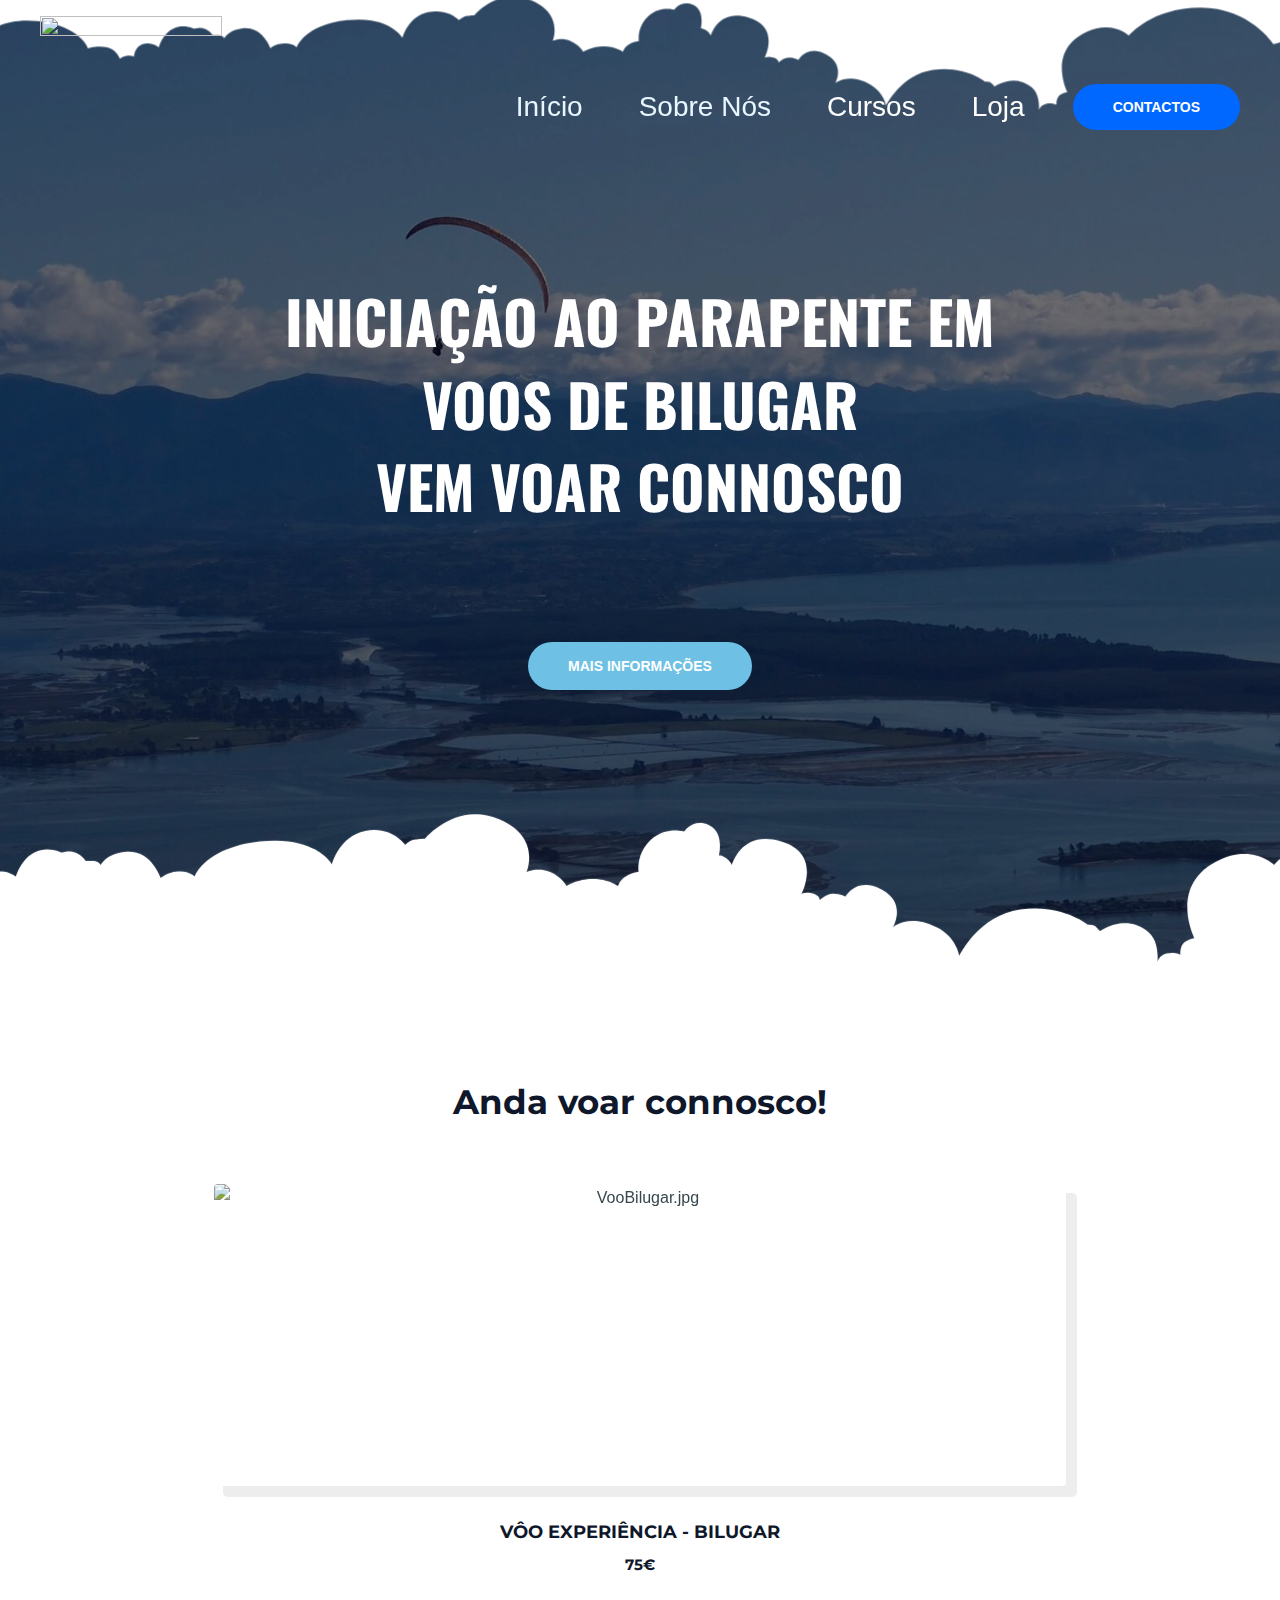
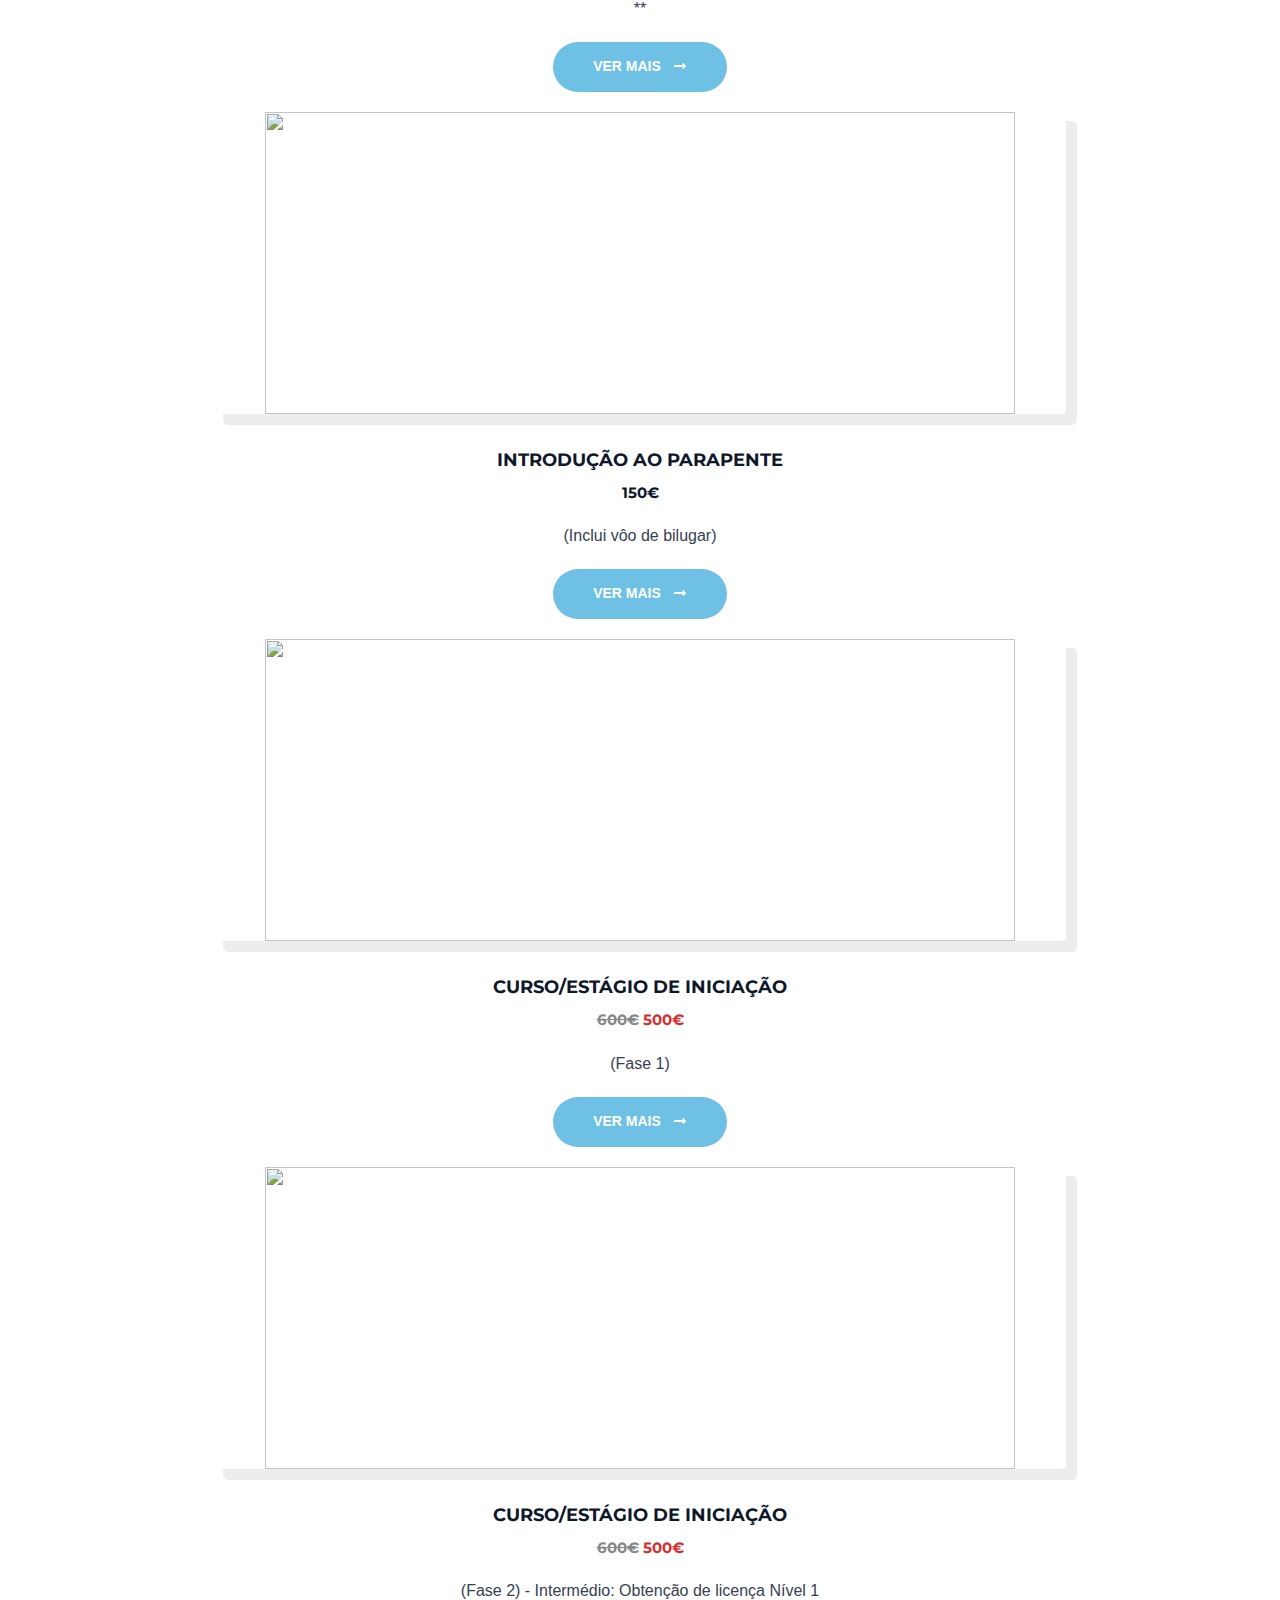
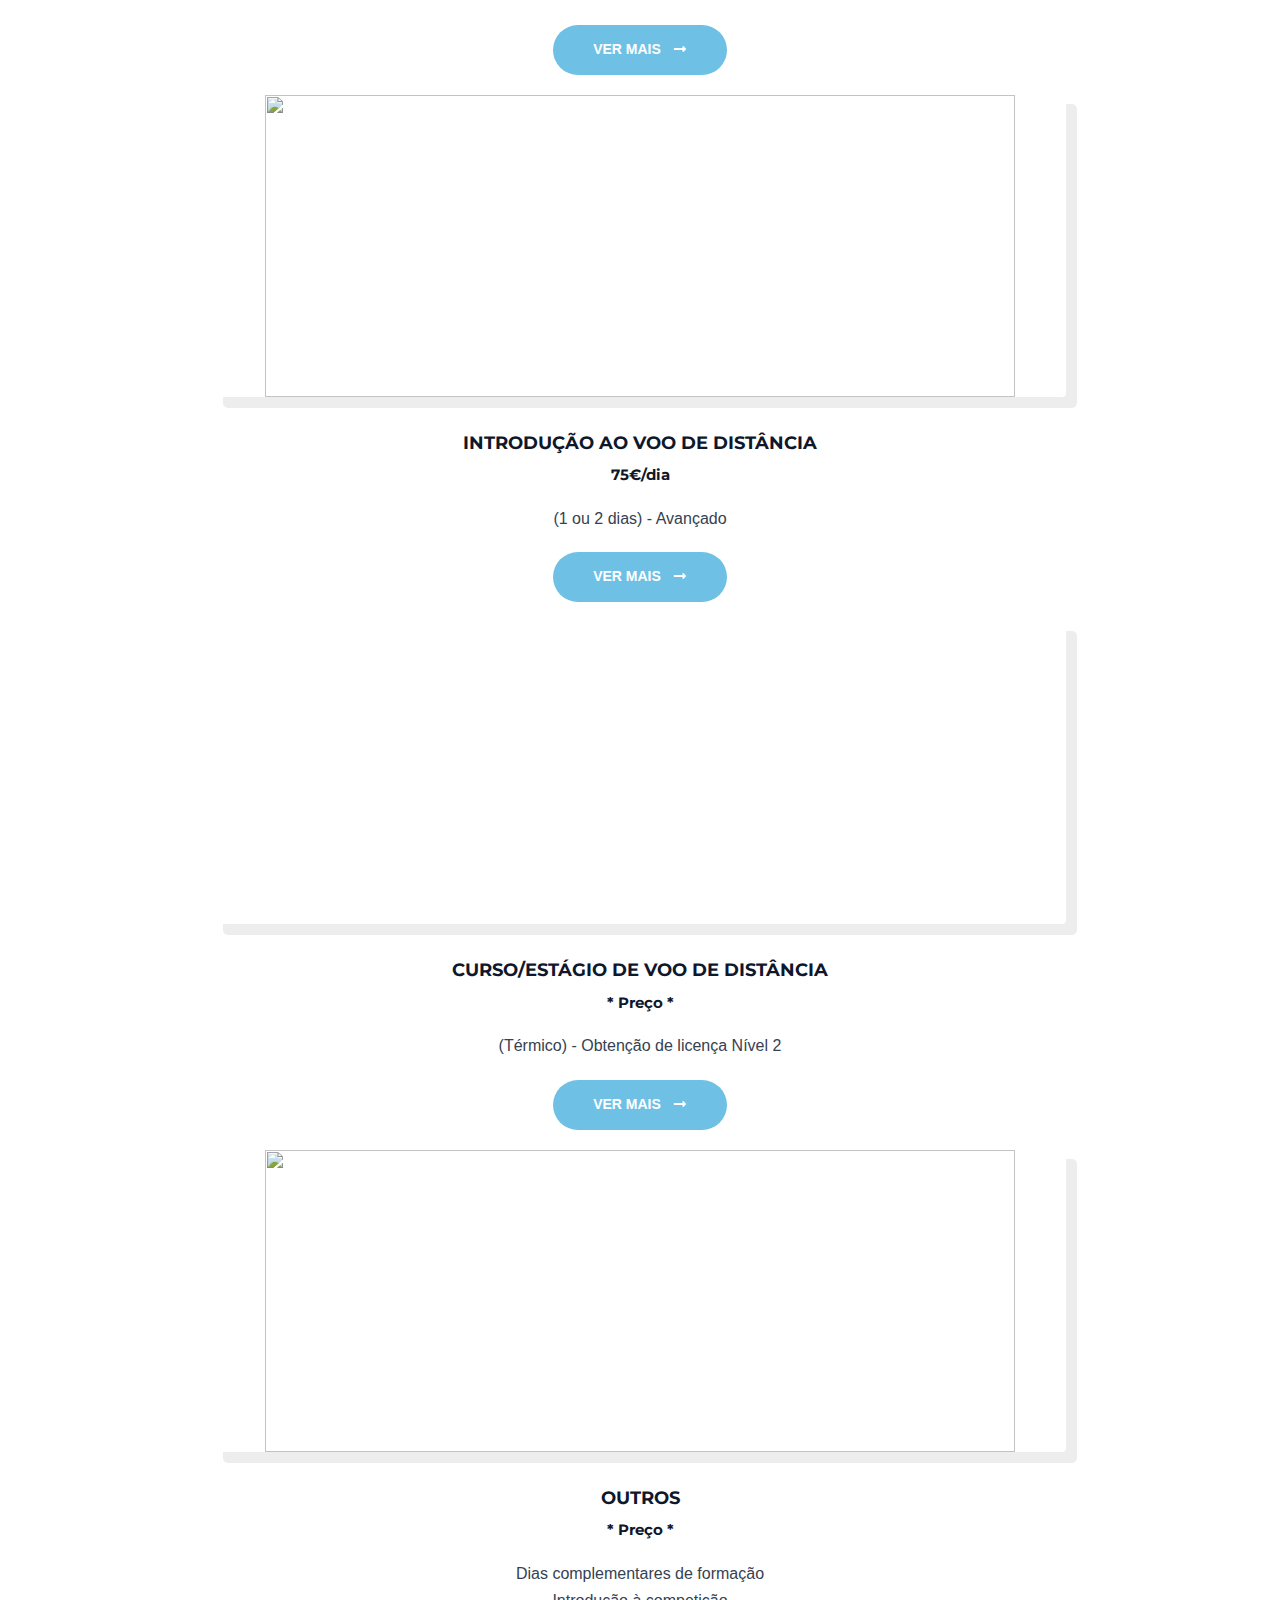
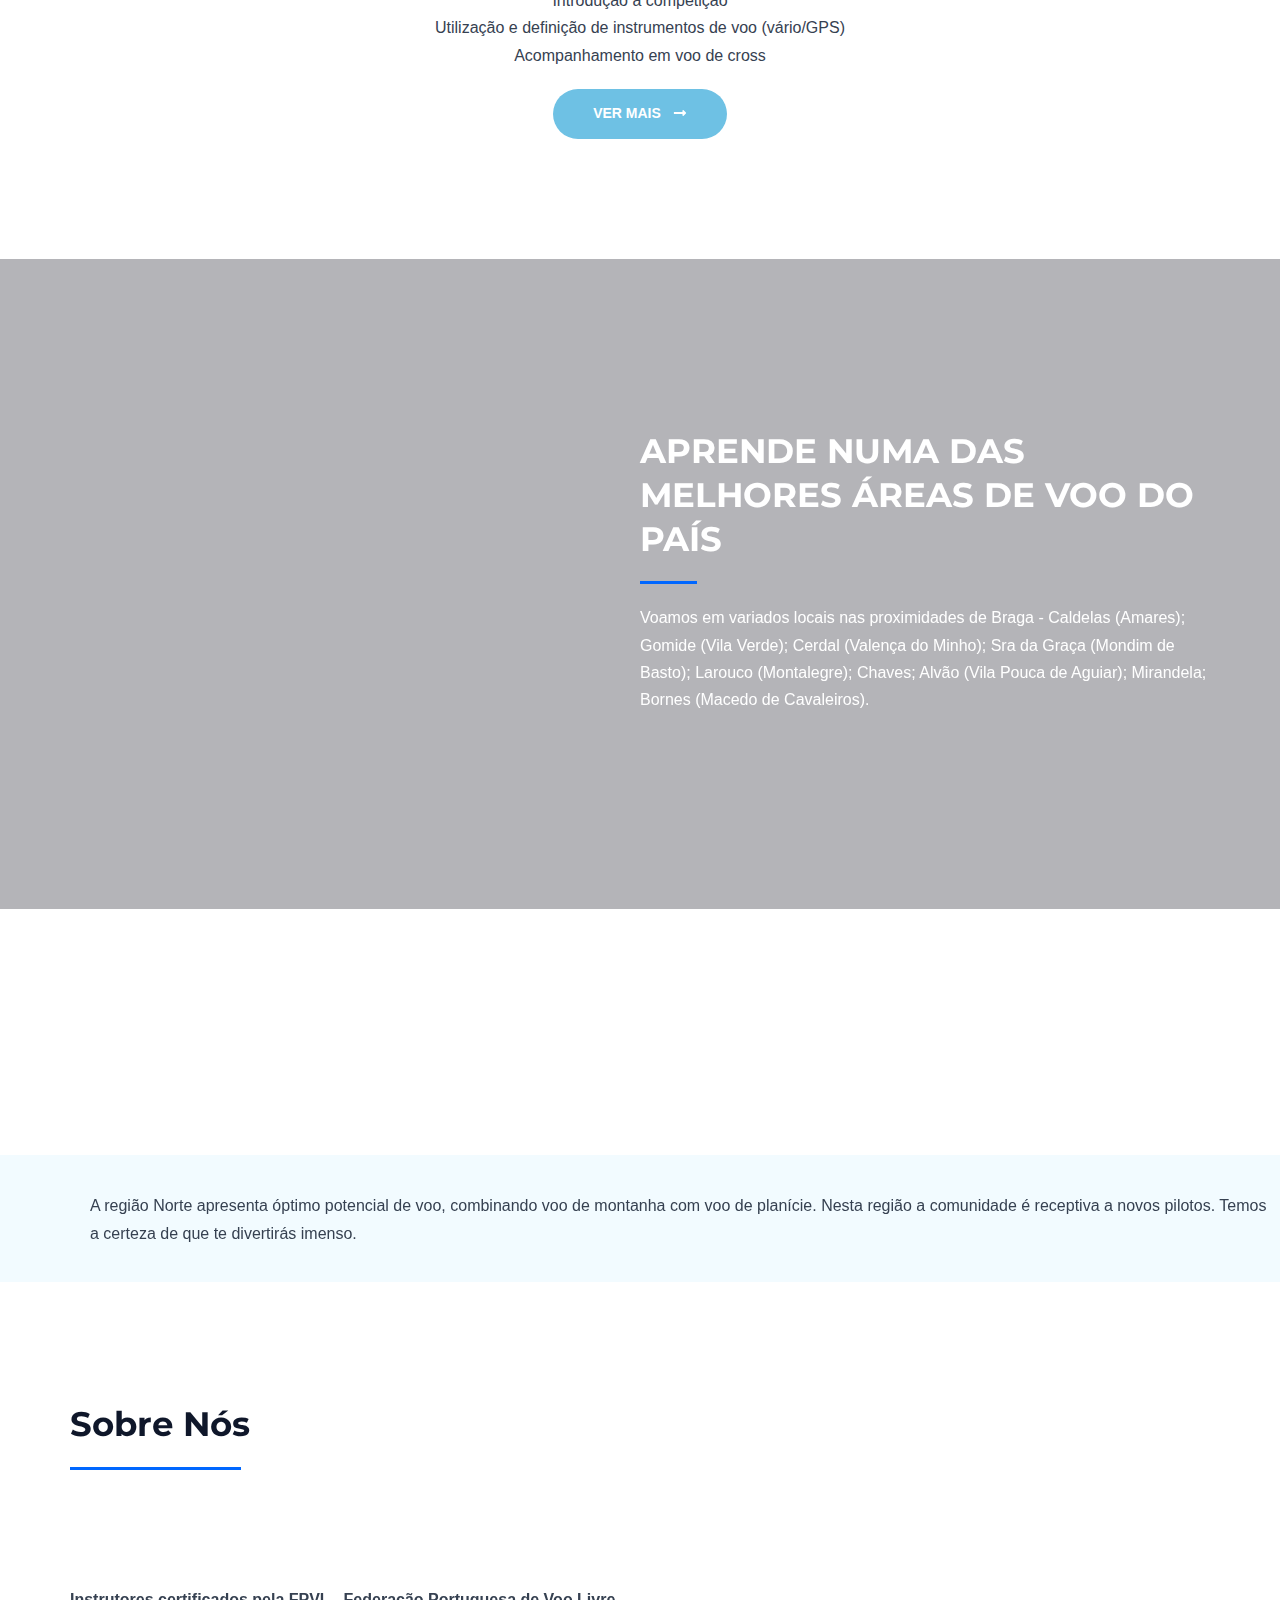
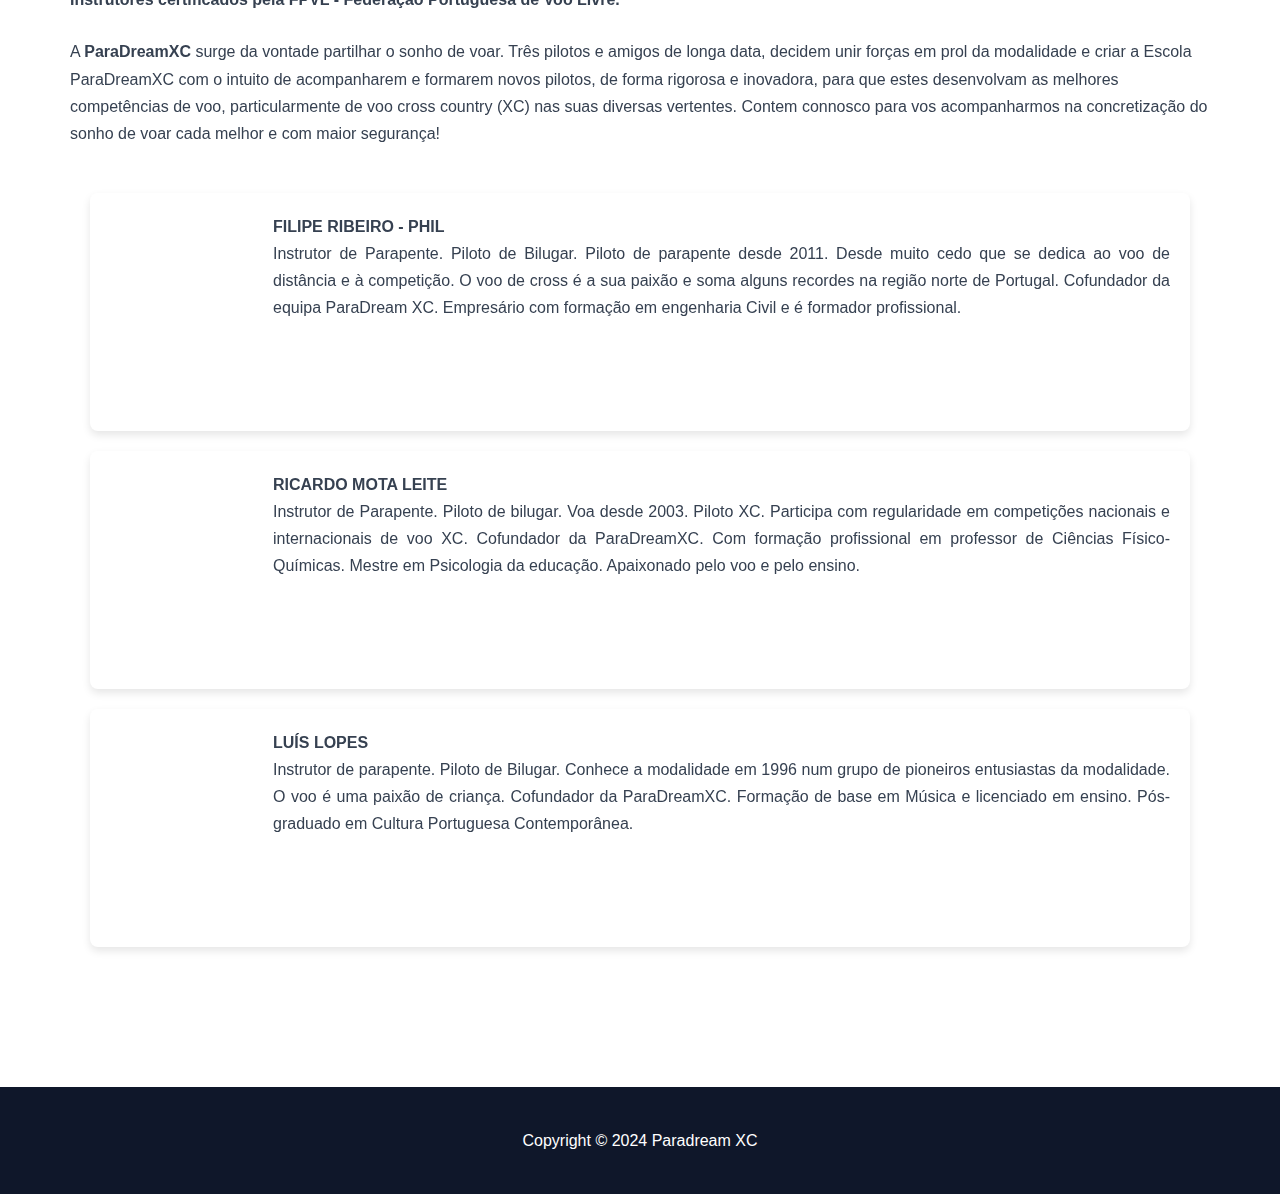
==== index.html @ 242d4515 "Add files via upload" ====
<!DOCTYPE html>
<html lang="en-PT">
<head>
<meta charset="UTF-8">
<meta name="viewport" content="width=device-width, initial-scale=1">
	 <link rel="profile" href="https://gmpg.org/xfn/11"> 
	 <meta name='robots' content='index, follow, max-image-preview:large, max-snippet:-1, max-video-preview:-1' />

	<!-- This site is optimized with the Yoast SEO plugin v22.9 - https://yoast.com/wordpress/plugins/seo/ -->
	<title>Início - PARADREAM XC</title>
	<link rel="canonical" href="index.html" />
	<meta property="og:locale" content="en_US" />
	<meta property="og:type" content="website" />
	<meta property="og:title" content="Início - PARADREAM XC" />
	<meta property="og:description" content="INICIAÇÃO AO PARAPENTE<br>EM VOOS DE BILUGAR - VEM VOAR CONNOSCO" />
	<meta property="og:url" content="https://paradreamxc.pt/" />
	<meta property="og:site_name" content="PARADREAM XC" />
	<meta property="article:publisher" content="https://www.facebook.com/profile.php?id=61556581361348" />
	<meta property="article:modified_time" content="2024-10-13T09:33:03+00:00" />
	<meta property="og:image" content="/wp-content/uploads/2024/12/parapente_ceu.jpg" />
	<meta name="twitter:card" content="summary_large_image" />
	<script type="application/ld+json" class="yoast-schema-graph">{"@context":"https://schema.org","@graph":[{"@type":"WebPage","@id":"https://nbparagliding.nz/","url":"https://nbparagliding.nz/","name":"Início - PARADREAM XC","isPartOf":{"@id":"https://nbparagliding.nz/#website"},"about":{"@id":"https://nbparagliding.nz/#organization"},"primaryImageOfPage":{"@id":"https://nbparagliding.nz/#primaryimage"},"image":{"@id":"https://nbparagliding.nz/#primaryimage"},"thumbnailUrl":"wp-content/uploads/2024/12/parapente_ceu.jpg","datePublished":"2024-06-30T22:02:09+00:00","dateModified":"2024-10-13T09:33:03+00:00","breadcrumb":{"@id":"https://nbparagliding.nz/#breadcrumb"},"inLanguage":"en-NZ","potentialAction":[{"@type":"ReadAction","target":["https://nbparagliding.nz/"]}]},{"@type":"ImageObject","inLanguage":"en-NZ","@id":"https://nbparagliding.nz/#primaryimage","url":"wp-content/uploads/2024/12/parapente_ceu.jpg","contentUrl":"wp-content/uploads/2024/12/parapente_ceu.jpg","width":853,"height":1280,"caption":"parapente_ceu.jpg"},{"@type":"BreadcrumbList","@id":"https://nbparagliding.nz/#breadcrumb","itemListElement":[{"@type":"ListItem","position":1,"name":"INÍCIO"}]},{"@type":"WebSite","@id":"https://nbparagliding.nz/#website","url":"https://nbparagliding.nz/","name":"ParaDream XC","description":"Paragliding Instruction in the Nelson area","publisher":{"@id":"https://nbparagliding.nz/#organization"},"potentialAction":[{"@type":"SearchAction","target":{"@type":"EntryPoint","urlTemplate":"https://nbparagliding.nz/?s={search_term_string}"},"query-input":"required name=search_term_string"}],"inLanguage":"en-NZ"},{"@type":"Organization","@id":"https://nbparagliding.nz/#organization","name":"ParaDream XC","url":"https://nbparagliding.nz/","logo":{"@type":"ImageObject","inLanguage":"en-NZ","@id":"https://nbparagliding.nz/#/schema/logo/image/","url":"https://nbparagliding.nz/wp-content/uploads/2024/12/PARADREAM_full_1024x1024.png","contentUrl":"https://nbparagliding.nz/wp-content/uploads/2024/12/PARADREAM_full_1024x1024.png","width":1024,"height":1024,"caption":"ParaDream XC"},"image":{"@id":"https://nbparagliding.nz/#/schema/logo/image/"},"sameAs":["https://www.facebook.com/profile.php?id=61561655276367"]}]}</script>
	<!-- / Yoast SEO plugin. -->


<link rel='dns-prefetch' href='https://www.googletagmanager.com' />
<link rel='dns-prefetch' href='https://fonts.googleapis.com' />
<link rel="alternate" type="application/rss+xml" title="ParaDream XC &raquo; Feed" href="feed/index.rss" />
<link rel="alternate" type="application/rss+xml" title="ParaDream XC &raquo; Comments Feed" href="comments/feed/index.rss" />
<script>
window._wpemojiSettings = {"baseUrl":"https:\/\/s.w.org\/images\/core\/emoji\/15.0.3\/72x72\/","ext":".png","svgUrl":"https:\/\/s.w.org\/images\/core\/emoji\/15.0.3\/svg\/","svgExt":".svg","source":{"concatemoji":"https:\/\/nbparagliding.nz\/wp-includes\/js\/wp-emoji-release.min.js?ver=6.6.2"}};
/*! This file is auto-generated */
!function(i,n){var o,s,e;function c(e){try{var t={supportTests:e,timestamp:(new Date).valueOf()};sessionStorage.setItem(o,JSON.stringify(t))}catch(e){}}function p(e,t,n){e.clearRect(0,0,e.canvas.width,e.canvas.height),e.fillText(t,0,0);var t=new Uint32Array(e.getImageData(0,0,e.canvas.width,e.canvas.height).data),r=(e.clearRect(0,0,e.canvas.width,e.canvas.height),e.fillText(n,0,0),new Uint32Array(e.getImageData(0,0,e.canvas.width,e.canvas.height).data));return t.every(function(e,t){return e===r[t]})}function u(e,t,n){switch(t){case"flag":return n(e,"\ud83c\udff3\ufe0f\u200d\u26a7\ufe0f","\ud83c\udff3\ufe0f\u200b\u26a7\ufe0f")?!1:!n(e,"\ud83c\uddfa\ud83c\uddf3","\ud83c\uddfa\u200b\ud83c\uddf3")&&!n(e,"\ud83c\udff4\udb40\udc67\udb40\udc62\udb40\udc65\udb40\udc6e\udb40\udc67\udb40\udc7f","\ud83c\udff4\u200b\udb40\udc67\u200b\udb40\udc62\u200b\udb40\udc65\u200b\udb40\udc6e\u200b\udb40\udc67\u200b\udb40\udc7f");case"emoji":return!n(e,"\ud83d\udc26\u200d\u2b1b","\ud83d\udc26\u200b\u2b1b")}return!1}function f(e,t,n){var r="undefined"!=typeof WorkerGlobalScope&&self instanceof WorkerGlobalScope?new OffscreenCanvas(300,150):i.createElement("canvas"),a=r.getContext("2d",{willReadFrequently:!0}),o=(a.textBaseline="top",a.font="600 32px Arial",{});return e.forEach(function(e){o[e]=t(a,e,n)}),o}function t(e){var t=i.createElement("script");t.src=e,t.defer=!0,i.head.appendChild(t)}"undefined"!=typeof Promise&&(o="wpEmojiSettingsSupports",s=["flag","emoji"],n.supports={everything:!0,everythingExceptFlag:!0},e=new Promise(function(e){i.addEventListener("DOMContentLoaded",e,{once:!0})}),new Promise(function(t){var n=function(){try{var e=JSON.parse(sessionStorage.getItem(o));if("object"==typeof e&&"number"==typeof e.timestamp&&(new Date).valueOf()<e.timestamp+604800&&"object"==typeof e.supportTests)return e.supportTests}catch(e){}return null}();if(!n){if("undefined"!=typeof Worker&&"undefined"!=typeof OffscreenCanvas&&"undefined"!=typeof URL&&URL.createObjectURL&&"undefined"!=typeof Blob)try{var e="postMessage("+f.toString()+"("+[JSON.stringify(s),u.toString(),p.toString()].join(",")+"));",r=new Blob([e],{type:"text/javascript"}),a=new Worker(URL.createObjectURL(r),{name:"wpTestEmojiSupports"});return void(a.onmessage=function(e){c(n=e.data),a.terminate(),t(n)})}catch(e){}c(n=f(s,u,p))}t(n)}).then(function(e){for(var t in e)n.supports[t]=e[t],n.supports.everything=n.supports.everything&&n.supports[t],"flag"!==t&&(n.supports.everythingExceptFlag=n.supports.everythingExceptFlag&&n.supports[t]);n.supports.everythingExceptFlag=n.supports.everythingExceptFlag&&!n.supports.flag,n.DOMReady=!1,n.readyCallback=function(){n.DOMReady=!0}}).then(function(){return e}).then(function(){var e;n.supports.everything||(n.readyCallback(),(e=n.source||{}).concatemoji?t(e.concatemoji):e.wpemoji&&e.twemoji&&(t(e.twemoji),t(e.wpemoji)))}))}((window,document),window._wpemojiSettings);
</script>
<link rel='stylesheet' id='astra-theme-css-css' href='wp-content/themes/astra/assets/css/minified/main.min%EF%B9%96ver=4.7.2.css' media='all' />
<style id='astra-theme-css-inline-css'>:root{--ast-post-nav-space:0;--ast-container-default-xlg-padding:6.67em;--ast-container-default-lg-padding:5.67em;--ast-container-default-slg-padding:4.34em;--ast-container-default-md-padding:3.34em;--ast-container-default-sm-padding:6.67em;--ast-container-default-xs-padding:2.4em;--ast-container-default-xxs-padding:1.4em;--ast-code-block-background:#EEEEEE;--ast-comment-inputs-background:#FAFAFA;--ast-normal-container-width:1200px;--ast-narrow-container-width:750px;--ast-blog-title-font-weight:normal;--ast-blog-meta-weight:inherit;}html{font-size:100%;}a,.page-title{color:var(--ast-global-color-0);}a:hover,a:focus{color:var(--ast-global-color-1);}body,button,input,select,textarea,.ast-button,.ast-custom-button{font-family:'Noto Sans',sans-serif;font-weight:400;font-size:16px;font-size:1rem;line-height:var(--ast-body-line-height,1.7em);}blockquote{color:var(--ast-global-color-3);}h1,.entry-content h1,h2,.entry-content h2,h3,.entry-content h3,h4,.entry-content h4,h5,.entry-content h5,h6,.entry-content h6,.site-title,.site-title a{font-family:'Montserrat',sans-serif;font-weight:700;}.site-title{font-size:22px;font-size:1.375rem;display:none;}header .custom-logo-link img{max-width:182px;}.astra-logo-svg{width:182px;}.site-header .site-description{font-size:15px;font-size:0.9375rem;display:none;}.entry-title{font-size:30px;font-size:1.875rem;}.archive .ast-article-post .ast-article-inner,.blog .ast-article-post .ast-article-inner,.archive .ast-article-post .ast-article-inner:hover,.blog .ast-article-post .ast-article-inner:hover{overflow:hidden;}h1,.entry-content h1{font-size:64px;font-size:4rem;font-family:'Montserrat',sans-serif;line-height:1.4em;}h2,.entry-content h2{font-size:34px;font-size:2.125rem;font-family:'Montserrat',sans-serif;line-height:1.3em;}h3,.entry-content h3{font-size:24px;font-size:1.5rem;font-family:'Montserrat',sans-serif;line-height:1.3em;}h4,.entry-content h4{font-size:20px;font-size:1.25rem;line-height:1.2em;font-family:'Montserrat',sans-serif;}h5,.entry-content h5{font-size:18px;font-size:1.125rem;line-height:1.2em;font-family:'Montserrat',sans-serif;}h6,.entry-content h6{font-size:15px;font-size:0.9375rem;line-height:1.25em;font-family:'Montserrat',sans-serif;}::selection{background-color:var(--ast-global-color-0);color:#ffffff;}body,h1,.entry-title a,.entry-content h1,h2,.entry-content h2,h3,.entry-content h3,h4,.entry-content h4,h5,.entry-content h5,h6,.entry-content h6{color:var(--ast-global-color-3);}.tagcloud a:hover,.tagcloud a:focus,.tagcloud a.current-item{color:#ffffff;border-color:var(--ast-global-color-0);background-color:var(--ast-global-color-0);}input:focus,input[type="text"]:focus,input[type="email"]:focus,input[type="url"]:focus,input[type="password"]:focus,input[type="reset"]:focus,input[type="search"]:focus,textarea:focus{border-color:var(--ast-global-color-0);}input[type="radio"]:checked,input[type=reset],input[type="checkbox"]:checked,input[type="checkbox"]:hover:checked,input[type="checkbox"]:focus:checked,input[type=range]::-webkit-slider-thumb{border-color:var(--ast-global-color-0);background-color:var(--ast-global-color-0);box-shadow:none;}.site-footer a:hover + .post-count,.site-footer a:focus + .post-count{background:var(--ast-global-color-0);border-color:var(--ast-global-color-0);}.single .nav-links .nav-previous,.single .nav-links .nav-next{color:var(--ast-global-color-0);}.entry-meta,.entry-meta *{line-height:1.45;color:var(--ast-global-color-0);}.entry-meta a:not(.ast-button):hover,.entry-meta a:not(.ast-button):hover *,.entry-meta a:not(.ast-button):focus,.entry-meta a:not(.ast-button):focus *,.page-links > .page-link,.page-links .page-link:hover,.post-navigation a:hover{color:var(--ast-global-color-1);}#cat option,.secondary .calendar_wrap thead a,.secondary .calendar_wrap thead a:visited{color:var(--ast-global-color-0);}.secondary .calendar_wrap #today,.ast-progress-val span{background:var(--ast-global-color-0);}.secondary a:hover + .post-count,.secondary a:focus + .post-count{background:var(--ast-global-color-0);border-color:var(--ast-global-color-0);}.calendar_wrap #today > a{color:#ffffff;}.page-links .page-link,.single .post-navigation a{color:var(--ast-global-color-0);}.ast-search-menu-icon .search-form button.search-submit{padding:0 4px;}.ast-search-menu-icon form.search-form{padding-right:0;}.ast-search-menu-icon.slide-search input.search-field{width:0;}.ast-header-search .ast-search-menu-icon.ast-dropdown-active .search-form,.ast-header-search .ast-search-menu-icon.ast-dropdown-active .search-field:focus{transition:all 0.2s;}.search-form input.search-field:focus{outline:none;}.wp-block-latest-posts > li > a{color:var(--ast-global-color-2);}.widget-title,.widget .wp-block-heading{font-size:22px;font-size:1.375rem;color:var(--ast-global-color-3);}.ast-search-menu-icon.slide-search a:focus-visible:focus-visible,.astra-search-icon:focus-visible,#close:focus-visible,a:focus-visible,.ast-menu-toggle:focus-visible,.site .skip-link:focus-visible,.wp-block-loginout input:focus-visible,.wp-block-search.wp-block-search__button-inside .wp-block-search__inside-wrapper,.ast-header-navigation-arrow:focus-visible,.woocommerce .wc-proceed-to-checkout > .checkout-button:focus-visible,.woocommerce .woocommerce-MyAccount-navigation ul li a:focus-visible,.ast-orders-table__row .ast-orders-table__cell:focus-visible,.woocommerce .woocommerce-order-details .order-again > .button:focus-visible,.woocommerce .woocommerce-message a.button.wc-forward:focus-visible,.woocommerce #minus_qty:focus-visible,.woocommerce #plus_qty:focus-visible,a#ast-apply-coupon:focus-visible,.woocommerce .woocommerce-info a:focus-visible,.woocommerce .astra-shop-summary-wrap a:focus-visible,.woocommerce a.wc-forward:focus-visible,#ast-apply-coupon:focus-visible,.woocommerce-js .woocommerce-mini-cart-item a.remove:focus-visible,#close:focus-visible,.button.search-submit:focus-visible,#search_submit:focus,.normal-search:focus-visible,.ast-header-account-wrap:focus-visible{outline-style:dotted;outline-color:inherit;outline-width:thin;}input:focus,input[type="text"]:focus,input[type="email"]:focus,input[type="url"]:focus,input[type="password"]:focus,input[type="reset"]:focus,input[type="search"]:focus,input[type="number"]:focus,textarea:focus,.wp-block-search__input:focus,[data-section="section-header-mobile-trigger"] .ast-button-wrap .ast-mobile-menu-trigger-minimal:focus,.ast-mobile-popup-drawer.active .menu-toggle-close:focus,.woocommerce-ordering select.orderby:focus,#ast-scroll-top:focus,#coupon_code:focus,.woocommerce-page #comment:focus,.woocommerce #reviews #respond input#submit:focus,.woocommerce a.add_to_cart_button:focus,.woocommerce .button.single_add_to_cart_button:focus,.woocommerce .woocommerce-cart-form button:focus,.woocommerce .woocommerce-cart-form__cart-item .quantity .qty:focus,.woocommerce .woocommerce-billing-fields .woocommerce-billing-fields__field-wrapper .woocommerce-input-wrapper > .input-text:focus,.woocommerce #order_comments:focus,.woocommerce #place_order:focus,.woocommerce .woocommerce-address-fields .woocommerce-address-fields__field-wrapper .woocommerce-input-wrapper > .input-text:focus,.woocommerce .woocommerce-MyAccount-content form button:focus,.woocommerce .woocommerce-MyAccount-content .woocommerce-EditAccountForm .woocommerce-form-row .woocommerce-Input.input-text:focus,.woocommerce .ast-woocommerce-container .woocommerce-pagination ul.page-numbers li a:focus,body #content .woocommerce form .form-row .select2-container--default .select2-selection--single:focus,#ast-coupon-code:focus,.woocommerce.woocommerce-js .quantity input[type=number]:focus,.woocommerce-js .woocommerce-mini-cart-item .quantity input[type=number]:focus,.woocommerce p#ast-coupon-trigger:focus{border-style:dotted;border-color:inherit;border-width:thin;}input{outline:none;}.site-logo-img img{ transition:all 0.2s linear;}body .ast-oembed-container *{position:absolute;top:0;width:100%;height:100%;left:0;}body .wp-block-embed-pocket-casts .ast-oembed-container *{position:unset;}.ast-single-post-featured-section + article {margin-top: 2em;}.site-content .ast-single-post-featured-section img {width: 100%;overflow: hidden;object-fit: cover;}.site > .ast-single-related-posts-container {margin-top: 0;}@media (min-width: 922px) {.ast-desktop .ast-container--narrow {max-width: var(--ast-narrow-container-width);margin: 0 auto;}}.ast-page-builder-template .hentry {margin: 0;}.ast-page-builder-template .site-content > .ast-container {max-width: 100%;padding: 0;}.ast-page-builder-template .site .site-content #primary {padding: 0;margin: 0;}.ast-page-builder-template .no-results {text-align: center;margin: 4em auto;}.ast-page-builder-template .ast-pagination {padding: 2em;}.ast-page-builder-template .entry-header.ast-no-title.ast-no-thumbnail {margin-top: 0;}.ast-page-builder-template .entry-header.ast-header-without-markup {margin-top: 0;margin-bottom: 0;}.ast-page-builder-template .entry-header.ast-no-title.ast-no-meta {margin-bottom: 0;}.ast-page-builder-template.single .post-navigation {padding-bottom: 2em;}.ast-page-builder-template.single-post .site-content > .ast-container {max-width: 100%;}.ast-page-builder-template .entry-header {margin-top: 4em;margin-left: auto;margin-right: auto;padding-left: 20px;padding-right: 20px;}.single.ast-page-builder-template .entry-header {padding-left: 20px;padding-right: 20px;}.ast-page-builder-template .ast-archive-description {margin: 4em auto 0;padding-left: 20px;padding-right: 20px;}.ast-page-builder-template.ast-no-sidebar .entry-content .alignwide {margin-left: 0;margin-right: 0;}@media (max-width:921.9px){#ast-desktop-header{display:none;}}@media (min-width:922px){#ast-mobile-header{display:none;}}.wp-block-buttons.aligncenter{justify-content:center;}.wp-block-buttons .wp-block-button.is-style-outline .wp-block-button__link.wp-element-button,.ast-outline-button,.wp-block-uagb-buttons-child .uagb-buttons-repeater.ast-outline-button{border-top-width:2px;border-right-width:2px;border-bottom-width:2px;border-left-width:2px;font-family:inherit;font-weight:700;font-size:14px;font-size:0.875rem;line-height:1em;border-top-left-radius:30px;border-top-right-radius:30px;border-bottom-right-radius:30px;border-bottom-left-radius:30px;}.entry-content[ast-blocks-layout] > figure{margin-bottom:1em;}@media (max-width:921px){.ast-separate-container #primary,.ast-separate-container #secondary{padding:1.5em 0;}#primary,#secondary{padding:1.5em 0;margin:0;}.ast-left-sidebar #content > .ast-container{display:flex;flex-direction:column-reverse;width:100%;}.ast-separate-container .ast-article-post,.ast-separate-container .ast-article-single{padding:1.5em 2.14em;}.ast-author-box img.avatar{margin:20px 0 0 0;}}@media (min-width:922px){.ast-separate-container.ast-right-sidebar #primary,.ast-separate-container.ast-left-sidebar #primary{border:0;}.search-no-results.ast-separate-container #primary{margin-bottom:4em;}}.elementor-button-wrapper .elementor-button{border-style:solid;text-decoration:none;border-top-width:0;border-right-width:0;border-left-width:0;border-bottom-width:0;}body .elementor-button.elementor-size-sm,body .elementor-button.elementor-size-xs,body .elementor-button.elementor-size-md,body .elementor-button.elementor-size-lg,body .elementor-button.elementor-size-xl,body .elementor-button{border-top-left-radius:30px;border-top-right-radius:30px;border-bottom-right-radius:30px;border-bottom-left-radius:30px;padding-top:17px;padding-right:40px;padding-bottom:17px;padding-left:40px;}.elementor-button-wrapper .elementor-button{border-color:var(--ast-global-color-0);background-color:var(--ast-global-color-0);}.elementor-button-wrapper .elementor-button:hover,.elementor-button-wrapper .elementor-button:focus{color:#ffffff;background-color:var(--ast-global-color-1);border-color:var(--ast-global-color-1);}.wp-block-button .wp-block-button__link ,.elementor-button-wrapper .elementor-button,.elementor-button-wrapper .elementor-button:visited{color:#ffffff;}.elementor-button-wrapper .elementor-button{font-weight:700;font-size:14px;font-size:0.875rem;line-height:1em;text-transform:uppercase;}body .elementor-button.elementor-size-sm,body .elementor-button.elementor-size-xs,body .elementor-button.elementor-size-md,body .elementor-button.elementor-size-lg,body .elementor-button.elementor-size-xl,body .elementor-button{font-size:14px;font-size:0.875rem;}.wp-block-button .wp-block-button__link:hover,.wp-block-button .wp-block-button__link:focus{color:#ffffff;background-color:var(--ast-global-color-1);border-color:var(--ast-global-color-1);}.elementor-widget-heading h1.elementor-heading-title{line-height:1.4em;}.elementor-widget-heading h2.elementor-heading-title{line-height:1.3em;}.elementor-widget-heading h3.elementor-heading-title{line-height:1.3em;}.elementor-widget-heading h4.elementor-heading-title{line-height:1.2em;}.elementor-widget-heading h5.elementor-heading-title{line-height:1.2em;}.elementor-widget-heading h6.elementor-heading-title{line-height:1.25em;}.wp-block-button .wp-block-button__link,.wp-block-search .wp-block-search__button,body .wp-block-file .wp-block-file__button{border-color:var(--ast-global-color-0);background-color:var(--ast-global-color-0);color:#ffffff;font-family:inherit;font-weight:700;line-height:1em;text-transform:uppercase;font-size:14px;font-size:0.875rem;border-top-left-radius:30px;border-top-right-radius:30px;border-bottom-right-radius:30px;border-bottom-left-radius:30px;padding-top:17px;padding-right:40px;padding-bottom:17px;padding-left:40px;}.menu-toggle,button,.ast-button,.ast-custom-button,.button,input#submit,input[type="button"],input[type="submit"],input[type="reset"],form[CLASS*="wp-block-search__"].wp-block-search .wp-block-search__inside-wrapper .wp-block-search__button,body .wp-block-file .wp-block-file__button,.woocommerce-js a.button,.woocommerce button.button,.woocommerce .woocommerce-message a.button,.woocommerce #respond input#submit.alt,.woocommerce input.button.alt,.woocommerce input.button,.woocommerce input.button:disabled,.woocommerce input.button:disabled[disabled],.woocommerce input.button:disabled:hover,.woocommerce input.button:disabled[disabled]:hover,.woocommerce #respond input#submit,.woocommerce button.button.alt.disabled,.wc-block-grid__products .wc-block-grid__product .wp-block-button__link,.wc-block-grid__product-onsale,[CLASS*="wc-block"] button,.woocommerce-js .astra-cart-drawer .astra-cart-drawer-content .woocommerce-mini-cart__buttons .button:not(.checkout):not(.ast-continue-shopping),.woocommerce-js .astra-cart-drawer .astra-cart-drawer-content .woocommerce-mini-cart__buttons a.checkout,.woocommerce button.button.alt.disabled.wc-variation-selection-needed,[CLASS*="wc-block"] .wc-block-components-button{border-style:solid;border-top-width:0;border-right-width:0;border-left-width:0;border-bottom-width:0;color:#ffffff;border-color:var(--ast-global-color-0);background-color:var(--ast-global-color-0);padding-top:17px;padding-right:40px;padding-bottom:17px;padding-left:40px;font-family:inherit;font-weight:700;font-size:14px;font-size:0.875rem;line-height:1em;text-transform:uppercase;border-top-left-radius:30px;border-top-right-radius:30px;border-bottom-right-radius:30px;border-bottom-left-radius:30px;}button:focus,.menu-toggle:hover,button:hover,.ast-button:hover,.ast-custom-button:hover .button:hover,.ast-custom-button:hover ,input[type=reset]:hover,input[type=reset]:focus,input#submit:hover,input#submit:focus,input[type="button"]:hover,input[type="button"]:focus,input[type="submit"]:hover,input[type="submit"]:focus,form[CLASS*="wp-block-search__"].wp-block-search .wp-block-search__inside-wrapper .wp-block-search__button:hover,form[CLASS*="wp-block-search__"].wp-block-search .wp-block-search__inside-wrapper .wp-block-search__button:focus,body .wp-block-file .wp-block-file__button:hover,body .wp-block-file .wp-block-file__button:focus,.woocommerce-js a.button:hover,.woocommerce button.button:hover,.woocommerce .woocommerce-message a.button:hover,.woocommerce #respond input#submit:hover,.woocommerce #respond input#submit.alt:hover,.woocommerce input.button.alt:hover,.woocommerce input.button:hover,.woocommerce button.button.alt.disabled:hover,.wc-block-grid__products .wc-block-grid__product .wp-block-button__link:hover,[CLASS*="wc-block"] button:hover,.woocommerce-js .astra-cart-drawer .astra-cart-drawer-content .woocommerce-mini-cart__buttons .button:not(.checkout):not(.ast-continue-shopping):hover,.woocommerce-js .astra-cart-drawer .astra-cart-drawer-content .woocommerce-mini-cart__buttons a.checkout:hover,.woocommerce button.button.alt.disabled.wc-variation-selection-needed:hover,[CLASS*="wc-block"] .wc-block-components-button:hover,[CLASS*="wc-block"] .wc-block-components-button:focus{color:#ffffff;background-color:var(--ast-global-color-1);border-color:var(--ast-global-color-1);}@media (max-width:921px){.ast-mobile-header-stack .main-header-bar .ast-search-menu-icon{display:inline-block;}.ast-header-break-point.ast-header-custom-item-outside .ast-mobile-header-stack .main-header-bar .ast-search-icon{margin:0;}.ast-comment-avatar-wrap img{max-width:2.5em;}.ast-comment-meta{padding:0 1.8888em 1.3333em;}.ast-separate-container .ast-comment-list li.depth-1{padding:1.5em 2.14em;}.ast-separate-container .comment-respond{padding:2em 2.14em;}}@media (min-width:544px){.ast-container{max-width:100%;}}@media (max-width:544px){.ast-separate-container .ast-article-post,.ast-separate-container .ast-article-single,.ast-separate-container .comments-title,.ast-separate-container .ast-archive-description{padding:1.5em 1em;}.ast-separate-container #content .ast-container{padding-left:0.54em;padding-right:0.54em;}.ast-separate-container .ast-comment-list .bypostauthor{padding:.5em;}.ast-search-menu-icon.ast-dropdown-active .search-field{width:170px;}} #ast-mobile-header .ast-site-header-cart-li a{pointer-events:none;} #ast-desktop-header .ast-site-header-cart-li a{pointer-events:none;}body,.ast-separate-container{background-color:var(--ast-global-color-4);;background-image:none;;}@media (max-width:921px){.site-title{display:none;}.site-header .site-description{display:none;}h1,.entry-content h1{font-size:44px;}h2,.entry-content h2{font-size:32px;}h3,.entry-content h3{font-size:20px;}}@media (max-width:544px){.widget-title{font-size:21px;font-size:1.4rem;}body,button,input,select,textarea,.ast-button,.ast-custom-button{font-size:15px;font-size:0.9375rem;}#secondary,#secondary button,#secondary input,#secondary select,#secondary textarea{font-size:15px;font-size:0.9375rem;}.site-title{font-size:20px;font-size:1.25rem;display:none;}.site-header .site-description{font-size:14px;font-size:0.875rem;display:none;}h1,.entry-content h1{font-size:30px;}h2,.entry-content h2{font-size:24px;}h3,.entry-content h3{font-size:20px;}h4,.entry-content h4{font-size:19px;font-size:1.1875rem;}h5,.entry-content h5{font-size:16px;font-size:1rem;}h6,.entry-content h6{font-size:15px;font-size:0.9375rem;}header .custom-logo-link img,.ast-header-break-point .site-branding img,.ast-header-break-point .custom-logo-link img{max-width:100px;}.astra-logo-svg{width:100px;}.ast-header-break-point .site-logo-img .custom-mobile-logo-link img{max-width:100px;}}@media (max-width:921px){html{font-size:91.2%;}}@media (max-width:544px){html{font-size:100%;}}@media (min-width:922px){.ast-container{max-width:1240px;}}@media (min-width:922px){.site-content .ast-container{display:flex;}}@media (max-width:921px){.site-content .ast-container{flex-direction:column;}}@media (min-width:922px){.main-header-menu .sub-menu .menu-item.ast-left-align-sub-menu:hover > .sub-menu,.main-header-menu .sub-menu .menu-item.ast-left-align-sub-menu.focus > .sub-menu{margin-left:-0px;}}.ast-theme-transparent-header [data-section="section-header-mobile-trigger"] .ast-button-wrap .ast-mobile-menu-trigger-fill,.ast-theme-transparent-header [data-section="section-header-mobile-trigger"] .ast-button-wrap .ast-mobile-menu-trigger-minimal{border:none;}.site .comments-area{padding-bottom:3em;}.wp-block-file {display: flex;align-items: center;flex-wrap: wrap;justify-content: space-between;}.wp-block-pullquote {border: none;}.wp-block-pullquote blockquote::before {content: "\201D";font-family: "Helvetica",sans-serif;display: flex;transform: rotate( 180deg );font-size: 6rem;font-style: normal;line-height: 1;font-weight: bold;align-items: center;justify-content: center;}.has-text-align-right > blockquote::before {justify-content: flex-start;}.has-text-align-left > blockquote::before {justify-content: flex-end;}figure.wp-block-pullquote.is-style-solid-color blockquote {max-width: 100%;text-align: inherit;}html body {--wp--custom--ast-default-block-top-padding: 3em;--wp--custom--ast-default-block-right-padding: 3em;--wp--custom--ast-default-block-bottom-padding: 3em;--wp--custom--ast-default-block-left-padding: 3em;--wp--custom--ast-container-width: 1200px;--wp--custom--ast-content-width-size: 1200px;--wp--custom--ast-wide-width-size: calc(1200px + var(--wp--custom--ast-default-block-left-padding) + var(--wp--custom--ast-default-block-right-padding));}.ast-narrow-container {--wp--custom--ast-content-width-size: 750px;--wp--custom--ast-wide-width-size: 750px;}@media(max-width: 921px) {html body {--wp--custom--ast-default-block-top-padding: 3em;--wp--custom--ast-default-block-right-padding: 2em;--wp--custom--ast-default-block-bottom-padding: 3em;--wp--custom--ast-default-block-left-padding: 2em;}}@media(max-width: 544px) {html body {--wp--custom--ast-default-block-top-padding: 3em;--wp--custom--ast-default-block-right-padding: 1.5em;--wp--custom--ast-default-block-bottom-padding: 3em;--wp--custom--ast-default-block-left-padding: 1.5em;}}.entry-content > .wp-block-group,.entry-content > .wp-block-cover,.entry-content > .wp-block-columns {padding-top: var(--wp--custom--ast-default-block-top-padding);padding-right: var(--wp--custom--ast-default-block-right-padding);padding-bottom: var(--wp--custom--ast-default-block-bottom-padding);padding-left: var(--wp--custom--ast-default-block-left-padding);}.ast-plain-container.ast-no-sidebar .entry-content > .alignfull,.ast-page-builder-template .ast-no-sidebar .entry-content > .alignfull {margin-left: calc( -50vw + 50%);margin-right: calc( -50vw + 50%);max-width: 100vw;width: 100vw;}.ast-plain-container.ast-no-sidebar .entry-content .alignfull .alignfull,.ast-page-builder-template.ast-no-sidebar .entry-content .alignfull .alignfull,.ast-plain-container.ast-no-sidebar .entry-content .alignfull .alignwide,.ast-page-builder-template.ast-no-sidebar .entry-content .alignfull .alignwide,.ast-plain-container.ast-no-sidebar .entry-content .alignwide .alignfull,.ast-page-builder-template.ast-no-sidebar .entry-content .alignwide .alignfull,.ast-plain-container.ast-no-sidebar .entry-content .alignwide .alignwide,.ast-page-builder-template.ast-no-sidebar .entry-content .alignwide .alignwide,.ast-plain-container.ast-no-sidebar .entry-content .wp-block-column .alignfull,.ast-page-builder-template.ast-no-sidebar .entry-content .wp-block-column .alignfull,.ast-plain-container.ast-no-sidebar .entry-content .wp-block-column .alignwide,.ast-page-builder-template.ast-no-sidebar .entry-content .wp-block-column .alignwide {margin-left: auto;margin-right: auto;width: 100%;}[ast-blocks-layout] .wp-block-separator:not(.is-style-dots) {height: 0;}[ast-blocks-layout] .wp-block-separator {margin: 20px auto;}[ast-blocks-layout] .wp-block-separator:not(.is-style-wide):not(.is-style-dots) {max-width: 100px;}[ast-blocks-layout] .wp-block-separator.has-background {padding: 0;}.entry-content[ast-blocks-layout] > * {max-width: var(--wp--custom--ast-content-width-size);margin-left: auto;margin-right: auto;}.entry-content[ast-blocks-layout] > .alignwide {max-width: var(--wp--custom--ast-wide-width-size);}.entry-content[ast-blocks-layout] .alignfull {max-width: none;}.entry-content .wp-block-columns {margin-bottom: 0;}blockquote {margin: 1.5em;border-color: rgba(0,0,0,0.05);}.wp-block-quote:not(.has-text-align-right):not(.has-text-align-center) {border-left: 5px solid rgba(0,0,0,0.05);}.has-text-align-right > blockquote,blockquote.has-text-align-right {border-right: 5px solid rgba(0,0,0,0.05);}.has-text-align-left > blockquote,blockquote.has-text-align-left {border-left: 5px solid rgba(0,0,0,0.05);}.wp-block-site-tagline,.wp-block-latest-posts .read-more {margin-top: 15px;}.wp-block-loginout p label {display: block;}.wp-block-loginout p:not(.login-remember):not(.login-submit) input {width: 100%;}.wp-block-loginout input:focus {border-color: transparent;}.wp-block-loginout input:focus {outline: thin dotted;}.entry-content .wp-block-media-text .wp-block-media-text__content {padding: 0 0 0 8%;}.entry-content .wp-block-media-text.has-media-on-the-right .wp-block-media-text__content {padding: 0 8% 0 0;}.entry-content .wp-block-media-text.has-background .wp-block-media-text__content {padding: 8%;}.entry-content .wp-block-cover:not([class*="background-color"]) .wp-block-cover__inner-container,.entry-content .wp-block-cover:not([class*="background-color"]) .wp-block-cover-image-text,.entry-content .wp-block-cover:not([class*="background-color"]) .wp-block-cover-text,.entry-content .wp-block-cover-image:not([class*="background-color"]) .wp-block-cover__inner-container,.entry-content .wp-block-cover-image:not([class*="background-color"]) .wp-block-cover-image-text,.entry-content .wp-block-cover-image:not([class*="background-color"]) .wp-block-cover-text {color: var(--ast-global-color-5);}.wp-block-loginout .login-remember input {width: 1.1rem;height: 1.1rem;margin: 0 5px 4px 0;vertical-align: middle;}.wp-block-latest-posts > li > *:first-child,.wp-block-latest-posts:not(.is-grid) > li:first-child {margin-top: 0;}.wp-block-search__inside-wrapper .wp-block-search__input {padding: 0 10px;color: var(--ast-global-color-3);background: var(--ast-global-color-5);border-color: var(--ast-border-color);}.wp-block-latest-posts .read-more {margin-bottom: 1.5em;}.wp-block-search__no-button .wp-block-search__inside-wrapper .wp-block-search__input {padding-top: 5px;padding-bottom: 5px;}.wp-block-latest-posts .wp-block-latest-posts__post-date,.wp-block-latest-posts .wp-block-latest-posts__post-author {font-size: 1rem;}.wp-block-latest-posts > li > *,.wp-block-latest-posts:not(.is-grid) > li {margin-top: 12px;margin-bottom: 12px;}.ast-page-builder-template .entry-content[ast-blocks-layout] > *,.ast-page-builder-template .entry-content[ast-blocks-layout] > .alignfull > * {max-width: none;}.ast-page-builder-template .entry-content[ast-blocks-layout] > .alignwide > * {max-width: var(--wp--custom--ast-wide-width-size);}.ast-page-builder-template .entry-content[ast-blocks-layout] > .inherit-container-width > *,.ast-page-builder-template .entry-content[ast-blocks-layout] > * > *,.entry-content[ast-blocks-layout] > .wp-block-cover .wp-block-cover__inner-container {max-width: var(--wp--custom--ast-content-width-size);margin-left: auto;margin-right: auto;}.entry-content[ast-blocks-layout] .wp-block-cover:not(.alignleft):not(.alignright) {width: auto;}@media(max-width: 1200px) {.ast-separate-container .entry-content > .alignfull,.ast-separate-container .entry-content[ast-blocks-layout] > .alignwide,.ast-plain-container .entry-content[ast-blocks-layout] > .alignwide,.ast-plain-container .entry-content .alignfull {margin-left: calc(-1 * min(var(--ast-container-default-xlg-padding),20px)) ;margin-right: calc(-1 * min(var(--ast-container-default-xlg-padding),20px));}}@media(min-width: 1201px) {.ast-separate-container .entry-content > .alignfull {margin-left: calc(-1 * var(--ast-container-default-xlg-padding) );margin-right: calc(-1 * var(--ast-container-default-xlg-padding) );}.ast-separate-container .entry-content[ast-blocks-layout] > .alignwide,.ast-plain-container .entry-content[ast-blocks-layout] > .alignwide {margin-left: calc(-1 * var(--wp--custom--ast-default-block-left-padding) );margin-right: calc(-1 * var(--wp--custom--ast-default-block-right-padding) );}}@media(min-width: 921px) {.ast-separate-container .entry-content .wp-block-group.alignwide:not(.inherit-container-width) > :where(:not(.alignleft):not(.alignright)),.ast-plain-container .entry-content .wp-block-group.alignwide:not(.inherit-container-width) > :where(:not(.alignleft):not(.alignright)) {max-width: calc( var(--wp--custom--ast-content-width-size) + 80px );}.ast-plain-container.ast-right-sidebar .entry-content[ast-blocks-layout] .alignfull,.ast-plain-container.ast-left-sidebar .entry-content[ast-blocks-layout] .alignfull {margin-left: -60px;margin-right: -60px;}}@media(min-width: 544px) {.entry-content > .alignleft {margin-right: 20px;}.entry-content > .alignright {margin-left: 20px;}}@media (max-width:544px){.wp-block-columns .wp-block-column:not(:last-child){margin-bottom:20px;}.wp-block-latest-posts{margin:0;}}@media( max-width: 600px ) {.entry-content .wp-block-media-text .wp-block-media-text__content,.entry-content .wp-block-media-text.has-media-on-the-right .wp-block-media-text__content {padding: 8% 0 0;}.entry-content .wp-block-media-text.has-background .wp-block-media-text__content {padding: 8%;}}.ast-page-builder-template .entry-header {padding-left: 0;}.ast-narrow-container .site-content .wp-block-uagb-image--align-full .wp-block-uagb-image__figure {max-width: 100%;margin-left: auto;margin-right: auto;}:root .has-ast-global-color-0-color{color:var(--ast-global-color-0);}:root .has-ast-global-color-0-background-color{background-color:var(--ast-global-color-0);}:root .wp-block-button .has-ast-global-color-0-color{color:var(--ast-global-color-0);}:root .wp-block-button .has-ast-global-color-0-background-color{background-color:var(--ast-global-color-0);}:root .has-ast-global-color-1-color{color:var(--ast-global-color-1);}:root .has-ast-global-color-1-background-color{background-color:var(--ast-global-color-1);}:root .wp-block-button .has-ast-global-color-1-color{color:var(--ast-global-color-1);}:root .wp-block-button .has-ast-global-color-1-background-color{background-color:var(--ast-global-color-1);}:root .has-ast-global-color-2-color{color:var(--ast-global-color-2);}:root .has-ast-global-color-2-background-color{background-color:var(--ast-global-color-2);}:root .wp-block-button .has-ast-global-color-2-color{color:var(--ast-global-color-2);}:root .wp-block-button .has-ast-global-color-2-background-color{background-color:var(--ast-global-color-2);}:root .has-ast-global-color-3-color{color:var(--ast-global-color-3);}:root .has-ast-global-color-3-background-color{background-color:var(--ast-global-color-3);}:root .wp-block-button .has-ast-global-color-3-color{color:var(--ast-global-color-3);}:root .wp-block-button .has-ast-global-color-3-background-color{background-color:var(--ast-global-color-3);}:root .has-ast-global-color-4-color{color:var(--ast-global-color-4);}:root .has-ast-global-color-4-background-color{background-color:var(--ast-global-color-4);}:root .wp-block-button .has-ast-global-color-4-color{color:var(--ast-global-color-4);}:root .wp-block-button .has-ast-global-color-4-background-color{background-color:var(--ast-global-color-4);}:root .has-ast-global-color-5-color{color:var(--ast-global-color-5);}:root .has-ast-global-color-5-background-color{background-color:var(--ast-global-color-5);}:root .wp-block-button .has-ast-global-color-5-color{color:var(--ast-global-color-5);}:root .wp-block-button .has-ast-global-color-5-background-color{background-color:var(--ast-global-color-5);}:root .has-ast-global-color-6-color{color:var(--ast-global-color-6);}:root .has-ast-global-color-6-background-color{background-color:var(--ast-global-color-6);}:root .wp-block-button .has-ast-global-color-6-color{color:var(--ast-global-color-6);}:root .wp-block-button .has-ast-global-color-6-background-color{background-color:var(--ast-global-color-6);}:root .has-ast-global-color-7-color{color:var(--ast-global-color-7);}:root .has-ast-global-color-7-background-color{background-color:var(--ast-global-color-7);}:root .wp-block-button .has-ast-global-color-7-color{color:var(--ast-global-color-7);}:root .wp-block-button .has-ast-global-color-7-background-color{background-color:var(--ast-global-color-7);}:root .has-ast-global-color-8-color{color:var(--ast-global-color-8);}:root .has-ast-global-color-8-background-color{background-color:var(--ast-global-color-8);}:root .wp-block-button .has-ast-global-color-8-color{color:var(--ast-global-color-8);}:root .wp-block-button .has-ast-global-color-8-background-color{background-color:var(--ast-global-color-8);}:root{--ast-global-color-0:#0067FF;--ast-global-color-1:#005EE9;--ast-global-color-2:#0F172A;--ast-global-color-3:#364151;--ast-global-color-4:#E7F6FF;--ast-global-color-5:#FFFFFF;--ast-global-color-6:#D1DAE5;--ast-global-color-7:#070614;--ast-global-color-8:#222222;}:root {--ast-border-color : #dddddd;}.ast-single-entry-banner {-js-display: flex;display: flex;flex-direction: column;justify-content: center;text-align: center;position: relative;background: #eeeeee;}.ast-single-entry-banner[data-banner-layout="layout-1"] {max-width: 1200px;background: inherit;padding: 20px 0;}.ast-single-entry-banner[data-banner-width-type="custom"] {margin: 0 auto;width: 100%;}.ast-single-entry-banner + .site-content .entry-header {margin-bottom: 0;}.site .ast-author-avatar {--ast-author-avatar-size: ;}a.ast-underline-text {text-decoration: underline;}.ast-container > .ast-terms-link {position: relative;display: block;}a.ast-button.ast-badge-tax {padding: 4px 8px;border-radius: 3px;font-size: inherit;}header.entry-header > *:not(:last-child){margin-bottom:10px;}.ast-archive-entry-banner {-js-display: flex;display: flex;flex-direction: column;justify-content: center;text-align: center;position: relative;background: #eeeeee;}.ast-archive-entry-banner[data-banner-width-type="custom"] {margin: 0 auto;width: 100%;}.ast-archive-entry-banner[data-banner-layout="layout-1"] {background: inherit;padding: 20px 0;text-align: left;}body.archive .ast-archive-description{max-width:1200px;width:100%;text-align:left;padding-top:3em;padding-right:3em;padding-bottom:3em;padding-left:3em;}body.archive .ast-archive-description .ast-archive-title,body.archive .ast-archive-description .ast-archive-title *{font-size:40px;font-size:2.5rem;}body.archive .ast-archive-description > *:not(:last-child){margin-bottom:10px;}@media (max-width:921px){body.archive .ast-archive-description{text-align:left;}}@media (max-width:544px){body.archive .ast-archive-description{text-align:left;}}.ast-theme-transparent-header #masthead .site-logo-img .transparent-custom-logo .astra-logo-svg{width:182px;}.ast-theme-transparent-header #masthead .site-logo-img .transparent-custom-logo img{ max-width:182px;}@media (max-width:921px){.ast-theme-transparent-header #masthead .site-logo-img .transparent-custom-logo .astra-logo-svg{width:120px;}.ast-theme-transparent-header #masthead .site-logo-img .transparent-custom-logo img{ max-width:120px;}}@media (max-width:543px){.ast-theme-transparent-header #masthead .site-logo-img .transparent-custom-logo .astra-logo-svg{width:100px;}.ast-theme-transparent-header #masthead .site-logo-img .transparent-custom-logo img{ max-width:100px;}}@media (min-width:921px){.ast-theme-transparent-header #masthead{position:absolute;left:0;right:0;}.ast-theme-transparent-header .main-header-bar,.ast-theme-transparent-header.ast-header-break-point .main-header-bar{background:none;}body.elementor-editor-active.ast-theme-transparent-header #masthead,.fl-builder-edit .ast-theme-transparent-header #masthead,body.vc_editor.ast-theme-transparent-header #masthead,body.brz-ed.ast-theme-transparent-header #masthead{z-index:0;}.ast-header-break-point.ast-replace-site-logo-transparent.ast-theme-transparent-header .custom-mobile-logo-link{display:none;}.ast-header-break-point.ast-replace-site-logo-transparent.ast-theme-transparent-header .transparent-custom-logo{display:inline-block;}.ast-theme-transparent-header .ast-above-header,.ast-theme-transparent-header .ast-above-header.ast-above-header-bar{background-image:none;background-color:transparent;}.ast-theme-transparent-header .ast-below-header,.ast-theme-transparent-header .ast-below-header.ast-below-header-bar{background-image:none;background-color:transparent;}}@media (min-width:922px){.ast-theme-transparent-header .site-title a,.ast-theme-transparent-header .site-title a:focus,.ast-theme-transparent-header .site-title a:hover,.ast-theme-transparent-header .site-title a:visited{color:var(--ast-global-color-4);}.ast-theme-transparent-header .site-header .site-description{color:var(--ast-global-color-4);}.ast-theme-transparent-header .ast-builder-menu .main-header-menu,.ast-theme-transparent-header .ast-builder-menu .main-header-menu .sub-menu,.ast-theme-transparent-header .ast-builder-menu .main-header-menu,.ast-theme-transparent-header.ast-header-break-point .ast-builder-menu .main-header-bar-wrap .main-header-menu,.ast-flyout-menu-enable.ast-header-break-point.ast-theme-transparent-header .main-header-bar-navigation .site-navigation,.ast-fullscreen-menu-enable.ast-header-break-point.ast-theme-transparent-header .main-header-bar-navigation .site-navigation,.ast-flyout-above-menu-enable.ast-header-break-point.ast-theme-transparent-header .ast-above-header-navigation-wrap .ast-above-header-navigation,.ast-flyout-below-menu-enable.ast-header-break-point.ast-theme-transparent-header .ast-below-header-navigation-wrap .ast-below-header-actual-nav,.ast-fullscreen-above-menu-enable.ast-header-break-point.ast-theme-transparent-header .ast-above-header-navigation-wrap,.ast-fullscreen-below-menu-enable.ast-header-break-point.ast-theme-transparent-header .ast-below-header-navigation-wrap,.ast-theme-transparent-header .main-header-menu .menu-link{background-color:rgba(255,255,255,0);}.ast-theme-transparent-header .ast-builder-menu .main-header-menu,.ast-theme-transparent-header .ast-builder-menu .main-header-menu .menu-link,.ast-theme-transparent-header [CLASS*="ast-builder-menu-"] .main-header-menu .menu-item > .menu-link,.ast-theme-transparent-header .ast-masthead-custom-menu-items,.ast-theme-transparent-header .ast-masthead-custom-menu-items a,.ast-theme-transparent-header .ast-builder-menu .main-header-menu .menu-item > .ast-menu-toggle,.ast-theme-transparent-header .ast-builder-menu .main-header-menu .menu-item > .ast-menu-toggle,.ast-theme-transparent-header .ast-above-header-navigation a,.ast-header-break-point.ast-theme-transparent-header .ast-above-header-navigation a,.ast-header-break-point.ast-theme-transparent-header .ast-above-header-navigation > ul.ast-above-header-menu > .menu-item-has-children:not(.current-menu-item) > .ast-menu-toggle,.ast-theme-transparent-header .ast-below-header-menu,.ast-theme-transparent-header .ast-below-header-menu a,.ast-header-break-point.ast-theme-transparent-header .ast-below-header-menu a,.ast-header-break-point.ast-theme-transparent-header .ast-below-header-menu,.ast-theme-transparent-header .main-header-menu .menu-link{color:var(--ast-global-color-5);}.ast-theme-transparent-header .ast-builder-menu .main-header-menu .menu-item:hover > .menu-link,.ast-theme-transparent-header .ast-builder-menu .main-header-menu .menu-item:hover > .ast-menu-toggle,.ast-theme-transparent-header .ast-builder-menu .main-header-menu .ast-masthead-custom-menu-items a:hover,.ast-theme-transparent-header .ast-builder-menu .main-header-menu .focus > .menu-link,.ast-theme-transparent-header .ast-builder-menu .main-header-menu .focus > .ast-menu-toggle,.ast-theme-transparent-header .ast-builder-menu .main-header-menu .current-menu-item > .menu-link,.ast-theme-transparent-header .ast-builder-menu .main-header-menu .current-menu-ancestor > .menu-link,.ast-theme-transparent-header .ast-builder-menu .main-header-menu .current-menu-item > .ast-menu-toggle,.ast-theme-transparent-header .ast-builder-menu .main-header-menu .current-menu-ancestor > .ast-menu-toggle,.ast-theme-transparent-header [CLASS*="ast-builder-menu-"] .main-header-menu .current-menu-item > .menu-link,.ast-theme-transparent-header [CLASS*="ast-builder-menu-"] .main-header-menu .current-menu-ancestor > .menu-link,.ast-theme-transparent-header [CLASS*="ast-builder-menu-"] .main-header-menu .current-menu-item > .ast-menu-toggle,.ast-theme-transparent-header [CLASS*="ast-builder-menu-"] .main-header-menu .current-menu-ancestor > .ast-menu-toggle,.ast-theme-transparent-header .main-header-menu .menu-item:hover > .menu-link,.ast-theme-transparent-header .main-header-menu .current-menu-item > .menu-link,.ast-theme-transparent-header .main-header-menu .current-menu-ancestor > .menu-link{color:var(--ast-global-color-4);}.ast-theme-transparent-header .ast-builder-menu .main-header-menu .menu-item .sub-menu .menu-link,.ast-theme-transparent-header .main-header-menu .menu-item .sub-menu .menu-link{background-color:transparent;}}@media (max-width:921px){.transparent-custom-logo{display:none;}}@media (min-width:921px){.ast-transparent-mobile-logo{display:none;}}@media (max-width:920px){.ast-transparent-mobile-logo{display:block;}}@media (min-width:921px){.ast-theme-transparent-header #ast-desktop-header > .ast-main-header-wrap > .main-header-bar{border-bottom-width:0px;border-bottom-style:solid;border-bottom-color:#ffffff;}}.ast-breadcrumbs .trail-browse,.ast-breadcrumbs .trail-items,.ast-breadcrumbs .trail-items li{display:inline-block;margin:0;padding:0;border:none;background:inherit;text-indent:0;text-decoration:none;}.ast-breadcrumbs .trail-browse{font-size:inherit;font-style:inherit;font-weight:inherit;color:inherit;}.ast-breadcrumbs .trail-items{list-style:none;}.trail-items li::after{padding:0 0.3em;content:"\00bb";}.trail-items li:last-of-type::after{display:none;}h1,.entry-content h1,h2,.entry-content h2,h3,.entry-content h3,h4,.entry-content h4,h5,.entry-content h5,h6,.entry-content h6{color:var(--ast-global-color-2);}@media (max-width:921px){.ast-builder-grid-row-container.ast-builder-grid-row-tablet-3-firstrow .ast-builder-grid-row > *:first-child,.ast-builder-grid-row-container.ast-builder-grid-row-tablet-3-lastrow .ast-builder-grid-row > *:last-child{grid-column:1 / -1;}}@media (max-width:544px){.ast-builder-grid-row-container.ast-builder-grid-row-mobile-3-firstrow .ast-builder-grid-row > *:first-child,.ast-builder-grid-row-container.ast-builder-grid-row-mobile-3-lastrow .ast-builder-grid-row > *:last-child{grid-column:1 / -1;}}.ast-builder-layout-element[data-section="title_tagline"]{display:flex;}@media (max-width:921px){.ast-header-break-point .ast-builder-layout-element[data-section="title_tagline"]{display:flex;}}@media (max-width:544px){.ast-header-break-point .ast-builder-layout-element[data-section="title_tagline"]{display:flex;}}[data-section*="section-hb-button-"] .menu-link{display:none;}.ast-header-button-1[data-section*="section-hb-button-"] .ast-builder-button-wrap .ast-custom-button{font-size:14px;font-size:0.875rem;}.ast-header-button-1[data-section*="section-hb-button-"] .ast-builder-button-wrap .ast-custom-button{padding-top:16px;padding-bottom:16px;padding-left:40px;padding-right:40px;}.ast-header-button-1[data-section="section-hb-button-1"]{display:flex;}@media (max-width:921px){.ast-header-break-point .ast-header-button-1[data-section="section-hb-button-1"]{display:flex;}}@media (max-width:544px){.ast-header-break-point .ast-header-button-1[data-section="section-hb-button-1"]{display:flex;}}.ast-builder-menu-1{font-family:inherit;font-weight:inherit;}.ast-builder-menu-1 .menu-item > .menu-link{font-size:28px;font-size:1.75rem;color:var(--ast-global-color-8);}.ast-builder-menu-1 .menu-item > .ast-menu-toggle{color:var(--ast-global-color-8);}.ast-builder-menu-1 .menu-item:hover > .menu-link,.ast-builder-menu-1 .inline-on-mobile .menu-item:hover > .ast-menu-toggle{color:var(--ast-global-color-0);}.ast-builder-menu-1 .menu-item:hover > .ast-menu-toggle{color:var(--ast-global-color-0);}.ast-builder-menu-1 .menu-item.current-menu-item > .menu-link,.ast-builder-menu-1 .inline-on-mobile .menu-item.current-menu-item > .ast-menu-toggle,.ast-builder-menu-1 .current-menu-ancestor > .menu-link{color:var(--ast-global-color-0);}.ast-builder-menu-1 .menu-item.current-menu-item > .ast-menu-toggle{color:var(--ast-global-color-0);}.ast-builder-menu-1 .sub-menu,.ast-builder-menu-1 .inline-on-mobile .sub-menu{border-top-width:2px;border-bottom-width:0px;border-right-width:0px;border-left-width:0px;border-color:var(--ast-global-color-0);border-style:solid;}.ast-builder-menu-1 .main-header-menu > .menu-item > .sub-menu,.ast-builder-menu-1 .main-header-menu > .menu-item > .astra-full-megamenu-wrapper{margin-top:0px;}.ast-desktop .ast-builder-menu-1 .main-header-menu > .menu-item > .sub-menu:before,.ast-desktop .ast-builder-menu-1 .main-header-menu > .menu-item > .astra-full-megamenu-wrapper:before{height:calc( 0px + 5px );}.ast-desktop .ast-builder-menu-1 .menu-item .sub-menu .menu-link{border-style:none;}@media (max-width:921px){.ast-builder-menu-1 .main-header-menu .menu-item > .menu-link{color:var(--ast-global-color-3);}.ast-builder-menu-1 .menu-item > .ast-menu-toggle{color:var(--ast-global-color-3);}.ast-builder-menu-1 .menu-item:hover > .menu-link,.ast-builder-menu-1 .inline-on-mobile .menu-item:hover > .ast-menu-toggle{color:var(--ast-global-color-1);}.ast-builder-menu-1 .menu-item:hover > .ast-menu-toggle{color:var(--ast-global-color-1);}.ast-builder-menu-1 .menu-item.current-menu-item > .menu-link,.ast-builder-menu-1 .inline-on-mobile .menu-item.current-menu-item > .ast-menu-toggle,.ast-builder-menu-1 .current-menu-ancestor > .menu-link,.ast-builder-menu-1 .current-menu-ancestor > .ast-menu-toggle{color:var(--ast-global-color-1);}.ast-builder-menu-1 .menu-item.current-menu-item > .ast-menu-toggle{color:var(--ast-global-color-1);}.ast-header-break-point .ast-builder-menu-1 .menu-item.menu-item-has-children > .ast-menu-toggle{top:0;}.ast-builder-menu-1 .inline-on-mobile .menu-item.menu-item-has-children > .ast-menu-toggle{right:-15px;}.ast-builder-menu-1 .menu-item-has-children > .menu-link:after{content:unset;}.ast-builder-menu-1 .main-header-menu > .menu-item > .sub-menu,.ast-builder-menu-1 .main-header-menu > .menu-item > .astra-full-megamenu-wrapper{margin-top:0;}.ast-builder-menu-1 .main-header-menu,.ast-builder-menu-1 .main-header-menu .sub-menu{background-color:var(--ast-global-color-5);;background-image:none;;}}@media (max-width:544px){.ast-builder-menu-1 .main-header-menu .menu-item > .menu-link{color:var(--ast-global-color-3);}.ast-builder-menu-1 .menu-item> .ast-menu-toggle{color:var(--ast-global-color-3);}.ast-builder-menu-1 .menu-item:hover > .menu-link,.ast-builder-menu-1 .inline-on-mobile .menu-item:hover > .ast-menu-toggle{color:var(--ast-global-color-1);}.ast-builder-menu-1 .menu-item:hover> .ast-menu-toggle{color:var(--ast-global-color-1);}.ast-builder-menu-1 .menu-item.current-menu-item > .menu-link,.ast-builder-menu-1 .inline-on-mobile .menu-item.current-menu-item > .ast-menu-toggle,.ast-builder-menu-1 .current-menu-ancestor > .menu-link,.ast-builder-menu-1 .current-menu-ancestor > .ast-menu-toggle{color:var(--ast-global-color-1);}.ast-builder-menu-1 .menu-item.current-menu-item> .ast-menu-toggle{color:var(--ast-global-color-1);}.ast-header-break-point .ast-builder-menu-1 .menu-item.menu-item-has-children > .ast-menu-toggle{top:0;}.ast-builder-menu-1 .main-header-menu > .menu-item > .sub-menu,.ast-builder-menu-1 .main-header-menu > .menu-item > .astra-full-megamenu-wrapper{margin-top:0;}}.ast-builder-menu-1{display:flex;}@media (max-width:921px){.ast-header-break-point .ast-builder-menu-1{display:flex;}}@media (max-width:544px){.ast-header-break-point .ast-builder-menu-1{display:flex;}}.ast-footer-copyright{text-align:center;}.ast-footer-copyright {color:var(--ast-global-color-5);}@media (max-width:921px){.ast-footer-copyright{text-align:center;}}@media (max-width:544px){.ast-footer-copyright{text-align:center;}.ast-footer-copyright {margin-top:0px;margin-bottom:0px;}}@media (max-width:544px){.ast-footer-copyright {font-size:14px;font-size:0.875rem;}}.ast-footer-copyright.ast-builder-layout-element{display:flex;}@media (max-width:921px){.ast-header-break-point .ast-footer-copyright.ast-builder-layout-element{display:flex;}}@media (max-width:544px){.ast-header-break-point .ast-footer-copyright.ast-builder-layout-element{display:flex;}}.site-footer{background-color:var(--ast-global-color-2);;background-image:none;;}.site-primary-footer-wrap{padding-top:45px;padding-bottom:45px;}.site-primary-footer-wrap[data-section="section-primary-footer-builder"]{background-color:var(--ast-global-color-2);;background-image:none;;}.site-primary-footer-wrap[data-section="section-primary-footer-builder"] .ast-builder-grid-row{max-width:1200px;margin-left:auto;margin-right:auto;}.site-primary-footer-wrap[data-section="section-primary-footer-builder"] .ast-builder-grid-row,.site-primary-footer-wrap[data-section="section-primary-footer-builder"] .site-footer-section{align-items:center;}.site-primary-footer-wrap[data-section="section-primary-footer-builder"].ast-footer-row-inline .site-footer-section{display:flex;margin-bottom:0;}.ast-builder-grid-row-full .ast-builder-grid-row{grid-template-columns:1fr;}@media (max-width:921px){.site-primary-footer-wrap[data-section="section-primary-footer-builder"].ast-footer-row-tablet-inline .site-footer-section{display:flex;margin-bottom:0;}.site-primary-footer-wrap[data-section="section-primary-footer-builder"].ast-footer-row-tablet-stack .site-footer-section{display:block;margin-bottom:10px;}.ast-builder-grid-row-container.ast-builder-grid-row-tablet-full .ast-builder-grid-row{grid-template-columns:1fr;}}@media (max-width:544px){.site-primary-footer-wrap[data-section="section-primary-footer-builder"] .ast-builder-grid-row{grid-column-gap:20px;grid-row-gap:20px;}.site-primary-footer-wrap[data-section="section-primary-footer-builder"].ast-footer-row-mobile-inline .site-footer-section{display:flex;margin-bottom:0;}.site-primary-footer-wrap[data-section="section-primary-footer-builder"].ast-footer-row-mobile-stack .site-footer-section{display:block;margin-bottom:10px;}.ast-builder-grid-row-container.ast-builder-grid-row-mobile-full .ast-builder-grid-row{grid-template-columns:1fr;}}.site-primary-footer-wrap[data-section="section-primary-footer-builder"]{padding-top:40px;padding-bottom:40px;}@media (max-width:921px){.site-primary-footer-wrap[data-section="section-primary-footer-builder"]{padding-top:50px;padding-bottom:50px;padding-left:50px;padding-right:50px;}}@media (max-width:544px){.site-primary-footer-wrap[data-section="section-primary-footer-builder"]{padding-top:40px;padding-bottom:40px;padding-left:20px;padding-right:20px;}}.site-primary-footer-wrap[data-section="section-primary-footer-builder"]{display:grid;}@media (max-width:921px){.ast-header-break-point .site-primary-footer-wrap[data-section="section-primary-footer-builder"]{display:grid;}}@media (max-width:544px){.ast-header-break-point .site-primary-footer-wrap[data-section="section-primary-footer-builder"]{display:grid;}}.elementor-widget-heading .elementor-heading-title{margin:0;}.elementor-page .ast-menu-toggle{color:unset !important;background:unset !important;}.elementor-post.elementor-grid-item.hentry{margin-bottom:0;}.woocommerce div.product .elementor-element.elementor-products-grid .related.products ul.products li.product,.elementor-element .elementor-wc-products .woocommerce[class*='columns-'] ul.products li.product{width:auto;margin:0;float:none;}body .elementor hr{background-color:#ccc;margin:0;}.ast-left-sidebar .elementor-section.elementor-section-stretched,.ast-right-sidebar .elementor-section.elementor-section-stretched{max-width:100%;left:0 !important;}.elementor-posts-container [CLASS*="ast-width-"]{width:100%;}.elementor-template-full-width .ast-container{display:block;}.elementor-screen-only,.screen-reader-text,.screen-reader-text span,.ui-helper-hidden-accessible{top:0 !important;}@media (max-width:544px){.elementor-element .elementor-wc-products .woocommerce[class*="columns-"] ul.products li.product{width:auto;margin:0;}.elementor-element .woocommerce .woocommerce-result-count{float:none;}}.ast-header-break-point .main-header-bar{border-bottom-width:0px;}@media (min-width:922px){.main-header-bar{border-bottom-width:0px;}}.main-header-menu .menu-item, #astra-footer-menu .menu-item, .main-header-bar .ast-masthead-custom-menu-items{-js-display:flex;display:flex;-webkit-box-pack:center;-webkit-justify-content:center;-moz-box-pack:center;-ms-flex-pack:center;justify-content:center;-webkit-box-orient:vertical;-webkit-box-direction:normal;-webkit-flex-direction:column;-moz-box-orient:vertical;-moz-box-direction:normal;-ms-flex-direction:column;flex-direction:column;}.main-header-menu > .menu-item > .menu-link, #astra-footer-menu > .menu-item > .menu-link{height:100%;-webkit-box-align:center;-webkit-align-items:center;-moz-box-align:center;-ms-flex-align:center;align-items:center;-js-display:flex;display:flex;}.header-main-layout-1 .ast-flex.main-header-container, .header-main-layout-3 .ast-flex.main-header-container{-webkit-align-content:center;-ms-flex-line-pack:center;align-content:center;-webkit-box-align:center;-webkit-align-items:center;-moz-box-align:center;-ms-flex-align:center;align-items:center;}.ast-header-break-point .main-navigation ul .menu-item .menu-link .icon-arrow:first-of-type svg{top:.2em;margin-top:0px;margin-left:0px;width:.65em;transform:translate(0, -2px) rotateZ(270deg);}.ast-mobile-popup-content .ast-submenu-expanded > .ast-menu-toggle{transform:rotateX(180deg);overflow-y:auto;}@media (min-width:922px){.ast-builder-menu .main-navigation > ul > li:last-child a{margin-right:0;}}.ast-separate-container .ast-article-inner{background-color:transparent;background-image:none;}.ast-separate-container .ast-article-post{background-color:var(--ast-global-color-5);;background-image:none;;}@media (max-width:921px){.ast-separate-container .ast-article-post{background-color:#ffffff;;background-image:none;;}}@media (max-width:544px){.ast-separate-container .ast-article-post{background-color:#ffffff;;background-image:none;;}}.ast-separate-container .ast-article-single:not(.ast-related-post), .woocommerce.ast-separate-container .ast-woocommerce-container, .ast-separate-container .error-404, .ast-separate-container .no-results, .single.ast-separate-container  .ast-author-meta, .ast-separate-container .related-posts-title-wrapper,.ast-separate-container .comments-count-wrapper, .ast-box-layout.ast-plain-container .site-content,.ast-padded-layout.ast-plain-container .site-content, .ast-separate-container .ast-archive-description, .ast-separate-container .comments-area .comment-respond, .ast-separate-container .comments-area .ast-comment-list li, .ast-separate-container .comments-area .comments-title{background-color:var(--ast-global-color-5);;background-image:none;;}@media (max-width:921px){.ast-separate-container .ast-article-single:not(.ast-related-post), .woocommerce.ast-separate-container .ast-woocommerce-container, .ast-separate-container .error-404, .ast-separate-container .no-results, .single.ast-separate-container  .ast-author-meta, .ast-separate-container .related-posts-title-wrapper,.ast-separate-container .comments-count-wrapper, .ast-box-layout.ast-plain-container .site-content,.ast-padded-layout.ast-plain-container .site-content, .ast-separate-container .ast-archive-description{background-color:#ffffff;;background-image:none;;}}@media (max-width:544px){.ast-separate-container .ast-article-single:not(.ast-related-post), .woocommerce.ast-separate-container .ast-woocommerce-container, .ast-separate-container .error-404, .ast-separate-container .no-results, .single.ast-separate-container  .ast-author-meta, .ast-separate-container .related-posts-title-wrapper,.ast-separate-container .comments-count-wrapper, .ast-box-layout.ast-plain-container .site-content,.ast-padded-layout.ast-plain-container .site-content, .ast-separate-container .ast-archive-description{background-color:#ffffff;;background-image:none;;}}.ast-separate-container.ast-two-container #secondary .widget{background-color:var(--ast-global-color-5);;background-image:none;;}@media (max-width:921px){.ast-separate-container.ast-two-container #secondary .widget{background-color:#ffffff;;background-image:none;;}}@media (max-width:544px){.ast-separate-container.ast-two-container #secondary .widget{background-color:#ffffff;;background-image:none;;}}.ast-mobile-header-content > *,.ast-desktop-header-content > * {padding: 10px 0;height: auto;}.ast-mobile-header-content > *:first-child,.ast-desktop-header-content > *:first-child {padding-top: 10px;}.ast-mobile-header-content > .ast-builder-menu,.ast-desktop-header-content > .ast-builder-menu {padding-top: 0;}.ast-mobile-header-content > *:last-child,.ast-desktop-header-content > *:last-child {padding-bottom: 0;}.ast-mobile-header-content .ast-search-menu-icon.ast-inline-search label,.ast-desktop-header-content .ast-search-menu-icon.ast-inline-search label {width: 100%;}.ast-desktop-header-content .main-header-bar-navigation .ast-submenu-expanded > .ast-menu-toggle::before {transform: rotateX(180deg);}#ast-desktop-header .ast-desktop-header-content,.ast-mobile-header-content .ast-search-icon,.ast-desktop-header-content .ast-search-icon,.ast-mobile-header-wrap .ast-mobile-header-content,.ast-main-header-nav-open.ast-popup-nav-open .ast-mobile-header-wrap .ast-mobile-header-content,.ast-main-header-nav-open.ast-popup-nav-open .ast-desktop-header-content {display: none;}.ast-main-header-nav-open.ast-header-break-point #ast-desktop-header .ast-desktop-header-content,.ast-main-header-nav-open.ast-header-break-point .ast-mobile-header-wrap .ast-mobile-header-content {display: block;}.ast-desktop .ast-desktop-header-content .astra-menu-animation-slide-up > .menu-item > .sub-menu,.ast-desktop .ast-desktop-header-content .astra-menu-animation-slide-up > .menu-item .menu-item > .sub-menu,.ast-desktop .ast-desktop-header-content .astra-menu-animation-slide-down > .menu-item > .sub-menu,.ast-desktop .ast-desktop-header-content .astra-menu-animation-slide-down > .menu-item .menu-item > .sub-menu,.ast-desktop .ast-desktop-header-content .astra-menu-animation-fade > .menu-item > .sub-menu,.ast-desktop .ast-desktop-header-content .astra-menu-animation-fade > .menu-item .menu-item > .sub-menu {opacity: 1;visibility: visible;}.ast-hfb-header.ast-default-menu-enable.ast-header-break-point .ast-mobile-header-wrap .ast-mobile-header-content .main-header-bar-navigation {width: unset;margin: unset;}.ast-mobile-header-content.content-align-flex-end .main-header-bar-navigation .menu-item-has-children > .ast-menu-toggle,.ast-desktop-header-content.content-align-flex-end .main-header-bar-navigation .menu-item-has-children > .ast-menu-toggle {left: calc( 20px - 0.907em);right: auto;}.ast-mobile-header-content .ast-search-menu-icon,.ast-mobile-header-content .ast-search-menu-icon.slide-search,.ast-desktop-header-content .ast-search-menu-icon,.ast-desktop-header-content .ast-search-menu-icon.slide-search {width: 100%;position: relative;display: block;right: auto;transform: none;}.ast-mobile-header-content .ast-search-menu-icon.slide-search .search-form,.ast-mobile-header-content .ast-search-menu-icon .search-form,.ast-desktop-header-content .ast-search-menu-icon.slide-search .search-form,.ast-desktop-header-content .ast-search-menu-icon .search-form {right: 0;visibility: visible;opacity: 1;position: relative;top: auto;transform: none;padding: 0;display: block;overflow: hidden;}.ast-mobile-header-content .ast-search-menu-icon.ast-inline-search .search-field,.ast-mobile-header-content .ast-search-menu-icon .search-field,.ast-desktop-header-content .ast-search-menu-icon.ast-inline-search .search-field,.ast-desktop-header-content .ast-search-menu-icon .search-field {width: 100%;padding-right: 5.5em;}.ast-mobile-header-content .ast-search-menu-icon .search-submit,.ast-desktop-header-content .ast-search-menu-icon .search-submit {display: block;position: absolute;height: 100%;top: 0;right: 0;padding: 0 1em;border-radius: 0;}.ast-hfb-header.ast-default-menu-enable.ast-header-break-point .ast-mobile-header-wrap .ast-mobile-header-content .main-header-bar-navigation ul .sub-menu .menu-link {padding-left: 30px;}.ast-hfb-header.ast-default-menu-enable.ast-header-break-point .ast-mobile-header-wrap .ast-mobile-header-content .main-header-bar-navigation .sub-menu .menu-item .menu-item .menu-link {padding-left: 40px;}.ast-mobile-popup-drawer.active .ast-mobile-popup-inner{background-color:var(--ast-global-color-5);;}.ast-mobile-header-wrap .ast-mobile-header-content, .ast-desktop-header-content{background-color:var(--ast-global-color-5);;}.ast-mobile-popup-content > *, .ast-mobile-header-content > *, .ast-desktop-popup-content > *, .ast-desktop-header-content > *{padding-top:0px;padding-bottom:0px;}.content-align-flex-start .ast-builder-layout-element{justify-content:flex-start;}.content-align-flex-start .main-header-menu{text-align:left;}.ast-mobile-popup-drawer.active .menu-toggle-close{color:#3a3a3a;}.ast-mobile-header-wrap .ast-primary-header-bar,.ast-primary-header-bar .site-primary-header-wrap{min-height:70px;}.ast-desktop .ast-primary-header-bar .main-header-menu > .menu-item{line-height:70px;}.ast-header-break-point #masthead .ast-mobile-header-wrap .ast-primary-header-bar,.ast-header-break-point #masthead .ast-mobile-header-wrap .ast-below-header-bar,.ast-header-break-point #masthead .ast-mobile-header-wrap .ast-above-header-bar{padding-left:20px;padding-right:20px;}.ast-header-break-point .ast-primary-header-bar{border-bottom-width:0px;border-bottom-color:#eaeaea;border-bottom-style:solid;}@media (min-width:922px){.ast-primary-header-bar{border-bottom-width:0px;border-bottom-color:#eaeaea;border-bottom-style:solid;}}.ast-primary-header-bar{background-color:var(--ast-global-color-5);;background-image:none;;}@media (max-width:921px){.ast-primary-header-bar.ast-primary-header{background-color:var(--ast-global-color-5);;background-image:none;;}}@media (max-width:544px){.ast-primary-header-bar.ast-primary-header{background-color:var(--ast-global-color-5);;background-image:none;;}}.ast-primary-header-bar{display:block;}@media (max-width:921px){.ast-header-break-point .ast-primary-header-bar{display:grid;}}@media (max-width:544px){.ast-header-break-point .ast-primary-header-bar{display:grid;}}[data-section="section-header-mobile-trigger"] .ast-button-wrap .ast-mobile-menu-trigger-fill{color:var(--ast-global-color-5);border:none;background:var(--ast-global-color-0);}[data-section="section-header-mobile-trigger"] .ast-button-wrap .mobile-menu-toggle-icon .ast-mobile-svg{width:20px;height:20px;fill:var(--ast-global-color-5);}[data-section="section-header-mobile-trigger"] .ast-button-wrap .mobile-menu-wrap .mobile-menu{color:var(--ast-global-color-5);}:root{--e-global-color-astglobalcolor0:#0067FF;--e-global-color-astglobalcolor1:#005EE9;--e-global-color-astglobalcolor2:#0F172A;--e-global-color-astglobalcolor3:#364151;--e-global-color-astglobalcolor4:#E7F6FF;--e-global-color-astglobalcolor5:#FFFFFF;--e-global-color-astglobalcolor6:#D1DAE5;--e-global-color-astglobalcolor7:#070614;--e-global-color-astglobalcolor8:#222222;}
</style>
<link rel='stylesheet' id='astra-google-fonts-css' href='https://fonts.googleapis.com/css?family=Noto+Sans%3A400%2C700%7CMontserrat%3A700&amp;display=fallback&amp;ver=4.7.2' media='all' />
<style id='wp-emoji-styles-inline-css'>img.wp-smiley, img.emoji {
		display: inline !important;
		border: none !important;
		box-shadow: none !important;
		height: 1em !important;
		width: 1em !important;
		margin: 0 0.07em !important;
		vertical-align: -0.1em !important;
		background: none !important;
		padding: 0 !important;
	}
</style>
<style id='global-styles-inline-css'>:root{--wp--preset--aspect-ratio--square: 1;--wp--preset--aspect-ratio--4-3: 4/3;--wp--preset--aspect-ratio--3-4: 3/4;--wp--preset--aspect-ratio--3-2: 3/2;--wp--preset--aspect-ratio--2-3: 2/3;--wp--preset--aspect-ratio--16-9: 16/9;--wp--preset--aspect-ratio--9-16: 9/16;--wp--preset--color--black: #000000;--wp--preset--color--cyan-bluish-gray: #abb8c3;--wp--preset--color--white: #ffffff;--wp--preset--color--pale-pink: #f78da7;--wp--preset--color--vivid-red: #cf2e2e;--wp--preset--color--luminous-vivid-orange: #ff6900;--wp--preset--color--luminous-vivid-amber: #fcb900;--wp--preset--color--light-green-cyan: #7bdcb5;--wp--preset--color--vivid-green-cyan: #00d084;--wp--preset--color--pale-cyan-blue: #8ed1fc;--wp--preset--color--vivid-cyan-blue: #0693e3;--wp--preset--color--vivid-purple: #9b51e0;--wp--preset--color--ast-global-color-0: var(--ast-global-color-0);--wp--preset--color--ast-global-color-1: var(--ast-global-color-1);--wp--preset--color--ast-global-color-2: var(--ast-global-color-2);--wp--preset--color--ast-global-color-3: var(--ast-global-color-3);--wp--preset--color--ast-global-color-4: var(--ast-global-color-4);--wp--preset--color--ast-global-color-5: var(--ast-global-color-5);--wp--preset--color--ast-global-color-6: var(--ast-global-color-6);--wp--preset--color--ast-global-color-7: var(--ast-global-color-7);--wp--preset--color--ast-global-color-8: var(--ast-global-color-8);--wp--preset--gradient--vivid-cyan-blue-to-vivid-purple: linear-gradient(135deg,rgba(6,147,227,1) 0%,rgb(155,81,224) 100%);--wp--preset--gradient--light-green-cyan-to-vivid-green-cyan: linear-gradient(135deg,rgb(122,220,180) 0%,rgb(0,208,130) 100%);--wp--preset--gradient--luminous-vivid-amber-to-luminous-vivid-orange: linear-gradient(135deg,rgba(252,185,0,1) 0%,rgba(255,105,0,1) 100%);--wp--preset--gradient--luminous-vivid-orange-to-vivid-red: linear-gradient(135deg,rgba(255,105,0,1) 0%,rgb(207,46,46) 100%);--wp--preset--gradient--very-light-gray-to-cyan-bluish-gray: linear-gradient(135deg,rgb(238,238,238) 0%,rgb(169,184,195) 100%);--wp--preset--gradient--cool-to-warm-spectrum: linear-gradient(135deg,rgb(74,234,220) 0%,rgb(151,120,209) 20%,rgb(207,42,186) 40%,rgb(238,44,130) 60%,rgb(251,105,98) 80%,rgb(254,248,76) 100%);--wp--preset--gradient--blush-light-purple: linear-gradient(135deg,rgb(255,206,236) 0%,rgb(152,150,240) 100%);--wp--preset--gradient--blush-bordeaux: linear-gradient(135deg,rgb(254,205,165) 0%,rgb(254,45,45) 50%,rgb(107,0,62) 100%);--wp--preset--gradient--luminous-dusk: linear-gradient(135deg,rgb(255,203,112) 0%,rgb(199,81,192) 50%,rgb(65,88,208) 100%);--wp--preset--gradient--pale-ocean: linear-gradient(135deg,rgb(255,245,203) 0%,rgb(182,227,212) 50%,rgb(51,167,181) 100%);--wp--preset--gradient--electric-grass: linear-gradient(135deg,rgb(202,248,128) 0%,rgb(113,206,126) 100%);--wp--preset--gradient--midnight: linear-gradient(135deg,rgb(2,3,129) 0%,rgb(40,116,252) 100%);--wp--preset--font-size--small: 13px;--wp--preset--font-size--medium: 20px;--wp--preset--font-size--large: 36px;--wp--preset--font-size--x-large: 42px;--wp--preset--spacing--20: 0.44rem;--wp--preset--spacing--30: 0.67rem;--wp--preset--spacing--40: 1rem;--wp--preset--spacing--50: 1.5rem;--wp--preset--spacing--60: 2.25rem;--wp--preset--spacing--70: 3.38rem;--wp--preset--spacing--80: 5.06rem;--wp--preset--shadow--natural: 6px 6px 9px rgba(0, 0, 0, 0.2);--wp--preset--shadow--deep: 12px 12px 50px rgba(0, 0, 0, 0.4);--wp--preset--shadow--sharp: 6px 6px 0px rgba(0, 0, 0, 0.2);--wp--preset--shadow--outlined: 6px 6px 0px -3px rgba(255, 255, 255, 1), 6px 6px rgba(0, 0, 0, 1);--wp--preset--shadow--crisp: 6px 6px 0px rgba(0, 0, 0, 1);}:root { --wp--style--global--content-size: var(--wp--custom--ast-content-width-size);--wp--style--global--wide-size: var(--wp--custom--ast-wide-width-size); }:where(body) { margin: 0; }.wp-site-blocks > .alignleft { float: left; margin-right: 2em; }.wp-site-blocks > .alignright { float: right; margin-left: 2em; }.wp-site-blocks > .aligncenter { justify-content: center; margin-left: auto; margin-right: auto; }:where(.wp-site-blocks) > * { margin-block-start: 24px; margin-block-end: 0; }:where(.wp-site-blocks) > :first-child { margin-block-start: 0; }:where(.wp-site-blocks) > :last-child { margin-block-end: 0; }:root { --wp--style--block-gap: 24px; }:root :where(.is-layout-flow) > :first-child{margin-block-start: 0;}:root :where(.is-layout-flow) > :last-child{margin-block-end: 0;}:root :where(.is-layout-flow) > *{margin-block-start: 24px;margin-block-end: 0;}:root :where(.is-layout-constrained) > :first-child{margin-block-start: 0;}:root :where(.is-layout-constrained) > :last-child{margin-block-end: 0;}:root :where(.is-layout-constrained) > *{margin-block-start: 24px;margin-block-end: 0;}:root :where(.is-layout-flex){gap: 24px;}:root :where(.is-layout-grid){gap: 24px;}.is-layout-flow > .alignleft{float: left;margin-inline-start: 0;margin-inline-end: 2em;}.is-layout-flow > .alignright{float: right;margin-inline-start: 2em;margin-inline-end: 0;}.is-layout-flow > .aligncenter{margin-left: auto !important;margin-right: auto !important;}.is-layout-constrained > .alignleft{float: left;margin-inline-start: 0;margin-inline-end: 2em;}.is-layout-constrained > .alignright{float: right;margin-inline-start: 2em;margin-inline-end: 0;}.is-layout-constrained > .aligncenter{margin-left: auto !important;margin-right: auto !important;}.is-layout-constrained > :where(:not(.alignleft):not(.alignright):not(.alignfull)){max-width: var(--wp--style--global--content-size);margin-left: auto !important;margin-right: auto !important;}.is-layout-constrained > .alignwide{max-width: var(--wp--style--global--wide-size);}body .is-layout-flex{display: flex;}.is-layout-flex{flex-wrap: wrap;align-items: center;}.is-layout-flex > :is(*, div){margin: 0;}body .is-layout-grid{display: grid;}.is-layout-grid > :is(*, div){margin: 0;}body{padding-top: 0px;padding-right: 0px;padding-bottom: 0px;padding-left: 0px;}a:where(:not(.wp-element-button)){text-decoration: none;}:root :where(.wp-element-button, .wp-block-button__link){background-color: #32373c;border-width: 0;color: #fff;font-family: inherit;font-size: inherit;line-height: inherit;padding: calc(0.667em + 2px) calc(1.333em + 2px);text-decoration: none;}.has-black-color{color: var(--wp--preset--color--black) !important;}.has-cyan-bluish-gray-color{color: var(--wp--preset--color--cyan-bluish-gray) !important;}.has-white-color{color: var(--wp--preset--color--white) !important;}.has-pale-pink-color{color: var(--wp--preset--color--pale-pink) !important;}.has-vivid-red-color{color: var(--wp--preset--color--vivid-red) !important;}.has-luminous-vivid-orange-color{color: var(--wp--preset--color--luminous-vivid-orange) !important;}.has-luminous-vivid-amber-color{color: var(--wp--preset--color--luminous-vivid-amber) !important;}.has-light-green-cyan-color{color: var(--wp--preset--color--light-green-cyan) !important;}.has-vivid-green-cyan-color{color: var(--wp--preset--color--vivid-green-cyan) !important;}.has-pale-cyan-blue-color{color: var(--wp--preset--color--pale-cyan-blue) !important;}.has-vivid-cyan-blue-color{color: var(--wp--preset--color--vivid-cyan-blue) !important;}.has-vivid-purple-color{color: var(--wp--preset--color--vivid-purple) !important;}.has-ast-global-color-0-color{color: var(--wp--preset--color--ast-global-color-0) !important;}.has-ast-global-color-1-color{color: var(--wp--preset--color--ast-global-color-1) !important;}.has-ast-global-color-2-color{color: var(--wp--preset--color--ast-global-color-2) !important;}.has-ast-global-color-3-color{color: var(--wp--preset--color--ast-global-color-3) !important;}.has-ast-global-color-4-color{color: var(--wp--preset--color--ast-global-color-4) !important;}.has-ast-global-color-5-color{color: var(--wp--preset--color--ast-global-color-5) !important;}.has-ast-global-color-6-color{color: var(--wp--preset--color--ast-global-color-6) !important;}.has-ast-global-color-7-color{color: var(--wp--preset--color--ast-global-color-7) !important;}.has-ast-global-color-8-color{color: var(--wp--preset--color--ast-global-color-8) !important;}.has-black-background-color{background-color: var(--wp--preset--color--black) !important;}.has-cyan-bluish-gray-background-color{background-color: var(--wp--preset--color--cyan-bluish-gray) !important;}.has-white-background-color{background-color: var(--wp--preset--color--white) !important;}.has-pale-pink-background-color{background-color: var(--wp--preset--color--pale-pink) !important;}.has-vivid-red-background-color{background-color: var(--wp--preset--color--vivid-red) !important;}.has-luminous-vivid-orange-background-color{background-color: var(--wp--preset--color--luminous-vivid-orange) !important;}.has-luminous-vivid-amber-background-color{background-color: var(--wp--preset--color--luminous-vivid-amber) !important;}.has-light-green-cyan-background-color{background-color: var(--wp--preset--color--light-green-cyan) !important;}.has-vivid-green-cyan-background-color{background-color: var(--wp--preset--color--vivid-green-cyan) !important;}.has-pale-cyan-blue-background-color{background-color: var(--wp--preset--color--pale-cyan-blue) !important;}.has-vivid-cyan-blue-background-color{background-color: var(--wp--preset--color--vivid-cyan-blue) !important;}.has-vivid-purple-background-color{background-color: var(--wp--preset--color--vivid-purple) !important;}.has-ast-global-color-0-background-color{background-color: var(--wp--preset--color--ast-global-color-0) !important;}.has-ast-global-color-1-background-color{background-color: var(--wp--preset--color--ast-global-color-1) !important;}.has-ast-global-color-2-background-color{background-color: var(--wp--preset--color--ast-global-color-2) !important;}.has-ast-global-color-3-background-color{background-color: var(--wp--preset--color--ast-global-color-3) !important;}.has-ast-global-color-4-background-color{background-color: var(--wp--preset--color--ast-global-color-4) !important;}.has-ast-global-color-5-background-color{background-color: var(--wp--preset--color--ast-global-color-5) !important;}.has-ast-global-color-6-background-color{background-color: var(--wp--preset--color--ast-global-color-6) !important;}.has-ast-global-color-7-background-color{background-color: var(--wp--preset--color--ast-global-color-7) !important;}.has-ast-global-color-8-background-color{background-color: var(--wp--preset--color--ast-global-color-8) !important;}.has-black-border-color{border-color: var(--wp--preset--color--black) !important;}.has-cyan-bluish-gray-border-color{border-color: var(--wp--preset--color--cyan-bluish-gray) !important;}.has-white-border-color{border-color: var(--wp--preset--color--white) !important;}.has-pale-pink-border-color{border-color: var(--wp--preset--color--pale-pink) !important;}.has-vivid-red-border-color{border-color: var(--wp--preset--color--vivid-red) !important;}.has-luminous-vivid-orange-border-color{border-color: var(--wp--preset--color--luminous-vivid-orange) !important;}.has-luminous-vivid-amber-border-color{border-color: var(--wp--preset--color--luminous-vivid-amber) !important;}.has-light-green-cyan-border-color{border-color: var(--wp--preset--color--light-green-cyan) !important;}.has-vivid-green-cyan-border-color{border-color: var(--wp--preset--color--vivid-green-cyan) !important;}.has-pale-cyan-blue-border-color{border-color: var(--wp--preset--color--pale-cyan-blue) !important;}.has-vivid-cyan-blue-border-color{border-color: var(--wp--preset--color--vivid-cyan-blue) !important;}.has-vivid-purple-border-color{border-color: var(--wp--preset--color--vivid-purple) !important;}.has-ast-global-color-0-border-color{border-color: var(--wp--preset--color--ast-global-color-0) !important;}.has-ast-global-color-1-border-color{border-color: var(--wp--preset--color--ast-global-color-1) !important;}.has-ast-global-color-2-border-color{border-color: var(--wp--preset--color--ast-global-color-2) !important;}.has-ast-global-color-3-border-color{border-color: var(--wp--preset--color--ast-global-color-3) !important;}.has-ast-global-color-4-border-color{border-color: var(--wp--preset--color--ast-global-color-4) !important;}.has-ast-global-color-5-border-color{border-color: var(--wp--preset--color--ast-global-color-5) !important;}.has-ast-global-color-6-border-color{border-color: var(--wp--preset--color--ast-global-color-6) !important;}.has-ast-global-color-7-border-color{border-color: var(--wp--preset--color--ast-global-color-7) !important;}.has-ast-global-color-8-border-color{border-color: var(--wp--preset--color--ast-global-color-8) !important;}.has-vivid-cyan-blue-to-vivid-purple-gradient-background{background: var(--wp--preset--gradient--vivid-cyan-blue-to-vivid-purple) !important;}.has-light-green-cyan-to-vivid-green-cyan-gradient-background{background: var(--wp--preset--gradient--light-green-cyan-to-vivid-green-cyan) !important;}.has-luminous-vivid-amber-to-luminous-vivid-orange-gradient-background{background: var(--wp--preset--gradient--luminous-vivid-amber-to-luminous-vivid-orange) !important;}.has-luminous-vivid-orange-to-vivid-red-gradient-background{background: var(--wp--preset--gradient--luminous-vivid-orange-to-vivid-red) !important;}.has-very-light-gray-to-cyan-bluish-gray-gradient-background{background: var(--wp--preset--gradient--very-light-gray-to-cyan-bluish-gray) !important;}.has-cool-to-warm-spectrum-gradient-background{background: var(--wp--preset--gradient--cool-to-warm-spectrum) !important;}.has-blush-light-purple-gradient-background{background: var(--wp--preset--gradient--blush-light-purple) !important;}.has-blush-bordeaux-gradient-background{background: var(--wp--preset--gradient--blush-bordeaux) !important;}.has-luminous-dusk-gradient-background{background: var(--wp--preset--gradient--luminous-dusk) !important;}.has-pale-ocean-gradient-background{background: var(--wp--preset--gradient--pale-ocean) !important;}.has-electric-grass-gradient-background{background: var(--wp--preset--gradient--electric-grass) !important;}.has-midnight-gradient-background{background: var(--wp--preset--gradient--midnight) !important;}.has-small-font-size{font-size: var(--wp--preset--font-size--small) !important;}.has-medium-font-size{font-size: var(--wp--preset--font-size--medium) !important;}.has-large-font-size{font-size: var(--wp--preset--font-size--large) !important;}.has-x-large-font-size{font-size: var(--wp--preset--font-size--x-large) !important;}
:root :where(.wp-block-pullquote){font-size: 1.5em;line-height: 1.6;}
</style>
<link rel='stylesheet' id='contact-form-7-css' href='wp-content/plugins/contact-form-7/includes/css/styles%EF%B9%96ver=5.9.6.css' media='all' />
<link rel='stylesheet' id='astra-contact-form-7-css' href='wp-content/themes/astra/assets/css/minified/compatibility/contact-form-7-main.min%EF%B9%96ver=4.7.2.css' media='all' />
<link rel='stylesheet' id='elementor-icons-ekiticons-css' href='wp-content/plugins/elementskit-lite/modules/elementskit-icon-pack/assets/css/ekiticons%EF%B9%96ver=3.2.0.css' media='all' />
<link rel='stylesheet' id='elementor-frontend-css' href='wp-content/plugins/elementor/assets/css/frontend-lite.min%EF%B9%96ver=3.22.3.css' media='all' />
<link rel='stylesheet' id='swiper-css' href='wp-content/plugins/elementor/assets/lib/swiper/v8/css/swiper.min%EF%B9%96ver=8.4.5.css' media='all' />
<link rel='stylesheet' id='elementor-post-442-css' href='wp-content/uploads/elementor/css/post-442%EF%B9%96ver=1719948874.css' media='all' />
<link rel='stylesheet' id='font-awesome-5-all-css' href='wp-content/plugins/elementor/assets/lib/font-awesome/css/all.min%EF%B9%96ver=3.22.3.css' media='all' />
<link rel='stylesheet' id='font-awesome-4-shim-css' href='wp-content/plugins/elementor/assets/lib/font-awesome/css/v4-shims.min%EF%B9%96ver=3.22.3.css' media='all' />
<link rel='stylesheet' id='she-header-style-css' href='wp-content/plugins/sticky-header-effects-for-elementor/assets/css/she-header-style%EF%B9%96ver=1.6.11.css' media='all' />
<link rel='stylesheet' id='elementor-post-540-css' href='wp-content/uploads/elementor/css/post-540%EF%B9%96ver=1728813238.css' media='all' />
<link rel='stylesheet' id='ekit-widget-styles-css' href='wp-content/plugins/elementskit-lite/widgets/init/assets/css/widget-styles%EF%B9%96ver=3.2.0.css' media='all' />
<link rel='stylesheet' id='ekit-responsive-css' href='wp-content/plugins/elementskit-lite/widgets/init/assets/css/responsive%EF%B9%96ver=3.2.0.css' media='all' />
<link rel='stylesheet' id='google-fonts-1-css' href='https://fonts.googleapis.com/css?family=Roboto%3A100%2C100italic%2C200%2C200italic%2C300%2C300italic%2C400%2C400italic%2C500%2C500italic%2C600%2C600italic%2C700%2C700italic%2C800%2C800italic%2C900%2C900italic%7CRoboto+Slab%3A100%2C100italic%2C200%2C200italic%2C300%2C300italic%2C400%2C400italic%2C500%2C500italic%2C600%2C600italic%2C700%2C700italic%2C800%2C800italic%2C900%2C900italic%7COswald%3A100%2C100italic%2C200%2C200italic%2C300%2C300italic%2C400%2C400italic%2C500%2C500italic%2C600%2C600italic%2C700%2C700italic%2C800%2C800italic%2C900%2C900italic&amp;display=swap&amp;ver=6.6.2' media='all' />
<link rel="preconnect" href="https://fonts.gstatic.com/"><!--[if IE]>
<script src="https://nbparagliding.nz/wp-content/themes/astra/assets/js/minified/flexibility.min.js?ver=4.7.2" id="astra-flexibility-js"></script>
<script id="astra-flexibility-js-after">
flexibility(document.documentElement);
</script>
<![endif]-->
<script src="wp-includes/js/jquery/jquery.min%EF%B9%96ver=3.7.1.js" id="jquery-core-js"></script>
<script src="wp-includes/js/jquery/jquery-migrate.min%EF%B9%96ver=3.4.1.js" id="jquery-migrate-js"></script>
<script src="wp-content/plugins/sticky-header-effects-for-elementor/assets/js/she-header%EF%B9%96ver=1.6.11.js" id="she-header-js"></script>
<script src="wp-content/plugins/elementor/assets/lib/font-awesome/js/v4-shims.min%EF%B9%96ver=3.22.3.js" id="font-awesome-4-shim-js"></script>

<!-- Google tag (gtag.js) snippet added by Site Kit -->

<!-- Google Analytics snippet added by Site Kit -->
<script src="https://www.googletagmanager.com/gtag/js?id=GT-WF37H5B6" id="google_gtagjs-js" async></script>
<script id="google_gtagjs-js-after">
window.dataLayer = window.dataLayer || [];function gtag(){dataLayer.push(arguments);}
gtag("set","linker",{"domains":["nbparagliding.nz"]});
gtag("js", new Date());
gtag("set", "developer_id.dZTNiMT", true);
gtag("config", "GT-WF37H5B6");
</script>

<!-- End Google tag (gtag.js) snippet added by Site Kit -->
<link rel="https://api.w.org/" href="wp-json/index.json" /><link rel="alternate" title="JSON" type="application/json" href="wp-json/wp/v2/pages/540.json" /><link rel="EditURI" type="application/rsd+xml" title="RSD" href="xmlrpc.php%EF%B9%96rsd.xml" />
<meta name="generator" content="WordPress 6.6.2" />
<link rel='shortlink' href='index.html' />
<link rel="alternate" title="oEmbed (JSON)" type="application/json+oembed" href="wp-json/oembed/1.0/embed%EF%B9%96url=https%EF%B9%95%EA%A4%B7%EA%A4%B7nbparagliding.nz%EA%A4%B7.json" />
<link rel="alternate" title="oEmbed (XML)" type="text/xml+oembed" href="wp-json/oembed/1.0/embed%EF%B9%96url=https%EF%B9%95%EA%A4%B7%EA%A4%B7nbparagliding.nz%EA%A4%B7&amp;format=xml.xml" />
<meta name="generator" content="Site Kit by Google 1.139.0" /><meta name="generator" content="Elementor 3.22.3; features: e_optimized_assets_loading, e_optimized_css_loading, e_font_icon_svg, additional_custom_breakpoints, e_optimized_control_loading, e_lazyload; settings: css_print_method-external, google_font-enabled, font_display-swap">
<style>.recentcomments a{display:inline !important;padding:0 !important;margin:0 !important;}</style>			<style>.e-con.e-parent:nth-of-type(n+4):not(.e-lazyloaded):not(.e-no-lazyload),
				.e-con.e-parent:nth-of-type(n+4):not(.e-lazyloaded):not(.e-no-lazyload) * {
					background-image: none !important;
				}
				@media screen and (max-height: 1024px) {
					.e-con.e-parent:nth-of-type(n+3):not(.e-lazyloaded):not(.e-no-lazyload),
					.e-con.e-parent:nth-of-type(n+3):not(.e-lazyloaded):not(.e-no-lazyload) * {
						background-image: none !important;
					}
				}
				@media screen and (max-height: 640px) {
					.e-con.e-parent:nth-of-type(n+2):not(.e-lazyloaded):not(.e-no-lazyload),
					.e-con.e-parent:nth-of-type(n+2):not(.e-lazyloaded):not(.e-no-lazyload) * {
						background-image: none !important;
					}
				}
			</style>
			<link rel="icon" href="wp-content/uploads/2024/12/PARADREAM_full_150x150.png" sizes="32x32" />
<link rel="icon" href="wp-content/uploads/2024/12/PARADREAM_full_300x300.png" sizes="192x192" />
<link rel="apple-touch-icon" href="wp-content/uploads/2024/12/PARADREAM_full_182x182.png" />
<meta name="msapplication-TileImage" content="wp-content/uploads/2024/12/PARADREAM_full_300x300.png" />
</head>

<body itemtype='https://schema.org/WebPage' itemscope='itemscope' class="home page-template-default page page-id-540 wp-custom-logo ast-desktop ast-page-builder-template ast-no-sidebar astra-4.7.2 ast-single-post ast-replace-site-logo-transparent ast-inherit-site-logo-transparent ast-theme-transparent-header ast-hfb-header elementor-default elementor-kit-442 elementor-page elementor-page-540">

<a
	class="skip-link screen-reader-text"
	href="#content"
	role="link"
	title="Skip to content">
		Skip to content</a>

<div
class="hfeed site" id="page">
			<header
		class="site-header header-main-layout-1 ast-primary-menu-enabled ast-builder-menu-toggle-icon ast-mobile-header-inline" id="masthead" itemtype="https://schema.org/WPHeader" itemscope="itemscope" itemid="#masthead"		>
			<div id="ast-desktop-header" data-toggle-type="dropdown">
		<div class="ast-main-header-wrap main-header-bar-wrap ">
		<div class="ast-primary-header-bar ast-primary-header main-header-bar site-header-focus-item" data-section="section-primary-header-builder">
						<div class="site-primary-header-wrap ast-builder-grid-row-container site-header-focus-item ast-container" data-section="section-primary-header-builder">
				<div class="ast-builder-grid-row ast-builder-grid-row-has-sides ast-builder-grid-row-no-center">
											<div class="site-header-primary-section-left site-header-section ast-flex site-header-section-left">
									<div class="ast-builder-layout-element ast-flex site-header-focus-item" data-section="title_tagline">
											<div
				class="site-branding ast-site-identity" itemtype="https://schema.org/Organization" itemscope="itemscope"				>
					<span class="site-logo-img"><a href="index.html" class="custom-logo-link transparent-custom-logo" rel="home" itemprop="url" aria-label="ParaDream XC"><img width="182" height="182" src="wp-content/uploads/2024/12/PARADREAM_full_182x182.png" class="custom-logo" alt="" decoding="async" srcset="wp-content/uploads/2024/12/PARADREAM_full_1024x1024.png 1x, wp-content/uploads/2024/12/PARADREAM_full_1024x1024.png 2x" sizes="(max-width: 182px) 100vw, 182px" /></a><a href="index.html" class="custom-logo-link ast-transparent-mobile-logo" rel="home" itemprop="url"><img width="1024" height="1024" src="wp-content/uploads/2024/12/PARADREAM_full_182x182.png" class="custom-logo" alt="" decoding="async" srcset="wp-content/uploads/2024/12/PARADREAM_full_182x182.png 1x, wp-content/uploads/2024/12/PARADREAM_full_1024x1024.png 2x" sizes="(max-width: 1024px) 100vw, 1024px" /></a></span>				</div>
			<!-- .site-branding -->
					</div>
								</div>
																									<div class="site-header-primary-section-right site-header-section ast-flex ast-grid-right-section">
										<div class="ast-builder-menu-1 ast-builder-menu ast-flex ast-builder-menu-1-focus-item ast-builder-layout-element site-header-focus-item" data-section="section-hb-menu-1">
			<div class="ast-main-header-bar-alignment"><div class="main-header-bar-navigation"><nav class="site-navigation ast-flex-grow-1 navigation-accessibility site-header-focus-item" id="primary-site-navigation-desktop" aria-label="Site Navigation: Menu" itemtype="https://schema.org/SiteNavigationElement" itemscope="itemscope"><div class="main-navigation ast-inline-flex"><ul id="ast-hf-menu-1" class="main-header-menu ast-menu-shadow ast-nav-menu ast-flex  submenu-with-border stack-on-mobile"><li id="menu-item-13" class="menu-item menu-item-type-post_type menu-item-object-page menu-item-home current-menu-item page_item page-item-540 current_page_item menu-item-13"><a href="index.html" aria-current="page" class="menu-link">Início</a></li>
<li id="menu-item-1289" class="menu-item menu-item-type-custom menu-item-object-custom current-menu-item current_page_item menu-item-home menu-item-1289"><a href="#AboutUs" aria-current="page" class="menu-link">Sobre Nós</a></li>
<li id="menu-item-1405" class="menu-item menu-item-type-post_type menu-item-object-page menu-item-1405"><a href="cursos/index.html" class="menu-link">Cursos</a></li>
<li id="menu-item-1840" class="menu-item menu-item-type-post_type menu-item-object-page menu-item-1840"><a href="shop-2/index.html" class="menu-link">Loja</a></li>
</ul></div></nav></div></div>		</div>
				<div class="ast-builder-layout-element ast-flex site-header-focus-item ast-header-button-1" data-section="section-hb-button-1">
			<div class="ast-builder-button-wrap ast-builder-button-size-"><a class="ast-custom-button-link" href="contact/index.html" target="_self" ><div class=ast-custom-button>Contactos</div></a><a class="menu-link" href="contact/index.html" target="_self" >Contactos</a></div>		</div>
									</div>
												</div>
					</div>
								</div>
			</div>
	</div> <!-- Main Header Bar Wrap -->
<div id="ast-mobile-header" class="ast-mobile-header-wrap " data-type="dropdown">
		<div class="ast-main-header-wrap main-header-bar-wrap" >
		<div class="ast-primary-header-bar ast-primary-header main-header-bar site-primary-header-wrap site-header-focus-item ast-builder-grid-row-layout-default ast-builder-grid-row-tablet-layout-default ast-builder-grid-row-mobile-layout-default" data-section="section-primary-header-builder">
									<div class="ast-builder-grid-row ast-builder-grid-row-has-sides ast-builder-grid-row-no-center">
													<div class="site-header-primary-section-left site-header-section ast-flex site-header-section-left">
										<div class="ast-builder-layout-element ast-flex site-header-focus-item" data-section="title_tagline">
											<div
				class="site-branding ast-site-identity" itemtype="https://schema.org/Organization" itemscope="itemscope"				>
					<span class="site-logo-img"><a href="index.html" class="custom-logo-link transparent-custom-logo" rel="home" itemprop="url" aria-label="ParaDream XC"><img width="182" height="182" src="wp-content/uploads/2024/12/PARADREAM_full_182x182.png" class="custom-logo" alt="" decoding="async" srcset="wp-content/uploads/2024/12/PARADREAM_full_1024x1024.png 1x, wp-content/uploads/2024/12/PARADREAM_full_1024x1024.png 2x" sizes="(max-width: 182px) 100vw, 182px" /></a><a href="index.html" class="custom-logo-link ast-transparent-mobile-logo" rel="home" itemprop="url"><img width="1024" height="1024" src="wp-content/uploads/2024/12/PARADREAM_full_182x182.png" class="custom-logo" alt="" decoding="async" srcset="wp-content/uploads/2024/12/PARADREAM_full_182x182.png 1x, wp-content/uploads/2024/12/PARADREAM_full_1024x1024.png 2x" sizes="(max-width: 1024px) 100vw, 1024px" /></a></span>				</div>
			<!-- .site-branding -->
					</div>
									</div>
																									<div class="site-header-primary-section-right site-header-section ast-flex ast-grid-right-section">
										<div class="ast-builder-layout-element ast-flex site-header-focus-item" data-section="section-header-mobile-trigger">
						<div class="ast-button-wrap">
				<button type="button" class="menu-toggle main-header-menu-toggle ast-mobile-menu-trigger-fill"   aria-expanded="false">
					<span class="screen-reader-text">Main Menu</span>
					<span class="mobile-menu-toggle-icon">
						<span class="ahfb-svg-iconset ast-inline-flex svg-baseline"><svg class='ast-mobile-svg ast-menu-svg' fill='currentColor' version='1.1' xmlns='http://www.w3.org/2000/svg' width='24' height='24' viewBox='0 0 24 24'><path d='M3 13h18c0.552 0 1-0.448 1-1s-0.448-1-1-1h-18c-0.552 0-1 0.448-1 1s0.448 1 1 1zM3 7h18c0.552 0 1-0.448 1-1s-0.448-1-1-1h-18c-0.552 0-1 0.448-1 1s0.448 1 1 1zM3 19h18c0.552 0 1-0.448 1-1s-0.448-1-1-1h-18c-0.552 0-1 0.448-1 1s0.448 1 1 1z'></path></svg></span><span class="ahfb-svg-iconset ast-inline-flex svg-baseline"><svg class='ast-mobile-svg ast-close-svg' fill='currentColor' version='1.1' xmlns='http://www.w3.org/2000/svg' width='24' height='24' viewBox='0 0 24 24'><path d='M5.293 6.707l5.293 5.293-5.293 5.293c-0.391 0.391-0.391 1.024 0 1.414s1.024 0.391 1.414 0l5.293-5.293 5.293 5.293c0.391 0.391 1.024 0.391 1.414 0s0.391-1.024 0-1.414l-5.293-5.293 5.293-5.293c0.391-0.391 0.391-1.024 0-1.414s-1.024-0.391-1.414 0l-5.293 5.293-5.293-5.293c-0.391-0.391-1.024-0.391-1.414 0s-0.391 1.024 0 1.414z'></path></svg></span>					</span>
									</button>
			</div>
					</div>
									</div>
											</div>
						</div>
	</div>
				<div class="ast-mobile-header-content content-align-flex-start ">
						<div class="ast-builder-menu-1 ast-builder-menu ast-flex ast-builder-menu-1-focus-item ast-builder-layout-element site-header-focus-item" data-section="section-hb-menu-1">
			<div class="ast-main-header-bar-alignment"><div class="main-header-bar-navigation"><nav class="site-navigation ast-flex-grow-1 navigation-accessibility site-header-focus-item" id="primary-site-navigation-mobile" aria-label="Site Navigation: Menu" itemtype="https://schema.org/SiteNavigationElement" itemscope="itemscope"><div class="main-navigation ast-inline-flex"><ul id="ast-hf-menu-1" class="main-header-menu ast-menu-shadow ast-nav-menu ast-flex  submenu-with-border stack-on-mobile"><li class="menu-item menu-item-type-post_type menu-item-object-page menu-item-home current-menu-item page_item page-item-540 current_page_item menu-item-13"><a href="index.html" aria-current="page" class="menu-link">Início</a></li>
<li class="menu-item menu-item-type-custom menu-item-object-custom current-menu-item current_page_item menu-item-home menu-item-1289"><a href="#AboutUs" aria-current="page" class="menu-link">Sobre Nós</a></li>
<li class="menu-item menu-item-type-post_type menu-item-object-page menu-item-1405"><a href="courses/index.html" class="menu-link">Cursos</a></li>
<li class="menu-item menu-item-type-post_type menu-item-object-page menu-item-1840"><a href="shop-2/index.html" class="menu-link">Shop</a></li>
</ul></div></nav></div></div>		</div>
					</div>
			</div>
		</header><!-- #masthead -->
			<div id="content" class="site-content">
		<div class="ast-container">
		

	<div id="primary" class="content-area primary">

		
					<main id="main" class="site-main">
				<article
class="post-540 page type-page status-publish ast-article-single" id="post-540" itemtype="https://schema.org/CreativeWork" itemscope="itemscope">
	
				<header class="entry-header ast-no-title ast-header-without-markup">
							</header> <!-- .entry-header -->
		
<div class="entry-content clear"
	itemprop="text">

	
			<div data-elementor-type="wp-page" data-elementor-id="540" class="elementor elementor-540">
				<div class="elementor-element elementor-element-2cb5f4f e-flex e-con-boxed e-con e-parent" data-id="2cb5f4f" data-element_type="container" data-settings="{&quot;background_background&quot;:&quot;video&quot;,&quot;shape_divider_top&quot;:&quot;clouds&quot;,&quot;shape_divider_bottom&quot;:&quot;clouds&quot;,&quot;shape_divider_bottom_negative&quot;:&quot;yes&quot;,&quot;background_video_link&quot;:&quot;wp-content/uploads/2024/12/Video_background_SraGraca_720p.mp4&quot;,&quot;background_play_on_mobile&quot;:&quot;yes&quot;}">
					<div class="e-con-inner">
		<div class="elementor-background-video-container">
							<video class="elementor-background-video-hosted elementor-html5-video" autoplay muted playsinline loop></video>
					</div>		<div class="elementor-shape elementor-shape-top" data-negative="false">
			<svg xmlns="http://www.w3.org/2000/svg" viewBox="0 0 283.5 27.8" preserveAspectRatio="xMidYMax slice">
  <path class="elementor-shape-fill" d="M0 0v6.7c1.9-.8 4.7-1.4 8.5-1 9.5 1.1 11.1 6 11.1 6s2.1-.7 4.3-.2c2.1.5 2.8 2.6 2.8 2.6s.2-.5 1.4-.7c1.2-.2 1.7.2 1.7.2s0-2.1 1.9-2.8c1.9-.7 3.6.7 3.6.7s.7-2.9 3.1-4.1 4.7 0 4.7 0 1.2-.5 2.4 0 1.7 1.4 1.7 1.4h1.4c.7 0 1.2.7 1.2.7s.8-1.8 4-2.2c3.5-.4 5.3 2.4 6.2 4.4.4-.4 1-.7 1.8-.9 2.8-.7 4 .7 4 .7s1.7-5 11.1-6c9.5-1.1 12.3 3.9 12.3 3.9s1.2-4.8 5.7-5.7c4.5-.9 6.8 1.8 6.8 1.8s.6-.6 1.5-.9c.9-.2 1.9-.2 1.9-.2s5.2-6.4 12.6-3.3c7.3 3.1 4.7 9 4.7 9s1.9-.9 4 0 2.8 2.4 2.8 2.4 1.9-1.2 4.5-1.2 4.3 1.2 4.3 1.2.2-1 1.4-1.7 2.1-.7 2.1-.7-.5-3.1 2.1-5.5 5.7-1.4 5.7-1.4 1.5-2.3 4.2-1.1c2.7 1.2 1.7 5.2 1.7 5.2s.3-.1 1.3.5c.5.4.8.8.9 1.1.5-1.4 2.4-5.8 8.4-4 7.1 2.1 3.5 8.9 3.5 8.9s.8-.4 2 0 1.1 1.1 1.1 1.1 1.1-1.1 2.3-1.1 2.1.5 2.1.5 1.9-3.6 6.2-1.2 1.9 6.4 1.9 6.4 2.6-2.4 7.4 0c3.4 1.7 3.9 4.9 3.9 4.9s3.3-6.9 10.4-7.9 11.5 2.6 11.5 2.6.8 0 1.2.2c.4.2.9.9.9.9s4.4-3.1 8.3.2c1.9 1.7 1.5 5 1.5 5s.3-1.1 1.6-1.4c1.3-.3 2.3.2 2.3.2s-.1-1.2.5-1.9 1.9-.9 1.9-.9-4.7-9.3 4.4-13.4c5.6-2.5 9.2.9 9.2.9s5-6.2 15.9-6.2 16.1 8.1 16.1 8.1.7-.2 1.6-.4V0H0z"/>
</svg>
		</div>
				<div class="elementor-shape elementor-shape-bottom" data-negative="true">
			<svg xmlns="http://www.w3.org/2000/svg" viewBox="0 0 283.5 27.8" preserveAspectRatio="xMidYMax slice">
	<path class="elementor-shape-fill" d="M265.8 3.5c-10.9 0-15.9 6.2-15.9 6.2s-3.6-3.5-9.2-.9c-9.1 4.1-4.4 13.4-4.4 13.4s-1.2.2-1.9.9c-.6.7-.5 1.9-.5 1.9s-1-.5-2.3-.2c-1.3.3-1.6 1.4-1.6 1.4s.4-3.4-1.5-5c-3.9-3.4-8.3-.2-8.3-.2s-.6-.7-.9-.9c-.4-.2-1.2-.2-1.2-.2s-4.4-3.6-11.5-2.6-10.4 7.9-10.4 7.9-.5-3.3-3.9-4.9c-4.8-2.4-7.4 0-7.4 0s2.4-4.1-1.9-6.4-6.2 1.2-6.2 1.2-.9-.5-2.1-.5-2.3 1.1-2.3 1.1.1-.7-1.1-1.1c-1.2-.4-2 0-2 0s3.6-6.8-3.5-8.9c-6-1.8-7.9 2.6-8.4 4-.1-.3-.4-.7-.9-1.1-1-.7-1.3-.5-1.3-.5s1-4-1.7-5.2c-2.7-1.2-4.2 1.1-4.2 1.1s-3.1-1-5.7 1.4-2.1 5.5-2.1 5.5-.9 0-2.1.7-1.4 1.7-1.4 1.7-1.7-1.2-4.3-1.2c-2.6 0-4.5 1.2-4.5 1.2s-.7-1.5-2.8-2.4c-2.1-.9-4 0-4 0s2.6-5.9-4.7-9c-7.3-3.1-12.6 3.3-12.6 3.3s-.9 0-1.9.2c-.9.2-1.5.9-1.5.9S99.4 3 94.9 3.9c-4.5.9-5.7 5.7-5.7 5.7s-2.8-5-12.3-3.9-11.1 6-11.1 6-1.2-1.4-4-.7c-.8.2-1.3.5-1.8.9-.9-2.1-2.7-4.9-6.2-4.4-3.2.4-4 2.2-4 2.2s-.5-.7-1.2-.7h-1.4s-.5-.9-1.7-1.4-2.4 0-2.4 0-2.4-1.2-4.7 0-3.1 4.1-3.1 4.1-1.7-1.4-3.6-.7c-1.9.7-1.9 2.8-1.9 2.8s-.5-.5-1.7-.2c-1.2.2-1.4.7-1.4.7s-.7-2.3-2.8-2.8c-2.1-.5-4.3.2-4.3.2s-1.7-5-11.1-6c-3.8-.4-6.6.2-8.5 1v21.2h283.5V11.1c-.9.2-1.6.4-1.6.4s-5.2-8-16.1-8z"/>
</svg>
		</div>
		<div class="elementor-element elementor-element-fe6a729 e-con-full e-flex e-con e-child" data-id="fe6a729" data-element_type="container">
				<div class="elementor-element elementor-element-c7345d2 elementor-widget__width-initial elementor-widget elementor-widget-heading" data-id="c7345d2" data-element_type="widget" data-widget_type="heading.default">
				<div class="elementor-widget-container">
			<style>/*! elementor - v3.22.0 - 26-06-2024 */
.elementor-heading-title{padding:0;margin:0;line-height:1}.elementor-widget-heading .elementor-heading-title[class*=elementor-size-]>a{color:inherit;font-size:inherit;line-height:inherit}.elementor-widget-heading .elementor-heading-title.elementor-size-small{font-size:15px}.elementor-widget-heading .elementor-heading-title.elementor-size-medium{font-size:19px}.elementor-widget-heading .elementor-heading-title.elementor-size-large{font-size:29px}.elementor-widget-heading .elementor-heading-title.elementor-size-xl{font-size:39px}.elementor-widget-heading .elementor-heading-title.elementor-size-xxl{font-size:59px}</style><h1 class="elementor-heading-title elementor-size-default"><p>
  <span class="line">INICIAÇÃO AO PARAPENTE EM VOOS DE BILUGAR</span><br>
  <span class="line">VEM VOAR CONNOSCO</span>
</p></h1>		</div>
				</div>
				<div class="elementor-element elementor-element-7ba1da6 elementor-align-center elementor-widget elementor-widget-button" data-id="7ba1da6" data-element_type="widget" data-widget_type="button.default">
				<div class="elementor-widget-container">
					<div class="elementor-button-wrapper">
			<a class="elementor-button elementor-button-link elementor-size-sm" href="#Heading2">
						<span class="elementor-button-content-wrapper">
									<span class="elementor-button-text">Mais informações</span>
					</span>
					</a>
		</div>
				</div>
				</div>
				</div>
					</div>
				</div>
		<div class="elementor-element elementor-element-556ef17 e-flex e-con-boxed e-con e-parent" data-id="556ef17" data-element_type="container" data-settings="{&quot;background_background&quot;:&quot;classic&quot;}">
					<div class="e-con-inner">
		<div class="elementor-element elementor-element-40552d9 e-con-full e-flex e-con e-child" data-id="40552d9" data-element_type="container">
				<div class="elementor-element elementor-element-2fa8427 elementor-widget elementor-widget-heading" data-id="2fa8427" data-element_type="widget" id="Heading2" data-widget_type="heading.default">
				<div class="elementor-widget-container">
			<h2 class="elementor-heading-title elementor-size-default">Anda voar connosco!</h2>		</div>
				</div>
		<div class="elementor-element elementor-element-0e50bf9 e-con-full e-flex e-con e-child" data-id="0e50bf9" data-element_type="container">
		<div class="elementor-element elementor-element-b2acd4a e-con-full e-flex e-con e-child" data-id="b2acd4a" data-element_type="container">
				<div class="elementor-element elementor-element-5818b3c elementor-widget__width-initial elementor-widget elementor-widget-image" data-id="5818b3c" data-element_type="widget" data-widget_type="image.default">
				<div class="elementor-widget-container">
			<style>/*! elementor - v3.22.0 - 26-06-2024 */
.elementor-widget-image{text-align:center}.elementor-widget-image a{display:inline-block}.elementor-widget-image a img[src$=".svg"]{width:48px}.elementor-widget-image img{vertical-align:middle;display:inline-block}</style>										<img fetchpriority="high" decoding="async" width="853" height="1280" src="wp-content/uploads/2024/12/VooBilugar.jpg" class="attachment-full size-full wp-image-1299" alt="VooBilugar.jpg" srcset="wp-content/uploads/2024/12/VooBilugar.jpg 853w, wp-content/uploads/2024/12/VooBilugar.jpg 200w, wp-content/uploads/2024/12/VooBilugar.jpg 682w, wp-content/uploads/2024/12/VooBilugar.jpg 768w" sizes="(max-width: 853px) 100vw, 853px" />													</div>
				</div>
				<div class="elementor-element elementor-element-984f40e elementor-widget elementor-widget-image-box" data-id="984f40e" data-element_type="widget" data-widget_type="image-box.default">
				<div class="elementor-widget-container">
			<style>/*! elementor - v3.22.0 - 26-06-2024 */
.elementor-widget-image-box .elementor-image-box-content{width:100%}@media (min-width:768px){.elementor-widget-image-box.elementor-position-left .elementor-image-box-wrapper,.elementor-widget-image-box.elementor-position-right .elementor-image-box-wrapper{display:flex}.elementor-widget-image-box.elementor-position-right .elementor-image-box-wrapper{text-align:end;flex-direction:row-reverse}.elementor-widget-image-box.elementor-position-left .elementor-image-box-wrapper{text-align:start;flex-direction:row}.elementor-widget-image-box.elementor-position-top .elementor-image-box-img{margin:auto}.elementor-widget-image-box.elementor-vertical-align-top .elementor-image-box-wrapper{align-items:flex-start}.elementor-widget-image-box.elementor-vertical-align-middle .elementor-image-box-wrapper{align-items:center}.elementor-widget-image-box.elementor-vertical-align-bottom .elementor-image-box-wrapper{align-items:flex-end}}@media (max-width:767px){.elementor-widget-image-box .elementor-image-box-img{margin-left:auto!important;margin-right:auto!important;margin-bottom:15px}}.elementor-widget-image-box .elementor-image-box-img{display:inline-block}.elementor-widget-image-box .elementor-image-box-title a{color:inherit}.elementor-widget-image-box .elementor-image-box-wrapper{text-align:center}.elementor-widget-image-box .elementor-image-box-description{margin:0}</style>
                    <div class="elementor-image-box-wrapper"><div class="elementor-image-box-content"><h5 class="elementor-image-box-title">VÔO EXPERIÊNCIA - BILUGAR<h6 data-elementor-setting-key="title_text" data-elementor-inline-editing-toolbar="none" data-pen-placeholder="Type Here..." style="font-style: normal; outline-style: initial; outline-width: 0px;">75€</h6></h5><p class="elementor-image-box-description">**</p></div></div>		</div>
				</div>
				<div class="elementor-element elementor-element-ca47d33 elementor-align-center elementor-widget elementor-widget-button" data-id="ca47d33" data-element_type="widget" data-widget_type="button.default">
				<div class="elementor-widget-container">
					<div class="elementor-button-wrapper">
			<a class="elementor-button elementor-button-link elementor-size-sm" href="courses/index.html#CoursesHeading2">
						<span class="elementor-button-content-wrapper">
						<span class="elementor-button-icon">
				<svg aria-hidden="true" class="e-font-icon-svg e-fas-long-arrow-alt-right" viewBox="0 0 448 512" xmlns="http://www.w3.org/2000/svg"><path d="M313.941 216H12c-6.627 0-12 5.373-12 12v56c0 6.627 5.373 12 12 12h301.941v46.059c0 21.382 25.851 32.09 40.971 16.971l86.059-86.059c9.373-9.373 9.373-24.569 0-33.941l-86.059-86.059c-15.119-15.119-40.971-4.411-40.971 16.971V216z"></path></svg>			</span>
									<span class="elementor-button-text">Ver Mais</span>
					</span>
					</a>
		</div>
				</div>
				</div>
				<div class="elementor-element elementor-element-e79cde0 elementor-widget__width-initial elementor-widget elementor-widget-image" data-id="e79cde0" data-element_type="widget" data-widget_type="image.default">
				<div class="elementor-widget-container">
													<img decoding="async" width="2560" height="1853" src="wp-content/uploads/2024/12/PrimeiroAluno.jpg" class="attachment-full size-full wp-image-1240" alt="" srcset="wp-content/uploads/2024/12/PrimeiroAluno.jpg 2560w, wp-content/uploads/2024/12/PrimeiroAluno 300w, wp-content/uploads/2024/12/PrimeiroAluno.jpg 1024w, wp-content/uploads/2024/12/PrimeiroAluno 768w, wp-content/uploads/2024/12/PrimeiroAluno.jpg 1536w, wp-content/uploads/2024/12/PrimeiroAluno 2048w" sizes="(max-width: 2560px) 100vw, 2560px" />													</div>
				</div>
				<div class="elementor-element elementor-element-bf6aee3 elementor-widget elementor-widget-image-box" data-id="bf6aee3" data-element_type="widget" data-widget_type="image-box.default">
				<div class="elementor-widget-container">
			<div class="elementor-image-box-wrapper"><div class="elementor-image-box-content"><h5 class="elementor-image-box-title">INTRODUÇÃO AO PARAPENTE<h6 data-elementor-setting-key="title_text" data-elementor-inline-editing-toolbar="none" data-pen-placeholder="Type Here..." style="font-style: normal; outline-style: initial; outline-width: 0px;">150€</h6></h5><p class="elementor-image-box-description">(Inclui vôo de bilugar)
</p></div></div>		</div>
				</div>
				<div class="elementor-element elementor-element-ca47d33 elementor-align-center elementor-widget elementor-widget-button" data-id="ca47d33" data-element_type="widget" data-widget_type="button.default">
				<div class="elementor-widget-container">
					<div class="elementor-button-wrapper">
			<a class="elementor-button elementor-button-link elementor-size-sm" href="courses/index.html#CoursesHeading2">
						<span class="elementor-button-content-wrapper">
						<span class="elementor-button-icon">
				<svg aria-hidden="true" class="e-font-icon-svg e-fas-long-arrow-alt-right" viewBox="0 0 448 512" xmlns="http://www.w3.org/2000/svg"><path d="M313.941 216H12c-6.627 0-12 5.373-12 12v56c0 6.627 5.373 12 12 12h301.941v46.059c0 21.382 25.851 32.09 40.971 16.971l86.059-86.059c9.373-9.373 9.373-24.569 0-33.941l-86.059-86.059c-15.119-15.119-40.971-4.411-40.971 16.971V216z"></path></svg>			</span>
									<span class="elementor-button-text">Ver Mais</span>
					</span>
					</a>
		</div>
				</div>
				</div>
				<div class="elementor-element elementor-element-29eb81d elementor-widget__width-initial elementor-widget elementor-widget-image" data-id="29eb81d" data-element_type="widget" data-widget_type="image.default">
				<div class="elementor-widget-container">
													<img decoding="async" width="803" height="688" src="wp-content/uploads/2024/12/2naMontanha.jpg" class="attachment-full size-full wp-image-1788" alt="" srcset="wp-content/uploads/2024/12/2naMontanha.jpg 803w, wp-content/uploads/2024/12/2naMontanha.jpg 300w, wp-content/uploads/2024/12/2naMontanha.jpg 768w" sizes="(max-width: 803px) 100vw, 803px" />													</div>
				</div>
<div class="elementor-element elementor-element-60dc56c elementor-widget elementor-widget-image-box" data-id="60dc56c" data-element_type="widget" data-widget_type="image-box.default">
    <div class="elementor-widget-container">
        <div class="elementor-image-box-wrapper">
            <div class="elementor-image-box-content">
                <h5 class="elementor-image-box-title">CURSO/ESTÁGIO DE INICIAÇÃO</h5>
                <h6 data-elementor-setting-key="title_text" data-elementor-inline-editing-toolbar="none" data-pen-placeholder="Type Here..." style="font-style: normal; outline-style: initial; outline-width: 0px;">
                    <span style="text-decoration: line-through; color: #888;">600€</span> 
                    <span style="color: #d32f2f; font-weight: bold;">500€</span>
                </h6>
                <p class="elementor-image-box-description">(Fase 1)</p>
            </div>
        </div>
    </div>
</div>

				<div class="elementor-element elementor-element-ca47d33 elementor-align-center elementor-widget elementor-widget-button" data-id="ca47d33" data-element_type="widget" data-widget_type="button.default">
				<div class="elementor-widget-container">
					<div class="elementor-button-wrapper">
			<a class="elementor-button elementor-button-link elementor-size-sm" href="courses/index.html#CoursesHeading2">
						<span class="elementor-button-content-wrapper">
						<span class="elementor-button-icon">
				<svg aria-hidden="true" class="e-font-icon-svg e-fas-long-arrow-alt-right" viewBox="0 0 448 512" xmlns="http://www.w3.org/2000/svg"><path d="M313.941 216H12c-6.627 0-12 5.373-12 12v56c0 6.627 5.373 12 12 12h301.941v46.059c0 21.382 25.851 32.09 40.971 16.971l86.059-86.059c9.373-9.373 9.373-24.569 0-33.941l-86.059-86.059c-15.119-15.119-40.971-4.411-40.971 16.971V216z"></path></svg>			</span>
									<span class="elementor-button-text">Ver Mais</span>
					</span>
					</a>
		</div>
				</div>
				</div>
				<div class="elementor-element elementor-element-29eb81d elementor-widget__width-initial elementor-widget elementor-widget-image" data-id="29eb81d" data-element_type="widget" data-widget_type="image.default">
				<div class="elementor-widget-container">
													<img decoding="async" width="803" height="688" src="wp-content/uploads/2024/12/Aterragem.jpg" class="attachment-full size-full wp-image-1788" alt="" srcset="wp-content/uploads/2024/12/Aterragem.jpg 803w, wp-content/uploads/2024/12/parapente_ceu.jpg 300w, wp-content/uploads/2024/12/Aterragem.jpg 768w" sizes="(max-width: 803px) 100vw, 803px" />													</div>
				</div>
				<div class="elementor-element elementor-element-60dc56c elementor-widget elementor-widget-image-box" data-id="60dc56c" data-element_type="widget" data-widget_type="image-box.default">
				<div class="elementor-widget-container">
			<div class="elementor-image-box-wrapper"><div class="elementor-image-box-content"><h5 class="elementor-image-box-title">CURSO/ESTÁGIO DE INICIAÇÃO</h5>
                <h6 data-elementor-setting-key="title_text" data-elementor-inline-editing-toolbar="none" data-pen-placeholder="Type Here..." style="font-style: normal; outline-style: initial; outline-width: 0px;">
                    <span style="text-decoration: line-through; color: #888;">600€</span> 
                    <span style="color: #d32f2f; font-weight: bold;">500€</span>
                </h6>
                <p class="elementor-image-box-description">(Fase 2) - Intermédio: Obtenção de licença Nível 1</p>
            </div>
        </div>
    </div>
</div>

				<div class="elementor-element elementor-element-ca47d33 elementor-align-center elementor-widget elementor-widget-button" data-id="ca47d33" data-element_type="widget" data-widget_type="button.default">
				<div class="elementor-widget-container">
					<div class="elementor-button-wrapper">
			<a class="elementor-button elementor-button-link elementor-size-sm" href="courses/index.html#CoursesHeading2">
						<span class="elementor-button-content-wrapper">
						<span class="elementor-button-icon">
				<svg aria-hidden="true" class="e-font-icon-svg e-fas-long-arrow-alt-right" viewBox="0 0 448 512" xmlns="http://www.w3.org/2000/svg"><path d="M313.941 216H12c-6.627 0-12 5.373-12 12v56c0 6.627 5.373 12 12 12h301.941v46.059c0 21.382 25.851 32.09 40.971 16.971l86.059-86.059c9.373-9.373 9.373-24.569 0-33.941l-86.059-86.059c-15.119-15.119-40.971-4.411-40.971 16.971V216z"></path></svg>			</span>
									<span class="elementor-button-text">Ver Mais</span>
					</span>
					</a>
		</div>
				</div>
				</div>
				<div class="elementor-element elementor-element-29eb81d elementor-widget__width-initial elementor-widget elementor-widget-image" data-id="29eb81d" data-element_type="widget" data-widget_type="image.default">
				<div class="elementor-widget-container">
													<img decoding="async" width="803" height="688" src="wp-content/uploads/2024/12/VooHorizonte.jpg" class="attachment-full size-full wp-image-1788" alt="" srcset="wp-content/uploads/2024/12/VooHorizonte.jpg 803w, wp-content/uploads/2024/12/VooHorizonte.jpg 300w, wp-content/uploads/2024/12/VooHorizonte.jpg 768w" sizes="(max-width: 803px) 100vw, 803px" />													</div>
				</div>
				<div class="elementor-element elementor-element-60dc56c elementor-widget elementor-widget-image-box" data-id="60dc56c" data-element_type="widget" data-widget_type="image-box.default">
				<div class="elementor-widget-container">
			<div class="elementor-image-box-wrapper"><div class="elementor-image-box-content"><h5 class="elementor-image-box-title">INTRODUÇÃO AO VOO DE DISTÂNCIA</h5>
                <h6 data-elementor-setting-key="title_text" data-elementor-inline-editing-toolbar="none" data-pen-placeholder="Type Here..." style="font-style: normal; outline-style: initial; outline-width: 0px;">
                    <span style="font-weight: bold;">75€/dia</span>
                </h6>
                <p class="elementor-image-box-description">(1 ou 2 dias) - Avançado</p>
            </div>
        </div>
    </div>
</div>

				<div class="elementor-element elementor-element-ca47d33 elementor-align-center elementor-widget elementor-widget-button" data-id="ca47d33" data-element_type="widget" data-widget_type="button.default">
				<div class="elementor-widget-container">
					<div class="elementor-button-wrapper">
			<a class="elementor-button elementor-button-link elementor-size-sm" href="courses/index.html#CoursesHeading2">
						<span class="elementor-button-content-wrapper">
						<span class="elementor-button-icon">
				<svg aria-hidden="true" class="e-font-icon-svg e-fas-long-arrow-alt-right" viewBox="0 0 448 512" xmlns="http://www.w3.org/2000/svg"><path d="M313.941 216H12c-6.627 0-12 5.373-12 12v56c0 6.627 5.373 12 12 12h301.941v46.059c0 21.382 25.851 32.09 40.971 16.971l86.059-86.059c9.373-9.373 9.373-24.569 0-33.941l-86.059-86.059c-15.119-15.119-40.971-4.411-40.971 16.971V216z"></path></svg>			</span>
									<span class="elementor-button-text">Ver Mais</span>
					</span>
					</a>
		</div>
				</div>
				</div>
				<div class="elementor-element elementor-element-29eb81d elementor-widget__width-initial elementor-widget elementor-widget-image" data-id="29eb81d" data-element_type="widget" data-widget_type="image.default">
				<div class="elementor-widget-container">
													<img decoding="async" width="803" height="688" src="wp-content/uploads/2024/12/parapente_ceu.jpg" class="attachment-full size-full wp-image-1788" alt="" srcset="wp-content/uploads/2024/12/parapente_ceu.jpg 803w, wp-content/uploads/2024/12/parapente_ceu.jpg 300w, wp-content/uploads/2024/12/parapente_ceu.jpg 768w" sizes="(max-width: 803px) 100vw, 803px" />													</div>
				</div>
				<div class="elementor-element elementor-element-60dc56c elementor-widget elementor-widget-image-box" data-id="60dc56c" data-element_type="widget" data-widget_type="image-box.default">
				<div class="elementor-widget-container">
			<div class="elementor-image-box-wrapper"><div class="elementor-image-box-content"><h5 class="elementor-image-box-title">CURSO/ESTÁGIO DE VOO DE DISTÂNCIA</h5>
                <h6 data-elementor-setting-key="title_text" data-elementor-inline-editing-toolbar="none" data-pen-placeholder="Type Here..." style="font-style: normal; outline-style: initial; outline-width: 0px;">
                    <span style="font-weight: bold;">* Preço *</span>
                </h6>
                <p class="elementor-image-box-description">(Térmico) - Obtenção de licença Nível 2</p>
            </div>
        </div>
    </div>
</div>

				<div class="elementor-element elementor-element-ca47d33 elementor-align-center elementor-widget elementor-widget-button" data-id="ca47d33" data-element_type="widget" data-widget_type="button.default">
				<div class="elementor-widget-container">
					<div class="elementor-button-wrapper">
			<a class="elementor-button elementor-button-link elementor-size-sm" href="courses/index.html#CoursesHeading2">
						<span class="elementor-button-content-wrapper">
						<span class="elementor-button-icon">
				<svg aria-hidden="true" class="e-font-icon-svg e-fas-long-arrow-alt-right" viewBox="0 0 448 512" xmlns="http://www.w3.org/2000/svg"><path d="M313.941 216H12c-6.627 0-12 5.373-12 12v56c0 6.627 5.373 12 12 12h301.941v46.059c0 21.382 25.851 32.09 40.971 16.971l86.059-86.059c9.373-9.373 9.373-24.569 0-33.941l-86.059-86.059c-15.119-15.119-40.971-4.411-40.971 16.971V216z"></path></svg>			</span>
									<span class="elementor-button-text">Ver Mais</span>
					</span>
					</a>
		</div>
				</div>
				</div>
				<div class="elementor-element elementor-element-29eb81d elementor-widget__width-initial elementor-widget elementor-widget-image" data-id="29eb81d" data-element_type="widget" data-widget_type="image.default">
				<div class="elementor-widget-container">
													<img decoding="async" width="803" height="688" src="wp-content/uploads/2024/12/DepoisDoVoo.jpg" class="attachment-full size-full wp-image-1788" alt="" srcset="wp-content/uploads/2024/12/DepoisDoVoo.jpg 803w, wp-content/uploads/2024/12/DepoisDoVoo.jpg 300w, wp-content/uploads/2024/12/DepoisDoVoo.jpg 768w" sizes="(max-width: 803px) 100vw, 803px" />													</div>
				</div>
				<div class="elementor-element elementor-element-60dc56c elementor-widget elementor-widget-image-box" data-id="60dc56c" data-element_type="widget" data-widget_type="image-box.default">
				<div class="elementor-widget-container">
			<div class="elementor-image-box-wrapper"><div class="elementor-image-box-content"><h5 class="elementor-image-box-title">OUTROS</h5>
                <h6 data-elementor-setting-key="title_text" data-elementor-inline-editing-toolbar="none" data-pen-placeholder="Type Here..." style="font-style: normal; outline-style: initial; outline-width: 0px;">
                    <span style="font-weight: bold;">* Preço *</span>
                </h6>
                <p class="elementor-image-box-description">
                                        <span style>Dias complementares de formação<br>
                                            Introdução à competição<br>
                                            Utilização e definição de instrumentos de voo (vário/GPS)<br>
                                            Acompanhamento em voo de cross</span></p>
            </div>
        </div>
    </div>
</div>

				<div class="elementor-element elementor-element-ca47d33 elementor-align-center elementor-widget elementor-widget-button" data-id="ca47d33" data-element_type="widget" data-widget_type="button.default">
				<div class="elementor-widget-container">
					<div class="elementor-button-wrapper">
			<a class="elementor-button elementor-button-link elementor-size-sm" href="courses/index.html#CoursesHeading2">
						<span class="elementor-button-content-wrapper">
						<span class="elementor-button-icon">
				<svg aria-hidden="true" class="e-font-icon-svg e-fas-long-arrow-alt-right" viewBox="0 0 448 512" xmlns="http://www.w3.org/2000/svg"><path d="M313.941 216H12c-6.627 0-12 5.373-12 12v56c0 6.627 5.373 12 12 12h301.941v46.059c0 21.382 25.851 32.09 40.971 16.971l86.059-86.059c9.373-9.373 9.373-24.569 0-33.941l-86.059-86.059c-15.119-15.119-40.971-4.411-40.971 16.971V216z"></path></svg>			</span>
									<span class="elementor-button-text">Ver Mais</span>
					</span>
					</a>
		</div>
				</div>
				</div>
				</div>
				</div>
				</div>
					</div>
				</div>
		<div class="elementor-element elementor-element-24c68a1 e-flex e-con-boxed e-con e-parent" data-id="24c68a1" data-element_type="container" data-settings="{&quot;background_background&quot;:&quot;classic&quot;}">
					<div class="e-con-inner">
		<div class="elementor-element elementor-element-c761d1d e-con-full e-flex e-con e-child" data-id="c761d1d" data-element_type="container">
				<div class="elementor-element elementor-element-c004b04 elementor-widget elementor-widget-heading" data-id="c004b04" data-element_type="widget" data-widget_type="heading.default">
				<div class="elementor-widget-container">
			<h2 class="elementor-heading-title elementor-size-default">APRENDE NUMA DAS MELHORES ÁREAS DE VOO DO PAÍS</h2>		</div>
				</div>
				<div class="elementor-element elementor-element-93ea5d2 elementor-widget-divider--view-line elementor-widget elementor-widget-divider" data-id="93ea5d2" data-element_type="widget" data-widget_type="divider.default">
				<div class="elementor-widget-container">
			<style>/*! elementor - v3.22.0 - 26-06-2024 */
.elementor-widget-divider{--divider-border-style:none;--divider-border-width:1px;--divider-color:#0c0d0e;--divider-icon-size:20px;--divider-element-spacing:10px;--divider-pattern-height:24px;--divider-pattern-size:20px;--divider-pattern-url:none;--divider-pattern-repeat:repeat-x}.elementor-widget-divider .elementor-divider{display:flex}.elementor-widget-divider .elementor-divider__text{font-size:15px;line-height:1;max-width:95%}.elementor-widget-divider .elementor-divider__element{margin:0 var(--divider-element-spacing);flex-shrink:0}.elementor-widget-divider .elementor-icon{font-size:var(--divider-icon-size)}.elementor-widget-divider .elementor-divider-separator{display:flex;margin:0;direction:ltr}.elementor-widget-divider--view-line_icon .elementor-divider-separator,.elementor-widget-divider--view-line_text .elementor-divider-separator{align-items:center}.elementor-widget-divider--view-line_icon .elementor-divider-separator:after,.elementor-widget-divider--view-line_icon .elementor-divider-separator:before,.elementor-widget-divider--view-line_text .elementor-divider-separator:after,.elementor-widget-divider--view-line_text .elementor-divider-separator:before{display:block;content:"";border-block-end:0;flex-grow:1;border-block-start:var(--divider-border-width) var(--divider-border-style) var(--divider-color)}.elementor-widget-divider--element-align-left .elementor-divider .elementor-divider-separator>.elementor-divider__svg:first-of-type{flex-grow:0;flex-shrink:100}.elementor-widget-divider--element-align-left .elementor-divider-separator:before{content:none}.elementor-widget-divider--element-align-left .elementor-divider__element{margin-left:0}.elementor-widget-divider--element-align-right .elementor-divider .elementor-divider-separator>.elementor-divider__svg:last-of-type{flex-grow:0;flex-shrink:100}.elementor-widget-divider--element-align-right .elementor-divider-separator:after{content:none}.elementor-widget-divider--element-align-right .elementor-divider__element{margin-right:0}.elementor-widget-divider--element-align-start .elementor-divider .elementor-divider-separator>.elementor-divider__svg:first-of-type{flex-grow:0;flex-shrink:100}.elementor-widget-divider--element-align-start .elementor-divider-separator:before{content:none}.elementor-widget-divider--element-align-start .elementor-divider__element{margin-inline-start:0}.elementor-widget-divider--element-align-end .elementor-divider .elementor-divider-separator>.elementor-divider__svg:last-of-type{flex-grow:0;flex-shrink:100}.elementor-widget-divider--element-align-end .elementor-divider-separator:after{content:none}.elementor-widget-divider--element-align-end .elementor-divider__element{margin-inline-end:0}.elementor-widget-divider:not(.elementor-widget-divider--view-line_text):not(.elementor-widget-divider--view-line_icon) .elementor-divider-separator{border-block-start:var(--divider-border-width) var(--divider-border-style) var(--divider-color)}.elementor-widget-divider--separator-type-pattern{--divider-border-style:none}.elementor-widget-divider--separator-type-pattern.elementor-widget-divider--view-line .elementor-divider-separator,.elementor-widget-divider--separator-type-pattern:not(.elementor-widget-divider--view-line) .elementor-divider-separator:after,.elementor-widget-divider--separator-type-pattern:not(.elementor-widget-divider--view-line) .elementor-divider-separator:before,.elementor-widget-divider--separator-type-pattern:not([class*=elementor-widget-divider--view]) .elementor-divider-separator{width:100%;min-height:var(--divider-pattern-height);-webkit-mask-size:var(--divider-pattern-size) 100%;mask-size:var(--divider-pattern-size) 100%;-webkit-mask-repeat:var(--divider-pattern-repeat);mask-repeat:var(--divider-pattern-repeat);background-color:var(--divider-color);-webkit-mask-image:var(--divider-pattern-url);mask-image:var(--divider-pattern-url)}.elementor-widget-divider--no-spacing{--divider-pattern-size:auto}.elementor-widget-divider--bg-round{--divider-pattern-repeat:round}.rtl .elementor-widget-divider .elementor-divider__text{direction:rtl}.e-con-inner>.elementor-widget-divider,.e-con>.elementor-widget-divider{width:var(--container-widget-width,100%);--flex-grow:var(--container-widget-flex-grow)}</style>		<div class="elementor-divider">
			<span class="elementor-divider-separator">
						</span>
		</div>
				</div>
				</div>
				<div class="elementor-element elementor-element-ccfcc53 elementor-widget elementor-widget-text-editor" data-id="ccfcc53" data-element_type="widget" data-widget_type="text-editor.default">
				<div class="elementor-widget-container">
			<style>/*! elementor - v3.22.0 - 26-06-2024 */
.elementor-widget-text-editor.elementor-drop-cap-view-stacked .elementor-drop-cap{background-color:#69727d;color:#fff}.elementor-widget-text-editor.elementor-drop-cap-view-framed .elementor-drop-cap{color:#69727d;border:3px solid;background-color:transparent}.elementor-widget-text-editor:not(.elementor-drop-cap-view-default) .elementor-drop-cap{margin-top:8px}.elementor-widget-text-editor:not(.elementor-drop-cap-view-default) .elementor-drop-cap-letter{width:1em;height:1em}.elementor-widget-text-editor .elementor-drop-cap{float:left;text-align:center;line-height:1;font-size:50px}.elementor-widget-text-editor .elementor-drop-cap-letter{display:inline-block}</style>				<p>Voamos em variados locais nas proximidades de Braga - Caldelas (Amares); Gomide (Vila Verde);  Cerdal (Valença do Minho); Sra da Graça (Mondim de Basto); Larouco (Montalegre); Chaves; Alvão (Vila Pouca de Aguiar); Mirandela; Bornes (Macedo de Cavaleiros).</p>						</div>
				</div>
				</div>
					</div>
				</div>
		<div style="margin:0px" class="elementor-element elementor-element-48ee924 e-con-full e-flex e-con e-parent" data-id="48ee924" data-element_type="container">
		<div class="elementor-element elementor-element-6b86598 e-con-full e-flex e-con e-child" data-id="6b86598" data-element_type="container">
				<div class="elementor-element elementor-element-b2a956a elementor-widget elementor-widget-video" data-id="b2a956a" data-element_type="widget" data-settings="{&quot;youtube_url&quot;:&quot;https:\/\/youtu.be\/LLgbWMPI5l0?si=b3QKNFSiO8cwS5gS&quot;,&quot;video_type&quot;:&quot;youtube&quot;,&quot;controls&quot;:&quot;yes&quot;}" data-widget_type="video.default">
				<div class="elementor-widget-container">
			<style>/*! elementor - v3.22.0 - 26-06-2024 */
.elementor-widget-video .elementor-widget-container{overflow:hidden;transform:translateZ(0)}.elementor-widget-video .elementor-wrapper{aspect-ratio:var(--video-aspect-ratio)}.elementor-widget-video .elementor-wrapper iframe,.elementor-widget-video .elementor-wrapper video{height:100%;width:100%;display:flex;border:none;background-color:#000}@supports not (aspect-ratio:1/1){.elementor-widget-video .elementor-wrapper{position:relative;overflow:hidden;height:0;padding-bottom:calc(100% / var(--video-aspect-ratio))}.elementor-widget-video .elementor-wrapper iframe,.elementor-widget-video .elementor-wrapper video{position:absolute;top:0;right:0;bottom:0;left:0}}.elementor-widget-video .elementor-open-inline .elementor-custom-embed-image-overlay{position:absolute;top:0;right:0;bottom:0;left:0;background-size:cover;background-position:50%}.elementor-widget-video .elementor-custom-embed-image-overlay{cursor:pointer;text-align:center}.elementor-widget-video .elementor-custom-embed-image-overlay:hover .elementor-custom-embed-play i{opacity:1}.elementor-widget-video .elementor-custom-embed-image-overlay img{display:block;width:100%;aspect-ratio:var(--video-aspect-ratio);-o-object-fit:cover;object-fit:cover;-o-object-position:center center;object-position:center center}@supports not (aspect-ratio:1/1){.elementor-widget-video .elementor-custom-embed-image-overlay{position:relative;overflow:hidden;height:0;padding-bottom:calc(100% / var(--video-aspect-ratio))}.elementor-widget-video .elementor-custom-embed-image-overlay img{position:absolute;top:0;right:0;bottom:0;left:0}}.elementor-widget-video .e-hosted-video .elementor-video{-o-object-fit:cover;object-fit:cover}.e-con-inner>.elementor-widget-video,.e-con>.elementor-widget-video{width:var(--container-widget-width);--flex-grow:var(--container-widget-flex-grow)}</style>		<div class="elementor-wrapper elementor-open-inline">
			<div class="elementor-video"></div>		</div>
				</div>
				</div>
				</div>
		<div class="elementor-element elementor-element-33167cc e-con-full e-flex e-con e-child" data-id="33167cc" data-element_type="container">
				<div class="elementor-element elementor-element-f23585f elementor-widget__width-initial elementor-widget elementor-widget-video" data-id="f23585f" data-element_type="widget" data-settings="{&quot;youtube_url&quot;:&quot;https:\/\/youtu.be\/tvsP2EvIcaY?si=V0JQqEc5gTtTbh4D&quot;,&quot;video_type&quot;:&quot;youtube&quot;,&quot;controls&quot;:&quot;yes&quot;}" data-widget_type="video.default">
				<div class="elementor-widget-container">
					<div class="elementor-wrapper elementor-open-inline">
			<div class="elementor-video"></div>		</div>
				</div>
				</div>
				</div>
		<div class="elementor-element elementor-element-14e6358 e-con-full e-flex e-con e-child" data-id="14e6358" data-element_type="container">
				<div class="elementor-element elementor-element-97c418a elementor-widget__width-initial elementor-widget elementor-widget-video" data-id="97c418a" data-element_type="widget" data-settings="{&quot;youtube_url&quot;:&quot;https:\/\/youtu.be\/EAqayZX-5Ic?si=iYinCi2qnUSG-A3H&quot;,&quot;video_type&quot;:&quot;youtube&quot;,&quot;controls&quot;:&quot;yes&quot;}" data-widget_type="video.default">
				<div class="elementor-widget-container">
					<div class="elementor-wrapper elementor-open-inline">
			<div class="elementor-video"></div>		</div>
				</div>
				</div>
				</div>
		<div class="elementor-element elementor-element-e05cf42 e-con-full e-flex e-con e-child" data-id="e05cf42" data-element_type="container" data-settings="{&quot;background_background&quot;:&quot;classic&quot;}">
				<div class="elementor-element elementor-element-0920abf elementor-widget__width-initial elementor-widget elementor-widget-text-editor" data-id="0920abf" data-element_type="widget" data-widget_type="text-editor.default">
				<div class="elementor-widget-container">
							<p><strong><br></strong>A região Norte apresenta óptimo potencial de voo, combinando voo de montanha com voo de planície. Nesta região a comunidade é receptiva a novos pilotos. Temos a certeza de que te divertirás imenso.</p>						</div>
				</div>
				</div>
				</div>
		<div class="elementor-element elementor-element-3565d7f e-flex e-con-boxed e-con e-parent" data-id="3565d7f" data-element_type="container" data-settings="{&quot;background_background&quot;:&quot;classic&quot;}">
					<div class="e-con-inner">
		<div style="width:100%;padding:0px" class="elementor-element elementor-element-bc902d9 e-con-full e-flex e-con e-child" data-id="bc902d9" data-element_type="container">
				<div class="elementor-element elementor-element-569d77b elementor-widget elementor-widget-heading" data-id="569d77b" data-element_type="widget" id="AboutUs" data-widget_type="heading.default">
				<div class="elementor-widget-container">
			<h2 class="elementor-heading-title elementor-size-default">Sobre Nós</h2>		</div>
				</div>
				<div class="elementor-element elementor-element-db189e6 elementor-widget-divider--view-line elementor-widget elementor-widget-divider" data-id="db189e6" data-element_type="widget" data-widget_type="divider.default">
				<div class="elementor-widget-container">
					<div class="elementor-divider">
			<span class="elementor-divider-separator">
						</span>
		</div>
				</div>
				</div>
				<div class="elementor-element elementor-element-ce554e8 elementor-widget__width-initial elementor-widget elementor-widget-text-editor" data-id="ce554e8" data-element_type="widget" data-widget_type="text-editor.default">
				<div class="elementor-widget-container">
							<p><a href="http://nzhgpa.org.nz" target="_blank" rel="noopener"><img loading="lazy" decoding="async" title="http://nzhgpa.org.nz" src="wp-content/uploads/2024/12/FPVL_500x394.jpg" alt="" width="152" height="79" /></a><br /><b>Instrutores certificados pela FPVL - Federação Portuguesa de Voo Livre.</b></p>
                    <p>A <b>ParaDreamXC</b> surge da vontade partilhar o sonho de voar. Três pilotos e amigos de longa data, decidem unir forças em prol da modalidade e criar a Escola ParaDreamXC com o intuito de acompanharem e formarem novos pilotos, de forma rigorosa e inovadora, para que estes desenvolvam as melhores competências de voo, particularmente de voo cross country (XC) nas suas diversas vertentes. 
Contem connosco para vos acompanharmos na concretização do sonho de voar cada melhor e com maior segurança! </p>
                   <head>
  <style>
    body {
      background-color: #f4f4f4; /* Cor de fundo mais escura para a página */
      font-family: Arial, sans-serif; /* Definição de uma fonte padrão */
    }

    .janelas-horizontais {
      display: flex;
      flex-wrap: wrap;
      gap: 20px; /* Espaço entre os itens */
      justify-content: space-between;
      padding: 20px; /* Espaçamento interno da área das janelas */
      flex-direction: column;
    }

    .janela {
      flex: 1 1 30%; /* Largura inicial de 30%, mas vai ajustar dependendo da tela */
      box-sizing: border-box;
      padding: 20px;
      background-color: #ffffff; /* Cor de fundo mais clara para as janelas */
      border-radius: 8px; /* Bordas arredondadas */
      box-shadow: 0 4px 8px rgba(0, 0, 0, 0.1); /* Sombramento leve nas janelas */
      transition: transform 0.3s ease; /* Animação suave para interações */
      min-width: 300px; /* Garantir uma largura mínima para as janelas */
    }

    .janela:hover {
      transform: translateY(-5px); /* Efeito de hover para elevar a janela */
    }

    .janela img {
      max-width: 100%; /* Garantir que a imagem não ultrapasse o limite do container */
      height: auto;
    }

    @media (max-width: 768px) {
      .janela {
        flex: 1 1 100%; /* Para telas menores, cada item ocupa toda a largura */
      }
    }

    @media (min-width: 1200px) {
      .janela {
        flex: 1 1 30%; /* Para telas grandes, cada janela ocupa 30% da largura */
      }
    }
  </style>
</head>

<body>
  <div class="janelas-horizontais">
    <div class="janela">
      <p style="text-align: justify;">
        <img loading="lazy" decoding="async" class="alignleft" src="wp-content/uploads/2024/12/Phil_210x300.jpg" alt="" width="139" height="198" />
        <b>FILIPE RIBEIRO - PHIL</b><br/>
        Instrutor de Parapente. Piloto de Bilugar. Piloto de parapente desde 2011. Desde muito cedo que se dedica ao voo de distância e à competição. O voo de cross é a sua paixão e soma alguns recordes na região norte de Portugal. Cofundador da equipa ParaDream XC. Empresário com formação em engenharia Civil e é formador profissional.<br />
      </p>
    </div>

    <div class="janela">
      <p style="text-align: justify;">
        <img loading="lazy" decoding="async" class="alignleft" src="wp-content/uploads/2024/12/RicardoMotaLeite_210x300.jpg" alt="" width="139" height="198" />
        <b>RICARDO MOTA LEITE</b><br/>
        Instrutor de Parapente. Piloto de bilugar. Voa desde 2003. Piloto XC. Participa com regularidade em competições nacionais e internacionais de voo XC. Cofundador da ParaDreamXC.
        Com formação profissional em professor de Ciências Físico-Químicas. Mestre em Psicologia da educação. Apaixonado pelo voo e pelo ensino.<br />
      </p>
    </div>

    <div class="janela">
      <p style="text-align: justify;">
        <img loading="lazy" decoding="async" class="alignleft" src="wp-content/uploads/2024/12/LuisLopes_210x300.jpg" alt="" width="139" height="198" />
        <b>LUÍS LOPES</b><br/>
        Instrutor de parapente. Piloto de Bilugar. Conhece a modalidade em 1996 num grupo de pioneiros entusiastas da modalidade. O voo é uma paixão de criança.
        Cofundador da ParaDreamXC.
        Formação de base em Música e licenciado em ensino. Pós-graduado em Cultura Portuguesa Contemporânea.<br />
      </p>
    </div>
  </div>
</body>

		
	
	
</div><!-- .entry-content .clear -->

	
	
</article><!-- #post-## -->

			</main><!-- #main -->
			
		
	</div><!-- #primary -->


	</div> <!-- ast-container -->
	</div><!-- #content -->
<footer
class="site-footer" id="colophon" itemtype="https://schema.org/WPFooter" itemscope="itemscope" itemid="#colophon">
			<div class="site-primary-footer-wrap ast-builder-grid-row-container site-footer-focus-item ast-builder-grid-row-full ast-builder-grid-row-tablet-full ast-builder-grid-row-mobile-full ast-footer-row-stack ast-footer-row-tablet-stack ast-footer-row-mobile-stack" data-section="section-primary-footer-builder">
	<div class="ast-builder-grid-row-container-inner">
					<div class="ast-builder-footer-grid-columns site-primary-footer-inner-wrap ast-builder-grid-row">
											<div class="site-footer-primary-section-1 site-footer-section site-footer-section-1">
								<div class="ast-builder-layout-element ast-flex site-footer-focus-item ast-footer-copyright" data-section="section-footer-builder">
				<div class="ast-footer-copyright"><p>Copyright © 2024 Paradream XC</p>
</div>			</div>
						</div>
										</div>
			</div>

</div>
	</footer><!-- #colophon -->
	</div><!-- #page -->
			<script type='text/javascript'>
				const lazyloadRunObserver = () => {
					const lazyloadBackgrounds = document.querySelectorAll( `.e-con.e-parent:not(.e-lazyloaded)` );
					const lazyloadBackgroundObserver = new IntersectionObserver( ( entries ) => {
						entries.forEach( ( entry ) => {
							if ( entry.isIntersecting ) {
								let lazyloadBackground = entry.target;
								if( lazyloadBackground ) {
									lazyloadBackground.classList.add( 'e-lazyloaded' );
								}
								lazyloadBackgroundObserver.unobserve( entry.target );
							}
						});
					}, { rootMargin: '200px 0px 200px 0px' } );
					lazyloadBackgrounds.forEach( ( lazyloadBackground ) => {
						lazyloadBackgroundObserver.observe( lazyloadBackground );
					} );
				};
				const events = [
					'DOMContentLoaded',
					'elementor/lazyload/observe',
				];
				events.forEach( ( event ) => {
					document.addEventListener( event, lazyloadRunObserver );
				} );
			</script>
			<script id="astra-theme-js-js-extra">
var astra = {"break_point":"921","isRtl":"","is_scroll_to_id":"","is_scroll_to_top":"","is_header_footer_builder_active":"1","responsive_cart_click":"flyout"};
</script>
<script src="wp-content/themes/astra/assets/js/minified/frontend.min%EF%B9%96ver=4.7.2.js" id="astra-theme-js-js"></script>
<script src="wp-content/plugins/contact-form-7/includes/swv/js/index%EF%B9%96ver=5.9.6.js" id="swv-js"></script>
<script id="contact-form-7-js-extra">
var wpcf7 = {"api":{"root":"https:\/\/nbparagliding.nz\/wp-json\/","namespace":"contact-form-7\/v1"},"cached":"1"};
</script>
<script src="wp-content/plugins/contact-form-7/includes/js/index%EF%B9%96ver=5.9.6.js" id="contact-form-7-js"></script>
<script src="wp-includes/js/dist/dom-ready.min%EF%B9%96ver=f77871ff7694fffea381.js" id="wp-dom-ready-js"></script>
<script id="starter-templates-zip-preview-js-extra">
var starter_templates_zip_preview = {"AstColorPaletteVarPrefix":"--ast-global-color-","AstEleColorPaletteVarPrefix":["ast-global-color-0","ast-global-color-1","ast-global-color-2","ast-global-color-3","ast-global-color-4","ast-global-color-5","ast-global-color-6","ast-global-color-7","ast-global-color-8"]};
</script>
<script src="wp-content/plugins/astra-sites/inc/lib/onboarding/assets/dist/template-preview/main%EF%B9%96ver=06758d4d807d9d22c6ea.js" id="starter-templates-zip-preview-js"></script>
<script src="wp-content/plugins/elementskit-lite/libs/framework/assets/js/frontend-script%EF%B9%96ver=3.2.0.js" id="elementskit-framework-js-frontend-js"></script>
<script id="elementskit-framework-js-frontend-js-after">
		var elementskit = {
			resturl: 'https://nbparagliding.nz/wp-json/elementskit/v1/',
		}

		
</script>
<script src="wp-content/plugins/elementskit-lite/widgets/init/assets/js/widget-scripts%EF%B9%96ver=3.2.0.js" id="ekit-widget-scripts-js"></script>
<script src="wp-content/plugins/elementor/assets/js/webpack.runtime.min%EF%B9%96ver=3.22.3.js" id="elementor-webpack-runtime-js"></script>
<script src="wp-content/plugins/elementor/assets/js/frontend-modules.min%EF%B9%96ver=3.22.3.js" id="elementor-frontend-modules-js"></script>
<script src="wp-content/plugins/elementor/assets/lib/waypoints/waypoints.min%EF%B9%96ver=4.0.2.js" id="elementor-waypoints-js"></script>
<script src="wp-includes/js/jquery/ui/core.min%EF%B9%96ver=1.13.3.js" id="jquery-ui-core-js"></script>
<script id="elementor-frontend-js-before">
var elementorFrontendConfig = {"environmentMode":{"edit":false,"wpPreview":false,"isScriptDebug":false},"i18n":{"shareOnFacebook":"Share on Facebook","shareOnTwitter":"Share on Twitter","pinIt":"Pin it","download":"Download","downloadImage":"Download image","fullscreen":"Fullscreen","zoom":"Zoom","share":"Share","playVideo":"Play Video","previous":"Previous","next":"Next","close":"Close","a11yCarouselWrapperAriaLabel":"Carousel | Horizontal scrolling: Arrow Left & Right","a11yCarouselPrevSlideMessage":"Previous slide","a11yCarouselNextSlideMessage":"Next slide","a11yCarouselFirstSlideMessage":"This is the first slide","a11yCarouselLastSlideMessage":"This is the last slide","a11yCarouselPaginationBulletMessage":"Go to slide"},"is_rtl":false,"breakpoints":{"xs":0,"sm":480,"md":768,"lg":1025,"xl":1440,"xxl":1600},"responsive":{"breakpoints":{"mobile":{"label":"Mobile Portrait","value":767,"default_value":767,"direction":"max","is_enabled":true},"mobile_extra":{"label":"Mobile Landscape","value":880,"default_value":880,"direction":"max","is_enabled":false},"tablet":{"label":"Tablet Portrait","value":1024,"default_value":1024,"direction":"max","is_enabled":true},"tablet_extra":{"label":"Tablet Landscape","value":1200,"default_value":1200,"direction":"max","is_enabled":false},"laptop":{"label":"Laptop","value":1366,"default_value":1366,"direction":"max","is_enabled":false},"widescreen":{"label":"Widescreen","value":2400,"default_value":2400,"direction":"min","is_enabled":false}}},"version":"3.22.3","is_static":false,"experimentalFeatures":{"e_optimized_assets_loading":true,"e_optimized_css_loading":true,"e_font_icon_svg":true,"additional_custom_breakpoints":true,"container":true,"container_grid":true,"e_swiper_latest":true,"e_optimized_control_loading":true,"e_onboarding":true,"home_screen":true,"ai-layout":true,"e_lazyload":true},"urls":{"assets":"https:\/\/nbparagliding.nz\/wp-content\/plugins\/elementor\/assets\/"},"swiperClass":"swiper","settings":{"page":[],"editorPreferences":[]},"kit":{"body_background_background":"classic","active_breakpoints":["viewport_mobile","viewport_tablet"],"global_image_lightbox":"yes","lightbox_enable_counter":"yes","lightbox_enable_fullscreen":"yes","lightbox_enable_zoom":"yes","lightbox_enable_share":"yes","lightbox_title_src":"title","lightbox_description_src":"description"},"post":{"id":540,"title":"Início%20-%20PARADREAM%20XC","excerpt":"","featuredImage":false}};
</script>
<script src="wp-content/plugins/elementor/assets/js/frontend.min%EF%B9%96ver=3.22.3.js" id="elementor-frontend-js"></script>
<script src="wp-content/plugins/elementskit-lite/widgets/init/assets/js/animate-circle.min%EF%B9%96ver=3.2.0.js" id="animate-circle-js"></script>
<script id="elementskit-elementor-js-extra">
var ekit_config = {"ajaxurl":"https:\/\/nbparagliding.nz\/wp-admin\/admin-ajax.php","nonce":"3ed14d7895"};
</script>
<script src="wp-content/plugins/elementskit-lite/widgets/init/assets/js/elementor%EF%B9%96ver=3.2.0.js" id="elementskit-elementor-js"></script>
<script src="wp-includes/js/underscore.min%EF%B9%96ver=1.13.4.js" id="underscore-js"></script>
<script id="wp-util-js-extra">
var _wpUtilSettings = {"ajax":{"url":"\/wp-admin\/admin-ajax.php"}};
</script>
<script src="wp-includes/js/wp-util.min%EF%B9%96ver=6.6.2.js" id="wp-util-js"></script>
<script id="wpforms-elementor-js-extra">
var wpformsElementorVars = {"captcha_provider":"recaptcha","recaptcha_type":"v2"};
</script>
<script src="wp-content/plugins/wpforms-lite/assets/js/integrations/elementor/frontend.min%EF%B9%96ver=1.8.9.4.js" id="wpforms-elementor-js"></script>
			<script>
			/(trident|msie)/i.test(navigator.userAgent)&&document.getElementById&&window.addEventListener&&window.addEventListener("hashchange",function(){var t,e=location.hash.substring(1);/^[A-z0-9_-]+$/.test(e)&&(t=document.getElementById(e))&&(/^(?:a|select|input|button|textarea)$/i.test(t.tagName)||(t.tabIndex=-1),t.focus())},!1);
			</script>
				</body>
</html>
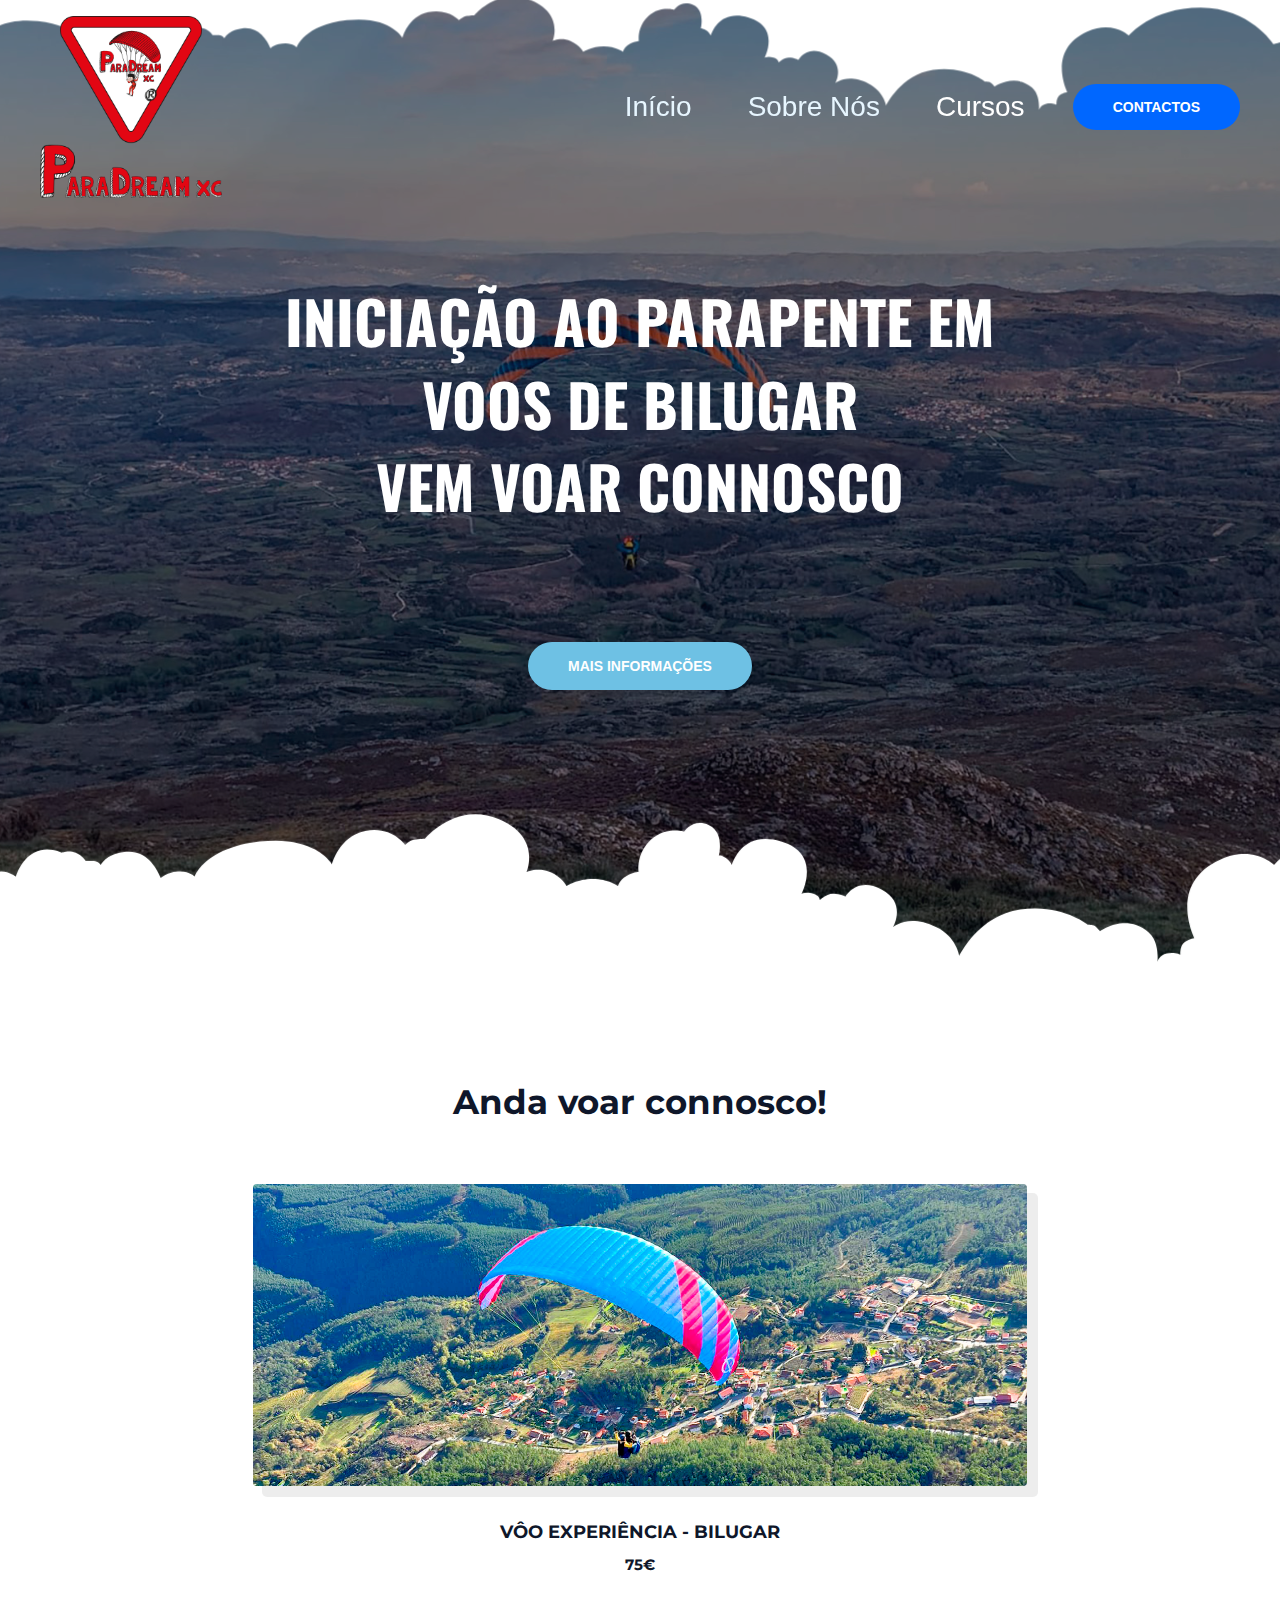
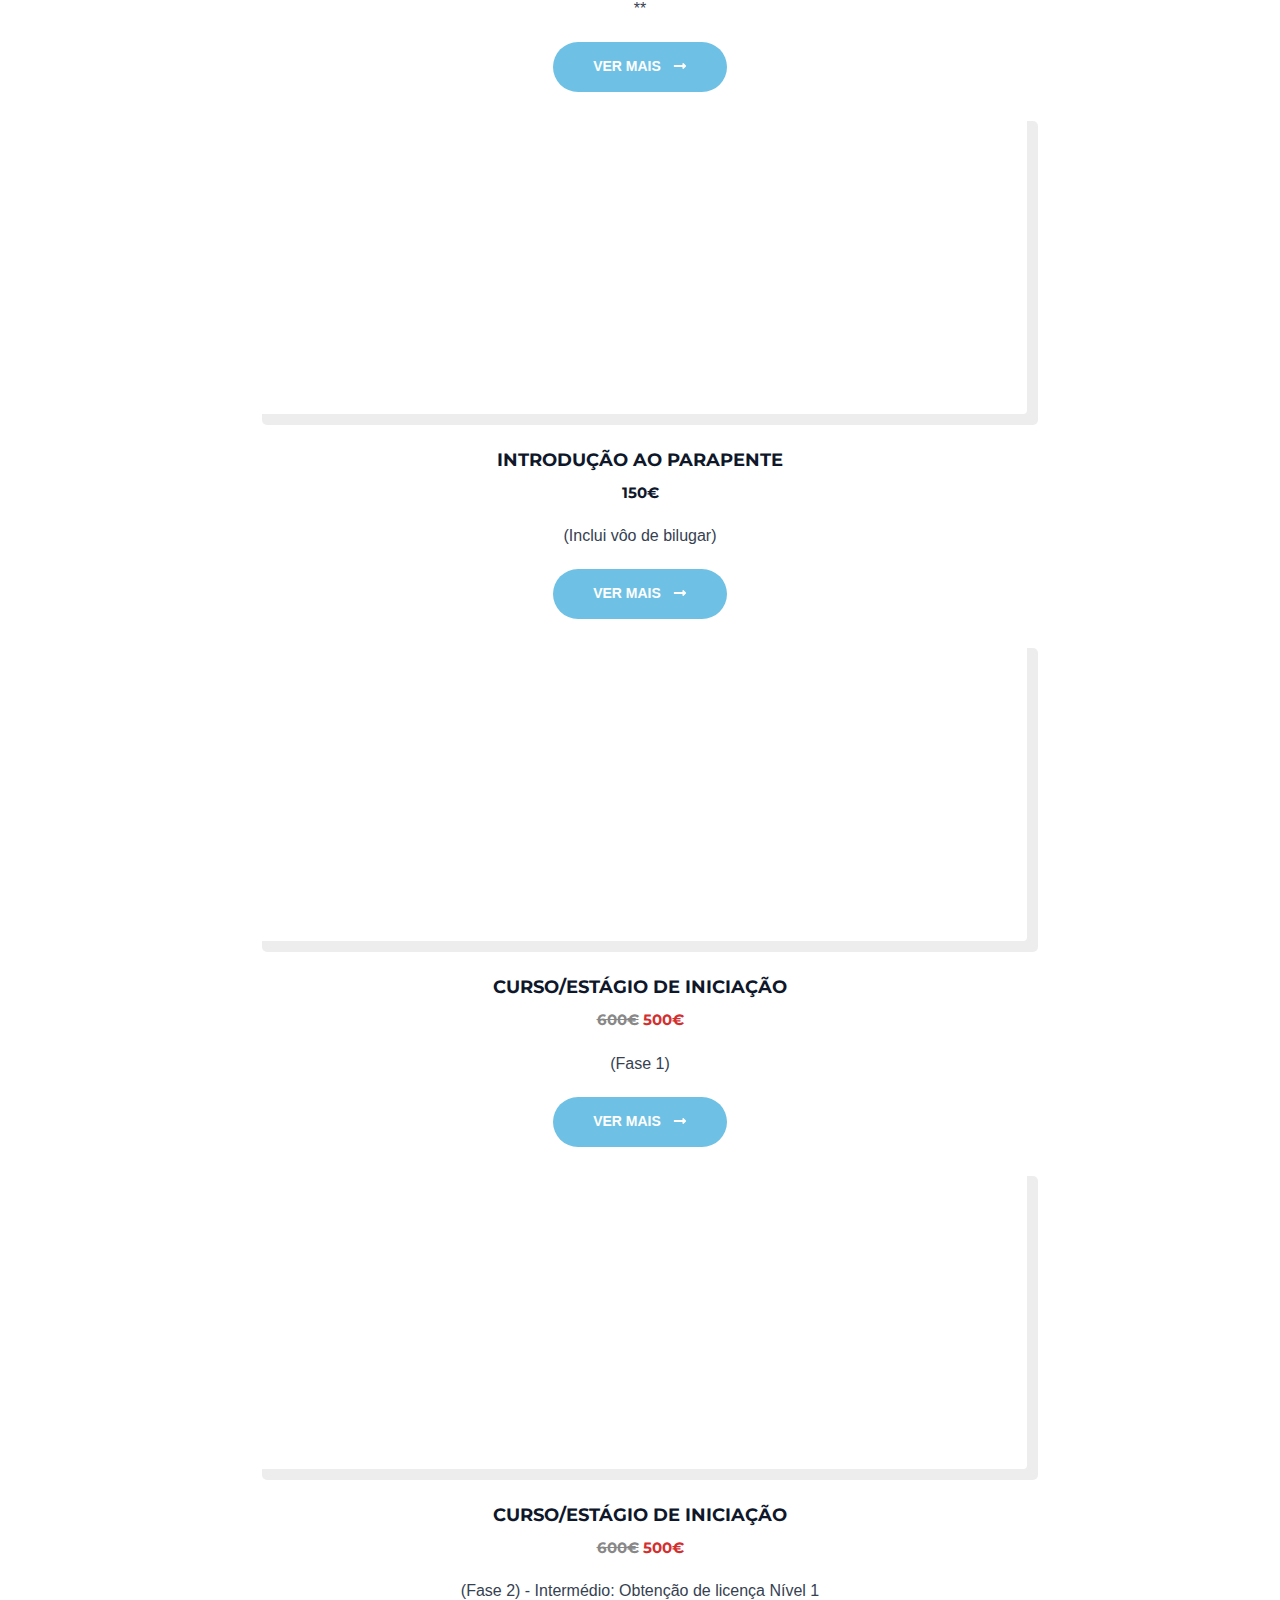
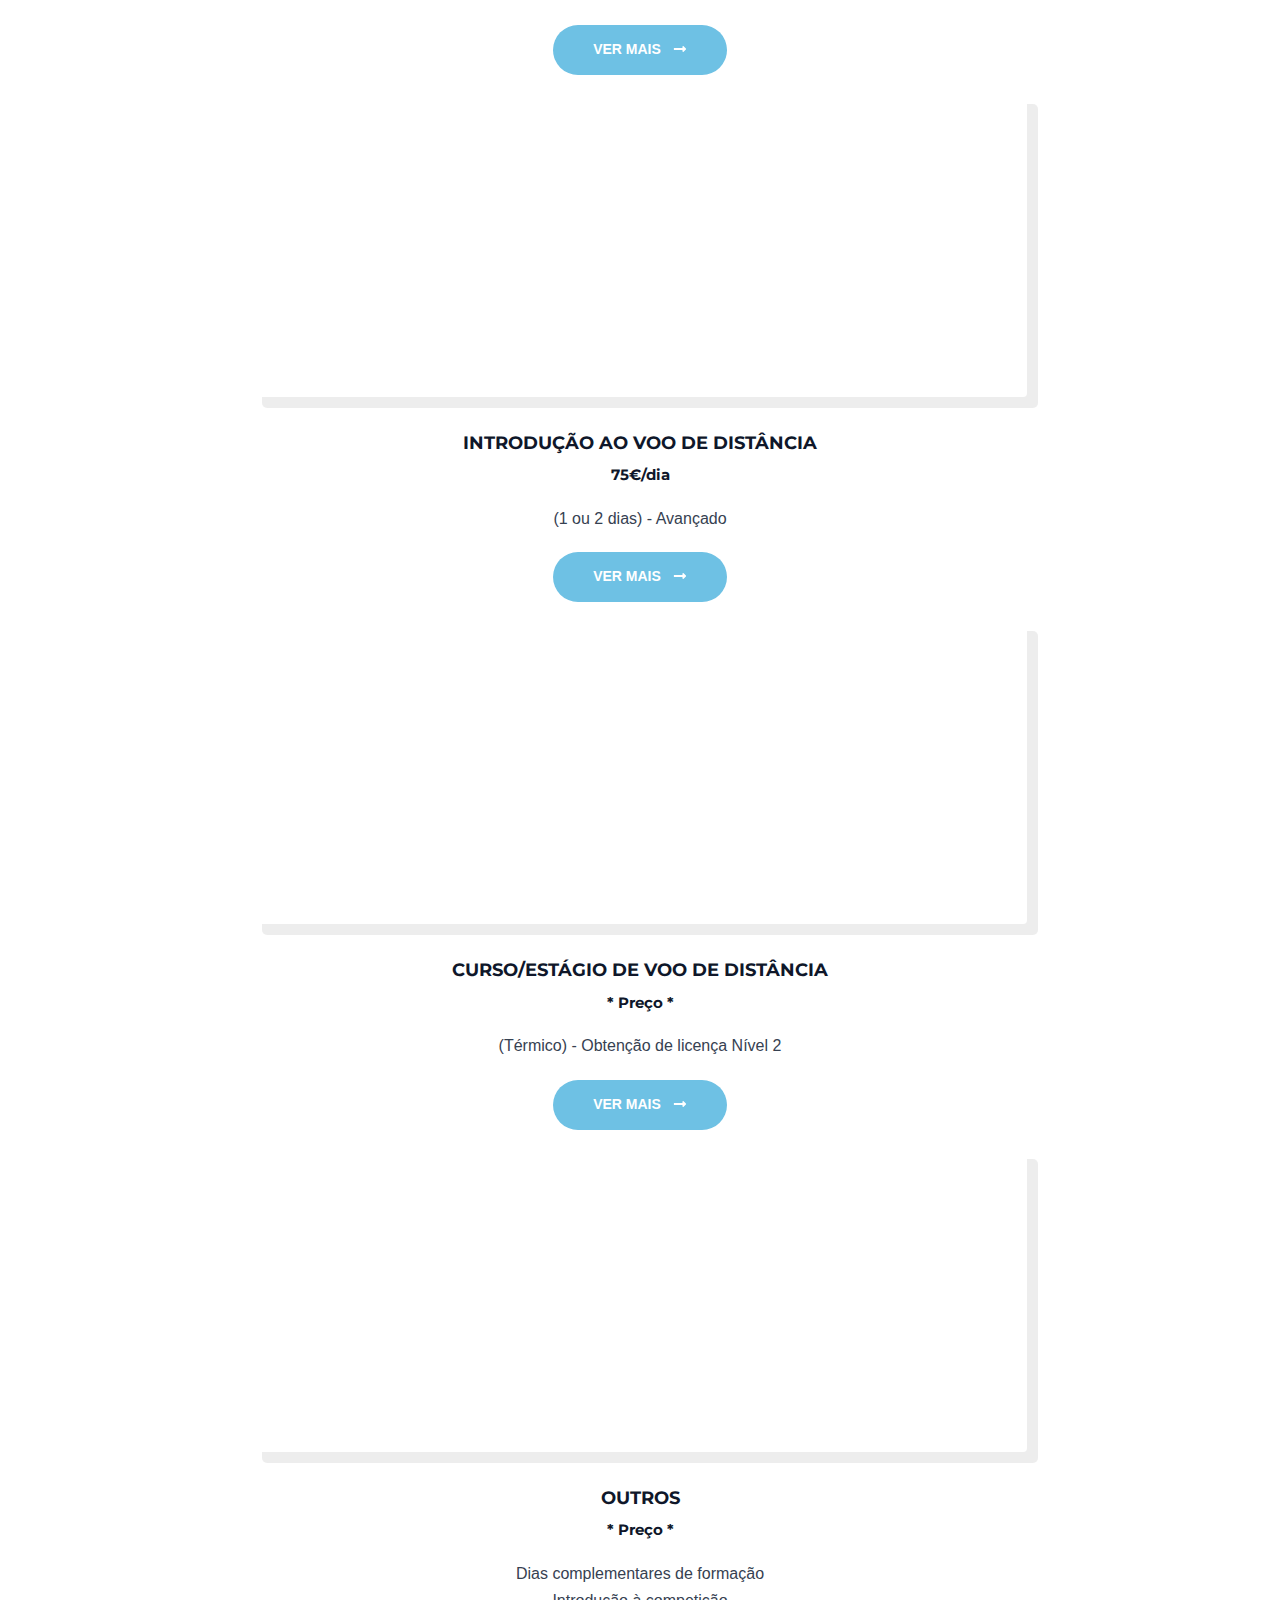
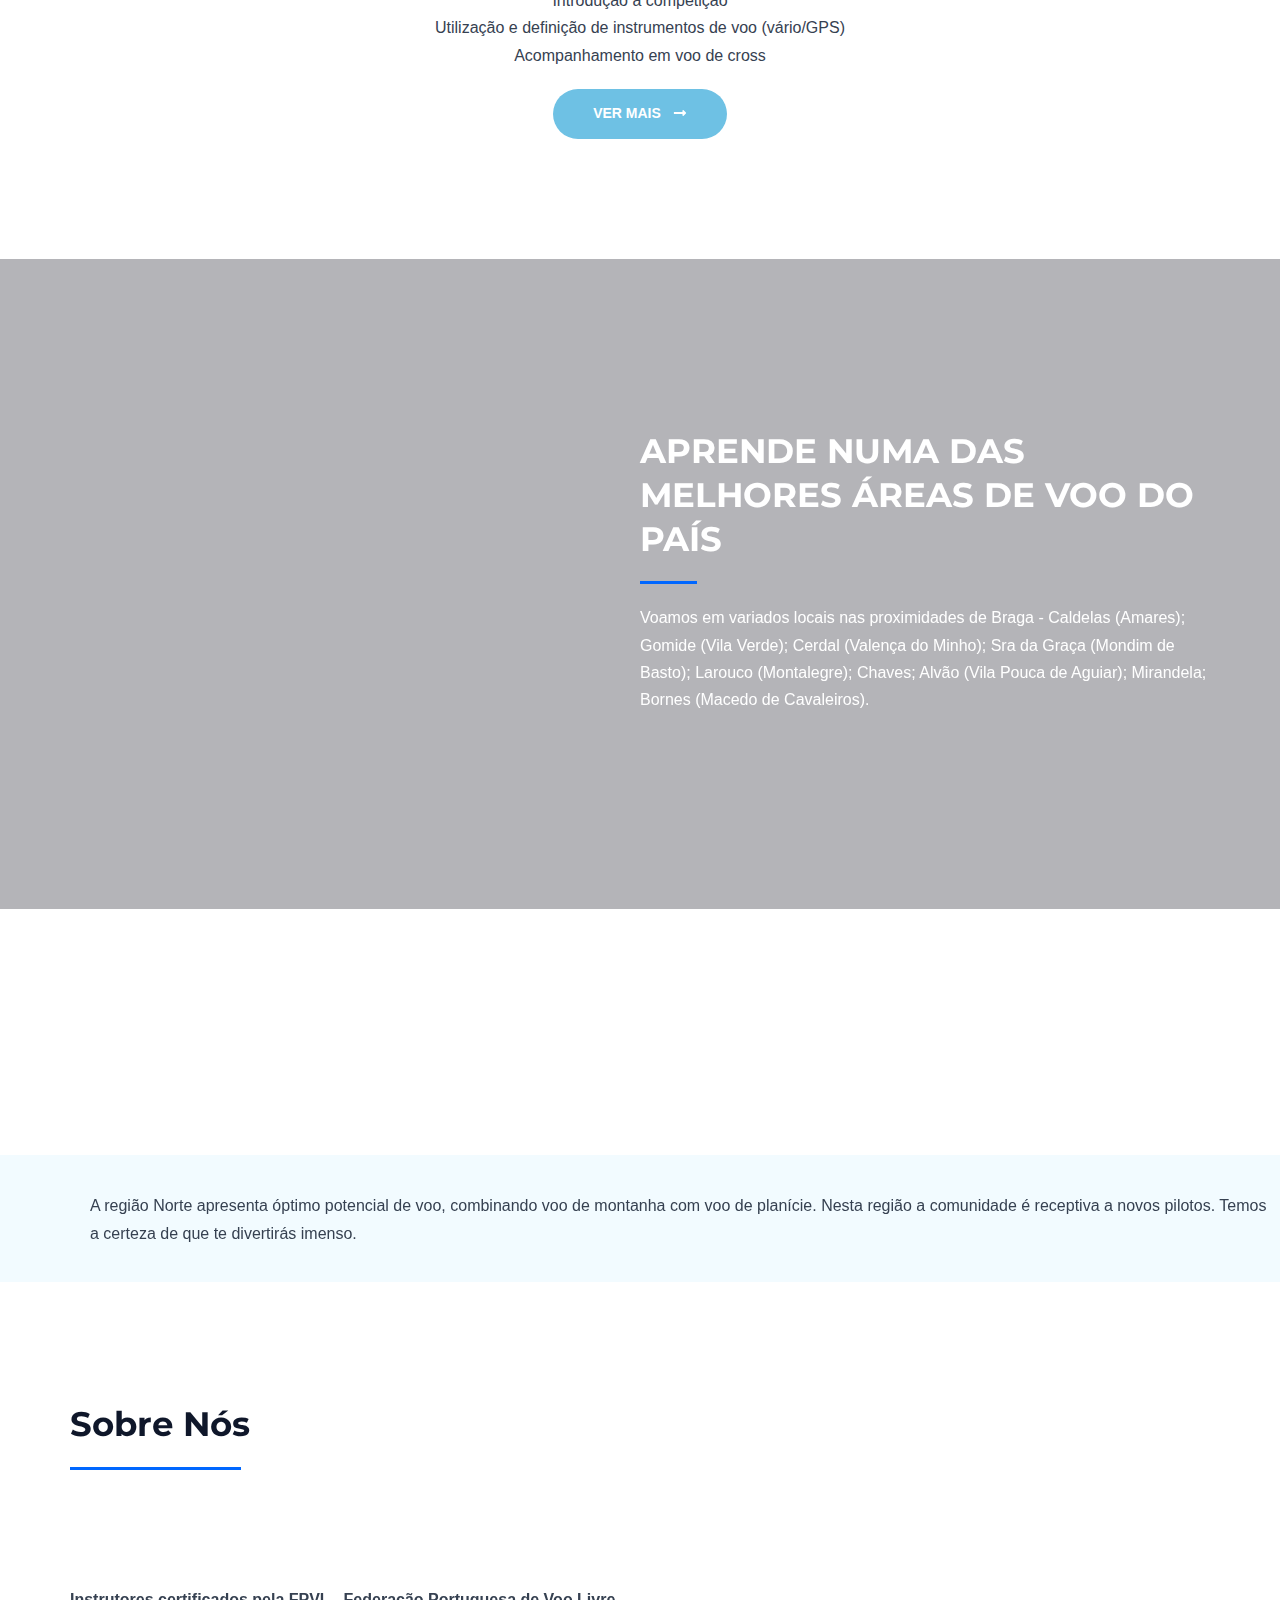
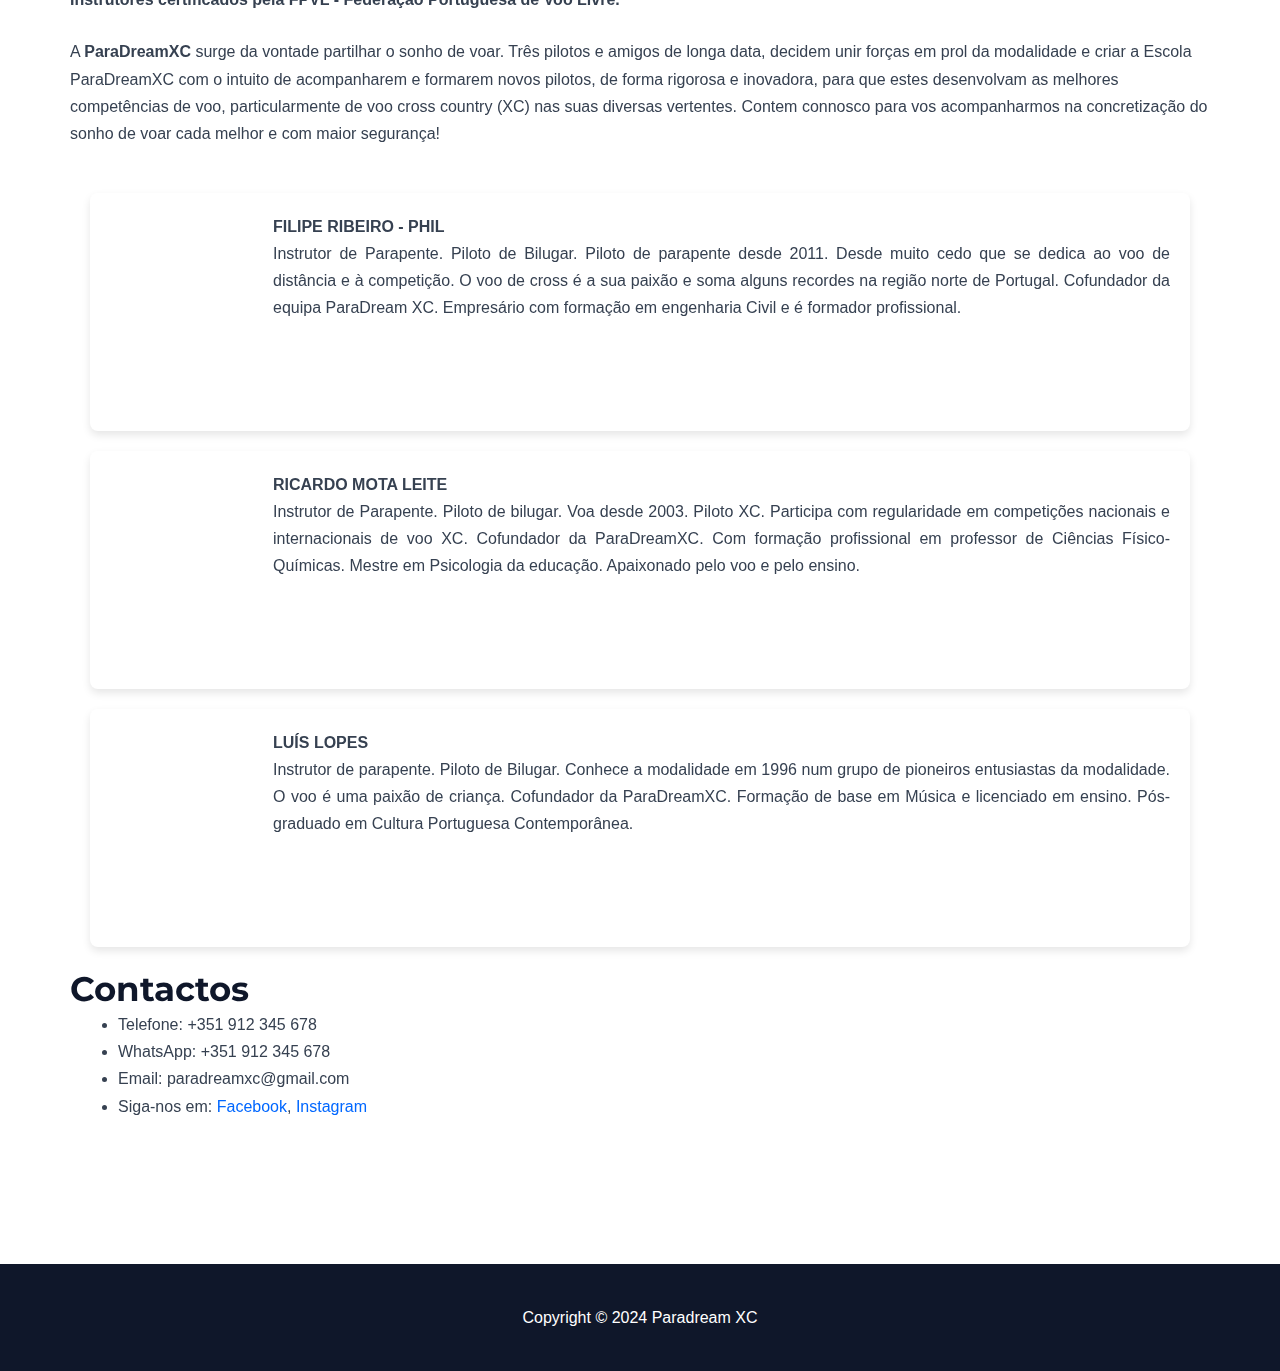
==== commit e62b045f: "Add files via upload" ====
--- a/index.html
+++ b/index.html
@@ -147,11 +147,10 @@
 										<div class="ast-builder-menu-1 ast-builder-menu ast-flex ast-builder-menu-1-focus-item ast-builder-layout-element site-header-focus-item" data-section="section-hb-menu-1">
 			<div class="ast-main-header-bar-alignment"><div class="main-header-bar-navigation"><nav class="site-navigation ast-flex-grow-1 navigation-accessibility site-header-focus-item" id="primary-site-navigation-desktop" aria-label="Site Navigation: Menu" itemtype="https://schema.org/SiteNavigationElement" itemscope="itemscope"><div class="main-navigation ast-inline-flex"><ul id="ast-hf-menu-1" class="main-header-menu ast-menu-shadow ast-nav-menu ast-flex  submenu-with-border stack-on-mobile"><li id="menu-item-13" class="menu-item menu-item-type-post_type menu-item-object-page menu-item-home current-menu-item page_item page-item-540 current_page_item menu-item-13"><a href="index.html" aria-current="page" class="menu-link">Início</a></li>
 <li id="menu-item-1289" class="menu-item menu-item-type-custom menu-item-object-custom current-menu-item current_page_item menu-item-home menu-item-1289"><a href="#AboutUs" aria-current="page" class="menu-link">Sobre Nós</a></li>
-<li id="menu-item-1405" class="menu-item menu-item-type-post_type menu-item-object-page menu-item-1405"><a href="cursos/index.html" class="menu-link">Cursos</a></li>
-<li id="menu-item-1840" class="menu-item menu-item-type-post_type menu-item-object-page menu-item-1840"><a href="shop-2/index.html" class="menu-link">Loja</a></li>
+<li id="menu-item-1405" class="menu-item menu-item-type-post_type menu-item-object-page menu-item-1405"><a href="#Cursos" class="menu-link">Cursos</a></li>
 </ul></div></nav></div></div>		</div>
 				<div class="ast-builder-layout-element ast-flex site-header-focus-item ast-header-button-1" data-section="section-hb-button-1">
-			<div class="ast-builder-button-wrap ast-builder-button-size-"><a class="ast-custom-button-link" href="contact/index.html" target="_self" ><div class=ast-custom-button>Contactos</div></a><a class="menu-link" href="contact/index.html" target="_self" >Contactos</a></div>		</div>
+			<div class="ast-builder-button-wrap ast-builder-button-size-"><a class="ast-custom-button-link" href="#Contactos" target="_self" ><div class=ast-custom-button>Contactos</div></a><a class="menu-link" href="#Contactos" target="_self" >Contactos</a></div>		</div>
 									</div>
 												</div>
 					</div>
@@ -188,8 +187,7 @@
 						<div class="ast-builder-menu-1 ast-builder-menu ast-flex ast-builder-menu-1-focus-item ast-builder-layout-element site-header-focus-item" data-section="section-hb-menu-1">
 			<div class="ast-main-header-bar-alignment"><div class="main-header-bar-navigation"><nav class="site-navigation ast-flex-grow-1 navigation-accessibility site-header-focus-item" id="primary-site-navigation-mobile" aria-label="Site Navigation: Menu" itemtype="https://schema.org/SiteNavigationElement" itemscope="itemscope"><div class="main-navigation ast-inline-flex"><ul id="ast-hf-menu-1" class="main-header-menu ast-menu-shadow ast-nav-menu ast-flex  submenu-with-border stack-on-mobile"><li class="menu-item menu-item-type-post_type menu-item-object-page menu-item-home current-menu-item page_item page-item-540 current_page_item menu-item-13"><a href="index.html" aria-current="page" class="menu-link">Início</a></li>
 <li class="menu-item menu-item-type-custom menu-item-object-custom current-menu-item current_page_item menu-item-home menu-item-1289"><a href="#AboutUs" aria-current="page" class="menu-link">Sobre Nós</a></li>
-<li class="menu-item menu-item-type-post_type menu-item-object-page menu-item-1405"><a href="courses/index.html" class="menu-link">Cursos</a></li>
-<li class="menu-item menu-item-type-post_type menu-item-object-page menu-item-1840"><a href="shop-2/index.html" class="menu-link">Shop</a></li>
+<li class="menu-item menu-item-type-post_type menu-item-object-page menu-item-1405"><a href="#Cursos" class="menu-link">Cursos</a></li>
 </ul></div></nav></div></div>		</div>
 					</div>
 			</div>
@@ -253,7 +251,7 @@
 		<div class="elementor-element elementor-element-556ef17 e-flex e-con-boxed e-con e-parent" data-id="556ef17" data-element_type="container" data-settings="{&quot;background_background&quot;:&quot;classic&quot;}">
 					<div class="e-con-inner">
 		<div class="elementor-element elementor-element-40552d9 e-con-full e-flex e-con e-child" data-id="40552d9" data-element_type="container">
-				<div class="elementor-element elementor-element-2fa8427 elementor-widget elementor-widget-heading" data-id="2fa8427" data-element_type="widget" id="Heading2" data-widget_type="heading.default">
+				<div class="elementor-element elementor-element-2fa8427 elementor-widget elementor-widget-heading" data-id="2fa8427" data-element_type="widget" id="Cursos" data-widget_type="heading.default">
 				<div class="elementor-widget-container">
 			<h2 class="elementor-heading-title elementor-size-default">Anda voar connosco!</h2>		</div>
 				</div>
@@ -273,7 +271,7 @@
 				<div class="elementor-element elementor-element-ca47d33 elementor-align-center elementor-widget elementor-widget-button" data-id="ca47d33" data-element_type="widget" data-widget_type="button.default">
 				<div class="elementor-widget-container">
 					<div class="elementor-button-wrapper">
-			<a class="elementor-button elementor-button-link elementor-size-sm" href="courses/index.html#CoursesHeading2">
+			<a class="elementor-button elementor-button-link elementor-size-sm" href="Cursos">
 						<span class="elementor-button-content-wrapper">
 						<span class="elementor-button-icon">
 				<svg aria-hidden="true" class="e-font-icon-svg e-fas-long-arrow-alt-right" viewBox="0 0 448 512" xmlns="http://www.w3.org/2000/svg"><path d="M313.941 216H12c-6.627 0-12 5.373-12 12v56c0 6.627 5.373 12 12 12h301.941v46.059c0 21.382 25.851 32.09 40.971 16.971l86.059-86.059c9.373-9.373 9.373-24.569 0-33.941l-86.059-86.059c-15.119-15.119-40.971-4.411-40.971 16.971V216z"></path></svg>			</span>
@@ -295,7 +293,7 @@
 				<div class="elementor-element elementor-element-ca47d33 elementor-align-center elementor-widget elementor-widget-button" data-id="ca47d33" data-element_type="widget" data-widget_type="button.default">
 				<div class="elementor-widget-container">
 					<div class="elementor-button-wrapper">
-			<a class="elementor-button elementor-button-link elementor-size-sm" href="courses/index.html#CoursesHeading2">
+			<a class="elementor-button elementor-button-link elementor-size-sm" href=“#Cursos”>
 						<span class="elementor-button-content-wrapper">
 						<span class="elementor-button-icon">
 				<svg aria-hidden="true" class="e-font-icon-svg e-fas-long-arrow-alt-right" viewBox="0 0 448 512" xmlns="http://www.w3.org/2000/svg"><path d="M313.941 216H12c-6.627 0-12 5.373-12 12v56c0 6.627 5.373 12 12 12h301.941v46.059c0 21.382 25.851 32.09 40.971 16.971l86.059-86.059c9.373-9.373 9.373-24.569 0-33.941l-86.059-86.059c-15.119-15.119-40.971-4.411-40.971 16.971V216z"></path></svg>			</span>
@@ -327,7 +325,7 @@
 				<div class="elementor-element elementor-element-ca47d33 elementor-align-center elementor-widget elementor-widget-button" data-id="ca47d33" data-element_type="widget" data-widget_type="button.default">
 				<div class="elementor-widget-container">
 					<div class="elementor-button-wrapper">
-			<a class="elementor-button elementor-button-link elementor-size-sm" href="courses/index.html#CoursesHeading2">
+			<a class="elementor-button elementor-button-link elementor-size-sm" href=“#Cursos”>
 						<span class="elementor-button-content-wrapper">
 						<span class="elementor-button-icon">
 				<svg aria-hidden="true" class="e-font-icon-svg e-fas-long-arrow-alt-right" viewBox="0 0 448 512" xmlns="http://www.w3.org/2000/svg"><path d="M313.941 216H12c-6.627 0-12 5.373-12 12v56c0 6.627 5.373 12 12 12h301.941v46.059c0 21.382 25.851 32.09 40.971 16.971l86.059-86.059c9.373-9.373 9.373-24.569 0-33.941l-86.059-86.059c-15.119-15.119-40.971-4.411-40.971 16.971V216z"></path></svg>			</span>
@@ -357,7 +355,7 @@
 				<div class="elementor-element elementor-element-ca47d33 elementor-align-center elementor-widget elementor-widget-button" data-id="ca47d33" data-element_type="widget" data-widget_type="button.default">
 				<div class="elementor-widget-container">
 					<div class="elementor-button-wrapper">
-			<a class="elementor-button elementor-button-link elementor-size-sm" href="courses/index.html#CoursesHeading2">
+			<a class="elementor-button elementor-button-link elementor-size-sm" href=“#Cursos”>
 						<span class="elementor-button-content-wrapper">
 						<span class="elementor-button-icon">
 				<svg aria-hidden="true" class="e-font-icon-svg e-fas-long-arrow-alt-right" viewBox="0 0 448 512" xmlns="http://www.w3.org/2000/svg"><path d="M313.941 216H12c-6.627 0-12 5.373-12 12v56c0 6.627 5.373 12 12 12h301.941v46.059c0 21.382 25.851 32.09 40.971 16.971l86.059-86.059c9.373-9.373 9.373-24.569 0-33.941l-86.059-86.059c-15.119-15.119-40.971-4.411-40.971 16.971V216z"></path></svg>			</span>
@@ -386,7 +384,7 @@
 				<div class="elementor-element elementor-element-ca47d33 elementor-align-center elementor-widget elementor-widget-button" data-id="ca47d33" data-element_type="widget" data-widget_type="button.default">
 				<div class="elementor-widget-container">
 					<div class="elementor-button-wrapper">
-			<a class="elementor-button elementor-button-link elementor-size-sm" href="courses/index.html#CoursesHeading2">
+			<a class="elementor-button elementor-button-link elementor-size-sm" href=“#Cursos”>
 						<span class="elementor-button-content-wrapper">
 						<span class="elementor-button-icon">
 				<svg aria-hidden="true" class="e-font-icon-svg e-fas-long-arrow-alt-right" viewBox="0 0 448 512" xmlns="http://www.w3.org/2000/svg"><path d="M313.941 216H12c-6.627 0-12 5.373-12 12v56c0 6.627 5.373 12 12 12h301.941v46.059c0 21.382 25.851 32.09 40.971 16.971l86.059-86.059c9.373-9.373 9.373-24.569 0-33.941l-86.059-86.059c-15.119-15.119-40.971-4.411-40.971 16.971V216z"></path></svg>			</span>
@@ -415,7 +413,7 @@
 				<div class="elementor-element elementor-element-ca47d33 elementor-align-center elementor-widget elementor-widget-button" data-id="ca47d33" data-element_type="widget" data-widget_type="button.default">
 				<div class="elementor-widget-container">
 					<div class="elementor-button-wrapper">
-			<a class="elementor-button elementor-button-link elementor-size-sm" href="courses/index.html#CoursesHeading2">
+			<a class="elementor-button elementor-button-link elementor-size-sm" href=“#Cursos”>
 						<span class="elementor-button-content-wrapper">
 						<span class="elementor-button-icon">
 				<svg aria-hidden="true" class="e-font-icon-svg e-fas-long-arrow-alt-right" viewBox="0 0 448 512" xmlns="http://www.w3.org/2000/svg"><path d="M313.941 216H12c-6.627 0-12 5.373-12 12v56c0 6.627 5.373 12 12 12h301.941v46.059c0 21.382 25.851 32.09 40.971 16.971l86.059-86.059c9.373-9.373 9.373-24.569 0-33.941l-86.059-86.059c-15.119-15.119-40.971-4.411-40.971 16.971V216z"></path></svg>			</span>
@@ -448,7 +446,7 @@
 				<div class="elementor-element elementor-element-ca47d33 elementor-align-center elementor-widget elementor-widget-button" data-id="ca47d33" data-element_type="widget" data-widget_type="button.default">
 				<div class="elementor-widget-container">
 					<div class="elementor-button-wrapper">
-			<a class="elementor-button elementor-button-link elementor-size-sm" href="courses/index.html#CoursesHeading2">
+			<a class="elementor-button elementor-button-link elementor-size-sm" href=“#Cursos”>
 						<span class="elementor-button-content-wrapper">
 						<span class="elementor-button-icon">
 				<svg aria-hidden="true" class="e-font-icon-svg e-fas-long-arrow-alt-right" viewBox="0 0 448 512" xmlns="http://www.w3.org/2000/svg"><path d="M313.941 216H12c-6.627 0-12 5.373-12 12v56c0 6.627 5.373 12 12 12h301.941v46.059c0 21.382 25.851 32.09 40.971 16.971l86.059-86.059c9.373-9.373 9.373-24.569 0-33.941l-86.059-86.059c-15.119-15.119-40.971-4.411-40.971 16.971V216z"></path></svg>			</span>
@@ -621,7 +619,21 @@
   </div>
 </body>
 
-		
+
+                    <div class="elementor-element elementor-element-569d77b elementor-widget elementor-widget-heading" data-id="569d77b" data-element_type="widget" id="Contactos" data-widget_type="heading.default">
+				<div class="elementor-widget-container">
+			<h2 class="elementor-heading-title elementor-size-default">Contactos</h2>		</div>
+                        <ul>
+            <li>Telefone: +351 912 345 678</li>
+            <li>WhatsApp: +351 912 345 678</li>
+            <li>Email: paradreamxc@gmail.com</li>
+            <li>
+                Siga-nos em:
+                <a href="https://www.facebook.com/profile.php?id=61556581361348" target="_blank">Facebook</a>,
+                <a href="https://instagram.com/paradreamxc" target="_blank">Instagram</a>
+            </li>
+        </ul>
+				</div>
 	
 	
 </div><!-- .entry-content .clear -->
@@ -645,7 +657,9 @@
 					<div class="ast-builder-footer-grid-columns site-primary-footer-inner-wrap ast-builder-grid-row">
 											<div class="site-footer-primary-section-1 site-footer-section site-footer-section-1">
 								<div class="ast-builder-layout-element ast-flex site-footer-focus-item ast-footer-copyright" data-section="section-footer-builder">
-				<div class="ast-footer-copyright"><p>Copyright © 2024 Paradream XC</p>
+				
+    
+<div class="ast-footer-copyright"><p>Copyright © 2024 Paradream XC</p>
 </div>			</div>
 						</div>
 										</div>
@@ -728,5 +742,3 @@
 			<script>
 			/(trident|msie)/i.test(navigator.userAgent)&&document.getElementById&&window.addEventListener&&window.addEventListener("hashchange",function(){var t,e=location.hash.substring(1);/^[A-z0-9_-]+$/.test(e)&&(t=document.getElementById(e))&&(/^(?:a|select|input|button|textarea)$/i.test(t.tagName)||(t.tabIndex=-1),t.focus())},!1);
 			</script>
-				</body>
-</html>
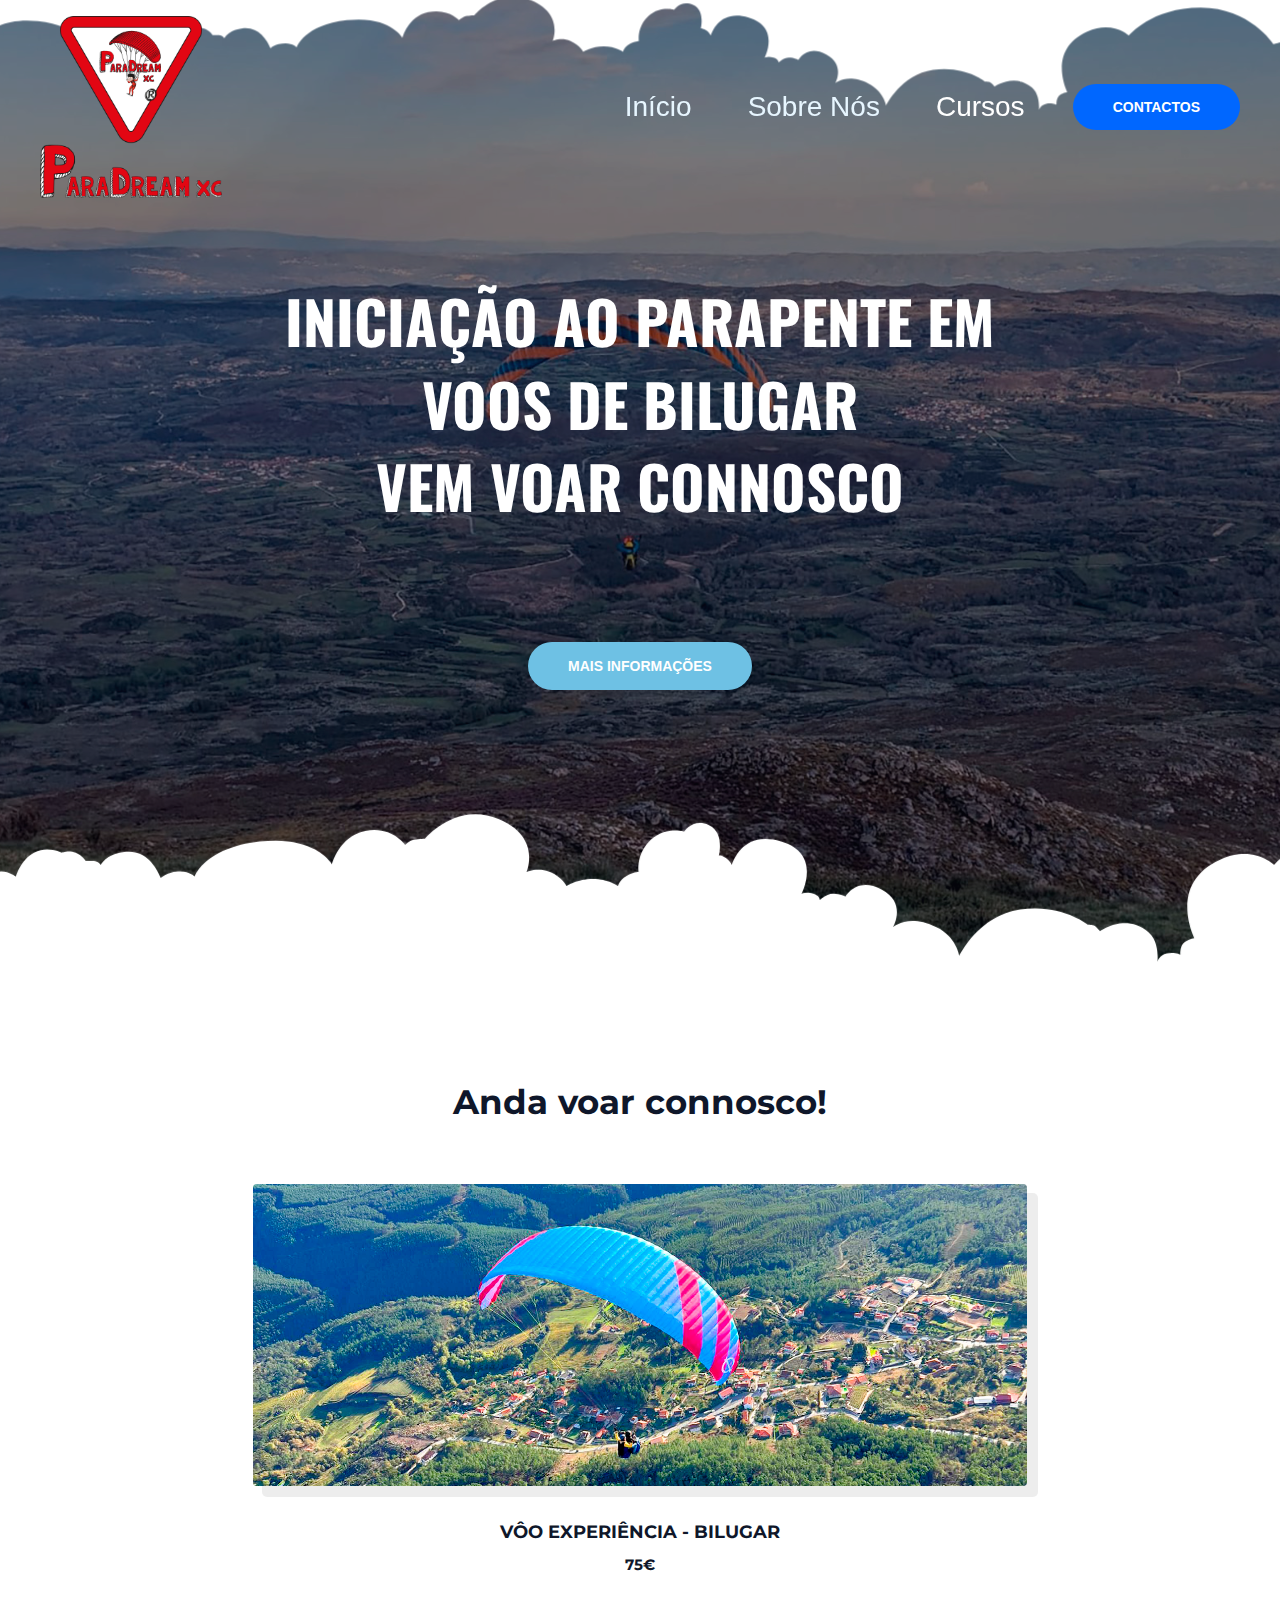
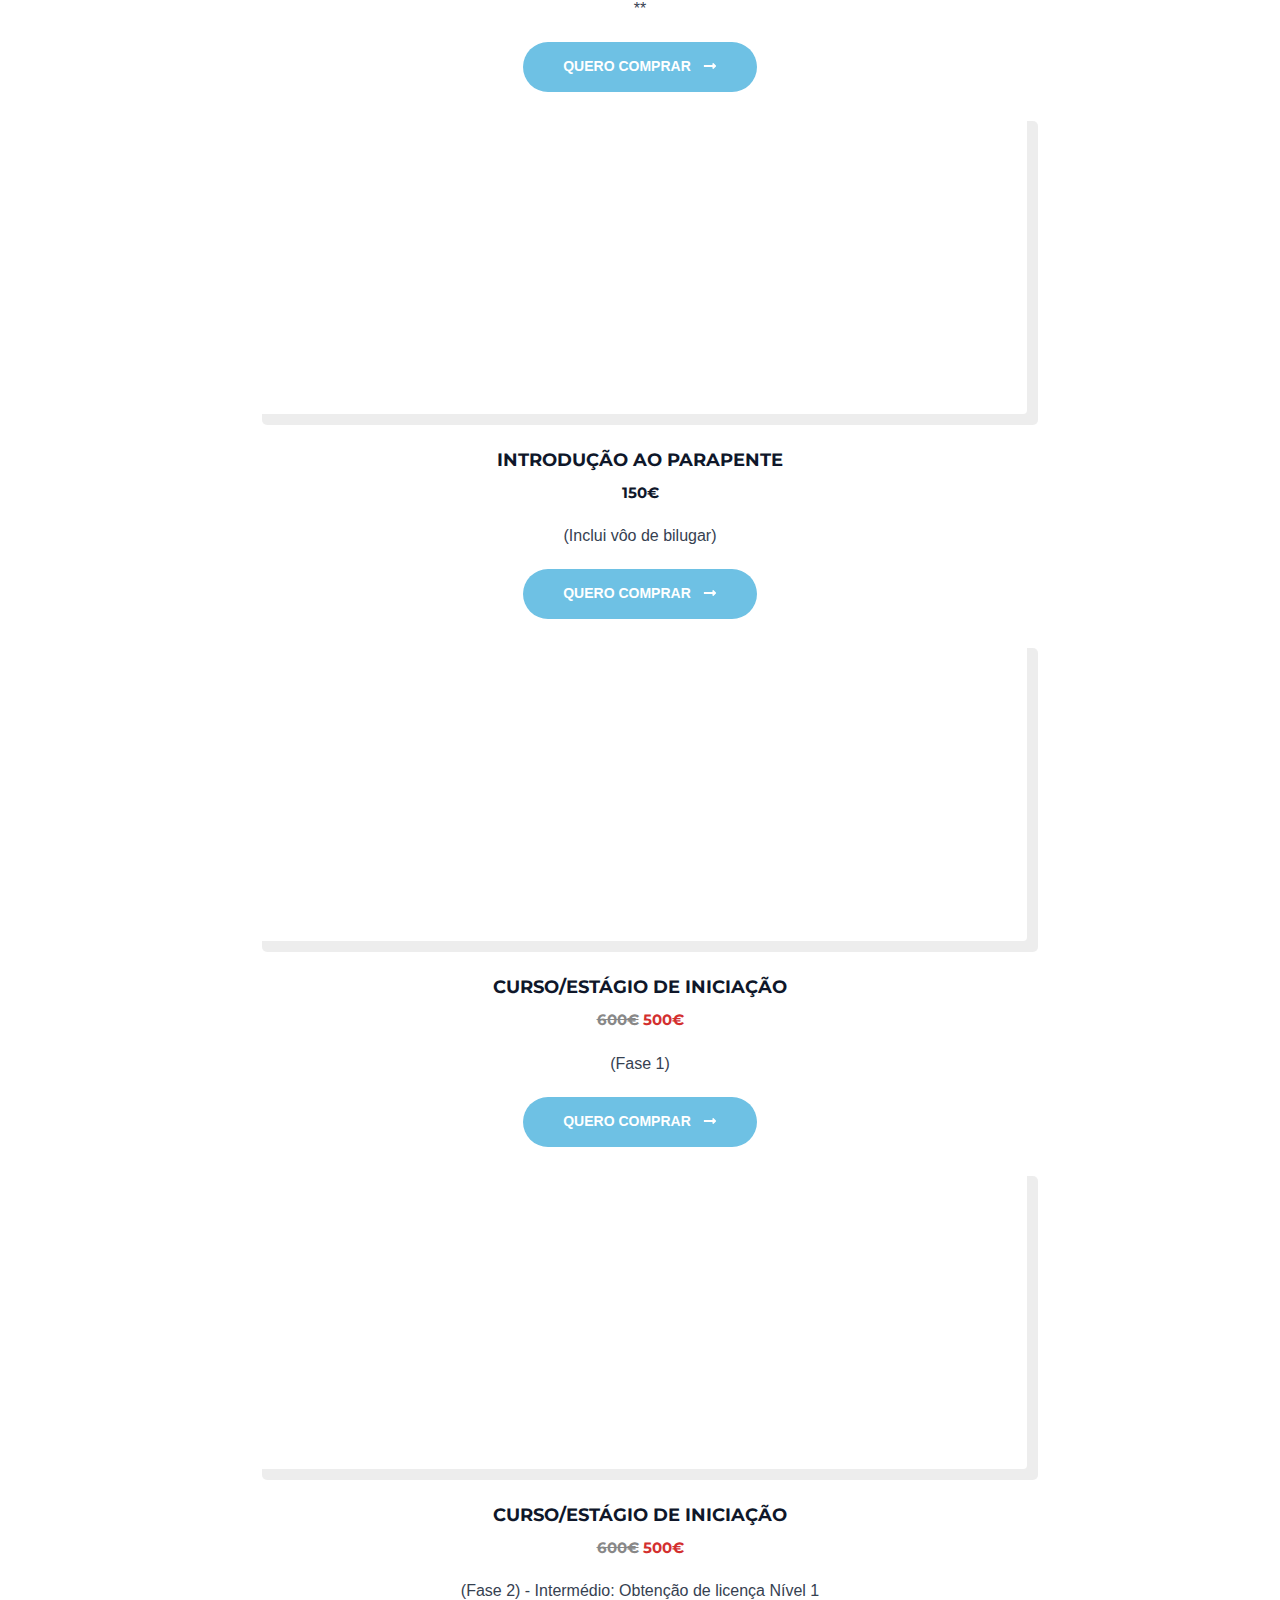
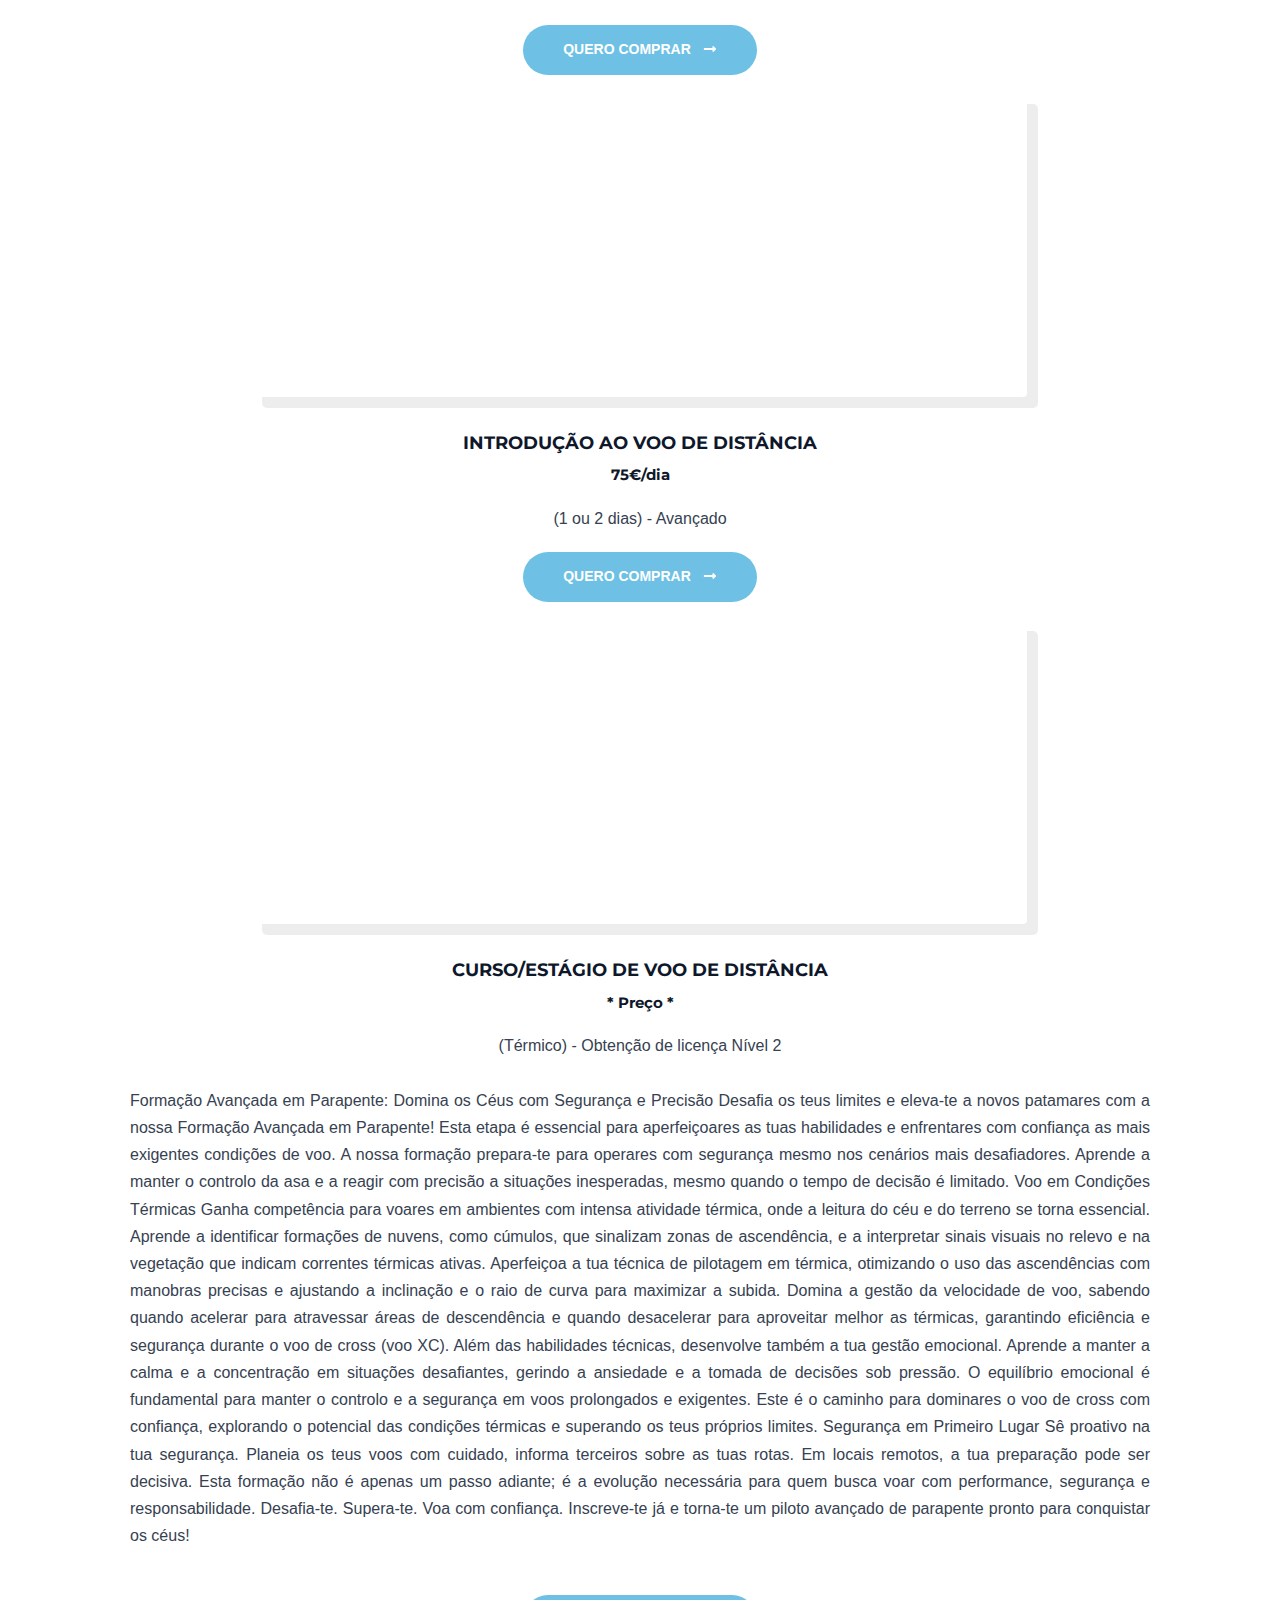
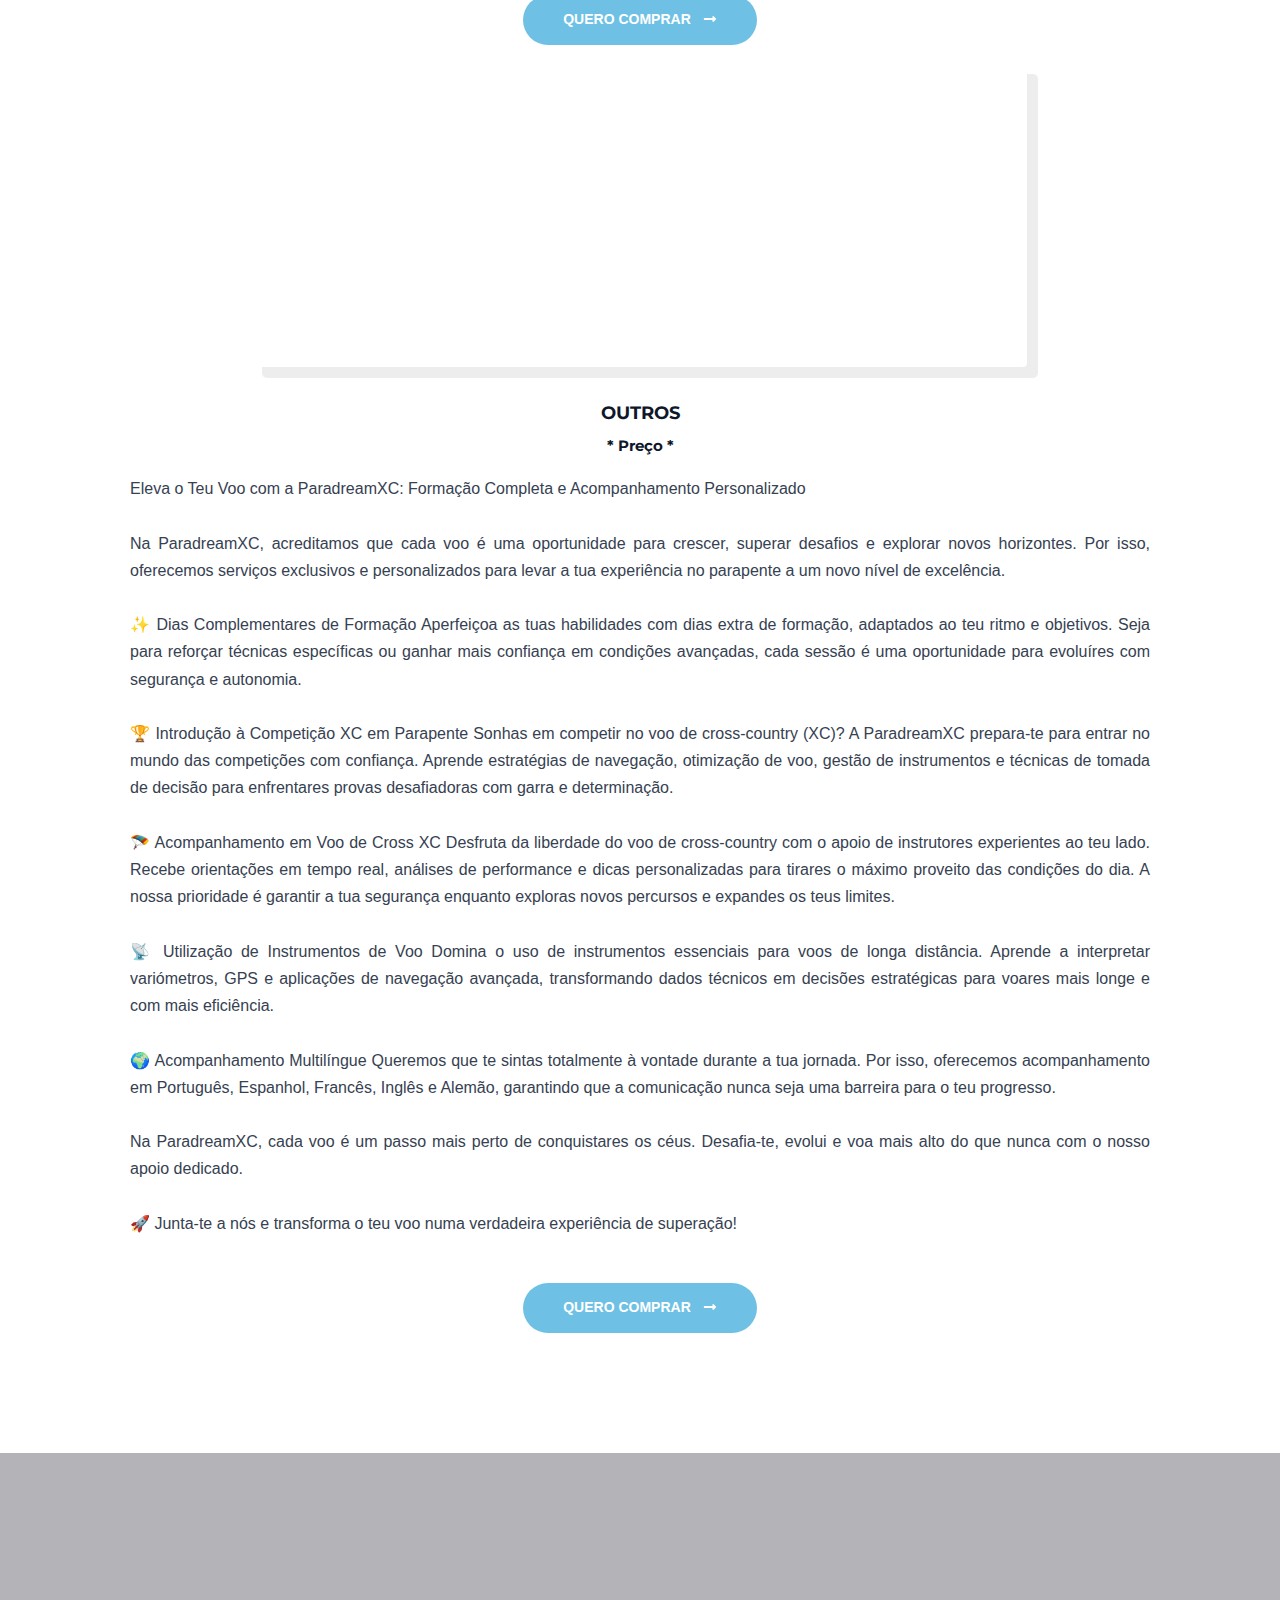
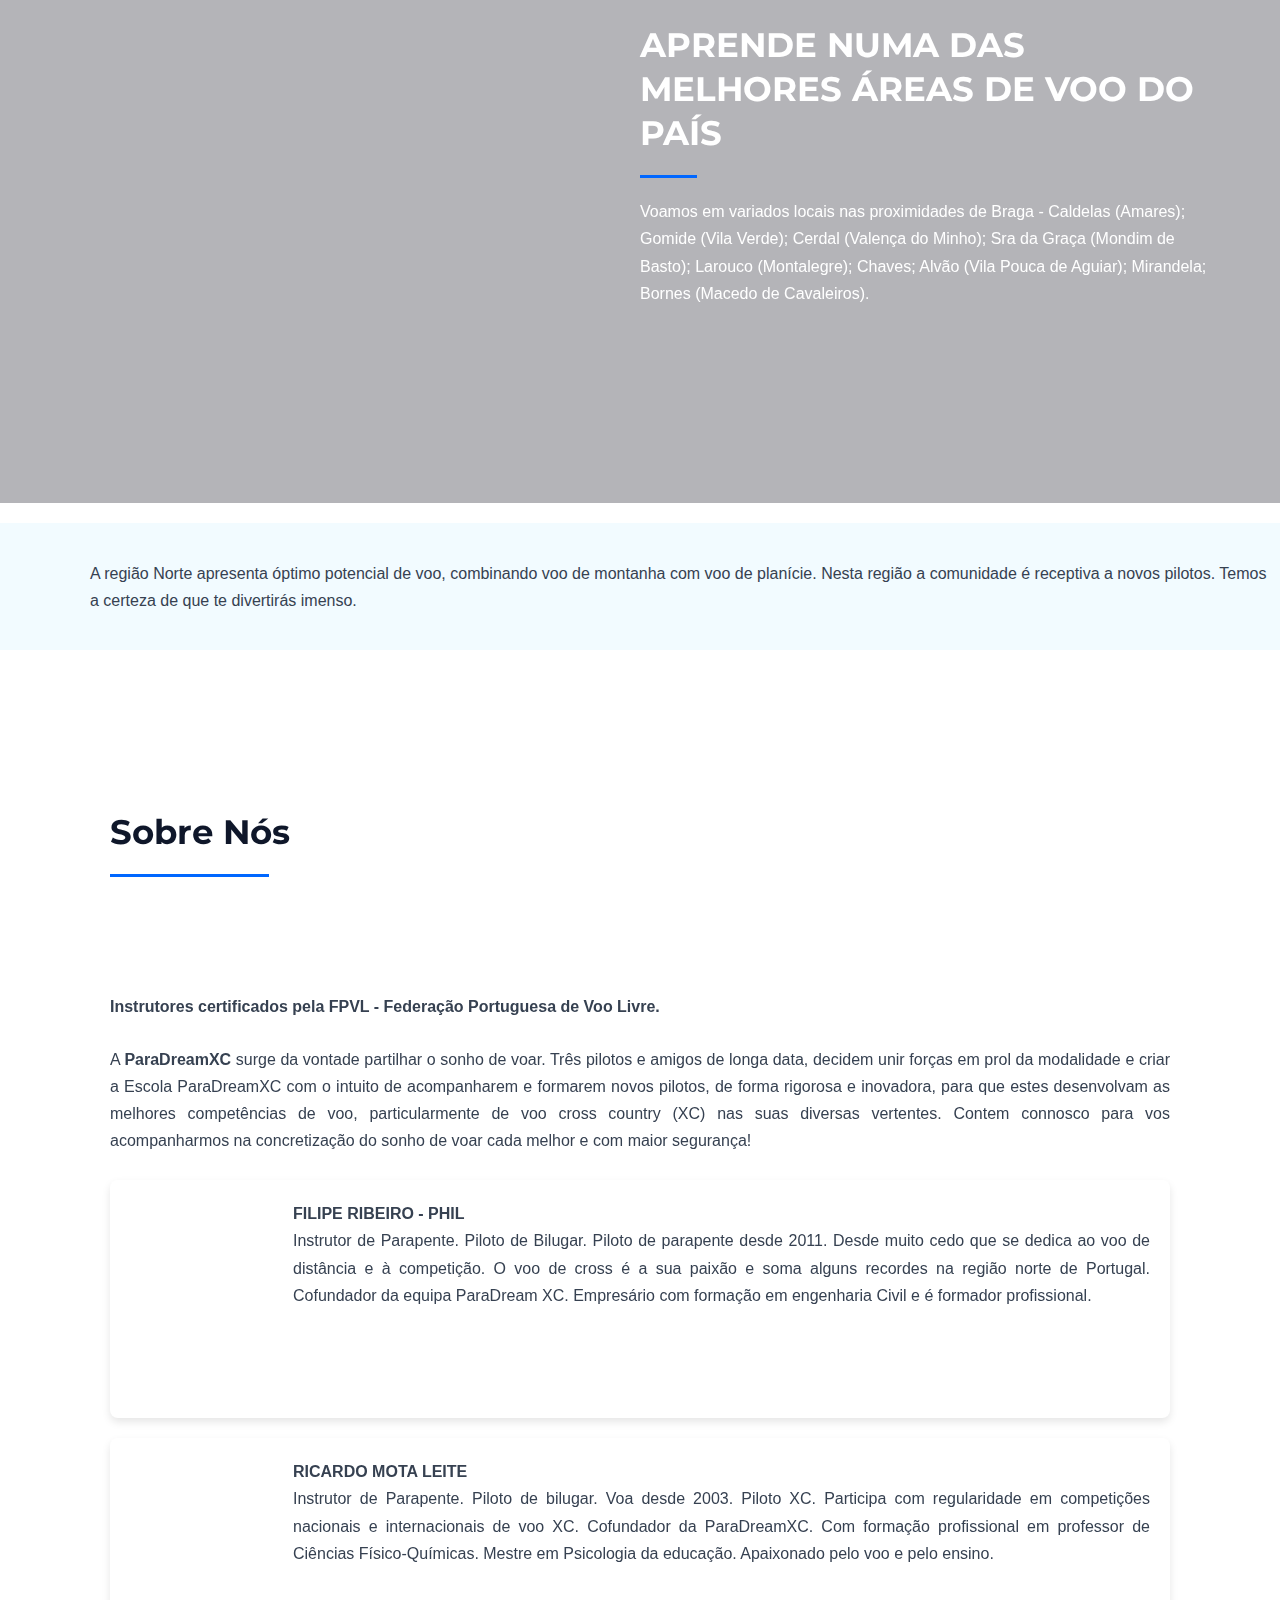
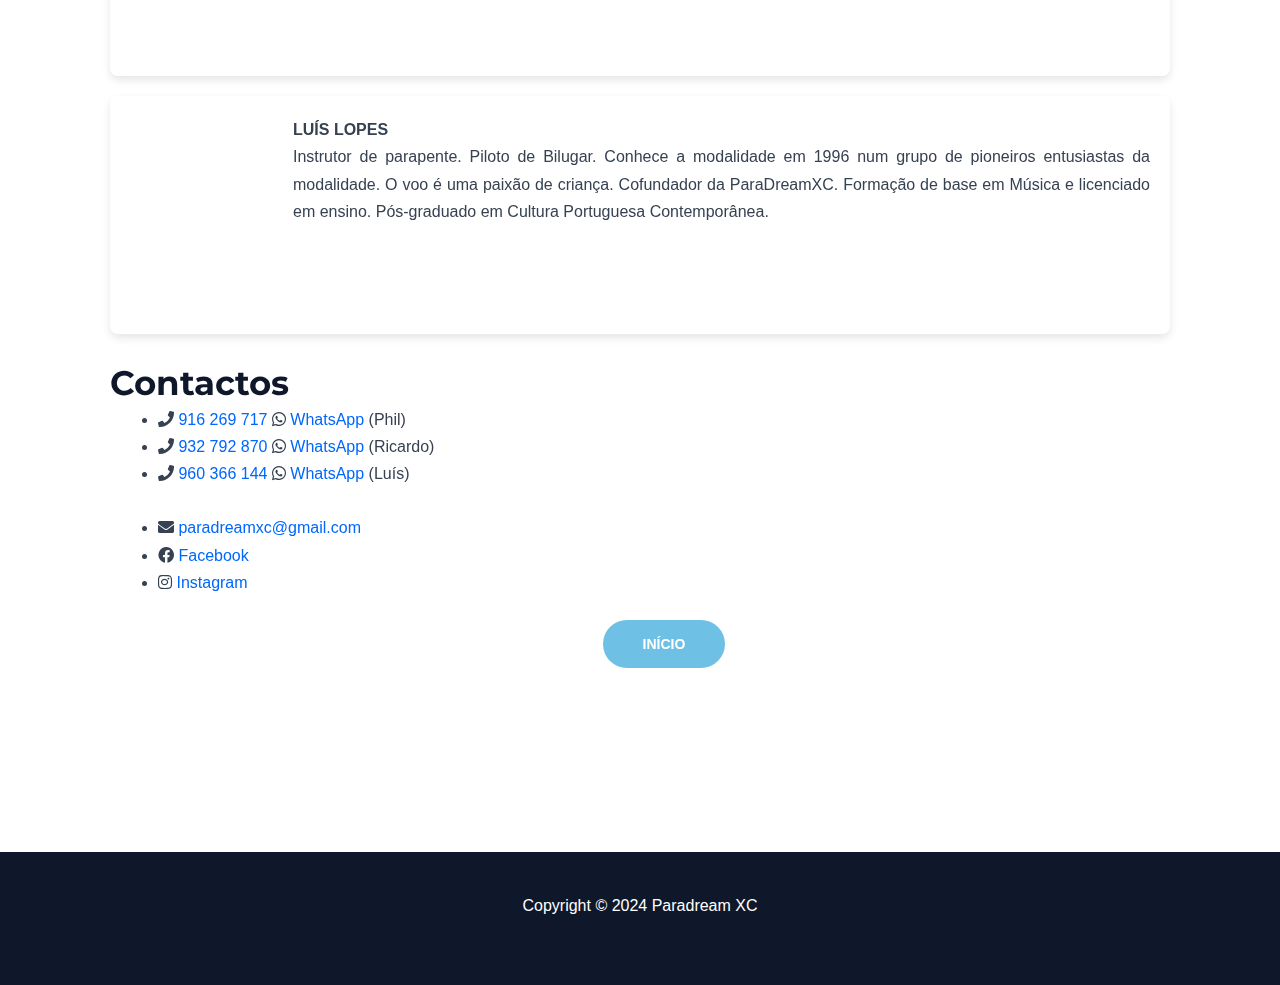
==== commit cb70ea1b: "Add files via upload" ====
--- a/index.html
+++ b/index.html
@@ -237,7 +237,7 @@
 				<div class="elementor-element elementor-element-7ba1da6 elementor-align-center elementor-widget elementor-widget-button" data-id="7ba1da6" data-element_type="widget" data-widget_type="button.default">
 				<div class="elementor-widget-container">
 					<div class="elementor-button-wrapper">
-			<a class="elementor-button elementor-button-link elementor-size-sm" href="#Heading2">
+			<a class="elementor-button elementor-button-link elementor-size-sm" href="#Cursos">
 						<span class="elementor-button-content-wrapper">
 									<span class="elementor-button-text">Mais informações</span>
 					</span>
@@ -266,16 +266,17 @@
 				<div class="elementor-widget-container">
 			<style>/*! elementor - v3.22.0 - 26-06-2024 */
 .elementor-widget-image-box .elementor-image-box-content{width:100%}@media (min-width:768px){.elementor-widget-image-box.elementor-position-left .elementor-image-box-wrapper,.elementor-widget-image-box.elementor-position-right .elementor-image-box-wrapper{display:flex}.elementor-widget-image-box.elementor-position-right .elementor-image-box-wrapper{text-align:end;flex-direction:row-reverse}.elementor-widget-image-box.elementor-position-left .elementor-image-box-wrapper{text-align:start;flex-direction:row}.elementor-widget-image-box.elementor-position-top .elementor-image-box-img{margin:auto}.elementor-widget-image-box.elementor-vertical-align-top .elementor-image-box-wrapper{align-items:flex-start}.elementor-widget-image-box.elementor-vertical-align-middle .elementor-image-box-wrapper{align-items:center}.elementor-widget-image-box.elementor-vertical-align-bottom .elementor-image-box-wrapper{align-items:flex-end}}@media (max-width:767px){.elementor-widget-image-box .elementor-image-box-img{margin-left:auto!important;margin-right:auto!important;margin-bottom:15px}}.elementor-widget-image-box .elementor-image-box-img{display:inline-block}.elementor-widget-image-box .elementor-image-box-title a{color:inherit}.elementor-widget-image-box .elementor-image-box-wrapper{text-align:center}.elementor-widget-image-box .elementor-image-box-description{margin:0}</style>
-                    <div class="elementor-image-box-wrapper"><div class="elementor-image-box-content"><h5 class="elementor-image-box-title">VÔO EXPERIÊNCIA - BILUGAR<h6 data-elementor-setting-key="title_text" data-elementor-inline-editing-toolbar="none" data-pen-placeholder="Type Here..." style="font-style: normal; outline-style: initial; outline-width: 0px;">75€</h6></h5><p class="elementor-image-box-description">**</p></div></div>		</div>
+                    <div class="elementor-image-box-wrapper"><div class="elementor-image-box-content">
+						<h5 class="elementor-image-box-title">VÔO EXPERIÊNCIA - BILUGAR<h6 data-elementor-setting-key="title_text" data-elementor-inline-editing-toolbar="none" data-pen-placeholder="Type Here..." style="font-style: normal; outline-style: initial; outline-width: 0px;">75€</h6></h5><p class="elementor-image-box-description">**</p></div></div>		</div>
 				</div>
 				<div class="elementor-element elementor-element-ca47d33 elementor-align-center elementor-widget elementor-widget-button" data-id="ca47d33" data-element_type="widget" data-widget_type="button.default">
 				<div class="elementor-widget-container">
 					<div class="elementor-button-wrapper">
-			<a class="elementor-button elementor-button-link elementor-size-sm" href="Cursos">
+			<a class="elementor-button elementor-button-link elementor-size-sm" href="mailto:paradreamxc@gmail.com?subject=VÔO EXPERIÊNCIA - BILUGAR&body=Olá,%0A%0AEstou interessado no VÔO EXPERIÊNCIA - BILUGAR.%0A%0AGostaria de mais informações sobre o curso.%0A%0AAtenciosamente," class="botao-compra">
 						<span class="elementor-button-content-wrapper">
 						<span class="elementor-button-icon">
 				<svg aria-hidden="true" class="e-font-icon-svg e-fas-long-arrow-alt-right" viewBox="0 0 448 512" xmlns="http://www.w3.org/2000/svg"><path d="M313.941 216H12c-6.627 0-12 5.373-12 12v56c0 6.627 5.373 12 12 12h301.941v46.059c0 21.382 25.851 32.09 40.971 16.971l86.059-86.059c9.373-9.373 9.373-24.569 0-33.941l-86.059-86.059c-15.119-15.119-40.971-4.411-40.971 16.971V216z"></path></svg>			</span>
-									<span class="elementor-button-text">Ver Mais</span>
+									<span class="elementor-button-text">Quero Comprar</span>
 					</span>
 					</a>
 		</div>
@@ -287,17 +288,18 @@
 				</div>
 				<div class="elementor-element elementor-element-bf6aee3 elementor-widget elementor-widget-image-box" data-id="bf6aee3" data-element_type="widget" data-widget_type="image-box.default">
 				<div class="elementor-widget-container">
-			<div class="elementor-image-box-wrapper"><div class="elementor-image-box-content"><h5 class="elementor-image-box-title">INTRODUÇÃO AO PARAPENTE<h6 data-elementor-setting-key="title_text" data-elementor-inline-editing-toolbar="none" data-pen-placeholder="Type Here..." style="font-style: normal; outline-style: initial; outline-width: 0px;">150€</h6></h5><p class="elementor-image-box-description">(Inclui vôo de bilugar)
+			<div class="elementor-image-box-wrapper"><div class="elementor-image-box-content">
+				<h5 class="elementor-image-box-title">INTRODUÇÃO AO PARAPENTE<h6 data-elementor-setting-key="title_text" data-elementor-inline-editing-toolbar="none" data-pen-placeholder="Type Here..." style="font-style: normal; outline-style: initial; outline-width: 0px;">150€</h6></h5><p class="elementor-image-box-description">(Inclui vôo de bilugar)
 </p></div></div>		</div>
 				</div>
 				<div class="elementor-element elementor-element-ca47d33 elementor-align-center elementor-widget elementor-widget-button" data-id="ca47d33" data-element_type="widget" data-widget_type="button.default">
 				<div class="elementor-widget-container">
 					<div class="elementor-button-wrapper">
-			<a class="elementor-button elementor-button-link elementor-size-sm" href=“#Cursos”>
+			<a class="elementor-button elementor-button-link elementor-size-sm" href="mailto:paradreamxc@gmail.com?subject=CURSO INTRODUÇÃO AO PARAPENTE&body=Olá,%0A%0AEstou interessado no curso INTRODUÇÃO AO PARAPENTE.%0A%0AGostaria de mais informações sobre o curso.%0A%0AAtenciosamente," class="botao-compra">
 						<span class="elementor-button-content-wrapper">
 						<span class="elementor-button-icon">
 				<svg aria-hidden="true" class="e-font-icon-svg e-fas-long-arrow-alt-right" viewBox="0 0 448 512" xmlns="http://www.w3.org/2000/svg"><path d="M313.941 216H12c-6.627 0-12 5.373-12 12v56c0 6.627 5.373 12 12 12h301.941v46.059c0 21.382 25.851 32.09 40.971 16.971l86.059-86.059c9.373-9.373 9.373-24.569 0-33.941l-86.059-86.059c-15.119-15.119-40.971-4.411-40.971 16.971V216z"></path></svg>			</span>
-									<span class="elementor-button-text">Ver Mais</span>
+									<span class="elementor-button-text">Quero Comprar</span>
 					</span>
 					</a>
 		</div>
@@ -325,11 +327,11 @@
 				<div class="elementor-element elementor-element-ca47d33 elementor-align-center elementor-widget elementor-widget-button" data-id="ca47d33" data-element_type="widget" data-widget_type="button.default">
 				<div class="elementor-widget-container">
 					<div class="elementor-button-wrapper">
-			<a class="elementor-button elementor-button-link elementor-size-sm" href=“#Cursos”>
+			<a class="elementor-button elementor-button-link elementor-size-sm" href="mailto:paradreamxc@gmail.com?subject=CURSO/ESTÁGIO DE INICIAÇÃO (Fase 1)&body=Olá,%0A%0AEstou interessado no CURSO/ESTÁGIO DE INICIAÇÃO (Fase 1).%0A%0AGostaria de mais informações sobre o curso.%0A%0AAtenciosamente," class="botao-compra">
 						<span class="elementor-button-content-wrapper">
 						<span class="elementor-button-icon">
 				<svg aria-hidden="true" class="e-font-icon-svg e-fas-long-arrow-alt-right" viewBox="0 0 448 512" xmlns="http://www.w3.org/2000/svg"><path d="M313.941 216H12c-6.627 0-12 5.373-12 12v56c0 6.627 5.373 12 12 12h301.941v46.059c0 21.382 25.851 32.09 40.971 16.971l86.059-86.059c9.373-9.373 9.373-24.569 0-33.941l-86.059-86.059c-15.119-15.119-40.971-4.411-40.971 16.971V216z"></path></svg>			</span>
-									<span class="elementor-button-text">Ver Mais</span>
+									<span class="elementor-button-text">Quero Comprar</span>
 					</span>
 					</a>
 		</div>
@@ -355,11 +357,11 @@
 				<div class="elementor-element elementor-element-ca47d33 elementor-align-center elementor-widget elementor-widget-button" data-id="ca47d33" data-element_type="widget" data-widget_type="button.default">
 				<div class="elementor-widget-container">
 					<div class="elementor-button-wrapper">
-			<a class="elementor-button elementor-button-link elementor-size-sm" href=“#Cursos”>
+			<a class="elementor-button elementor-button-link elementor-size-sm" href="mailto:paradreamxc@gmail.com?subject=CURSO/ESTÁGIO DE INICIAÇÃO (Fase 2)&body=Olá,%0A%0AEstou interessado no CURSO/ESTÁGIO DE INICIAÇÃO (Fase 2).%0A%0AGostaria de mais informações sobre o curso.%0A%0AAtenciosamente," class="botao-compra">
 						<span class="elementor-button-content-wrapper">
 						<span class="elementor-button-icon">
 				<svg aria-hidden="true" class="e-font-icon-svg e-fas-long-arrow-alt-right" viewBox="0 0 448 512" xmlns="http://www.w3.org/2000/svg"><path d="M313.941 216H12c-6.627 0-12 5.373-12 12v56c0 6.627 5.373 12 12 12h301.941v46.059c0 21.382 25.851 32.09 40.971 16.971l86.059-86.059c9.373-9.373 9.373-24.569 0-33.941l-86.059-86.059c-15.119-15.119-40.971-4.411-40.971 16.971V216z"></path></svg>			</span>
-									<span class="elementor-button-text">Ver Mais</span>
+									<span class="elementor-button-text">Quero Comprar</span>
 					</span>
 					</a>
 		</div>
@@ -384,11 +386,11 @@
 				<div class="elementor-element elementor-element-ca47d33 elementor-align-center elementor-widget elementor-widget-button" data-id="ca47d33" data-element_type="widget" data-widget_type="button.default">
 				<div class="elementor-widget-container">
 					<div class="elementor-button-wrapper">
-			<a class="elementor-button elementor-button-link elementor-size-sm" href=“#Cursos”>
+			<a class="elementor-button elementor-button-link elementor-size-sm" href="mailto:paradreamxc@gmail.com?subject=INTRODUÇÃO AO VOO DE DISTÂNCIA&body=Olá,%0A%0AEstou interessado no curso INTRODUÇÃO AO VOO DE DISTÂNCIA.%0A%0AGostaria de mais informações sobre o curso.%0A%0AAtenciosamente," class="botao-compra">
 						<span class="elementor-button-content-wrapper">
 						<span class="elementor-button-icon">
 				<svg aria-hidden="true" class="e-font-icon-svg e-fas-long-arrow-alt-right" viewBox="0 0 448 512" xmlns="http://www.w3.org/2000/svg"><path d="M313.941 216H12c-6.627 0-12 5.373-12 12v56c0 6.627 5.373 12 12 12h301.941v46.059c0 21.382 25.851 32.09 40.971 16.971l86.059-86.059c9.373-9.373 9.373-24.569 0-33.941l-86.059-86.059c-15.119-15.119-40.971-4.411-40.971 16.971V216z"></path></svg>			</span>
-									<span class="elementor-button-text">Ver Mais</span>
+									<span class="elementor-button-text">Quero Comprar</span>
 					</span>
 					</a>
 		</div>
@@ -404,7 +406,22 @@
                 <h6 data-elementor-setting-key="title_text" data-elementor-inline-editing-toolbar="none" data-pen-placeholder="Type Here..." style="font-style: normal; outline-style: initial; outline-width: 0px;">
                     <span style="font-weight: bold;">* Preço *</span>
                 </h6>
-                <p class="elementor-image-box-description">(Térmico) - Obtenção de licença Nível 2</p>
+                <p class="elementor-image-box-description">(Térmico) - Obtenção de licença Nível 2
+<br><br>
+					<p style="text-align: justify;">
+				Formação Avançada em Parapente: Domina os Céus com Segurança e Precisão
+Desafia os teus limites e eleva-te a novos patamares com a nossa Formação Avançada em Parapente! Esta etapa é essencial para aperfeiçoares as tuas habilidades e enfrentares com confiança as mais exigentes condições de voo.
+A nossa formação prepara-te para operares com segurança mesmo nos cenários mais desafiadores. Aprende a manter o controlo da asa e a reagir com precisão a situações inesperadas, mesmo quando o tempo de decisão é limitado.
+Voo em Condições Térmicas
+Ganha competência para voares em ambientes com intensa atividade térmica, onde a leitura do céu e do terreno se torna essencial. Aprende a identificar formações de nuvens, como cúmulos, que sinalizam zonas de ascendência, e a interpretar sinais visuais no relevo e na vegetação que indicam correntes térmicas ativas.
+Aperfeiçoa a tua técnica de pilotagem em térmica, otimizando o uso das ascendências com manobras precisas e ajustando a inclinação e o raio de curva para maximizar a subida. Domina a gestão da velocidade de voo, sabendo quando acelerar para atravessar áreas de descendência e quando desacelerar para aproveitar melhor as térmicas, garantindo eficiência e segurança durante o voo de cross (voo XC).
+Além das habilidades técnicas, desenvolve também a tua gestão emocional. Aprende a manter a calma e a concentração em situações desafiantes, gerindo a ansiedade e a tomada de decisões sob pressão. O equilíbrio emocional é fundamental para manter o controlo e a segurança em voos prolongados e exigentes.
+Este é o caminho para dominares o voo de cross com confiança, explorando o potencial das condições térmicas e superando os teus próprios limites.
+Segurança em Primeiro Lugar
+Sê proativo na tua segurança. Planeia os teus voos com cuidado, informa terceiros sobre as tuas rotas. Em locais remotos, a tua preparação pode ser decisiva.
+Esta formação não é apenas um passo adiante; é a evolução necessária para quem busca voar com performance, segurança e responsabilidade.
+Desafia-te. Supera-te. Voa com confiança.
+Inscreve-te já e torna-te um piloto avançado de parapente pronto para conquistar os céus!</p>
             </div>
         </div>
     </div>
@@ -413,11 +430,11 @@
 				<div class="elementor-element elementor-element-ca47d33 elementor-align-center elementor-widget elementor-widget-button" data-id="ca47d33" data-element_type="widget" data-widget_type="button.default">
 				<div class="elementor-widget-container">
 					<div class="elementor-button-wrapper">
-			<a class="elementor-button elementor-button-link elementor-size-sm" href=“#Cursos”>
+			<a class="elementor-button elementor-button-link elementor-size-sm" href="mailto:paradreamxc@gmail.com?subject=CURSO/ESTÁGIO DE VOO DE DISTÂNCIA&body=Olá,%0A%0AEstou interessado no CURSO/ESTÁGIO DE VOO DE DISTÂNCIA.%0A%0AGostaria de mais informações sobre o curso.%0A%0AAtenciosamente," class="botao-compra">
 						<span class="elementor-button-content-wrapper">
 						<span class="elementor-button-icon">
 				<svg aria-hidden="true" class="e-font-icon-svg e-fas-long-arrow-alt-right" viewBox="0 0 448 512" xmlns="http://www.w3.org/2000/svg"><path d="M313.941 216H12c-6.627 0-12 5.373-12 12v56c0 6.627 5.373 12 12 12h301.941v46.059c0 21.382 25.851 32.09 40.971 16.971l86.059-86.059c9.373-9.373 9.373-24.569 0-33.941l-86.059-86.059c-15.119-15.119-40.971-4.411-40.971 16.971V216z"></path></svg>			</span>
-									<span class="elementor-button-text">Ver Mais</span>
+									<span class="elementor-button-text">Quero Comprar</span>
 					</span>
 					</a>
 		</div>
@@ -434,10 +451,29 @@
                     <span style="font-weight: bold;">* Preço *</span>
                 </h6>
                 <p class="elementor-image-box-description">
-                                        <span style>Dias complementares de formação<br>
-                                            Introdução à competição<br>
-                                            Utilização e definição de instrumentos de voo (vário/GPS)<br>
-                                            Acompanhamento em voo de cross</span></p>
+					<p style="text-align: justify;">
+                                        <span style>Eleva o Teu Voo com a ParadreamXC: Formação Completa e Acompanhamento Personalizado
+<br><br>
+Na ParadreamXC, acreditamos que cada voo é uma oportunidade para crescer, superar desafios e explorar novos horizontes. Por isso, oferecemos serviços exclusivos e personalizados para levar a tua experiência no parapente a um novo nível de excelência.
+<br><br>
+✨ Dias Complementares de Formação
+Aperfeiçoa as tuas habilidades com dias extra de formação, adaptados ao teu ritmo e objetivos. Seja para reforçar técnicas específicas ou ganhar mais confiança em condições avançadas, cada sessão é uma oportunidade para evoluíres com segurança e autonomia.
+<br><br>
+🏆 Introdução à Competição XC em Parapente
+Sonhas em competir no voo de cross-country (XC)? A ParadreamXC prepara-te para entrar no mundo das competições com confiança. Aprende estratégias de navegação, otimização de voo, gestão de instrumentos e técnicas de tomada de decisão para enfrentares provas desafiadoras com garra e determinação.
+<br><br>
+🪂 Acompanhamento em Voo de Cross XC
+Desfruta da liberdade do voo de cross-country com o apoio de instrutores experientes ao teu lado. Recebe orientações em tempo real, análises de performance e dicas personalizadas para tirares o máximo proveito das condições do dia. A nossa prioridade é garantir a tua segurança enquanto exploras novos percursos e expandes os teus limites.
+<br><br>
+📡 Utilização de Instrumentos de Voo
+Domina o uso de instrumentos essenciais para voos de longa distância. Aprende a interpretar variómetros, GPS e aplicações de navegação avançada, transformando dados técnicos em decisões estratégicas para voares mais longe e com mais eficiência.
+<br><br>
+🌍 Acompanhamento Multilíngue
+Queremos que te sintas totalmente à vontade durante a tua jornada. Por isso, oferecemos acompanhamento em Português, Espanhol, Francês, Inglês e Alemão, garantindo que a comunicação nunca seja uma barreira para o teu progresso.
+<br><br>
+Na ParadreamXC, cada voo é um passo mais perto de conquistares os céus. Desafia-te, evolui e voa mais alto do que nunca com o nosso apoio dedicado.
+<br><br>
+🚀 Junta-te a nós e transforma o teu voo numa verdadeira experiência de superação!</span></p>
             </div>
         </div>
     </div>
@@ -446,11 +482,11 @@
 				<div class="elementor-element elementor-element-ca47d33 elementor-align-center elementor-widget elementor-widget-button" data-id="ca47d33" data-element_type="widget" data-widget_type="button.default">
 				<div class="elementor-widget-container">
 					<div class="elementor-button-wrapper">
-			<a class="elementor-button elementor-button-link elementor-size-sm" href=“#Cursos”>
+			<a class="elementor-button elementor-button-link elementor-size-sm" href="mailto:paradreamxc@gmail.com?subject=Interesse em Formação Completa e Acompanhamento Personalizado&body=Olá,%0A%0AEstou interessado na Formação Completa e Acompanhamento Personalizado.%0A%0AGostaria de mais informações sobre o curso.%0A%0AAtenciosamente," class="botao-compra">
 						<span class="elementor-button-content-wrapper">
 						<span class="elementor-button-icon">
 				<svg aria-hidden="true" class="e-font-icon-svg e-fas-long-arrow-alt-right" viewBox="0 0 448 512" xmlns="http://www.w3.org/2000/svg"><path d="M313.941 216H12c-6.627 0-12 5.373-12 12v56c0 6.627 5.373 12 12 12h301.941v46.059c0 21.382 25.851 32.09 40.971 16.971l86.059-86.059c9.373-9.373 9.373-24.569 0-33.941l-86.059-86.059c-15.119-15.119-40.971-4.411-40.971 16.971V216z"></path></svg>			</span>
-									<span class="elementor-button-text">Ver Mais</span>
+									<span class="elementor-button-text">Quero Comprar</span>
 					</span>
 					</a>
 		</div>
@@ -486,15 +522,6 @@
 					</div>
 				</div>
 		<div style="margin:0px" class="elementor-element elementor-element-48ee924 e-con-full e-flex e-con e-parent" data-id="48ee924" data-element_type="container">
-		<div class="elementor-element elementor-element-6b86598 e-con-full e-flex e-con e-child" data-id="6b86598" data-element_type="container">
-				<div class="elementor-element elementor-element-b2a956a elementor-widget elementor-widget-video" data-id="b2a956a" data-element_type="widget" data-settings="{&quot;youtube_url&quot;:&quot;https:\/\/youtu.be\/LLgbWMPI5l0?si=b3QKNFSiO8cwS5gS&quot;,&quot;video_type&quot;:&quot;youtube&quot;,&quot;controls&quot;:&quot;yes&quot;}" data-widget_type="video.default">
-				<div class="elementor-widget-container">
-			<style>/*! elementor - v3.22.0 - 26-06-2024 */
-.elementor-widget-video .elementor-widget-container{overflow:hidden;transform:translateZ(0)}.elementor-widget-video .elementor-wrapper{aspect-ratio:var(--video-aspect-ratio)}.elementor-widget-video .elementor-wrapper iframe,.elementor-widget-video .elementor-wrapper video{height:100%;width:100%;display:flex;border:none;background-color:#000}@supports not (aspect-ratio:1/1){.elementor-widget-video .elementor-wrapper{position:relative;overflow:hidden;height:0;padding-bottom:calc(100% / var(--video-aspect-ratio))}.elementor-widget-video .elementor-wrapper iframe,.elementor-widget-video .elementor-wrapper video{position:absolute;top:0;right:0;bottom:0;left:0}}.elementor-widget-video .elementor-open-inline .elementor-custom-embed-image-overlay{position:absolute;top:0;right:0;bottom:0;left:0;background-size:cover;background-position:50%}.elementor-widget-video .elementor-custom-embed-image-overlay{cursor:pointer;text-align:center}.elementor-widget-video .elementor-custom-embed-image-overlay:hover .elementor-custom-embed-play i{opacity:1}.elementor-widget-video .elementor-custom-embed-image-overlay img{display:block;width:100%;aspect-ratio:var(--video-aspect-ratio);-o-object-fit:cover;object-fit:cover;-o-object-position:center center;object-position:center center}@supports not (aspect-ratio:1/1){.elementor-widget-video .elementor-custom-embed-image-overlay{position:relative;overflow:hidden;height:0;padding-bottom:calc(100% / var(--video-aspect-ratio))}.elementor-widget-video .elementor-custom-embed-image-overlay img{position:absolute;top:0;right:0;bottom:0;left:0}}.elementor-widget-video .e-hosted-video .elementor-video{-o-object-fit:cover;object-fit:cover}.e-con-inner>.elementor-widget-video,.e-con>.elementor-widget-video{width:var(--container-widget-width);--flex-grow:var(--container-widget-flex-grow)}</style>		<div class="elementor-wrapper elementor-open-inline">
-			<div class="elementor-video"></div>		</div>
-				</div>
-				</div>
-				</div>
 		<div class="elementor-element elementor-element-33167cc e-con-full e-flex e-con e-child" data-id="33167cc" data-element_type="container">
 				<div class="elementor-element elementor-element-f23585f elementor-widget__width-initial elementor-widget elementor-widget-video" data-id="f23585f" data-element_type="widget" data-settings="{&quot;youtube_url&quot;:&quot;https:\/\/youtu.be\/tvsP2EvIcaY?si=V0JQqEc5gTtTbh4D&quot;,&quot;video_type&quot;:&quot;youtube&quot;,&quot;controls&quot;:&quot;yes&quot;}" data-widget_type="video.default">
 				<div class="elementor-widget-container">
@@ -520,8 +547,8 @@
 				</div>
 		<div class="elementor-element elementor-element-3565d7f e-flex e-con-boxed e-con e-parent" data-id="3565d7f" data-element_type="container" data-settings="{&quot;background_background&quot;:&quot;classic&quot;}">
 					<div class="e-con-inner">
-		<div style="width:100%;padding:0px" class="elementor-element elementor-element-bc902d9 e-con-full e-flex e-con e-child" data-id="bc902d9" data-element_type="container">
-				<div class="elementor-element elementor-element-569d77b elementor-widget elementor-widget-heading" data-id="569d77b" data-element_type="widget" id="AboutUs" data-widget_type="heading.default">
+		<div style="width:100%;padding:40px" class="elementor-element elementor-element-bc902d9 e-con-full e-flex e-con e-child" data-id="bc902d9" data-element_type="container">	
+			<div class="elementor-element elementor-element-569d77b elementor-widget elementor-widget-heading" data-id="569d77b" data-element_type="widget" id="AboutUs" data-widget_type="heading.default">
 				<div class="elementor-widget-container">
 			<h2 class="elementor-heading-title elementor-size-default">Sobre Nós</h2>		</div>
 				</div>
@@ -536,7 +563,7 @@
 				<div class="elementor-element elementor-element-ce554e8 elementor-widget__width-initial elementor-widget elementor-widget-text-editor" data-id="ce554e8" data-element_type="widget" data-widget_type="text-editor.default">
 				<div class="elementor-widget-container">
 							<p><a href="http://nzhgpa.org.nz" target="_blank" rel="noopener"><img loading="lazy" decoding="async" title="http://nzhgpa.org.nz" src="wp-content/uploads/2024/12/FPVL_500x394.jpg" alt="" width="152" height="79" /></a><br /><b>Instrutores certificados pela FPVL - Federação Portuguesa de Voo Livre.</b></p>
-                    <p>A <b>ParaDreamXC</b> surge da vontade partilhar o sonho de voar. Três pilotos e amigos de longa data, decidem unir forças em prol da modalidade e criar a Escola ParaDreamXC com o intuito de acompanharem e formarem novos pilotos, de forma rigorosa e inovadora, para que estes desenvolvam as melhores competências de voo, particularmente de voo cross country (XC) nas suas diversas vertentes. 
+                    <p style="text-align: justify;">A <b>ParaDreamXC</b> surge da vontade partilhar o sonho de voar. Três pilotos e amigos de longa data, decidem unir forças em prol da modalidade e criar a Escola ParaDreamXC com o intuito de acompanharem e formarem novos pilotos, de forma rigorosa e inovadora, para que estes desenvolvam as melhores competências de voo, particularmente de voo cross country (XC) nas suas diversas vertentes. 
 Contem connosco para vos acompanharmos na concretização do sonho de voar cada melhor e com maior segurança! </p>
                    <head>
   <style>
@@ -550,7 +577,7 @@
       flex-wrap: wrap;
       gap: 20px; /* Espaço entre os itens */
       justify-content: space-between;
-      padding: 20px; /* Espaçamento interno da área das janelas */
+      padding: 0px; /* Espaçamento interno da área das janelas */
       flex-direction: column;
     }
 
@@ -618,36 +645,59 @@
     </div>
   </div>
 </body>
-
+<br>
 
                     <div class="elementor-element elementor-element-569d77b elementor-widget elementor-widget-heading" data-id="569d77b" data-element_type="widget" id="Contactos" data-widget_type="heading.default">
 				<div class="elementor-widget-container">
 			<h2 class="elementor-heading-title elementor-size-default">Contactos</h2>		</div>
                         <ul>
-            <li>Telefone: +351 912 345 678</li>
-            <li>WhatsApp: +351 912 345 678</li>
-            <li>Email: paradreamxc@gmail.com</li>
+							        <!-- Telefone e WhatsApp -->
             <li>
-                Siga-nos em:
-                <a href="https://www.facebook.com/profile.php?id=61556581361348" target="_blank">Facebook</a>,
-                <a href="https://instagram.com/paradreamxc" target="_blank">Instagram</a>
+            <i class="fas fa-phone"></i>
+            <a href="tel:+351916269717">916 269 717</a>
+            <i class="fab fa-whatsapp"></i>
+            <a href="https://wa.me/351916269717" target="_blank">WhatsApp</a> (Phil)
+        </li>
+        <li>
+            <i class="fas fa-phone"></i>
+            <a href="tel:+351932792870">932 792 870</a>
+            <i class="fab fa-whatsapp"></i>
+            <a href="https://wa.me/351932792870" target="_blank">WhatsApp</a> (Ricardo)
+        </li>
+        <li>
+            <i class="fas fa-phone"></i>
+            <a href="tel:+351960366144">960 366 144</a>
+            <i class="fab fa-whatsapp"></i>
+            <a href="https://wa.me/351960366144" target="_blank">WhatsApp</a> (Luís)
+        </li>
+							<br>
+							 <!-- Email -->
+        <li>
+            <i class="fas fa-envelope"></i>
+            <a href="mailto:paradreamxc@gmail.com">paradreamxc@gmail.com</a>
+        </li>
+
+        <!-- Facebook -->
+        <li>
+            <i class="fab fa-facebook"></i>
+            <a href="https://www.facebook.com/profile.php?id=61556581361348" target="_blank">Facebook</a>
+        </li>
+
+        <!-- Instagram -->
+        <li>
+            <i class="fab fa-instagram"></i>
+            <a href="https://instagram.com/paradreamxc" target="_blank">Instagram</a>
             </li>
         </ul>
 				</div>
-	
-	
+					<div class="elementor-button-wrapper">
+						   <ul class="contact-list" style="text-align: center;">
+			<a class="elementor-button elementor-button-link elementor-size-sm" href="#">Início</a>
+						<span class="elementor-button-content-wrapper">
+						<span class="elementor-button-icon">
+		</div>
 </div><!-- .entry-content .clear -->
-
-	
-	
-</article><!-- #post-## -->
-
-			</main><!-- #main -->
-			
-		
 	</div><!-- #primary -->
-
-
 	</div> <!-- ast-container -->
 	</div><!-- #content -->
 <footer
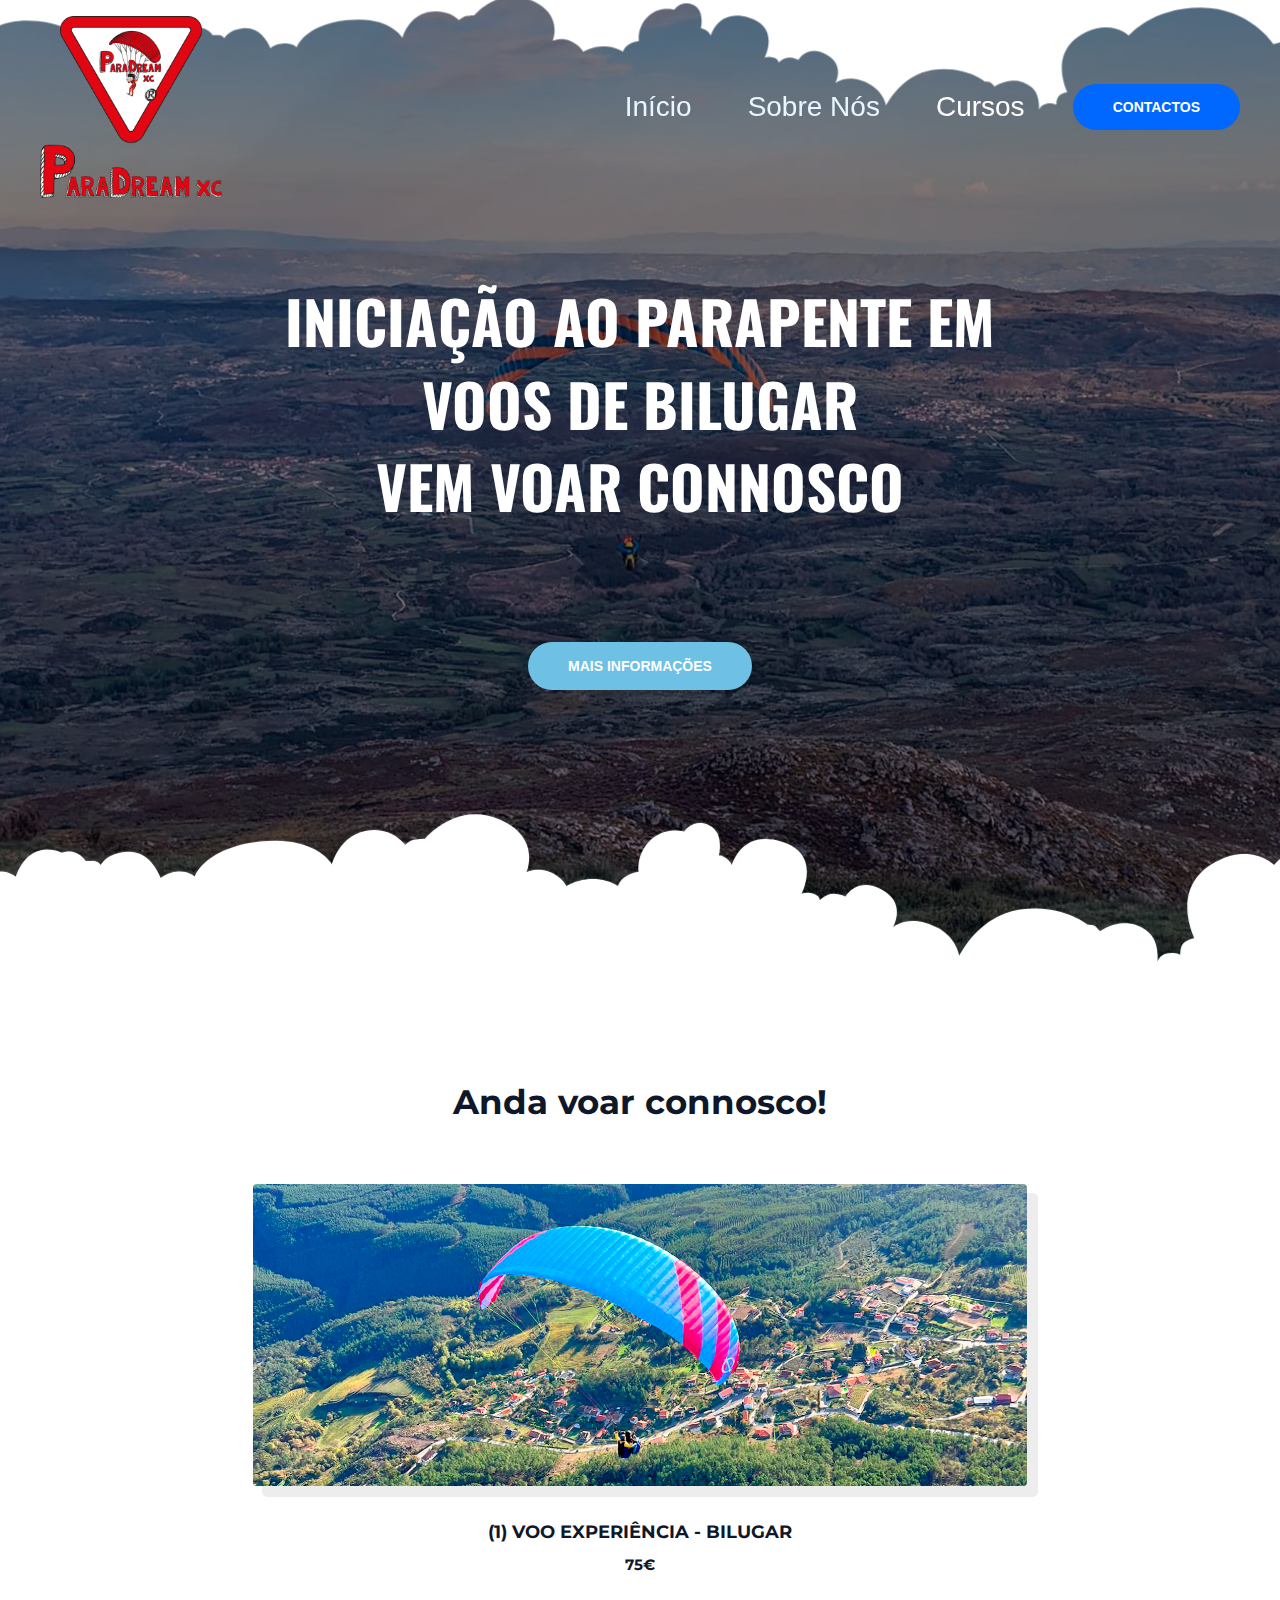
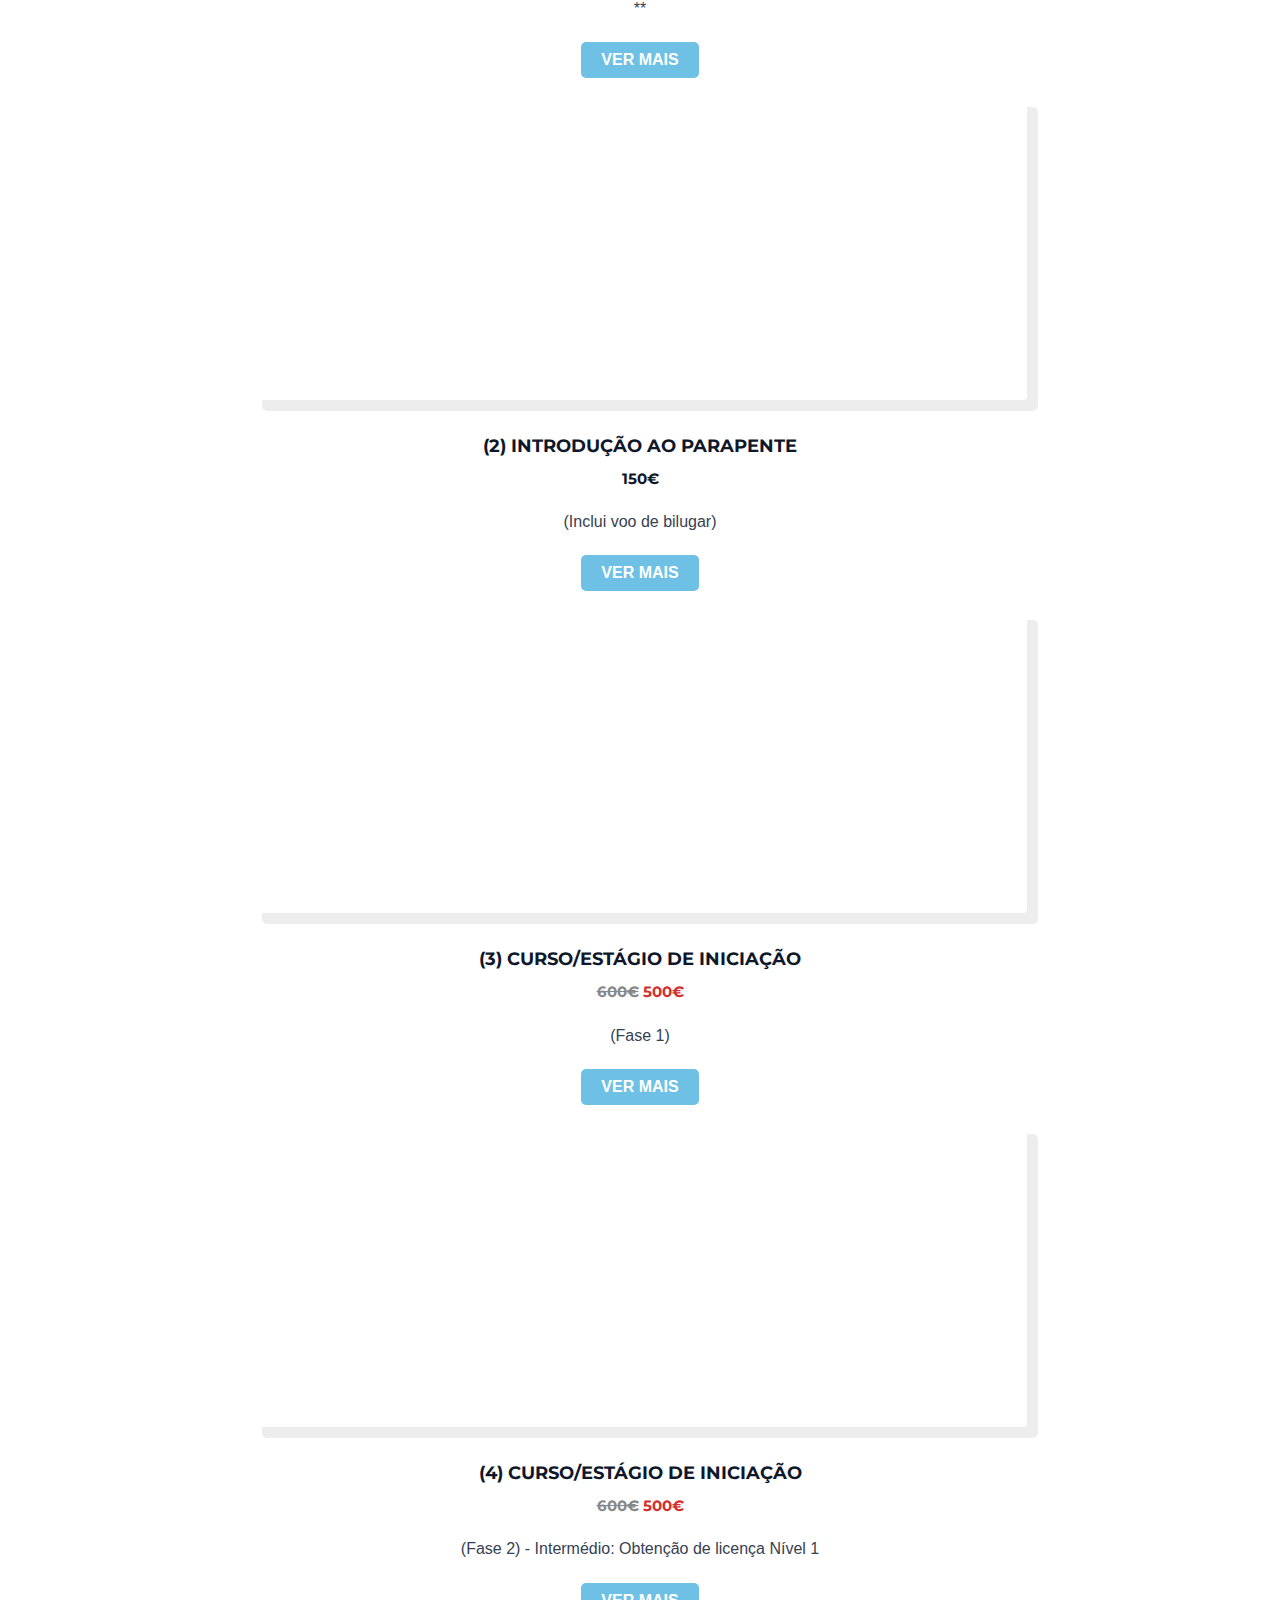
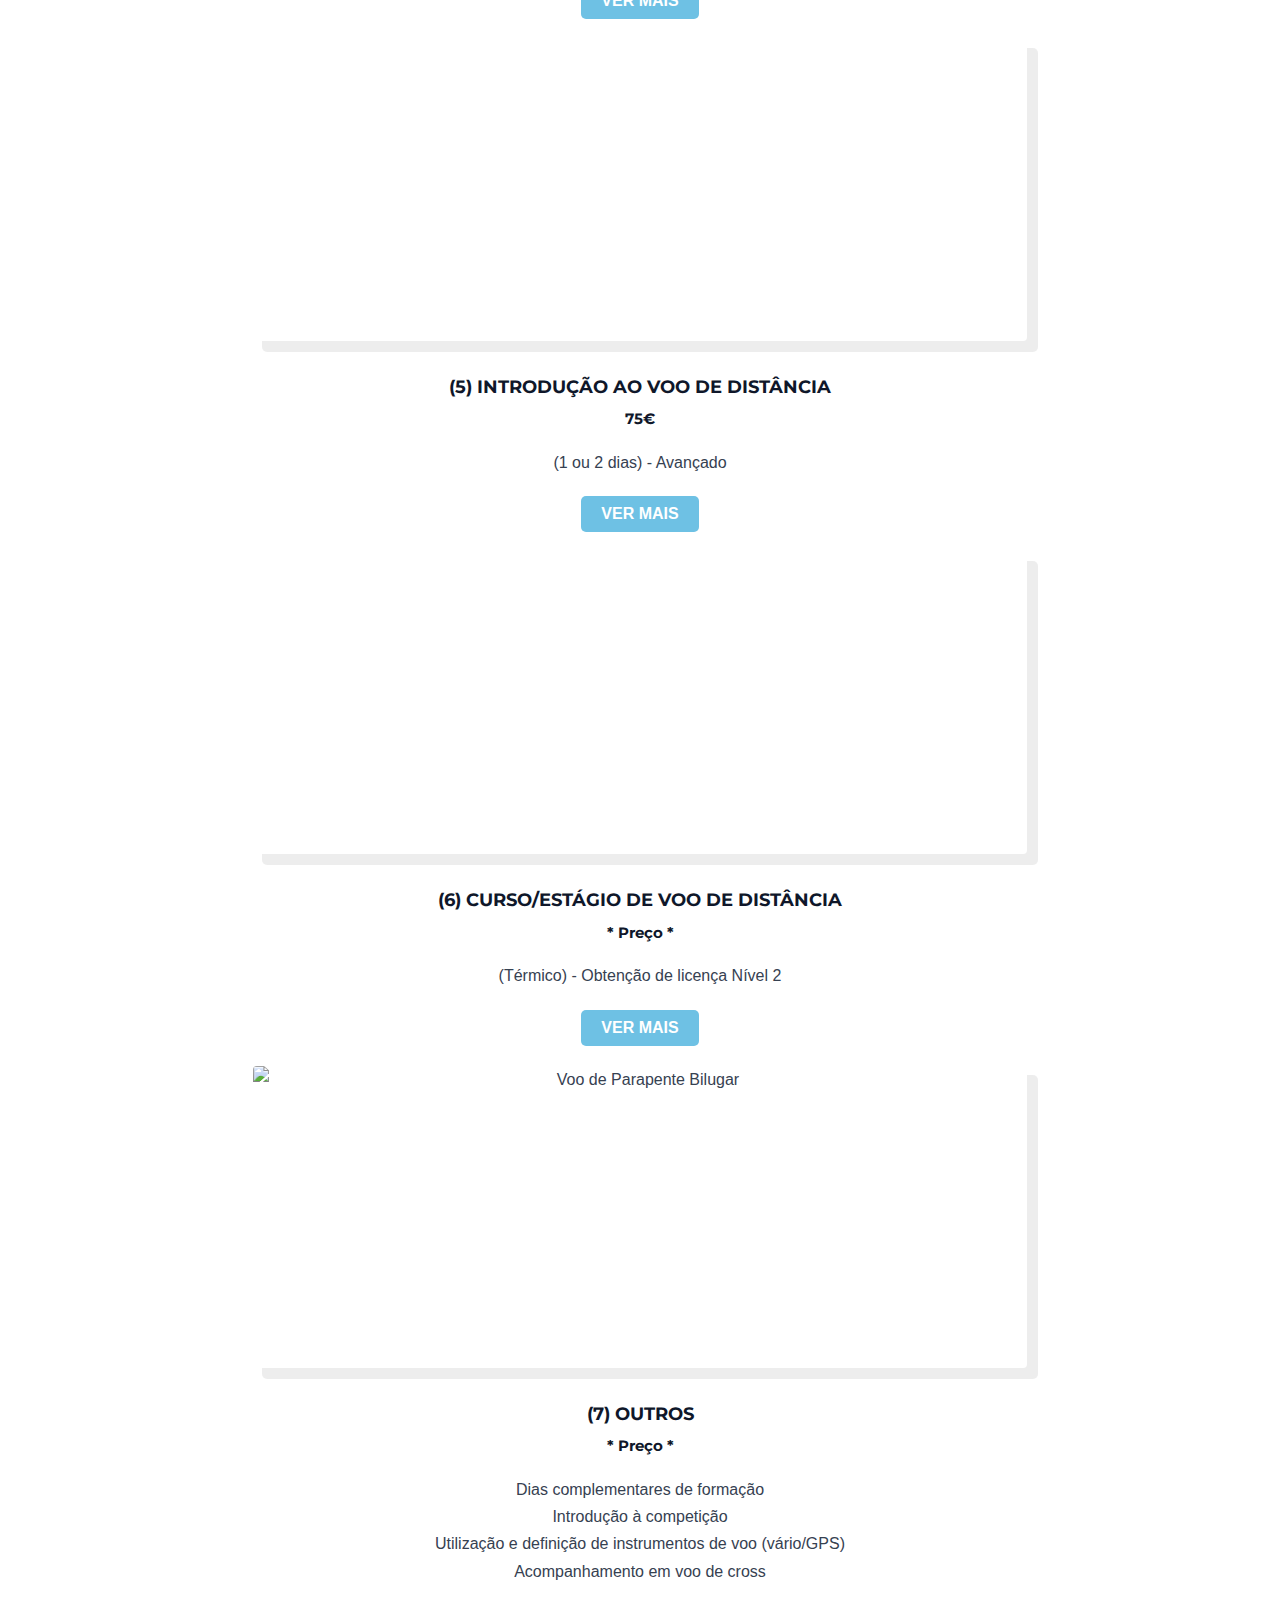
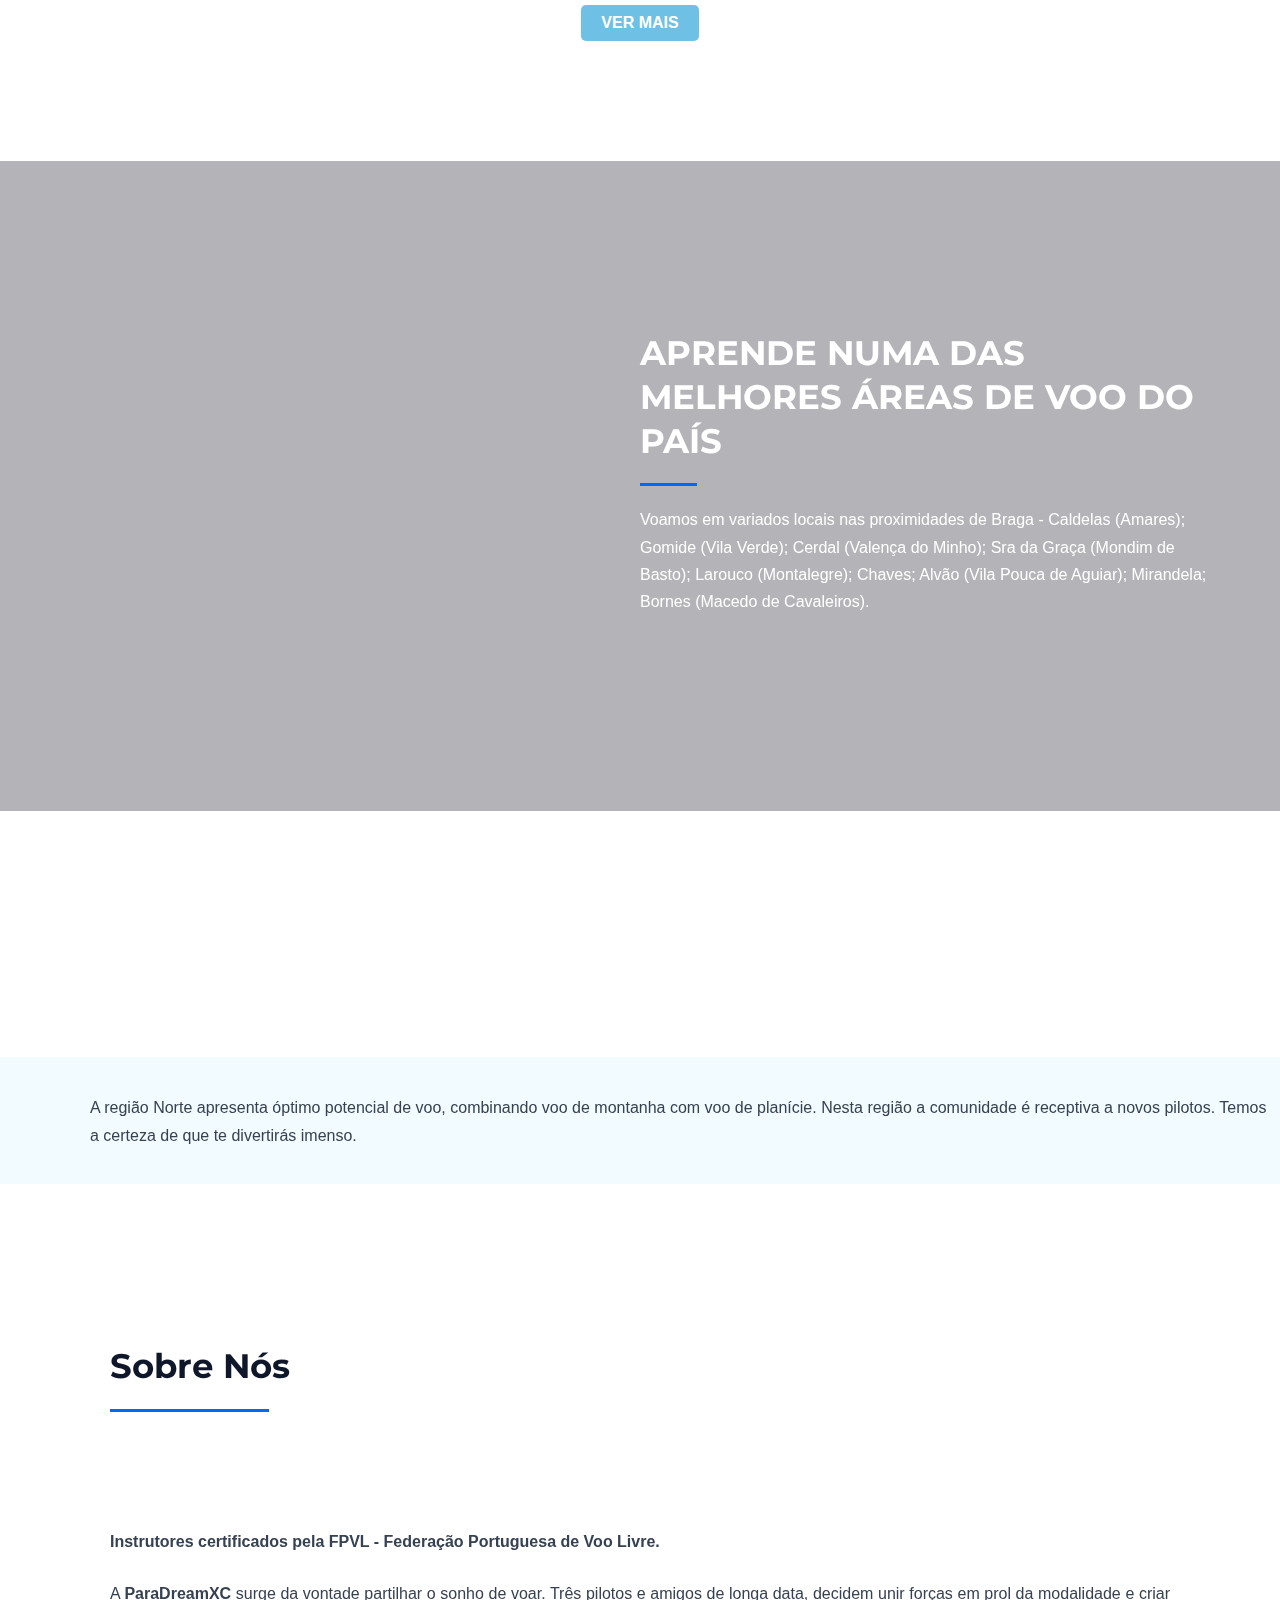
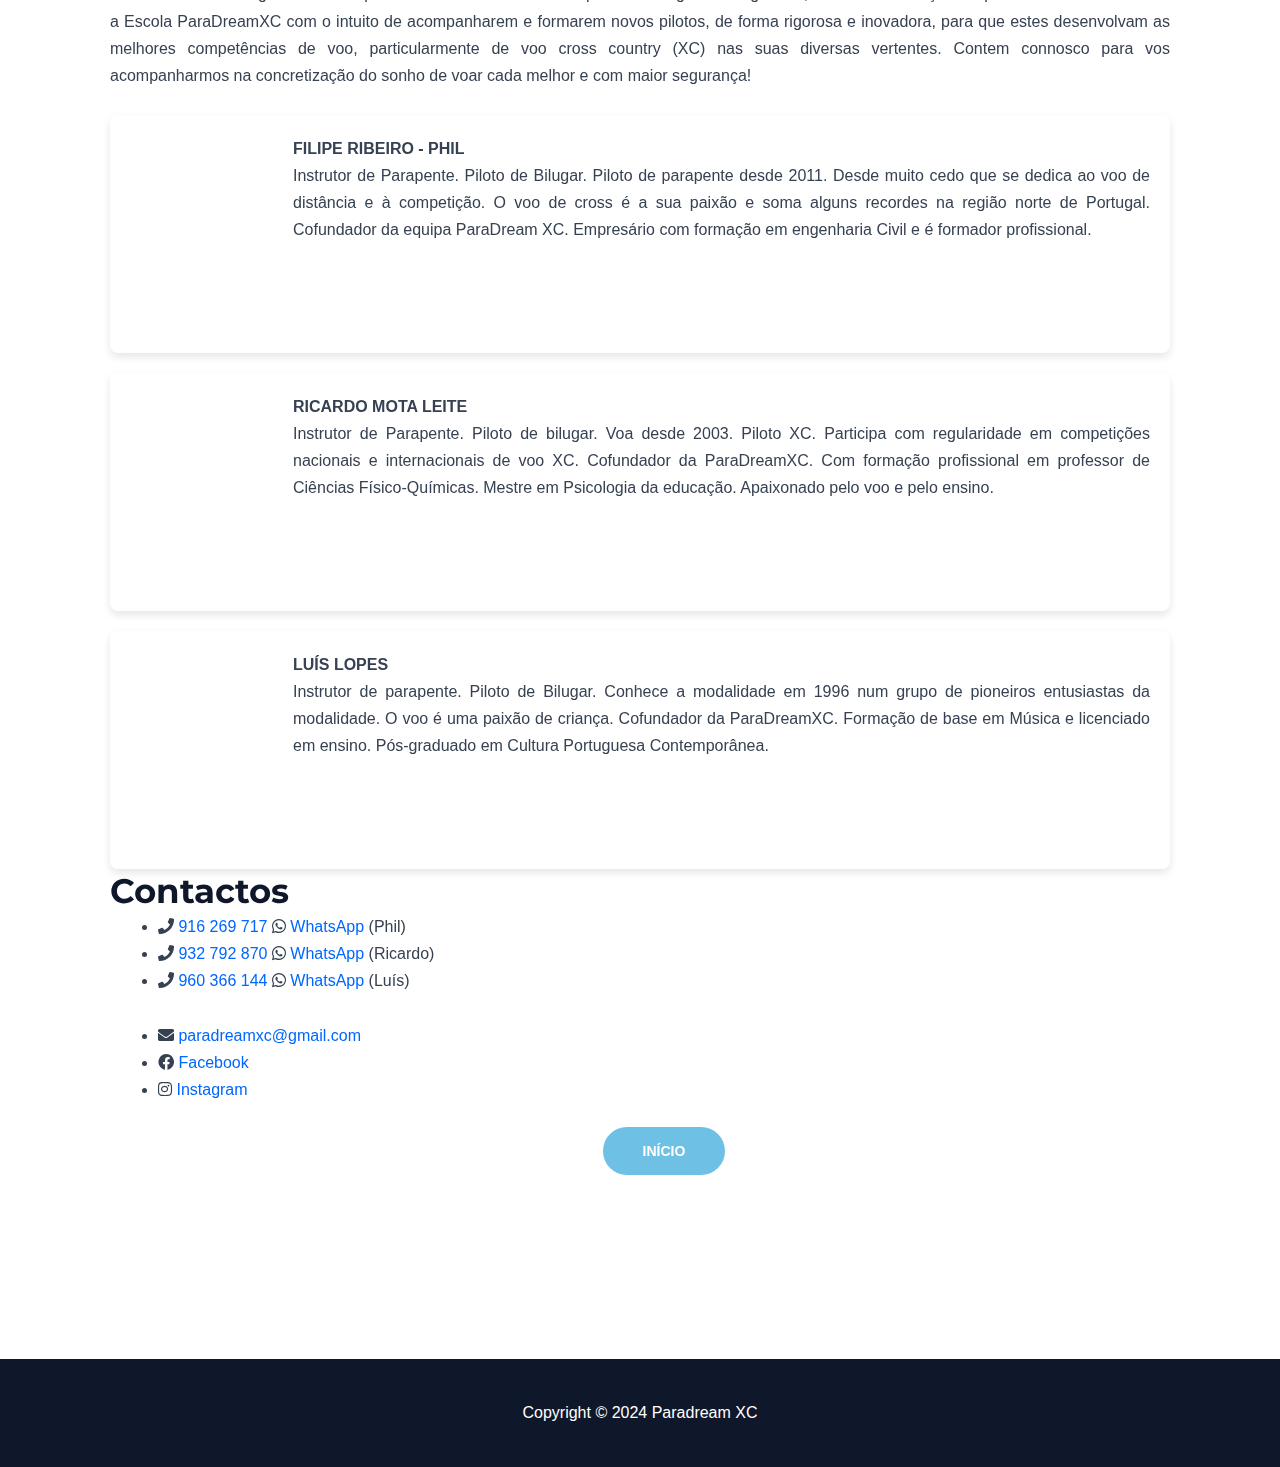
==== commit 1a236853: "Add files via upload" ====
--- a/index.html
+++ b/index.html
@@ -263,57 +263,261 @@
 .elementor-widget-image{text-align:center}.elementor-widget-image a{display:inline-block}.elementor-widget-image a img[src$=".svg"]{width:48px}.elementor-widget-image img{vertical-align:middle;display:inline-block}</style>										<img fetchpriority="high" decoding="async" width="853" height="1280" src="wp-content/uploads/2024/12/VooBilugar.jpg" class="attachment-full size-full wp-image-1299" alt="VooBilugar.jpg" srcset="wp-content/uploads/2024/12/VooBilugar.jpg 853w, wp-content/uploads/2024/12/VooBilugar.jpg 200w, wp-content/uploads/2024/12/VooBilugar.jpg 682w, wp-content/uploads/2024/12/VooBilugar.jpg 768w" sizes="(max-width: 853px) 100vw, 853px" />													</div>
 				</div>
 				<div class="elementor-element elementor-element-984f40e elementor-widget elementor-widget-image-box" data-id="984f40e" data-element_type="widget" data-widget_type="image-box.default">
-				<div class="elementor-widget-container">
-			<style>/*! elementor - v3.22.0 - 26-06-2024 */
-.elementor-widget-image-box .elementor-image-box-content{width:100%}@media (min-width:768px){.elementor-widget-image-box.elementor-position-left .elementor-image-box-wrapper,.elementor-widget-image-box.elementor-position-right .elementor-image-box-wrapper{display:flex}.elementor-widget-image-box.elementor-position-right .elementor-image-box-wrapper{text-align:end;flex-direction:row-reverse}.elementor-widget-image-box.elementor-position-left .elementor-image-box-wrapper{text-align:start;flex-direction:row}.elementor-widget-image-box.elementor-position-top .elementor-image-box-img{margin:auto}.elementor-widget-image-box.elementor-vertical-align-top .elementor-image-box-wrapper{align-items:flex-start}.elementor-widget-image-box.elementor-vertical-align-middle .elementor-image-box-wrapper{align-items:center}.elementor-widget-image-box.elementor-vertical-align-bottom .elementor-image-box-wrapper{align-items:flex-end}}@media (max-width:767px){.elementor-widget-image-box .elementor-image-box-img{margin-left:auto!important;margin-right:auto!important;margin-bottom:15px}}.elementor-widget-image-box .elementor-image-box-img{display:inline-block}.elementor-widget-image-box .elementor-image-box-title a{color:inherit}.elementor-widget-image-box .elementor-image-box-wrapper{text-align:center}.elementor-widget-image-box .elementor-image-box-description{margin:0}</style>
-                    <div class="elementor-image-box-wrapper"><div class="elementor-image-box-content">
-						<h5 class="elementor-image-box-title">VÔO EXPERIÊNCIA - BILUGAR<h6 data-elementor-setting-key="title_text" data-elementor-inline-editing-toolbar="none" data-pen-placeholder="Type Here..." style="font-style: normal; outline-style: initial; outline-width: 0px;">75€</h6></h5><p class="elementor-image-box-description">**</p></div></div>		</div>
-				</div>
-				<div class="elementor-element elementor-element-ca47d33 elementor-align-center elementor-widget elementor-widget-button" data-id="ca47d33" data-element_type="widget" data-widget_type="button.default">
-				<div class="elementor-widget-container">
-					<div class="elementor-button-wrapper">
-			<a class="elementor-button elementor-button-link elementor-size-sm" href="mailto:paradreamxc@gmail.com?subject=VÔO EXPERIÊNCIA - BILUGAR&body=Olá,%0A%0AEstou interessado no VÔO EXPERIÊNCIA - BILUGAR.%0A%0AGostaria de mais informações sobre o curso.%0A%0AAtenciosamente," class="botao-compra">
-						<span class="elementor-button-content-wrapper">
-						<span class="elementor-button-icon">
-				<svg aria-hidden="true" class="e-font-icon-svg e-fas-long-arrow-alt-right" viewBox="0 0 448 512" xmlns="http://www.w3.org/2000/svg"><path d="M313.941 216H12c-6.627 0-12 5.373-12 12v56c0 6.627 5.373 12 12 12h301.941v46.059c0 21.382 25.851 32.09 40.971 16.971l86.059-86.059c9.373-9.373 9.373-24.569 0-33.941l-86.059-86.059c-15.119-15.119-40.971-4.411-40.971 16.971V216z"></path></svg>			</span>
-									<span class="elementor-button-text">Quero Comprar</span>
-					</span>
-					</a>
-		</div>
-				</div>
-				</div>
-				<div class="elementor-element elementor-element-e79cde0 elementor-widget__width-initial elementor-widget elementor-widget-image" data-id="e79cde0" data-element_type="widget" data-widget_type="image.default">
-				<div class="elementor-widget-container">
-													<img decoding="async" width="2560" height="1853" src="wp-content/uploads/2024/12/PrimeiroAluno.jpg" class="attachment-full size-full wp-image-1240" alt="" srcset="wp-content/uploads/2024/12/PrimeiroAluno.jpg 2560w, wp-content/uploads/2024/12/PrimeiroAluno 300w, wp-content/uploads/2024/12/PrimeiroAluno.jpg 1024w, wp-content/uploads/2024/12/PrimeiroAluno 768w, wp-content/uploads/2024/12/PrimeiroAluno.jpg 1536w, wp-content/uploads/2024/12/PrimeiroAluno 2048w" sizes="(max-width: 2560px) 100vw, 2560px" />													</div>
-				</div>
-				<div class="elementor-element elementor-element-bf6aee3 elementor-widget elementor-widget-image-box" data-id="bf6aee3" data-element_type="widget" data-widget_type="image-box.default">
-				<div class="elementor-widget-container">
-			<div class="elementor-image-box-wrapper"><div class="elementor-image-box-content">
-				<h5 class="elementor-image-box-title">INTRODUÇÃO AO PARAPENTE<h6 data-elementor-setting-key="title_text" data-elementor-inline-editing-toolbar="none" data-pen-placeholder="Type Here..." style="font-style: normal; outline-style: initial; outline-width: 0px;">150€</h6></h5><p class="elementor-image-box-description">(Inclui vôo de bilugar)
-</p></div></div>		</div>
-				</div>
-				<div class="elementor-element elementor-element-ca47d33 elementor-align-center elementor-widget elementor-widget-button" data-id="ca47d33" data-element_type="widget" data-widget_type="button.default">
-				<div class="elementor-widget-container">
-					<div class="elementor-button-wrapper">
-			<a class="elementor-button elementor-button-link elementor-size-sm" href="mailto:paradreamxc@gmail.com?subject=CURSO INTRODUÇÃO AO PARAPENTE&body=Olá,%0A%0AEstou interessado no curso INTRODUÇÃO AO PARAPENTE.%0A%0AGostaria de mais informações sobre o curso.%0A%0AAtenciosamente," class="botao-compra">
-						<span class="elementor-button-content-wrapper">
-						<span class="elementor-button-icon">
-				<svg aria-hidden="true" class="e-font-icon-svg e-fas-long-arrow-alt-right" viewBox="0 0 448 512" xmlns="http://www.w3.org/2000/svg"><path d="M313.941 216H12c-6.627 0-12 5.373-12 12v56c0 6.627 5.373 12 12 12h301.941v46.059c0 21.382 25.851 32.09 40.971 16.971l86.059-86.059c9.373-9.373 9.373-24.569 0-33.941l-86.059-86.059c-15.119-15.119-40.971-4.411-40.971 16.971V216z"></path></svg>			</span>
-									<span class="elementor-button-text">Quero Comprar</span>
-					</span>
-					</a>
-		</div>
-				</div>
-				</div>
-				<div class="elementor-element elementor-element-29eb81d elementor-widget__width-initial elementor-widget elementor-widget-image" data-id="29eb81d" data-element_type="widget" data-widget_type="image.default">
-				<div class="elementor-widget-container">
-													<img decoding="async" width="803" height="688" src="wp-content/uploads/2024/12/2naMontanha.jpg" class="attachment-full size-full wp-image-1788" alt="" srcset="wp-content/uploads/2024/12/2naMontanha.jpg 803w, wp-content/uploads/2024/12/2naMontanha.jpg 300w, wp-content/uploads/2024/12/2naMontanha.jpg 768w" sizes="(max-width: 803px) 100vw, 803px" />													</div>
-				</div>
-<div class="elementor-element elementor-element-60dc56c elementor-widget elementor-widget-image-box" data-id="60dc56c" data-element_type="widget" data-widget_type="image-box.default">
-    <div class="elementor-widget-container">
+    <div class="elementor-widget-container">
+        <style>
+            /*! elementor - v3.22.0 - 26-06-2024 */
+            .elementor-widget-image-box .elementor-image-box-content {
+                width: 100%;
+            }
+            @media (min-width:768px) {
+                .elementor-widget-image-box.elementor-position-left .elementor-image-box-wrapper,
+                .elementor-widget-image-box.elementor-position-right .elementor-image-box-wrapper {
+                    display: flex;
+                }
+                .elementor-widget-image-box.elementor-position-right .elementor-image-box-wrapper {
+                    text-align: end;
+                    flex-direction: row-reverse;
+                }
+                .elementor-widget-image-box.elementor-position-left .elementor-image-box-wrapper {
+                    text-align: start;
+                    flex-direction: row;
+                }
+                .elementor-widget-image-box.elementor-position-top .elementor-image-box-img {
+                    margin: auto;
+                }
+                .elementor-widget-image-box.elementor-vertical-align-top .elementor-image-box-wrapper {
+                    align-items: flex-start;
+                }
+                .elementor-widget-image-box.elementor-vertical-align-middle .elementor-image-box-wrapper {
+                    align-items: center;
+                }
+                .elementor-widget-image-box.elementor-vertical-align-bottom .elementor-image-box-wrapper {
+                    align-items: flex-end;
+                }
+            }
+            @media (max-width:767px) {
+                .elementor-widget-image-box .elementor-image-box-img {
+                    margin-left: auto !important;
+                    margin-right: auto !important;
+                    margin-bottom: 15px;
+                }
+            }
+            .elementor-widget-image-box .elementor-image-box-img {
+                display: inline-block;
+            }
+            .elementor-widget-image-box .elementor-image-box-title a {
+                color: inherit;
+            }
+            .elementor-widget-image-box .elementor-image-box-wrapper {
+                text-align: center;
+            }
+            .elementor-widget-image-box .elementor-image-box-description {
+                margin: 0;
+            }
+            .custom-button {
+                padding: 10px 20px;
+                font-size: 16px;
+                cursor: pointer;
+                background-color: #007BFF;
+                color: white;
+                border: none;
+                border-radius: 5px;
+            }
+            .custom-button:hover {
+                background-color: #0056b3;
+            }
+        </style>
         <div class="elementor-image-box-wrapper">
             <div class="elementor-image-box-content">
-                <h5 class="elementor-image-box-title">CURSO/ESTÁGIO DE INICIAÇÃO</h5>
+                <h5 class="elementor-image-box-title">(1) VOO EXPERIÊNCIA - BILUGAR</h5>
+                <h6 style="font-style: normal; outline-style: initial; outline-width: 0px;">75€</h6>
+                <p class="elementor-image-box-description">**</p>
+            </div>
+        </div>
+    </div>
+</div>
+<div class="elementor-element elementor-element-ca47d33 elementor-align-center elementor-widget elementor-widget-button" data-id="ca47d33" data-element_type="widget" data-widget_type="button.default">
+    <div class="elementor-widget-container">
+        <div class="elementor-button-wrapper">
+<!-- Serviço 1 -->
+<section>
+  <button class="custom-button" onclick="abrirJanela('VOO EXPERIÊNCIA - BILUGAR', 'Produto01.html')">Ver Mais</button>
+</section>
+        </div>
+    </div>
+</div>
+            <script>
+function abrirJanela(nomeJanela, url) {
+  const largura = window.innerWidth * 0.75;
+  const altura = window.innerHeight * 0.75;
+  const esquerda = (window.innerWidth - largura) / 2;
+  const topo = (window.innerHeight - altura) / 2;
+
+  window.open(url, nomeJanela, `width=${largura},height=${altura},top=${topo},left=${esquerda}`);
+}
+</script>
+<div class="elementor-element elementor-element-e79cde0 elementor-widget__width-initial elementor-widget elementor-widget-image" data-id="e79cde0" data-element_type="widget" data-widget_type="image.default">
+    <div class="elementor-widget-container">
+        <img decoding="async" width="2560" height="1853" src="wp-content/uploads/2024/12/PrimeiroAluno.jpg" class="attachment-full size-full wp-image-1240" alt="Introdução ao Parapente" />
+    </div>
+</div>
+            				<div class="elementor-element elementor-element-984f40e elementor-widget elementor-widget-image-box" data-id="984f40e" data-element_type="widget" data-widget_type="image-box.default">
+    <div class="elementor-widget-container">
+        <style>
+            /*! elementor - v3.22.0 - 26-06-2024 */
+            .elementor-widget-image-box .elementor-image-box-content {
+                width: 100%;
+            }
+            @media (min-width:768px) {
+                .elementor-widget-image-box.elementor-position-left .elementor-image-box-wrapper,
+                .elementor-widget-image-box.elementor-position-right .elementor-image-box-wrapper {
+                    display: flex;
+                }
+                .elementor-widget-image-box.elementor-position-right .elementor-image-box-wrapper {
+                    text-align: end;
+                    flex-direction: row-reverse;
+                }
+                .elementor-widget-image-box.elementor-position-left .elementor-image-box-wrapper {
+                    text-align: start;
+                    flex-direction: row;
+                }
+                .elementor-widget-image-box.elementor-position-top .elementor-image-box-img {
+                    margin: auto;
+                }
+                .elementor-widget-image-box.elementor-vertical-align-top .elementor-image-box-wrapper {
+                    align-items: flex-start;
+                }
+                .elementor-widget-image-box.elementor-vertical-align-middle .elementor-image-box-wrapper {
+                    align-items: center;
+                }
+                .elementor-widget-image-box.elementor-vertical-align-bottom .elementor-image-box-wrapper {
+                    align-items: flex-end;
+                }
+            }
+            @media (max-width:767px) {
+                .elementor-widget-image-box .elementor-image-box-img {
+                    margin-left: auto !important;
+                    margin-right: auto !important;
+                    margin-bottom: 15px;
+                }
+            }
+            .elementor-widget-image-box .elementor-image-box-img {
+                display: inline-block;
+            }
+            .elementor-widget-image-box .elementor-image-box-title a {
+                color: inherit;
+            }
+            .elementor-widget-image-box .elementor-image-box-wrapper {
+                text-align: center;
+            }
+            .elementor-widget-image-box .elementor-image-box-description {
+                margin: 0;
+            }
+            .custom-button {
+                padding: 10px 20px;
+                font-size: 16px;
+                cursor: pointer;
+                background-color: #007BFF;
+                color: white;
+                border: none;
+                border-radius: 5px;
+            }
+            .custom-button:hover {
+                background-color: #0056b3;
+            }
+        </style>
+        <div class="elementor-image-box-wrapper">
+            <div class="elementor-image-box-content">
+                <h5 class="elementor-image-box-title">(2) INTRODUÇÃO AO PARAPENTE</h5>
+                <h6 style="font-style: normal; outline-style: initial; outline-width: 0px;">150€</h6>
+                <p class="elementor-image-box-description">(Inclui voo de bilugar)</p>
+            </div>
+        </div>
+    </div>
+</div>
+<div class="elementor-element elementor-element-ca47d33 elementor-align-center elementor-widget elementor-widget-button" data-id="ca47d33" data-element_type="widget" data-widget_type="button.default">
+    <div class="elementor-widget-container">
+        <div class="elementor-button-wrapper">
+<!-- Serviço 2 -->
+<section>
+  <button class="custom-button" onclick="abrirJanela('INTRODUÇÃO AO PARAPENTE', 'Produto02.html')">Ver Mais</button>
+</section>
+        </div>
+    </div>
+</div>
+<div class="elementor-element elementor-element-e79cde0 elementor-widget__width-initial elementor-widget elementor-widget-image" data-id="e79cde0" data-element_type="widget" data-widget_type="image.default">
+    <div class="elementor-widget-container">
+        <img decoding="async" width="2560" height="1853" src="wp-content/uploads/2024/12/2naMontanha.jpg" class="attachment-full size-full wp-image-1240" alt="Voo de Parapente Bilugar" />
+    </div>
+</div>
+            				<div class="elementor-element elementor-element-984f40e elementor-widget elementor-widget-image-box" data-id="984f40e" data-element_type="widget" data-widget_type="image-box.default">
+    <div class="elementor-widget-container">
+        <style>
+            /*! elementor - v3.22.0 - 26-06-2024 */
+            .elementor-widget-image-box .elementor-image-box-content {
+                width: 100%;
+            }
+            @media (min-width:768px) {
+                .elementor-widget-image-box.elementor-position-left .elementor-image-box-wrapper,
+                .elementor-widget-image-box.elementor-position-right .elementor-image-box-wrapper {
+                    display: flex;
+                }
+                .elementor-widget-image-box.elementor-position-right .elementor-image-box-wrapper {
+                    text-align: end;
+                    flex-direction: row-reverse;
+                }
+                .elementor-widget-image-box.elementor-position-left .elementor-image-box-wrapper {
+                    text-align: start;
+                    flex-direction: row;
+                }
+                .elementor-widget-image-box.elementor-position-top .elementor-image-box-img {
+                    margin: auto;
+                }
+                .elementor-widget-image-box.elementor-vertical-align-top .elementor-image-box-wrapper {
+                    align-items: flex-start;
+                }
+                .elementor-widget-image-box.elementor-vertical-align-middle .elementor-image-box-wrapper {
+                    align-items: center;
+                }
+                .elementor-widget-image-box.elementor-vertical-align-bottom .elementor-image-box-wrapper {
+                    align-items: flex-end;
+                }
+            }
+            @media (max-width:767px) {
+                .elementor-widget-image-box .elementor-image-box-img {
+                    margin-left: auto !important;
+                    margin-right: auto !important;
+                    margin-bottom: 15px;
+                }
+            }
+            .elementor-widget-image-box .elementor-image-box-img {
+                display: inline-block;
+            }
+            .elementor-widget-image-box .elementor-image-box-title a {
+                color: inherit;
+            }
+            .elementor-widget-image-box .elementor-image-box-wrapper {
+                text-align: center;
+            }
+            .elementor-widget-image-box .elementor-image-box-description {
+                margin: 0;
+            }
+            .custom-button {
+                padding: 10px 20px;
+                font-size: 16px;
+                cursor: pointer;
+                background-color: #007BFF;
+                color: white;
+                border: none;
+                border-radius: 5px;
+            }
+            .custom-button:hover {
+                background-color: #0056b3;
+            }
+        </style>
+        <div class="elementor-image-box-wrapper">
+            <div class="elementor-image-box-content">
+                <h5 class="elementor-image-box-title">(3) CURSO/ESTÁGIO DE INICIAÇÃO</h5>
                 <h6 data-elementor-setting-key="title_text" data-elementor-inline-editing-toolbar="none" data-pen-placeholder="Type Here..." style="font-style: normal; outline-style: initial; outline-width: 0px;">
                     <span style="text-decoration: line-through; color: #888;">600€</span> 
                     <span style="color: #d32f2f; font-weight: bold;">500€</span>
@@ -323,27 +527,89 @@
         </div>
     </div>
 </div>
-
-				<div class="elementor-element elementor-element-ca47d33 elementor-align-center elementor-widget elementor-widget-button" data-id="ca47d33" data-element_type="widget" data-widget_type="button.default">
-				<div class="elementor-widget-container">
-					<div class="elementor-button-wrapper">
-			<a class="elementor-button elementor-button-link elementor-size-sm" href="mailto:paradreamxc@gmail.com?subject=CURSO/ESTÁGIO DE INICIAÇÃO (Fase 1)&body=Olá,%0A%0AEstou interessado no CURSO/ESTÁGIO DE INICIAÇÃO (Fase 1).%0A%0AGostaria de mais informações sobre o curso.%0A%0AAtenciosamente," class="botao-compra">
-						<span class="elementor-button-content-wrapper">
-						<span class="elementor-button-icon">
-				<svg aria-hidden="true" class="e-font-icon-svg e-fas-long-arrow-alt-right" viewBox="0 0 448 512" xmlns="http://www.w3.org/2000/svg"><path d="M313.941 216H12c-6.627 0-12 5.373-12 12v56c0 6.627 5.373 12 12 12h301.941v46.059c0 21.382 25.851 32.09 40.971 16.971l86.059-86.059c9.373-9.373 9.373-24.569 0-33.941l-86.059-86.059c-15.119-15.119-40.971-4.411-40.971 16.971V216z"></path></svg>			</span>
-									<span class="elementor-button-text">Quero Comprar</span>
-					</span>
-					</a>
-		</div>
-				</div>
-				</div>
-				<div class="elementor-element elementor-element-29eb81d elementor-widget__width-initial elementor-widget elementor-widget-image" data-id="29eb81d" data-element_type="widget" data-widget_type="image.default">
-				<div class="elementor-widget-container">
-													<img decoding="async" width="803" height="688" src="wp-content/uploads/2024/12/Aterragem.jpg" class="attachment-full size-full wp-image-1788" alt="" srcset="wp-content/uploads/2024/12/Aterragem.jpg 803w, wp-content/uploads/2024/12/parapente_ceu.jpg 300w, wp-content/uploads/2024/12/Aterragem.jpg 768w" sizes="(max-width: 803px) 100vw, 803px" />													</div>
-				</div>
-				<div class="elementor-element elementor-element-60dc56c elementor-widget elementor-widget-image-box" data-id="60dc56c" data-element_type="widget" data-widget_type="image-box.default">
-				<div class="elementor-widget-container">
-			<div class="elementor-image-box-wrapper"><div class="elementor-image-box-content"><h5 class="elementor-image-box-title">CURSO/ESTÁGIO DE INICIAÇÃO</h5>
+<div class="elementor-element elementor-element-ca47d33 elementor-align-center elementor-widget elementor-widget-button" data-id="ca47d33" data-element_type="widget" data-widget_type="button.default">
+    <div class="elementor-widget-container">
+        <div class="elementor-button-wrapper">
+<!-- Serviço 3 -->
+<section>
+  <button class="custom-button" onclick="abrirJanela('CURSO/ESTÁGIO DE INICIAÇÃO', 'Produto03.html')">Ver Mais</button>
+</section>
+        </div>
+    </div>
+</div>
+<div class="elementor-element elementor-element-e79cde0 elementor-widget__width-initial elementor-widget elementor-widget-image" data-id="e79cde0" data-element_type="widget" data-widget_type="image.default">
+    <div class="elementor-widget-container">
+        <img decoding="async" width="2560" height="1853" src="wp-content/uploads/2024/12/Aterragem.jpg" class="attachment-full size-full wp-image-1240" alt="Voo de Parapente Bilugar" />
+    </div>
+</div>
+            				<div class="elementor-element elementor-element-984f40e elementor-widget elementor-widget-image-box" data-id="984f40e" data-element_type="widget" data-widget_type="image-box.default">
+    <div class="elementor-widget-container">
+        <style>
+            /*! elementor - v3.22.0 - 26-06-2024 */
+            .elementor-widget-image-box .elementor-image-box-content {
+                width: 100%;
+            }
+            @media (min-width:768px) {
+                .elementor-widget-image-box.elementor-position-left .elementor-image-box-wrapper,
+                .elementor-widget-image-box.elementor-position-right .elementor-image-box-wrapper {
+                    display: flex;
+                }
+                .elementor-widget-image-box.elementor-position-right .elementor-image-box-wrapper {
+                    text-align: end;
+                    flex-direction: row-reverse;
+                }
+                .elementor-widget-image-box.elementor-position-left .elementor-image-box-wrapper {
+                    text-align: start;
+                    flex-direction: row;
+                }
+                .elementor-widget-image-box.elementor-position-top .elementor-image-box-img {
+                    margin: auto;
+                }
+                .elementor-widget-image-box.elementor-vertical-align-top .elementor-image-box-wrapper {
+                    align-items: flex-start;
+                }
+                .elementor-widget-image-box.elementor-vertical-align-middle .elementor-image-box-wrapper {
+                    align-items: center;
+                }
+                .elementor-widget-image-box.elementor-vertical-align-bottom .elementor-image-box-wrapper {
+                    align-items: flex-end;
+                }
+            }
+            @media (max-width:767px) {
+                .elementor-widget-image-box .elementor-image-box-img {
+                    margin-left: auto !important;
+                    margin-right: auto !important;
+                    margin-bottom: 15px;
+                }
+            }
+            .elementor-widget-image-box .elementor-image-box-img {
+                display: inline-block;
+            }
+            .elementor-widget-image-box .elementor-image-box-title a {
+                color: inherit;
+            }
+            .elementor-widget-image-box .elementor-image-box-wrapper {
+                text-align: center;
+            }
+            .elementor-widget-image-box .elementor-image-box-description {
+                margin: 0;
+            }
+            .custom-button {
+                padding: 10px 20px;
+                font-size: 16px;
+                cursor: pointer;
+                background-color: #007BFF;
+                color: white;
+                border: none;
+                border-radius: 5px;
+            }
+            .custom-button:hover {
+                background-color: #0056b3;
+            }
+        </style>
+        <div class="elementor-image-box-wrapper">
+            <div class="elementor-image-box-content">
+                <h5 class="elementor-image-box-title">(4) CURSO/ESTÁGIO DE INICIAÇÃO</h5>
                 <h6 data-elementor-setting-key="title_text" data-elementor-inline-editing-toolbar="none" data-pen-placeholder="Type Here..." style="font-style: normal; outline-style: initial; outline-width: 0px;">
                     <span style="text-decoration: line-through; color: #888;">600€</span> 
                     <span style="color: #d32f2f; font-weight: bold;">500€</span>
@@ -353,145 +619,286 @@
         </div>
     </div>
 </div>
-
-				<div class="elementor-element elementor-element-ca47d33 elementor-align-center elementor-widget elementor-widget-button" data-id="ca47d33" data-element_type="widget" data-widget_type="button.default">
-				<div class="elementor-widget-container">
-					<div class="elementor-button-wrapper">
-			<a class="elementor-button elementor-button-link elementor-size-sm" href="mailto:paradreamxc@gmail.com?subject=CURSO/ESTÁGIO DE INICIAÇÃO (Fase 2)&body=Olá,%0A%0AEstou interessado no CURSO/ESTÁGIO DE INICIAÇÃO (Fase 2).%0A%0AGostaria de mais informações sobre o curso.%0A%0AAtenciosamente," class="botao-compra">
-						<span class="elementor-button-content-wrapper">
-						<span class="elementor-button-icon">
-				<svg aria-hidden="true" class="e-font-icon-svg e-fas-long-arrow-alt-right" viewBox="0 0 448 512" xmlns="http://www.w3.org/2000/svg"><path d="M313.941 216H12c-6.627 0-12 5.373-12 12v56c0 6.627 5.373 12 12 12h301.941v46.059c0 21.382 25.851 32.09 40.971 16.971l86.059-86.059c9.373-9.373 9.373-24.569 0-33.941l-86.059-86.059c-15.119-15.119-40.971-4.411-40.971 16.971V216z"></path></svg>			</span>
-									<span class="elementor-button-text">Quero Comprar</span>
-					</span>
-					</a>
-		</div>
-				</div>
-				</div>
-				<div class="elementor-element elementor-element-29eb81d elementor-widget__width-initial elementor-widget elementor-widget-image" data-id="29eb81d" data-element_type="widget" data-widget_type="image.default">
-				<div class="elementor-widget-container">
-													<img decoding="async" width="803" height="688" src="wp-content/uploads/2024/12/VooHorizonte.jpg" class="attachment-full size-full wp-image-1788" alt="" srcset="wp-content/uploads/2024/12/VooHorizonte.jpg 803w, wp-content/uploads/2024/12/VooHorizonte.jpg 300w, wp-content/uploads/2024/12/VooHorizonte.jpg 768w" sizes="(max-width: 803px) 100vw, 803px" />													</div>
-				</div>
-				<div class="elementor-element elementor-element-60dc56c elementor-widget elementor-widget-image-box" data-id="60dc56c" data-element_type="widget" data-widget_type="image-box.default">
-				<div class="elementor-widget-container">
-			<div class="elementor-image-box-wrapper"><div class="elementor-image-box-content"><h5 class="elementor-image-box-title">INTRODUÇÃO AO VOO DE DISTÂNCIA</h5>
-                <h6 data-elementor-setting-key="title_text" data-elementor-inline-editing-toolbar="none" data-pen-placeholder="Type Here..." style="font-style: normal; outline-style: initial; outline-width: 0px;">
-                    <span style="font-weight: bold;">75€/dia</span>
-                </h6>
+<div class="elementor-element elementor-element-ca47d33 elementor-align-center elementor-widget elementor-widget-button" data-id="ca47d33" data-element_type="widget" data-widget_type="button.default">
+    <div class="elementor-widget-container">
+        <div class="elementor-button-wrapper">
+<!-- Serviço 4 -->
+<section>
+  <button class="custom-button" onclick="abrirJanela('CURSO/ESTÁGIO DE INICIAÇÃO', 'Produto04.html')">Ver Mais</button>
+</section>
+        </div>
+    </div>
+</div>
+<div class="elementor-element elementor-element-e79cde0 elementor-widget__width-initial elementor-widget elementor-widget-image" data-id="e79cde0" data-element_type="widget" data-widget_type="image.default">
+    <div class="elementor-widget-container">
+        <img decoding="async" width="2560" height="1853" src="wp-content/uploads/2024/12/VooHorizonte.jpg" class="attachment-full size-full wp-image-1240" alt="Voo de Parapente Bilugar" />
+    </div>
+</div>
+            				<div class="elementor-element elementor-element-984f40e elementor-widget elementor-widget-image-box" data-id="984f40e" data-element_type="widget" data-widget_type="image-box.default">
+    <div class="elementor-widget-container">
+        <style>
+            /*! elementor - v3.22.0 - 26-06-2024 */
+            .elementor-widget-image-box .elementor-image-box-content {
+                width: 100%;
+            }
+            @media (min-width:768px) {
+                .elementor-widget-image-box.elementor-position-left .elementor-image-box-wrapper,
+                .elementor-widget-image-box.elementor-position-right .elementor-image-box-wrapper {
+                    display: flex;
+                }
+                .elementor-widget-image-box.elementor-position-right .elementor-image-box-wrapper {
+                    text-align: end;
+                    flex-direction: row-reverse;
+                }
+                .elementor-widget-image-box.elementor-position-left .elementor-image-box-wrapper {
+                    text-align: start;
+                    flex-direction: row;
+                }
+                .elementor-widget-image-box.elementor-position-top .elementor-image-box-img {
+                    margin: auto;
+                }
+                .elementor-widget-image-box.elementor-vertical-align-top .elementor-image-box-wrapper {
+                    align-items: flex-start;
+                }
+                .elementor-widget-image-box.elementor-vertical-align-middle .elementor-image-box-wrapper {
+                    align-items: center;
+                }
+                .elementor-widget-image-box.elementor-vertical-align-bottom .elementor-image-box-wrapper {
+                    align-items: flex-end;
+                }
+            }
+            @media (max-width:767px) {
+                .elementor-widget-image-box .elementor-image-box-img {
+                    margin-left: auto !important;
+                    margin-right: auto !important;
+                    margin-bottom: 15px;
+                }
+            }
+            .elementor-widget-image-box .elementor-image-box-img {
+                display: inline-block;
+            }
+            .elementor-widget-image-box .elementor-image-box-title a {
+                color: inherit;
+            }
+            .elementor-widget-image-box .elementor-image-box-wrapper {
+                text-align: center;
+            }
+            .elementor-widget-image-box .elementor-image-box-description {
+                margin: 0;
+            }
+            .custom-button {
+                padding: 10px 20px;
+                font-size: 16px;
+                cursor: pointer;
+                background-color: #007BFF;
+                color: white;
+                border: none;
+                border-radius: 5px;
+            }
+            .custom-button:hover {
+                background-color: #0056b3;
+            }
+        </style>
+        <div class="elementor-image-box-wrapper">
+            <div class="elementor-image-box-content">
+                <h5 class="elementor-image-box-title">(5) INTRODUÇÃO AO VOO DE DISTÂNCIA</h5>
+                <h6 style="font-style: normal; outline-style: initial; outline-width: 0px;">75€</h6>
                 <p class="elementor-image-box-description">(1 ou 2 dias) - Avançado</p>
             </div>
         </div>
     </div>
 </div>
-
-				<div class="elementor-element elementor-element-ca47d33 elementor-align-center elementor-widget elementor-widget-button" data-id="ca47d33" data-element_type="widget" data-widget_type="button.default">
-				<div class="elementor-widget-container">
-					<div class="elementor-button-wrapper">
-			<a class="elementor-button elementor-button-link elementor-size-sm" href="mailto:paradreamxc@gmail.com?subject=INTRODUÇÃO AO VOO DE DISTÂNCIA&body=Olá,%0A%0AEstou interessado no curso INTRODUÇÃO AO VOO DE DISTÂNCIA.%0A%0AGostaria de mais informações sobre o curso.%0A%0AAtenciosamente," class="botao-compra">
-						<span class="elementor-button-content-wrapper">
-						<span class="elementor-button-icon">
-				<svg aria-hidden="true" class="e-font-icon-svg e-fas-long-arrow-alt-right" viewBox="0 0 448 512" xmlns="http://www.w3.org/2000/svg"><path d="M313.941 216H12c-6.627 0-12 5.373-12 12v56c0 6.627 5.373 12 12 12h301.941v46.059c0 21.382 25.851 32.09 40.971 16.971l86.059-86.059c9.373-9.373 9.373-24.569 0-33.941l-86.059-86.059c-15.119-15.119-40.971-4.411-40.971 16.971V216z"></path></svg>			</span>
-									<span class="elementor-button-text">Quero Comprar</span>
-					</span>
-					</a>
-		</div>
-				</div>
-				</div>
-				<div class="elementor-element elementor-element-29eb81d elementor-widget__width-initial elementor-widget elementor-widget-image" data-id="29eb81d" data-element_type="widget" data-widget_type="image.default">
-				<div class="elementor-widget-container">
-													<img decoding="async" width="803" height="688" src="wp-content/uploads/2024/12/parapente_ceu.jpg" class="attachment-full size-full wp-image-1788" alt="" srcset="wp-content/uploads/2024/12/parapente_ceu.jpg 803w, wp-content/uploads/2024/12/parapente_ceu.jpg 300w, wp-content/uploads/2024/12/parapente_ceu.jpg 768w" sizes="(max-width: 803px) 100vw, 803px" />													</div>
-				</div>
-				<div class="elementor-element elementor-element-60dc56c elementor-widget elementor-widget-image-box" data-id="60dc56c" data-element_type="widget" data-widget_type="image-box.default">
-				<div class="elementor-widget-container">
-			<div class="elementor-image-box-wrapper"><div class="elementor-image-box-content"><h5 class="elementor-image-box-title">CURSO/ESTÁGIO DE VOO DE DISTÂNCIA</h5>
-                <h6 data-elementor-setting-key="title_text" data-elementor-inline-editing-toolbar="none" data-pen-placeholder="Type Here..." style="font-style: normal; outline-style: initial; outline-width: 0px;">
-                    <span style="font-weight: bold;">* Preço *</span>
-                </h6>
-                <p class="elementor-image-box-description">(Térmico) - Obtenção de licença Nível 2
-<br><br>
-					<p style="text-align: justify;">
-				Formação Avançada em Parapente: Domina os Céus com Segurança e Precisão
-Desafia os teus limites e eleva-te a novos patamares com a nossa Formação Avançada em Parapente! Esta etapa é essencial para aperfeiçoares as tuas habilidades e enfrentares com confiança as mais exigentes condições de voo.
-A nossa formação prepara-te para operares com segurança mesmo nos cenários mais desafiadores. Aprende a manter o controlo da asa e a reagir com precisão a situações inesperadas, mesmo quando o tempo de decisão é limitado.
-Voo em Condições Térmicas
-Ganha competência para voares em ambientes com intensa atividade térmica, onde a leitura do céu e do terreno se torna essencial. Aprende a identificar formações de nuvens, como cúmulos, que sinalizam zonas de ascendência, e a interpretar sinais visuais no relevo e na vegetação que indicam correntes térmicas ativas.
-Aperfeiçoa a tua técnica de pilotagem em térmica, otimizando o uso das ascendências com manobras precisas e ajustando a inclinação e o raio de curva para maximizar a subida. Domina a gestão da velocidade de voo, sabendo quando acelerar para atravessar áreas de descendência e quando desacelerar para aproveitar melhor as térmicas, garantindo eficiência e segurança durante o voo de cross (voo XC).
-Além das habilidades técnicas, desenvolve também a tua gestão emocional. Aprende a manter a calma e a concentração em situações desafiantes, gerindo a ansiedade e a tomada de decisões sob pressão. O equilíbrio emocional é fundamental para manter o controlo e a segurança em voos prolongados e exigentes.
-Este é o caminho para dominares o voo de cross com confiança, explorando o potencial das condições térmicas e superando os teus próprios limites.
-Segurança em Primeiro Lugar
-Sê proativo na tua segurança. Planeia os teus voos com cuidado, informa terceiros sobre as tuas rotas. Em locais remotos, a tua preparação pode ser decisiva.
-Esta formação não é apenas um passo adiante; é a evolução necessária para quem busca voar com performance, segurança e responsabilidade.
-Desafia-te. Supera-te. Voa com confiança.
-Inscreve-te já e torna-te um piloto avançado de parapente pronto para conquistar os céus!</p>
+<div class="elementor-element elementor-element-ca47d33 elementor-align-center elementor-widget elementor-widget-button" data-id="ca47d33" data-element_type="widget" data-widget_type="button.default">
+    <div class="elementor-widget-container">
+        <div class="elementor-button-wrapper">
+<!-- Serviço 5 -->
+<section>
+  <button class="custom-button" onclick="abrirJanela('INTRODUÇÃO AO VOO DE DISTÂNCIA', 'Produto05.html')">Ver Mais</button>
+</section>
+        </div>
+    </div>
+</div>
+<div class="elementor-element elementor-element-e79cde0 elementor-widget__width-initial elementor-widget elementor-widget-image" data-id="e79cde0" data-element_type="widget" data-widget_type="image.default">
+    <div class="elementor-widget-container">
+        <img decoding="async" width="2560" height="1853" src="wp-content/uploads/2024/12/parapente_ceu.jpg" class="attachment-full size-full wp-image-1240" alt="Voo de Parapente Bilugar" />
+    </div>
+</div>
+            				<div class="elementor-element elementor-element-984f40e elementor-widget elementor-widget-image-box" data-id="984f40e" data-element_type="widget" data-widget_type="image-box.default">
+    <div class="elementor-widget-container">
+        <style>
+            /*! elementor - v3.22.0 - 26-06-2024 */
+            .elementor-widget-image-box .elementor-image-box-content {
+                width: 100%;
+            }
+            @media (min-width:768px) {
+                .elementor-widget-image-box.elementor-position-left .elementor-image-box-wrapper,
+                .elementor-widget-image-box.elementor-position-right .elementor-image-box-wrapper {
+                    display: flex;
+                }
+                .elementor-widget-image-box.elementor-position-right .elementor-image-box-wrapper {
+                    text-align: end;
+                    flex-direction: row-reverse;
+                }
+                .elementor-widget-image-box.elementor-position-left .elementor-image-box-wrapper {
+                    text-align: start;
+                    flex-direction: row;
+                }
+                .elementor-widget-image-box.elementor-position-top .elementor-image-box-img {
+                    margin: auto;
+                }
+                .elementor-widget-image-box.elementor-vertical-align-top .elementor-image-box-wrapper {
+                    align-items: flex-start;
+                }
+                .elementor-widget-image-box.elementor-vertical-align-middle .elementor-image-box-wrapper {
+                    align-items: center;
+                }
+                .elementor-widget-image-box.elementor-vertical-align-bottom .elementor-image-box-wrapper {
+                    align-items: flex-end;
+                }
+            }
+            @media (max-width:767px) {
+                .elementor-widget-image-box .elementor-image-box-img {
+                    margin-left: auto !important;
+                    margin-right: auto !important;
+                    margin-bottom: 15px;
+                }
+            }
+            .elementor-widget-image-box .elementor-image-box-img {
+                display: inline-block;
+            }
+            .elementor-widget-image-box .elementor-image-box-title a {
+                color: inherit;
+            }
+            .elementor-widget-image-box .elementor-image-box-wrapper {
+                text-align: center;
+            }
+            .elementor-widget-image-box .elementor-image-box-description {
+                margin: 0;
+            }
+            .custom-button {
+                padding: 10px 20px;
+                font-size: 16px;
+                cursor: pointer;
+                background-color: #007BFF;
+                color: white;
+                border: none;
+                border-radius: 5px;
+            }
+            .custom-button:hover {
+                background-color: #0056b3;
+            }
+        </style>
+        <div class="elementor-image-box-wrapper">
+            <div class="elementor-image-box-content">
+                <h5 class="elementor-image-box-title">(6) CURSO/ESTÁGIO DE VOO DE DISTÂNCIA</h5>
+                <h6 style="font-style: normal; outline-style: initial; outline-width: 0px;">* Preço *</h6>
+                <p class="elementor-image-box-description">(Térmico) - Obtenção de licença Nível 2</p>
             </div>
         </div>
     </div>
 </div>
-
-				<div class="elementor-element elementor-element-ca47d33 elementor-align-center elementor-widget elementor-widget-button" data-id="ca47d33" data-element_type="widget" data-widget_type="button.default">
-				<div class="elementor-widget-container">
-					<div class="elementor-button-wrapper">
-			<a class="elementor-button elementor-button-link elementor-size-sm" href="mailto:paradreamxc@gmail.com?subject=CURSO/ESTÁGIO DE VOO DE DISTÂNCIA&body=Olá,%0A%0AEstou interessado no CURSO/ESTÁGIO DE VOO DE DISTÂNCIA.%0A%0AGostaria de mais informações sobre o curso.%0A%0AAtenciosamente," class="botao-compra">
-						<span class="elementor-button-content-wrapper">
-						<span class="elementor-button-icon">
-				<svg aria-hidden="true" class="e-font-icon-svg e-fas-long-arrow-alt-right" viewBox="0 0 448 512" xmlns="http://www.w3.org/2000/svg"><path d="M313.941 216H12c-6.627 0-12 5.373-12 12v56c0 6.627 5.373 12 12 12h301.941v46.059c0 21.382 25.851 32.09 40.971 16.971l86.059-86.059c9.373-9.373 9.373-24.569 0-33.941l-86.059-86.059c-15.119-15.119-40.971-4.411-40.971 16.971V216z"></path></svg>			</span>
-									<span class="elementor-button-text">Quero Comprar</span>
-					</span>
-					</a>
-		</div>
-				</div>
-				</div>
-				<div class="elementor-element elementor-element-29eb81d elementor-widget__width-initial elementor-widget elementor-widget-image" data-id="29eb81d" data-element_type="widget" data-widget_type="image.default">
-				<div class="elementor-widget-container">
-													<img decoding="async" width="803" height="688" src="wp-content/uploads/2024/12/DepoisDoVoo.jpg" class="attachment-full size-full wp-image-1788" alt="" srcset="wp-content/uploads/2024/12/DepoisDoVoo.jpg 803w, wp-content/uploads/2024/12/DepoisDoVoo.jpg 300w, wp-content/uploads/2024/12/DepoisDoVoo.jpg 768w" sizes="(max-width: 803px) 100vw, 803px" />													</div>
-				</div>
-				<div class="elementor-element elementor-element-60dc56c elementor-widget elementor-widget-image-box" data-id="60dc56c" data-element_type="widget" data-widget_type="image-box.default">
-				<div class="elementor-widget-container">
-			<div class="elementor-image-box-wrapper"><div class="elementor-image-box-content"><h5 class="elementor-image-box-title">OUTROS</h5>
-                <h6 data-elementor-setting-key="title_text" data-elementor-inline-editing-toolbar="none" data-pen-placeholder="Type Here..." style="font-style: normal; outline-style: initial; outline-width: 0px;">
-                    <span style="font-weight: bold;">* Preço *</span>
-                </h6>
-                <p class="elementor-image-box-description">
-					<p style="text-align: justify;">
-                                        <span style>Eleva o Teu Voo com a ParadreamXC: Formação Completa e Acompanhamento Personalizado
-<br><br>
-Na ParadreamXC, acreditamos que cada voo é uma oportunidade para crescer, superar desafios e explorar novos horizontes. Por isso, oferecemos serviços exclusivos e personalizados para levar a tua experiência no parapente a um novo nível de excelência.
-<br><br>
-✨ Dias Complementares de Formação
-Aperfeiçoa as tuas habilidades com dias extra de formação, adaptados ao teu ritmo e objetivos. Seja para reforçar técnicas específicas ou ganhar mais confiança em condições avançadas, cada sessão é uma oportunidade para evoluíres com segurança e autonomia.
-<br><br>
-🏆 Introdução à Competição XC em Parapente
-Sonhas em competir no voo de cross-country (XC)? A ParadreamXC prepara-te para entrar no mundo das competições com confiança. Aprende estratégias de navegação, otimização de voo, gestão de instrumentos e técnicas de tomada de decisão para enfrentares provas desafiadoras com garra e determinação.
-<br><br>
-🪂 Acompanhamento em Voo de Cross XC
-Desfruta da liberdade do voo de cross-country com o apoio de instrutores experientes ao teu lado. Recebe orientações em tempo real, análises de performance e dicas personalizadas para tirares o máximo proveito das condições do dia. A nossa prioridade é garantir a tua segurança enquanto exploras novos percursos e expandes os teus limites.
-<br><br>
-📡 Utilização de Instrumentos de Voo
-Domina o uso de instrumentos essenciais para voos de longa distância. Aprende a interpretar variómetros, GPS e aplicações de navegação avançada, transformando dados técnicos em decisões estratégicas para voares mais longe e com mais eficiência.
-<br><br>
-🌍 Acompanhamento Multilíngue
-Queremos que te sintas totalmente à vontade durante a tua jornada. Por isso, oferecemos acompanhamento em Português, Espanhol, Francês, Inglês e Alemão, garantindo que a comunicação nunca seja uma barreira para o teu progresso.
-<br><br>
-Na ParadreamXC, cada voo é um passo mais perto de conquistares os céus. Desafia-te, evolui e voa mais alto do que nunca com o nosso apoio dedicado.
-<br><br>
-🚀 Junta-te a nós e transforma o teu voo numa verdadeira experiência de superação!</span></p>
+<div class="elementor-element elementor-element-ca47d33 elementor-align-center elementor-widget elementor-widget-button" data-id="ca47d33" data-element_type="widget" data-widget_type="button.default">
+    <div class="elementor-widget-container">
+        <div class="elementor-button-wrapper">
+<!-- Serviço 6 -->
+<section>
+  <button class="custom-button" onclick="abrirJanela('CURSO/ESTÁGIO DE VOO DE DISTÂNCIA', 'Produto06.html')">Ver Mais</button>
+</section>
+        </div>
+    </div>
+</div>
+<div class="elementor-element elementor-element-e79cde0 elementor-widget__width-initial elementor-widget elementor-widget-image" data-id="e79cde0" data-element_type="widget" data-widget_type="image.default">
+    <div class="elementor-widget-container">
+        <img decoding="async" width="2560" height="1853" src="wp-content/uploads/2024/12/DepoisdoVoo.jpg" class="attachment-full size-full wp-image-1240" alt="Voo de Parapente Bilugar" />
+    </div>
+</div>
+            				<div class="elementor-element elementor-element-984f40e elementor-widget elementor-widget-image-box" data-id="984f40e" data-element_type="widget" data-widget_type="image-box.default">
+    <div class="elementor-widget-container">
+        <style>
+            /*! elementor - v3.22.0 - 26-06-2024 */
+            .elementor-widget-image-box .elementor-image-box-content {
+                width: 100%;
+            }
+            @media (min-width:768px) {
+                .elementor-widget-image-box.elementor-position-left .elementor-image-box-wrapper,
+                .elementor-widget-image-box.elementor-position-right .elementor-image-box-wrapper {
+                    display: flex;
+                }
+                .elementor-widget-image-box.elementor-position-right .elementor-image-box-wrapper {
+                    text-align: end;
+                    flex-direction: row-reverse;
+                }
+                .elementor-widget-image-box.elementor-position-left .elementor-image-box-wrapper {
+                    text-align: start;
+                    flex-direction: row;
+                }
+                .elementor-widget-image-box.elementor-position-top .elementor-image-box-img {
+                    margin: auto;
+                }
+                .elementor-widget-image-box.elementor-vertical-align-top .elementor-image-box-wrapper {
+                    align-items: flex-start;
+                }
+                .elementor-widget-image-box.elementor-vertical-align-middle .elementor-image-box-wrapper {
+                    align-items: center;
+                }
+                .elementor-widget-image-box.elementor-vertical-align-bottom .elementor-image-box-wrapper {
+                    align-items: flex-end;
+                }
+            }
+            @media (max-width:767px) {
+                .elementor-widget-image-box .elementor-image-box-img {
+                    margin-left: auto !important;
+                    margin-right: auto !important;
+                    margin-bottom: 15px;
+                }
+            }
+            .elementor-widget-image-box .elementor-image-box-img {
+                display: inline-block;
+            }
+            .elementor-widget-image-box .elementor-image-box-title a {
+                color: inherit;
+            }
+            .elementor-widget-image-box .elementor-image-box-wrapper {
+                text-align: center;
+            }
+            .elementor-widget-image-box .elementor-image-box-description {
+                margin: 0;
+            }
+            .custom-button {
+                padding: 10px 20px;
+                font-size: 16px;
+                cursor: pointer;
+                background-color: #007BFF;
+                color: white;
+                border: none;
+                border-radius: 5px;
+            }
+            .custom-button:hover {
+                background-color: #0056b3;
+            }
+        </style>
+        <div class="elementor-image-box-wrapper">
+            <div class="elementor-image-box-content">
+                <h5 class="elementor-image-box-title">(7) OUTROS</h5>
+                <h6 style="font-style: normal; outline-style: initial; outline-width: 0px;">* Preço *</h6>
+                <span style>Dias complementares de formação<br>
+                                            Introdução à competição<br>
+                                            Utilização e definição de instrumentos de voo (vário/GPS)<br>
+                                            Acompanhamento em voo de cross</span>
             </div>
         </div>
     </div>
 </div>
-
-				<div class="elementor-element elementor-element-ca47d33 elementor-align-center elementor-widget elementor-widget-button" data-id="ca47d33" data-element_type="widget" data-widget_type="button.default">
-				<div class="elementor-widget-container">
-					<div class="elementor-button-wrapper">
-			<a class="elementor-button elementor-button-link elementor-size-sm" href="mailto:paradreamxc@gmail.com?subject=Interesse em Formação Completa e Acompanhamento Personalizado&body=Olá,%0A%0AEstou interessado na Formação Completa e Acompanhamento Personalizado.%0A%0AGostaria de mais informações sobre o curso.%0A%0AAtenciosamente," class="botao-compra">
-						<span class="elementor-button-content-wrapper">
-						<span class="elementor-button-icon">
-				<svg aria-hidden="true" class="e-font-icon-svg e-fas-long-arrow-alt-right" viewBox="0 0 448 512" xmlns="http://www.w3.org/2000/svg"><path d="M313.941 216H12c-6.627 0-12 5.373-12 12v56c0 6.627 5.373 12 12 12h301.941v46.059c0 21.382 25.851 32.09 40.971 16.971l86.059-86.059c9.373-9.373 9.373-24.569 0-33.941l-86.059-86.059c-15.119-15.119-40.971-4.411-40.971 16.971V216z"></path></svg>			</span>
-									<span class="elementor-button-text">Quero Comprar</span>
-					</span>
-					</a>
-		</div>
-				</div>
-				</div>
+<div class="elementor-element elementor-element-ca47d33 elementor-align-center elementor-widget elementor-widget-button" data-id="ca47d33" data-element_type="widget" data-widget_type="button.default">
+    <div class="elementor-widget-container">
+        <div class="elementor-button-wrapper">
+<!-- Serviço 7 -->
+<section>
+  <button class="custom-button" onclick="abrirJanela('OUTROS', 'Produto07.html')">Ver Mais</button>
+</section>
+        </div>
+    </div>
+</div>
 				</div>
 				</div>
 				</div>
@@ -522,6 +929,15 @@
 					</div>
 				</div>
 		<div style="margin:0px" class="elementor-element elementor-element-48ee924 e-con-full e-flex e-con e-parent" data-id="48ee924" data-element_type="container">
+		<div class="elementor-element elementor-element-6b86598 e-con-full e-flex e-con e-child" data-id="6b86598" data-element_type="container">
+				<div class="elementor-element elementor-element-b2a956a elementor-widget elementor-widget-video" data-id="b2a956a" data-element_type="widget" data-settings="{&quot;youtube_url&quot;:&quot;https:\/\/youtu.be\/LLgbWMPI5l0?si=b3QKNFSiO8cwS5gS&quot;,&quot;video_type&quot;:&quot;youtube&quot;,&quot;controls&quot;:&quot;yes&quot;}" data-widget_type="video.default">
+				<div class="elementor-widget-container">
+			<style>/*! elementor - v3.22.0 - 26-06-2024 */
+.elementor-widget-video .elementor-widget-container{overflow:hidden;transform:translateZ(0)}.elementor-widget-video .elementor-wrapper{aspect-ratio:var(--video-aspect-ratio)}.elementor-widget-video .elementor-wrapper iframe,.elementor-widget-video .elementor-wrapper video{height:100%;width:100%;display:flex;border:none;background-color:#000}@supports not (aspect-ratio:1/1){.elementor-widget-video .elementor-wrapper{position:relative;overflow:hidden;height:0;padding-bottom:calc(100% / var(--video-aspect-ratio))}.elementor-widget-video .elementor-wrapper iframe,.elementor-widget-video .elementor-wrapper video{position:absolute;top:0;right:0;bottom:0;left:0}}.elementor-widget-video .elementor-open-inline .elementor-custom-embed-image-overlay{position:absolute;top:0;right:0;bottom:0;left:0;background-size:cover;background-position:50%}.elementor-widget-video .elementor-custom-embed-image-overlay{cursor:pointer;text-align:center}.elementor-widget-video .elementor-custom-embed-image-overlay:hover .elementor-custom-embed-play i{opacity:1}.elementor-widget-video .elementor-custom-embed-image-overlay img{display:block;width:100%;aspect-ratio:var(--video-aspect-ratio);-o-object-fit:cover;object-fit:cover;-o-object-position:center center;object-position:center center}@supports not (aspect-ratio:1/1){.elementor-widget-video .elementor-custom-embed-image-overlay{position:relative;overflow:hidden;height:0;padding-bottom:calc(100% / var(--video-aspect-ratio))}.elementor-widget-video .elementor-custom-embed-image-overlay img{position:absolute;top:0;right:0;bottom:0;left:0}}.elementor-widget-video .e-hosted-video .elementor-video{-o-object-fit:cover;object-fit:cover}.e-con-inner>.elementor-widget-video,.e-con>.elementor-widget-video{width:var(--container-widget-width);--flex-grow:var(--container-widget-flex-grow)}</style>		<div class="elementor-wrapper elementor-open-inline">
+			<div class="elementor-video"></div>		</div>
+				</div>
+				</div>
+				</div>
 		<div class="elementor-element elementor-element-33167cc e-con-full e-flex e-con e-child" data-id="33167cc" data-element_type="container">
 				<div class="elementor-element elementor-element-f23585f elementor-widget__width-initial elementor-widget elementor-widget-video" data-id="f23585f" data-element_type="widget" data-settings="{&quot;youtube_url&quot;:&quot;https:\/\/youtu.be\/tvsP2EvIcaY?si=V0JQqEc5gTtTbh4D&quot;,&quot;video_type&quot;:&quot;youtube&quot;,&quot;controls&quot;:&quot;yes&quot;}" data-widget_type="video.default">
 				<div class="elementor-widget-container">
@@ -645,7 +1061,7 @@
     </div>
   </div>
 </body>
-<br>
+
 
                     <div class="elementor-element elementor-element-569d77b elementor-widget elementor-widget-heading" data-id="569d77b" data-element_type="widget" id="Contactos" data-widget_type="heading.default">
 				<div class="elementor-widget-container">
@@ -669,8 +1085,7 @@
             <a href="tel:+351960366144">960 366 144</a>
             <i class="fab fa-whatsapp"></i>
             <a href="https://wa.me/351960366144" target="_blank">WhatsApp</a> (Luís)
-        </li>
-							<br>
+        </li><br>
 							 <!-- Email -->
         <li>
             <i class="fas fa-envelope"></i>
@@ -697,7 +1112,17 @@
 						<span class="elementor-button-icon">
 		</div>
 </div><!-- .entry-content .clear -->
+
+	
+	
+</article><!-- #post-## -->
+
+			</main><!-- #main -->
+			
+		
 	</div><!-- #primary -->
+
+
 	</div> <!-- ast-container -->
 	</div><!-- #content -->
 <footer
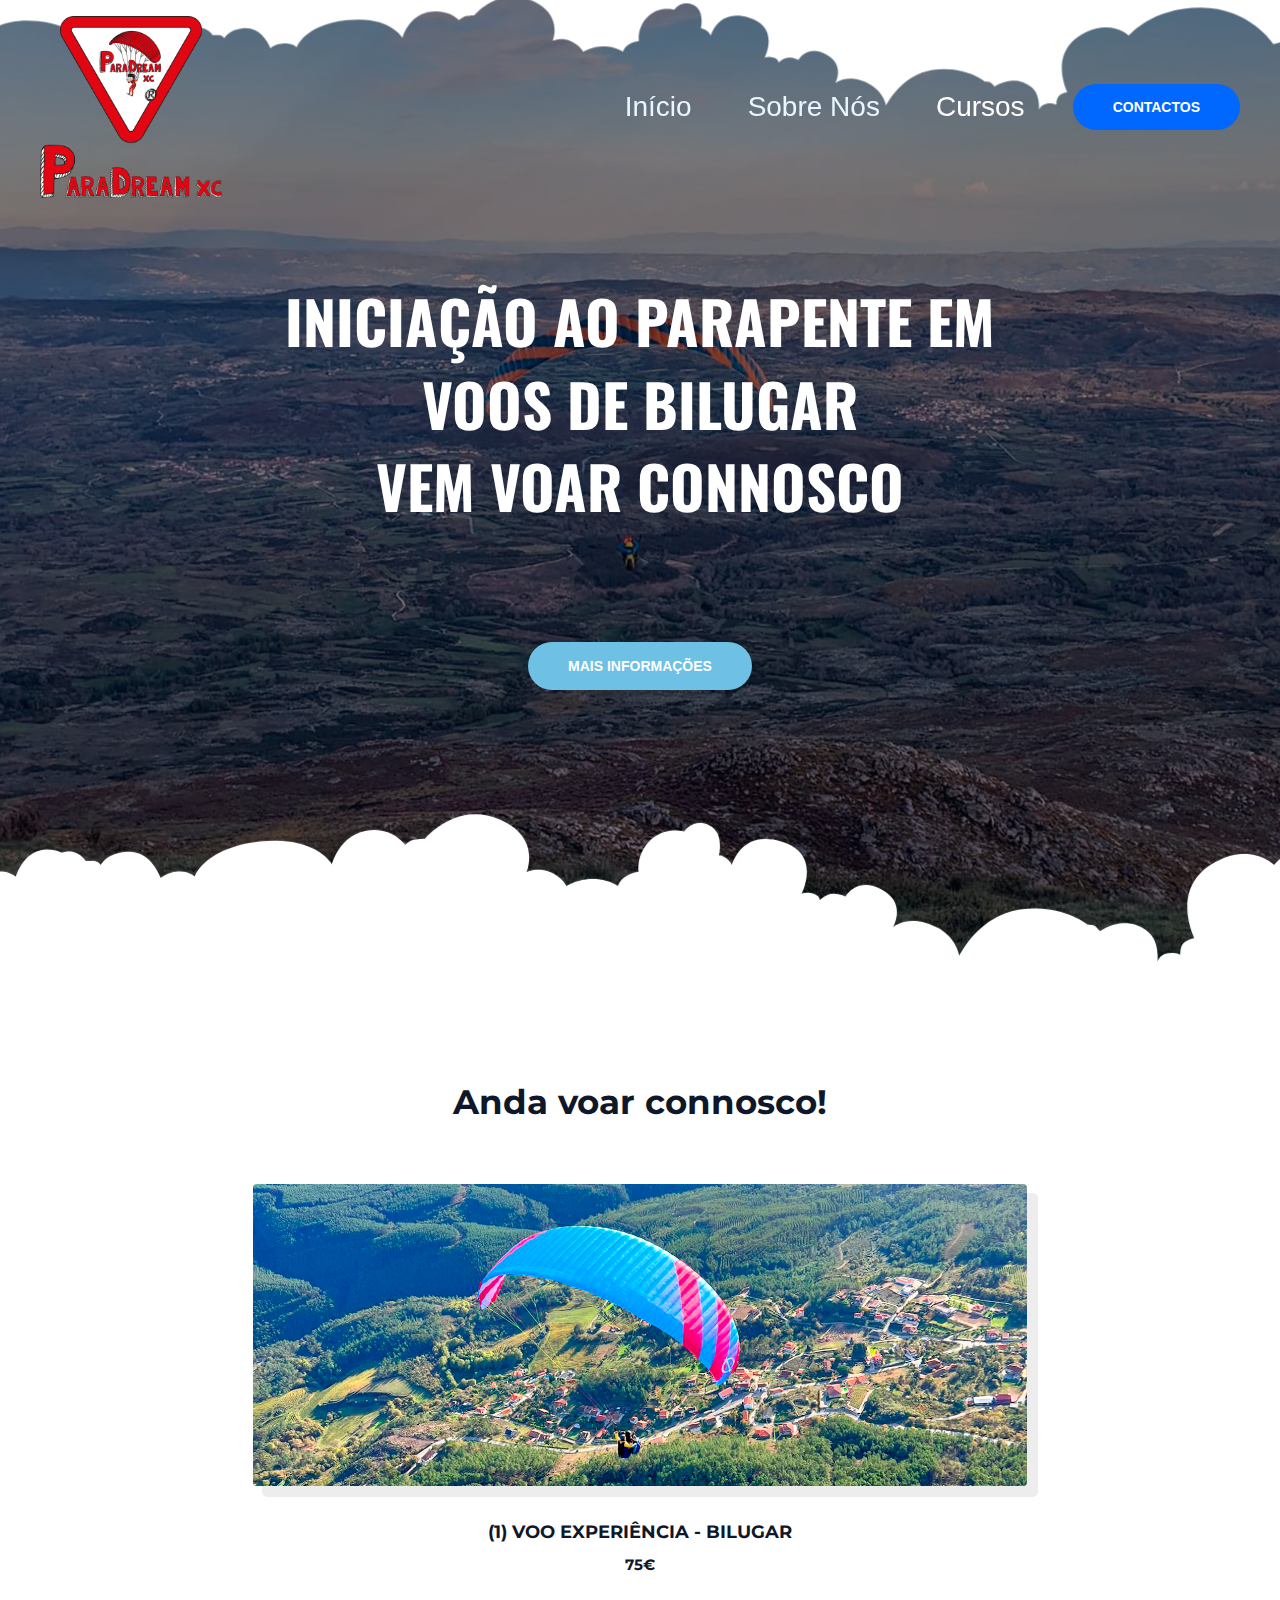
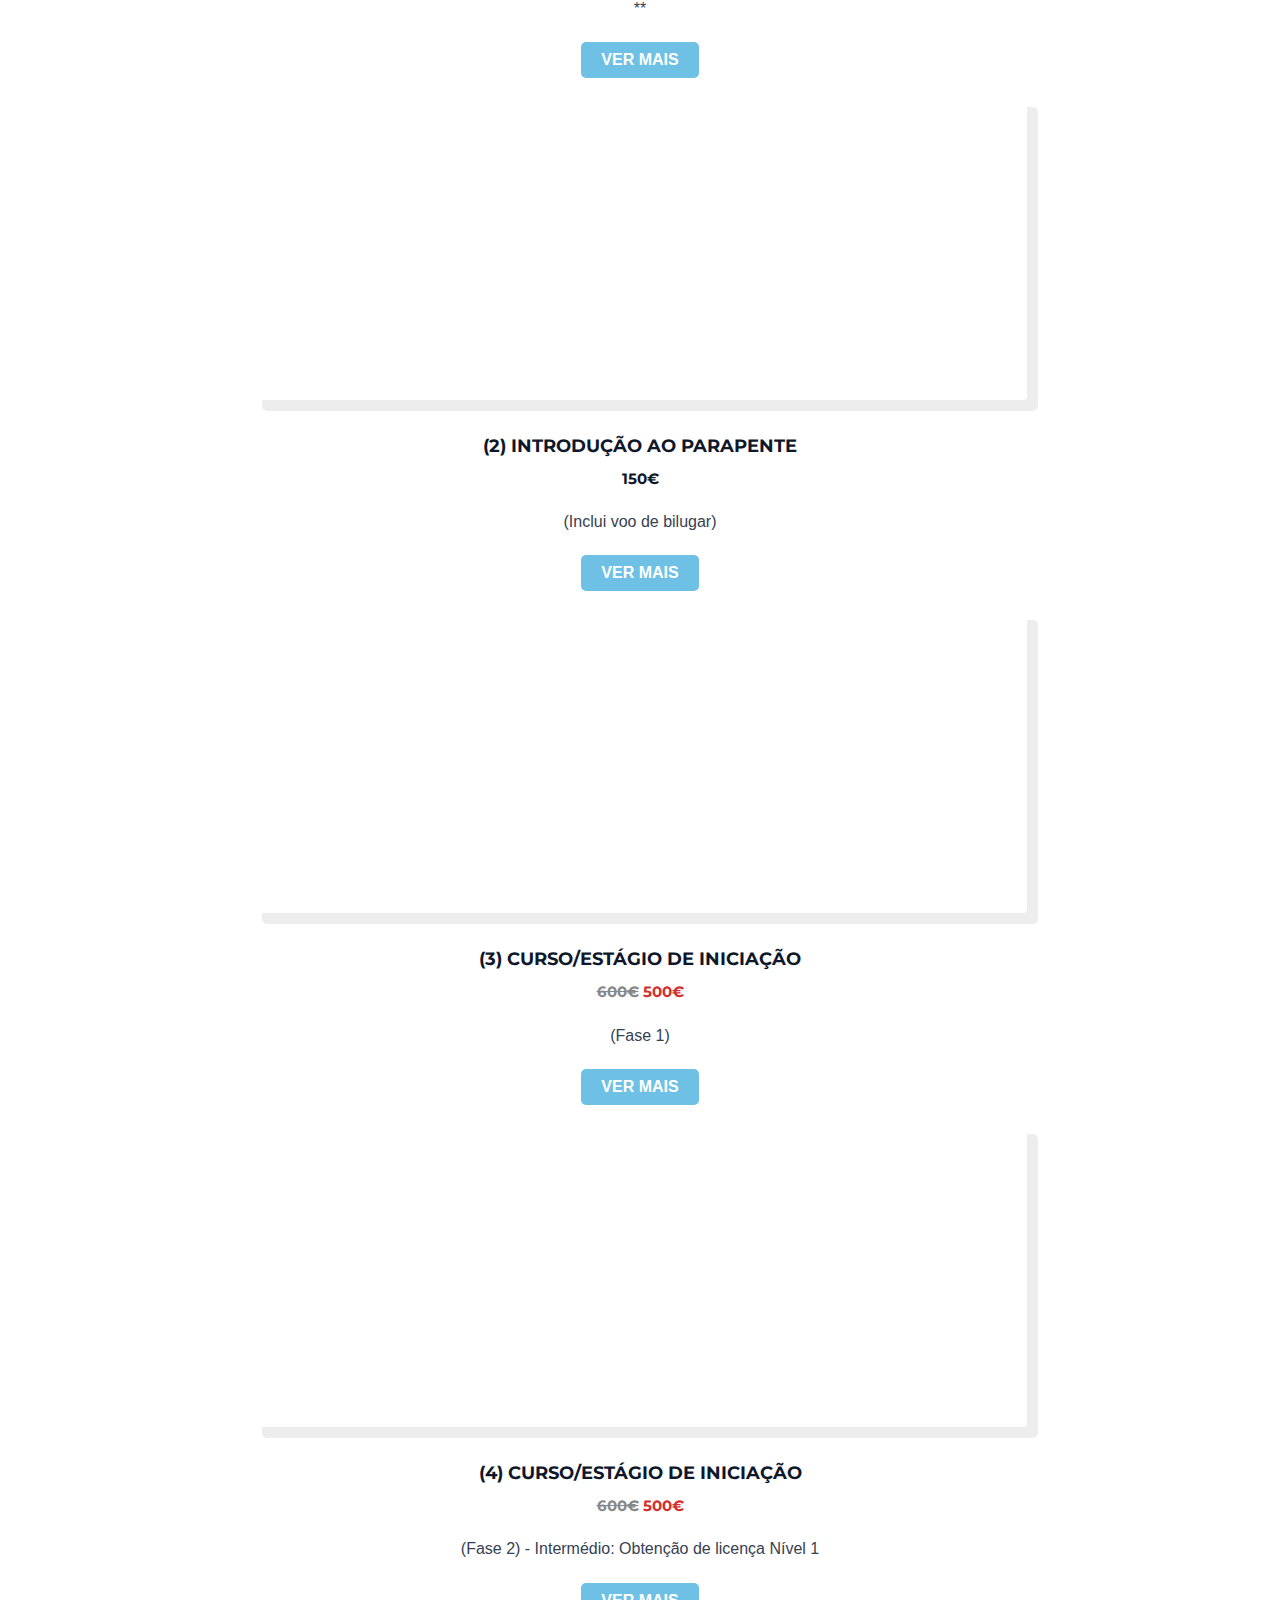
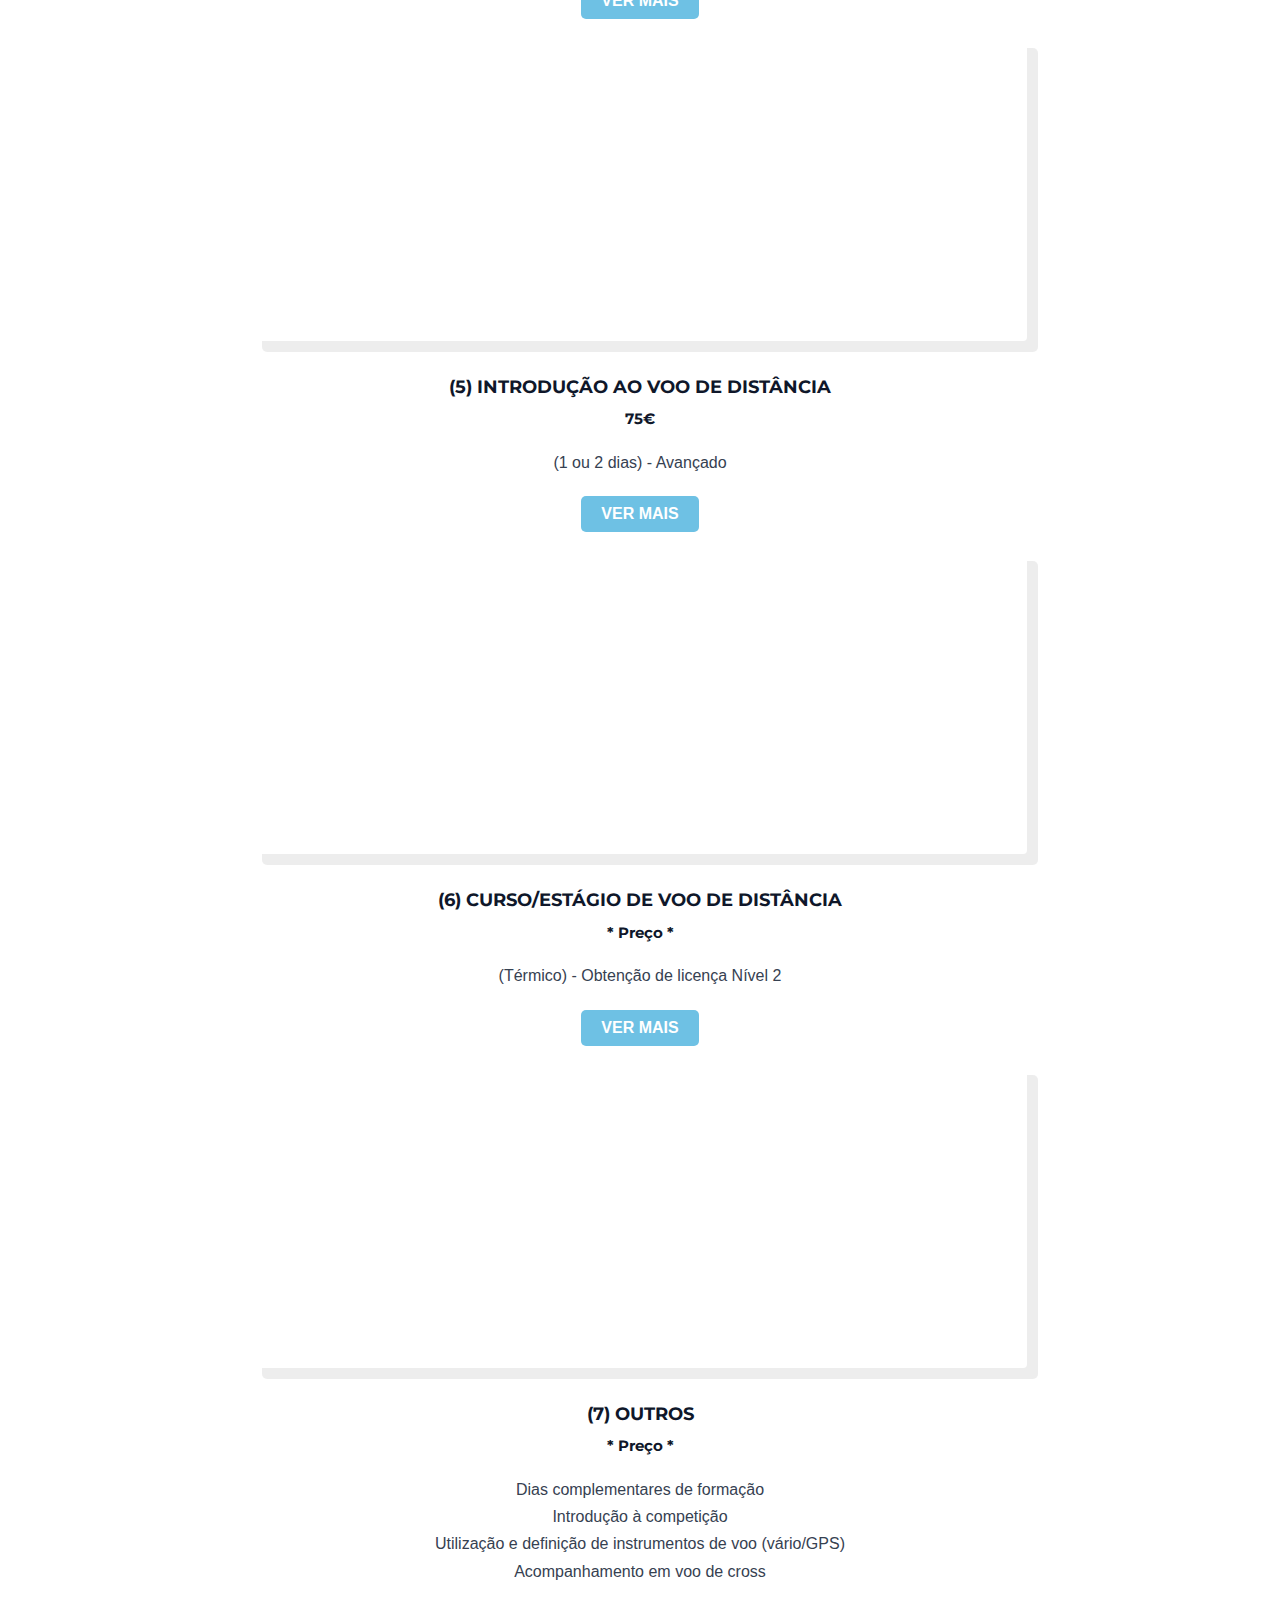
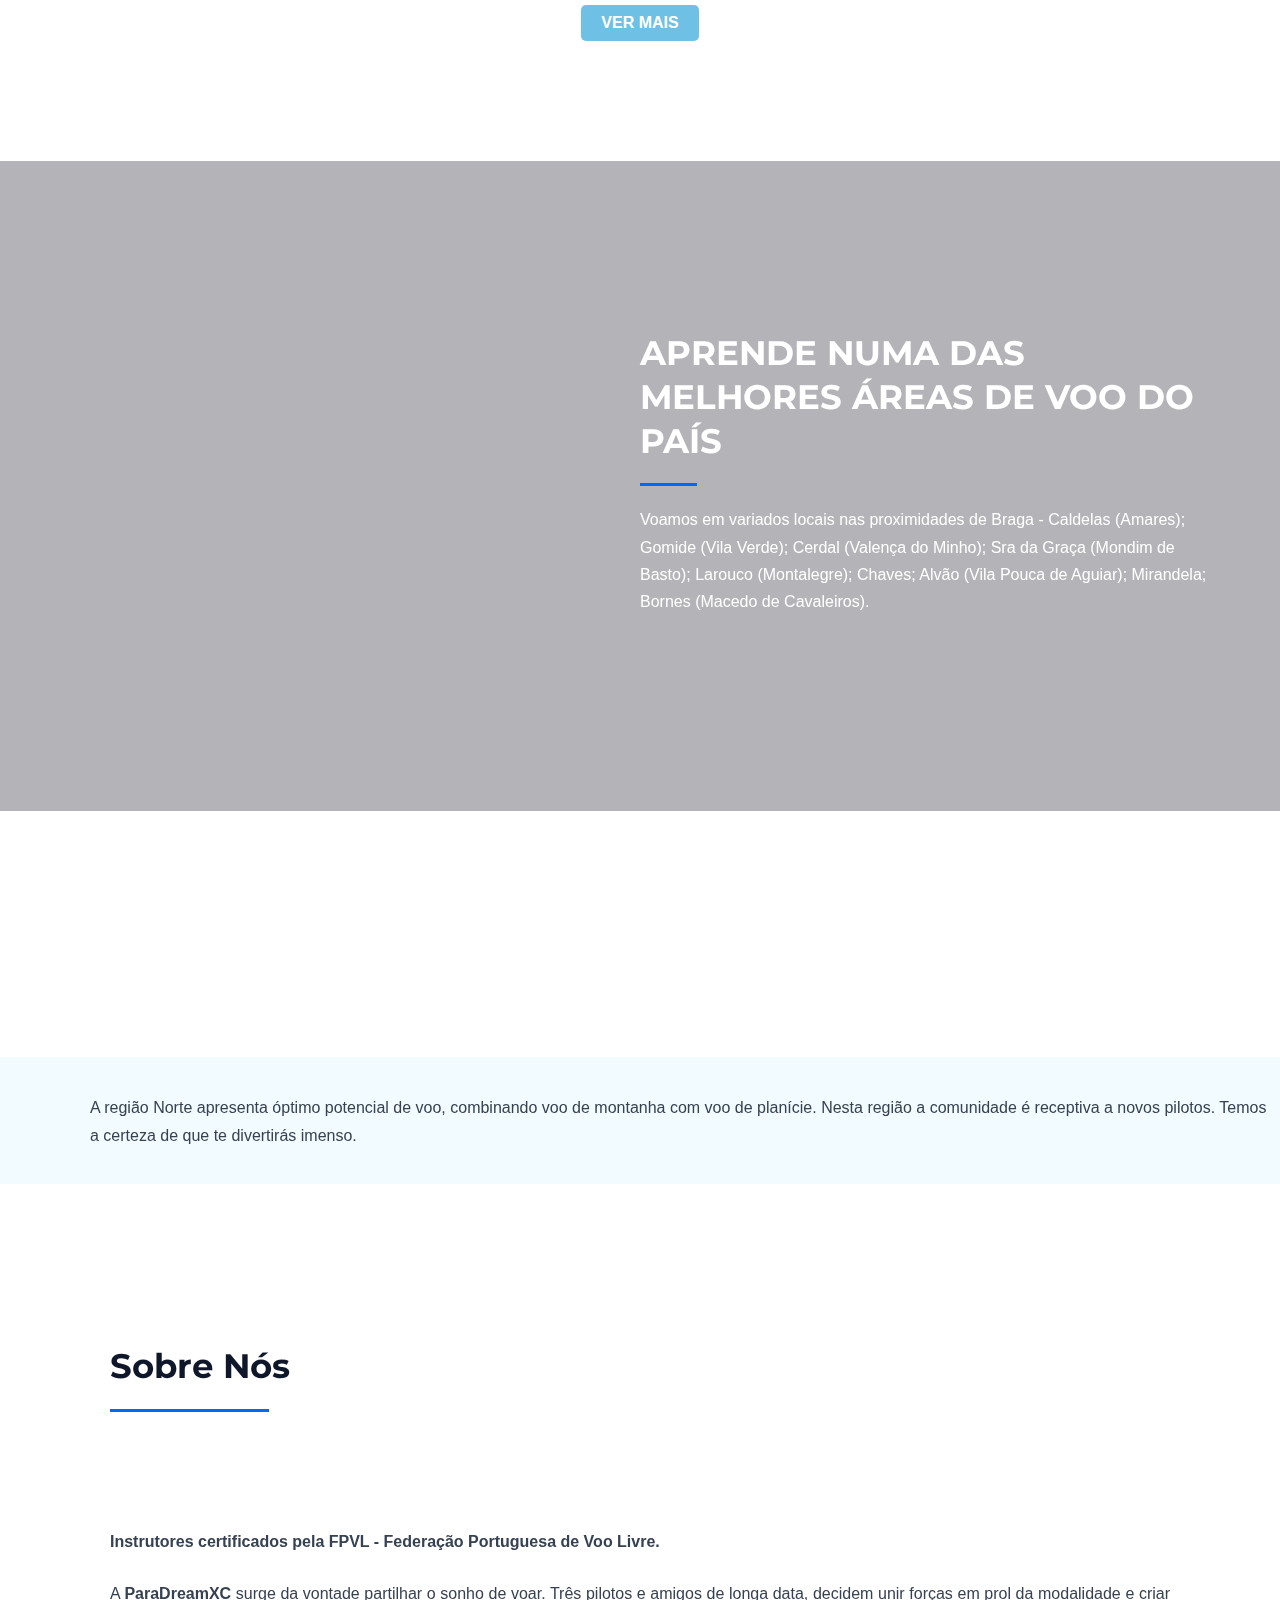
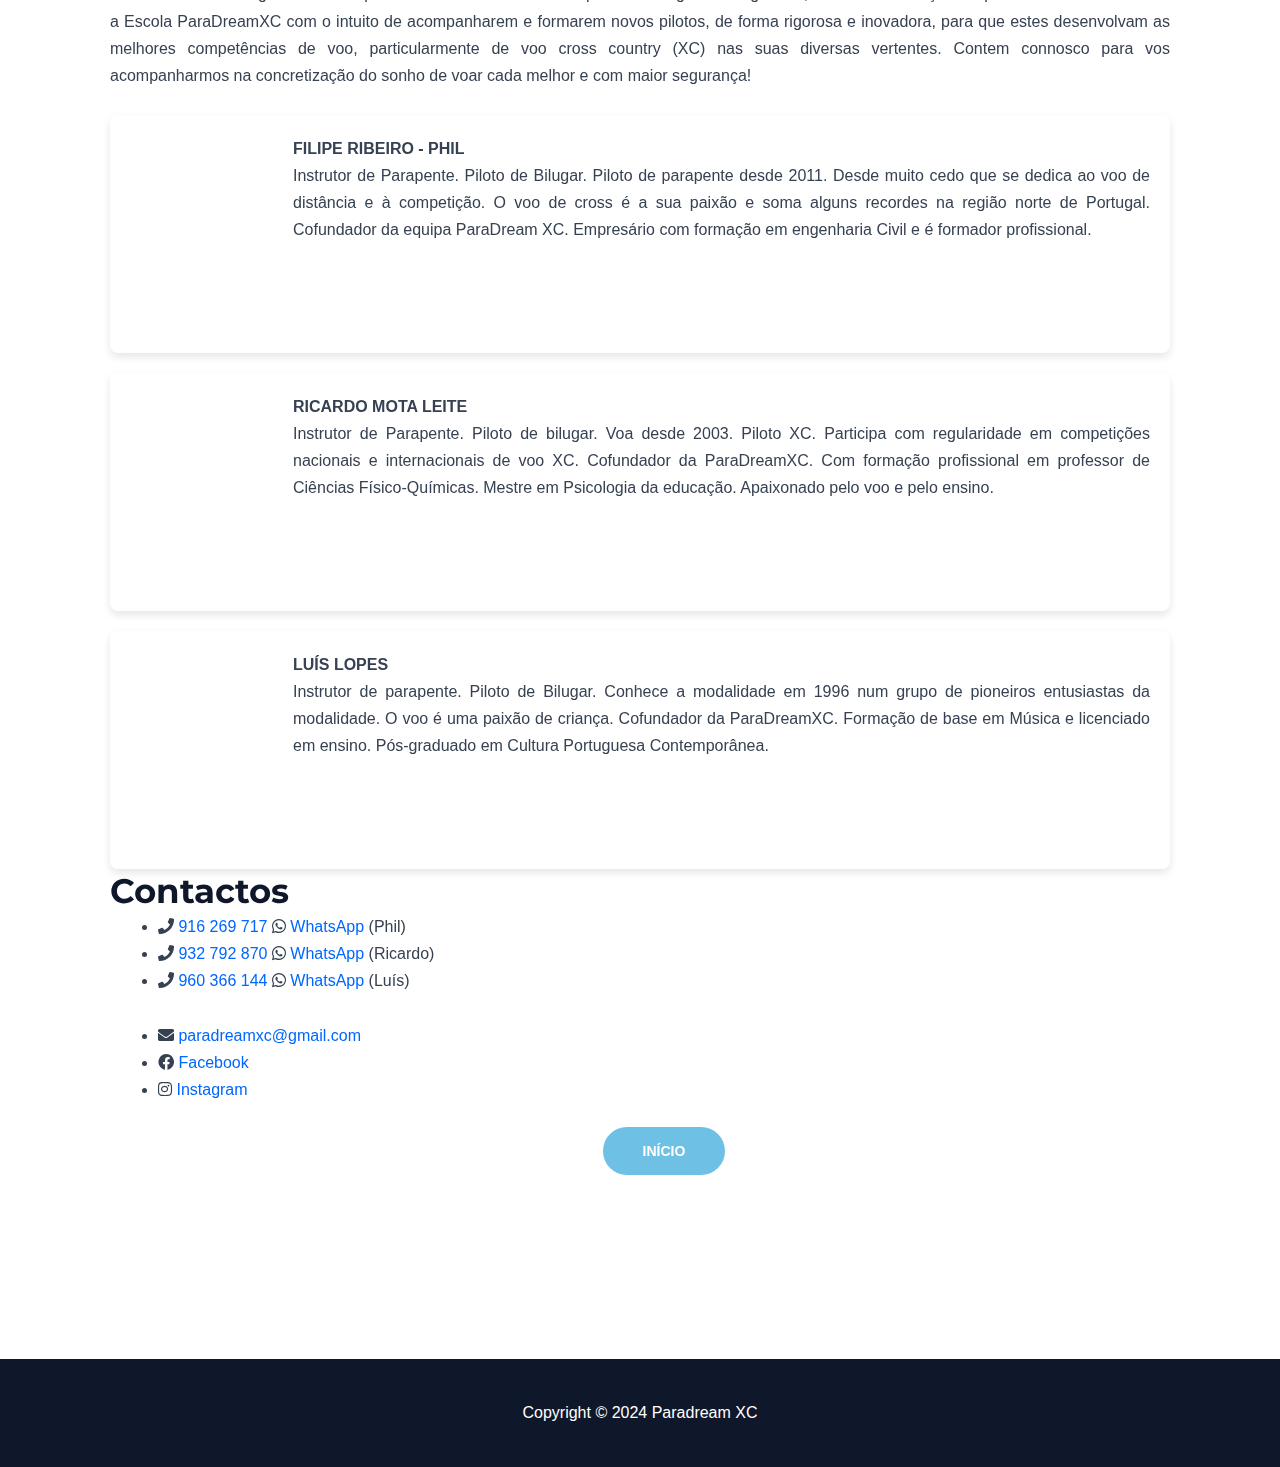
==== commit 3718acc2: "Add files via upload" ====
--- a/index.html
+++ b/index.html
@@ -809,7 +809,7 @@
 </div>
 <div class="elementor-element elementor-element-e79cde0 elementor-widget__width-initial elementor-widget elementor-widget-image" data-id="e79cde0" data-element_type="widget" data-widget_type="image.default">
     <div class="elementor-widget-container">
-        <img decoding="async" width="2560" height="1853" src="wp-content/uploads/2024/12/DepoisdoVoo.jpg" class="attachment-full size-full wp-image-1240" alt="Voo de Parapente Bilugar" />
+        <img decoding="async" width="2560" height="1853" src="wp-content/uploads/2024/12/DepoisDoVoo.jpg" class="attachment-full size-full wp-image-1240" alt="Voo de Parapente Bilugar" />
     </div>
 </div>
             				<div class="elementor-element elementor-element-984f40e elementor-widget elementor-widget-image-box" data-id="984f40e" data-element_type="widget" data-widget_type="image-box.default">
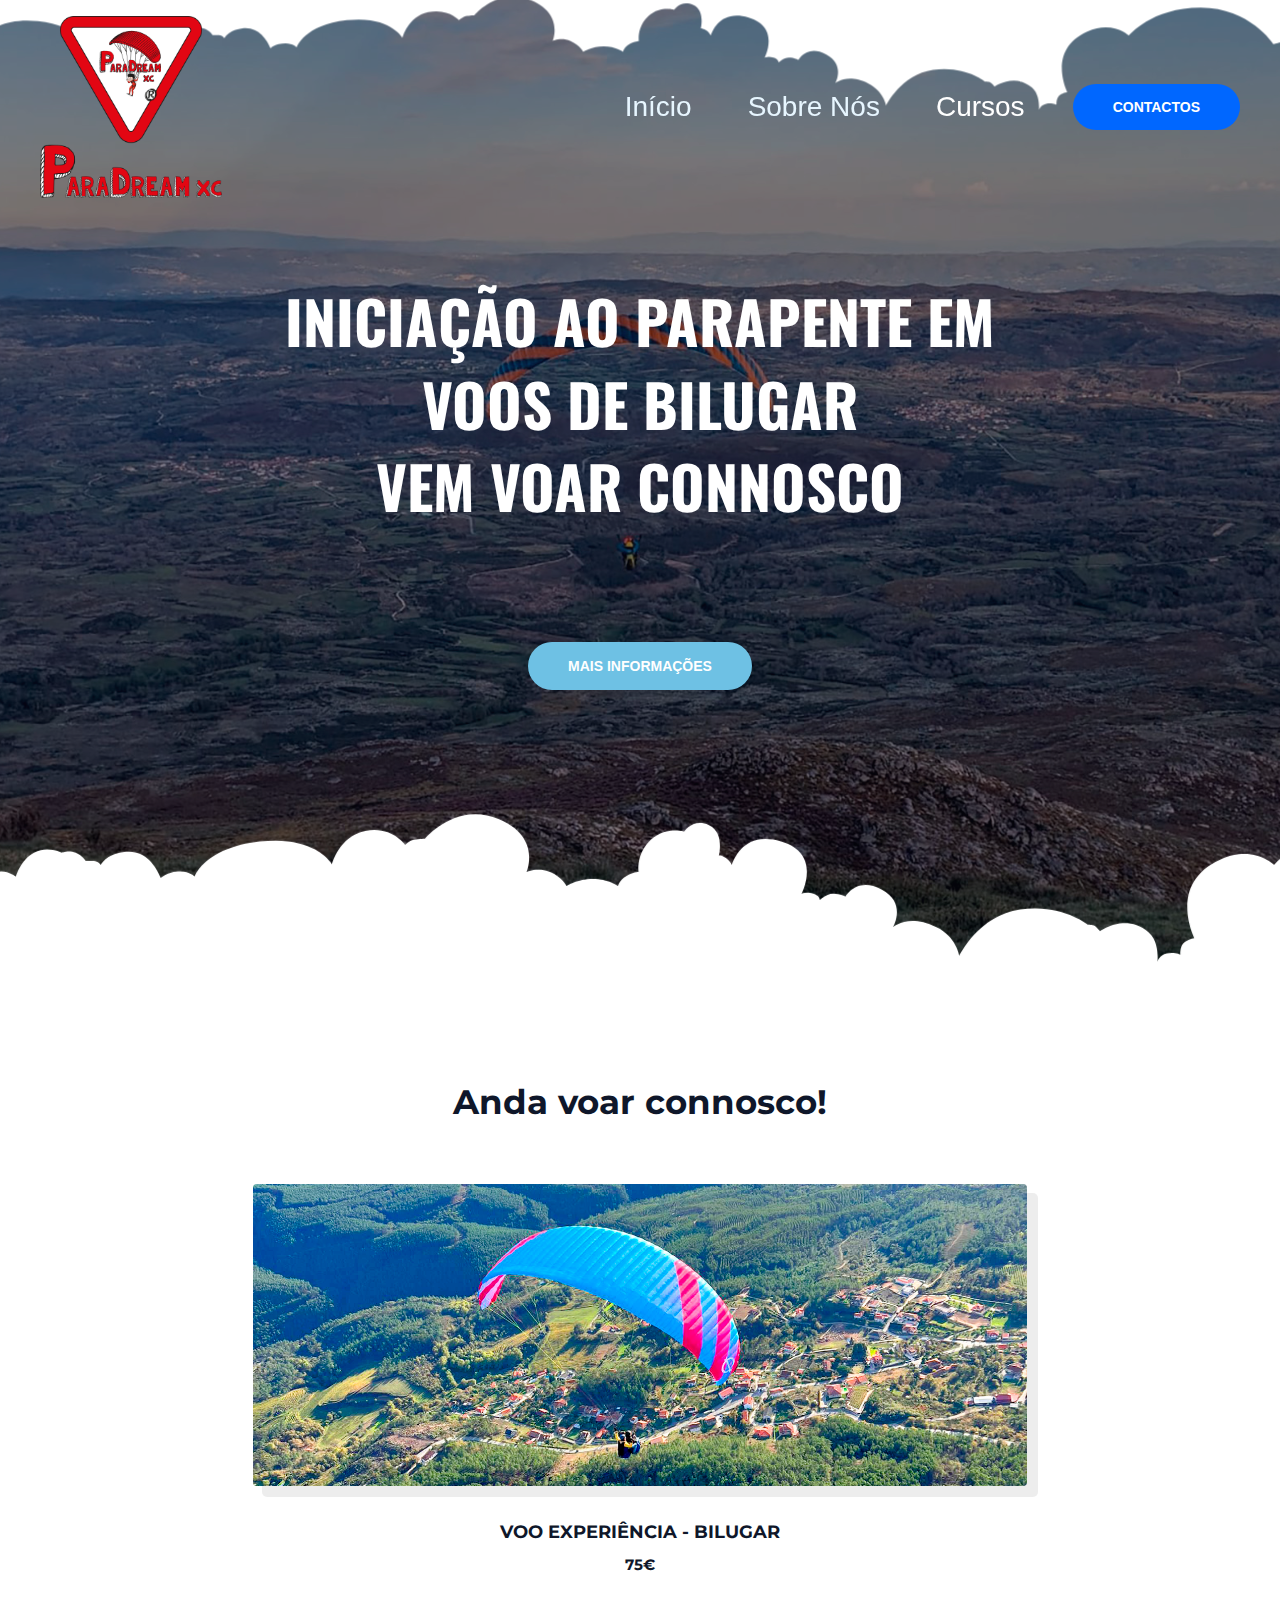
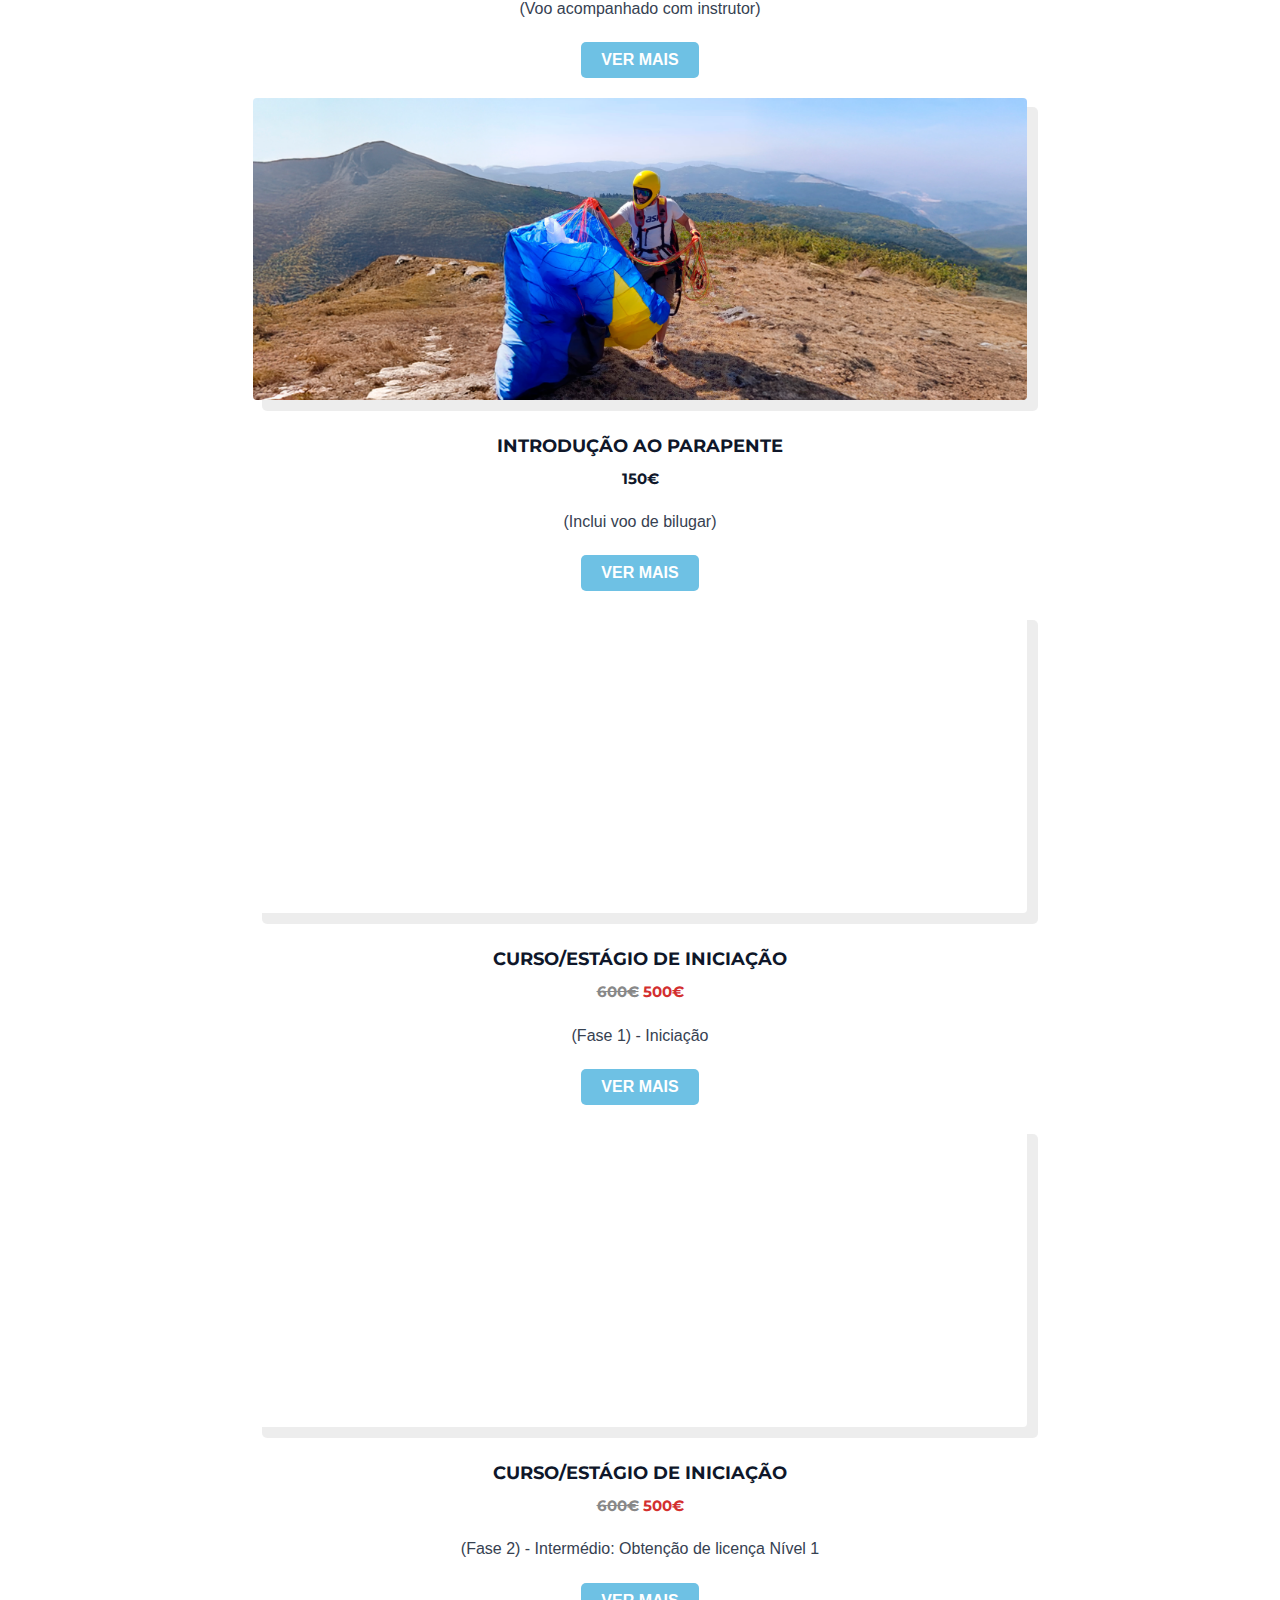
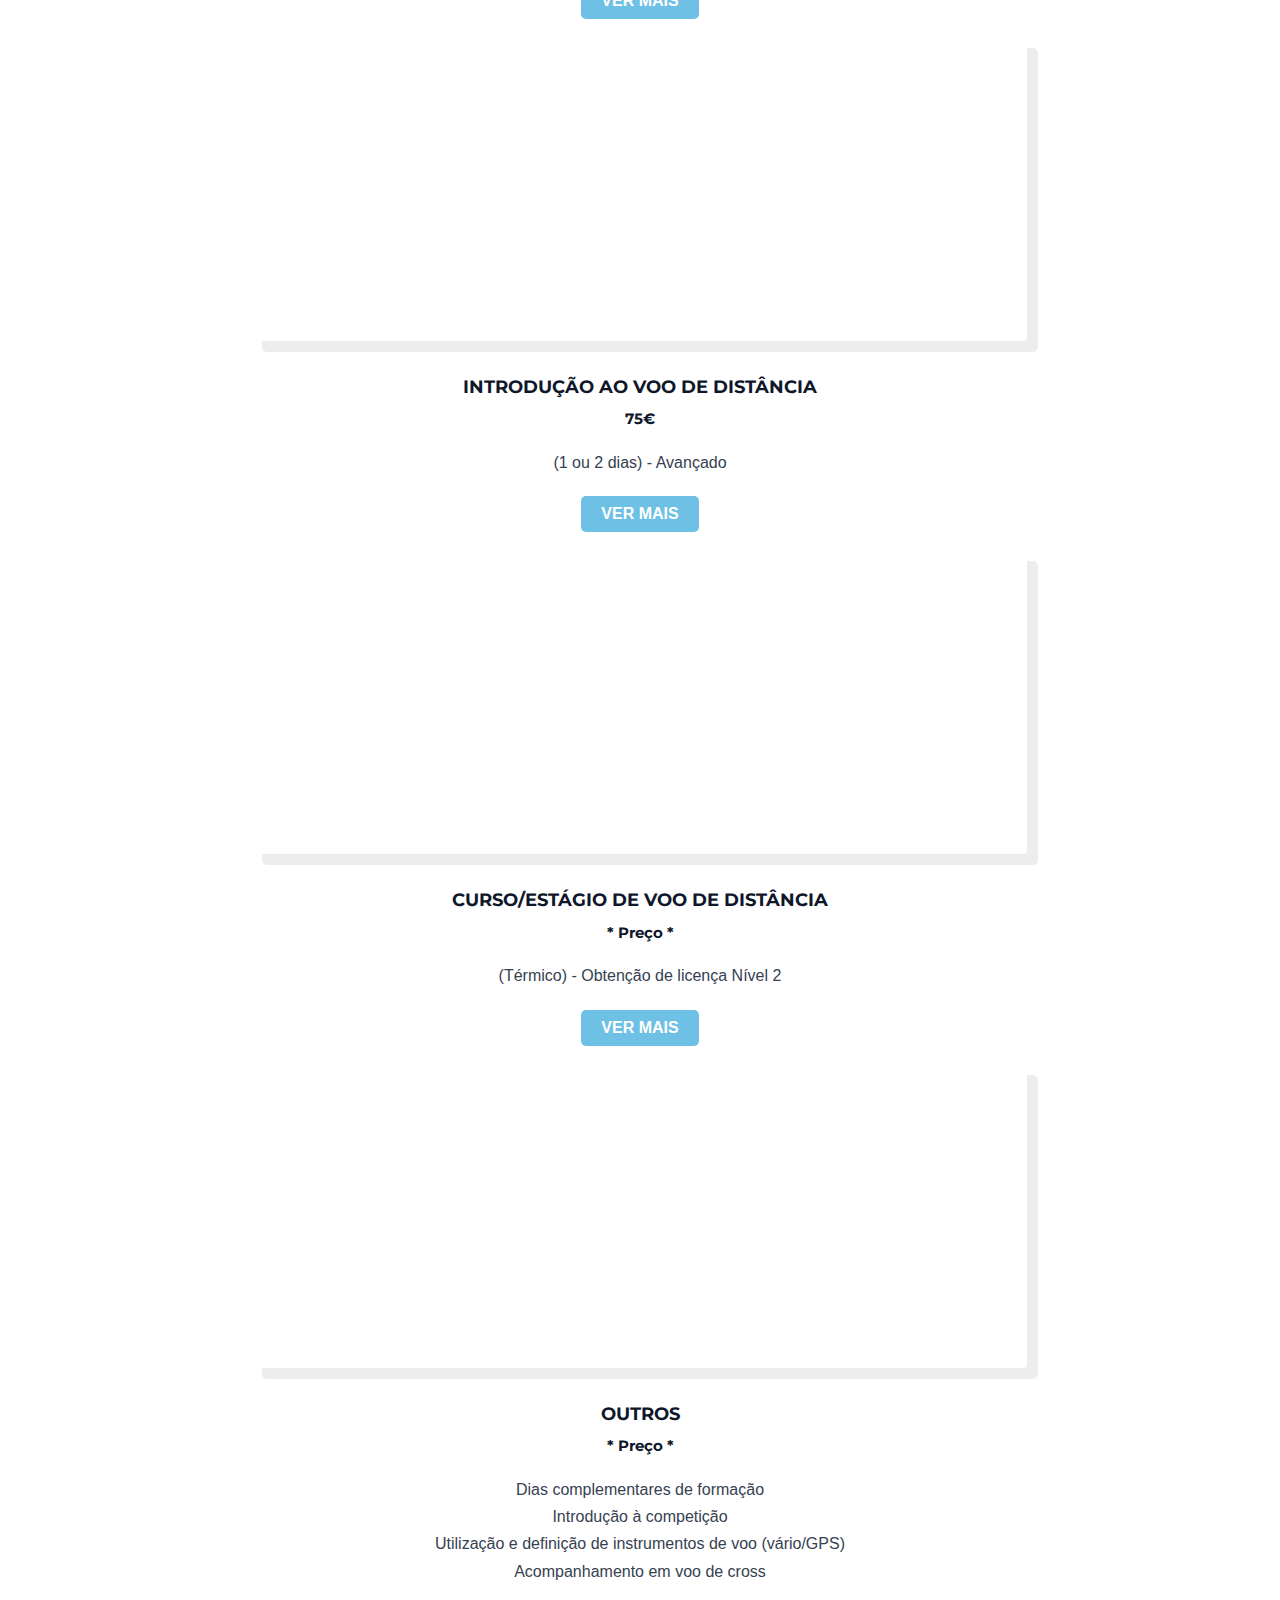
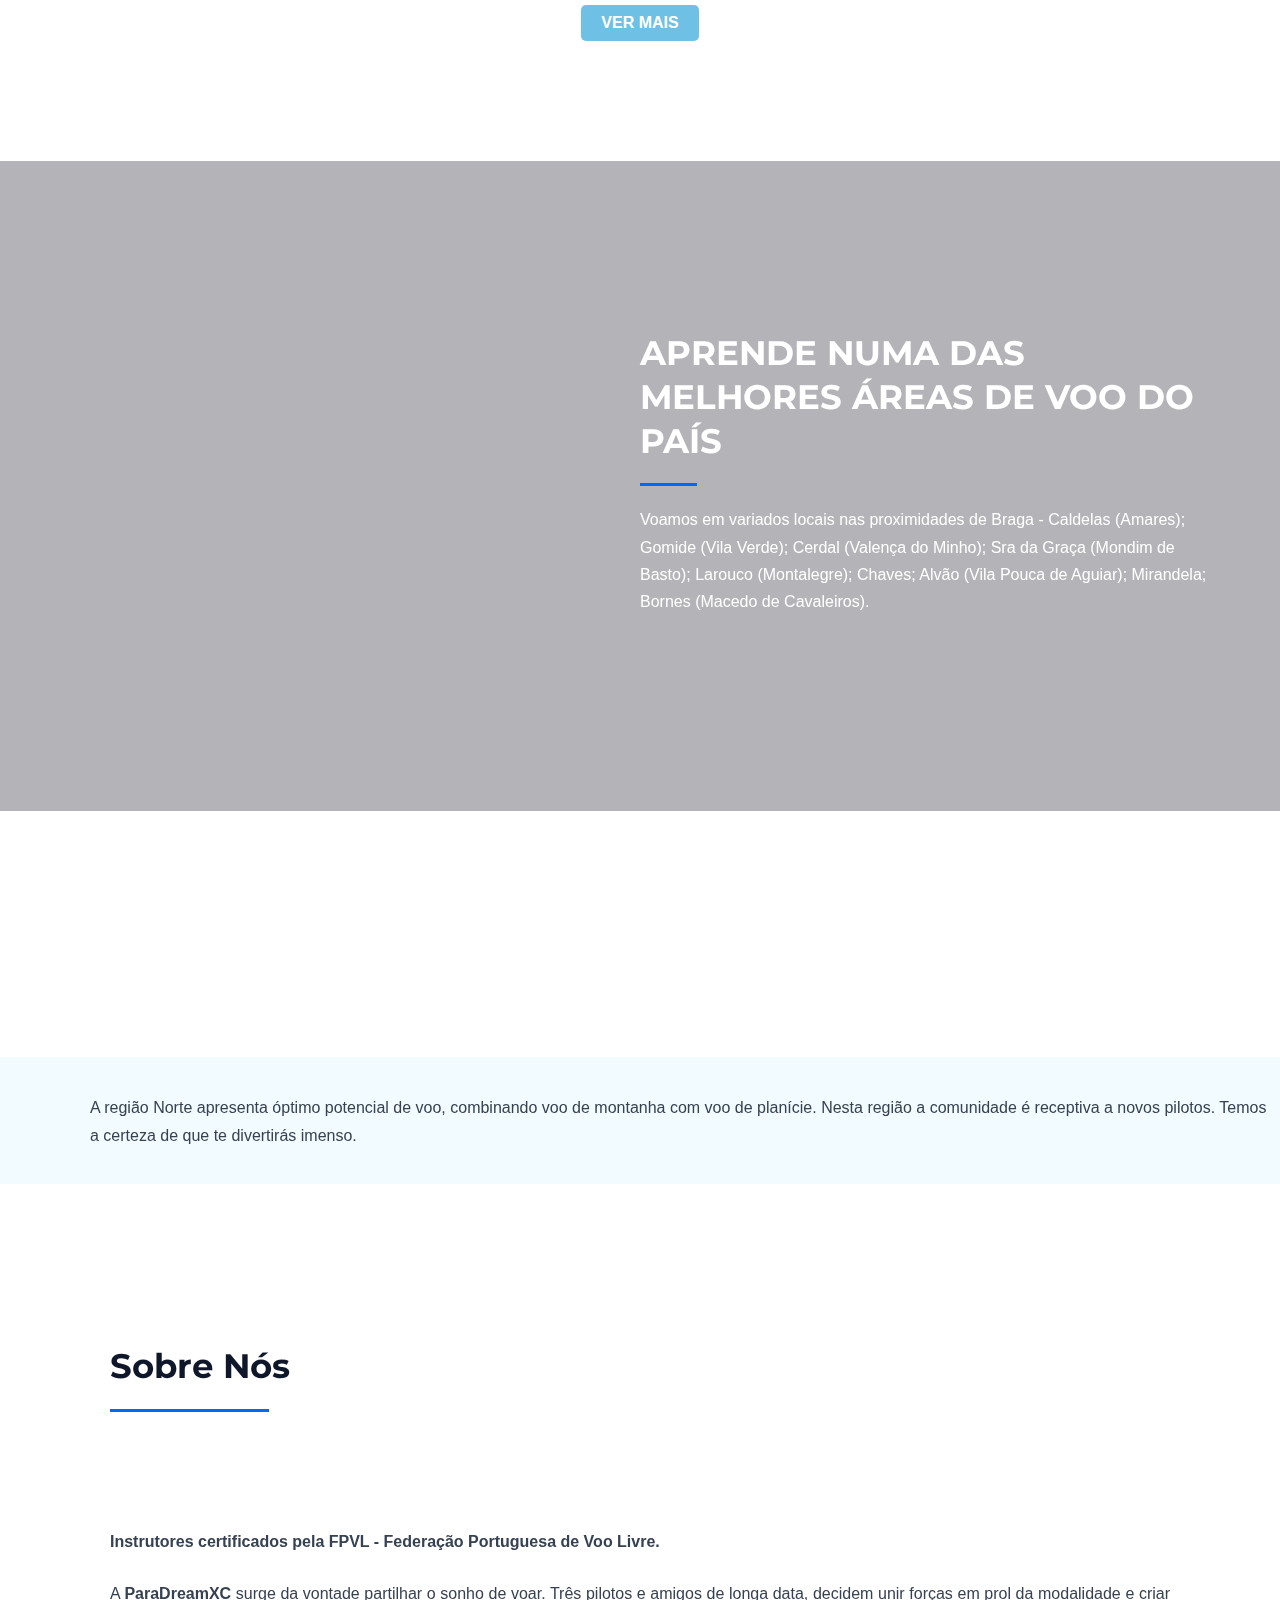
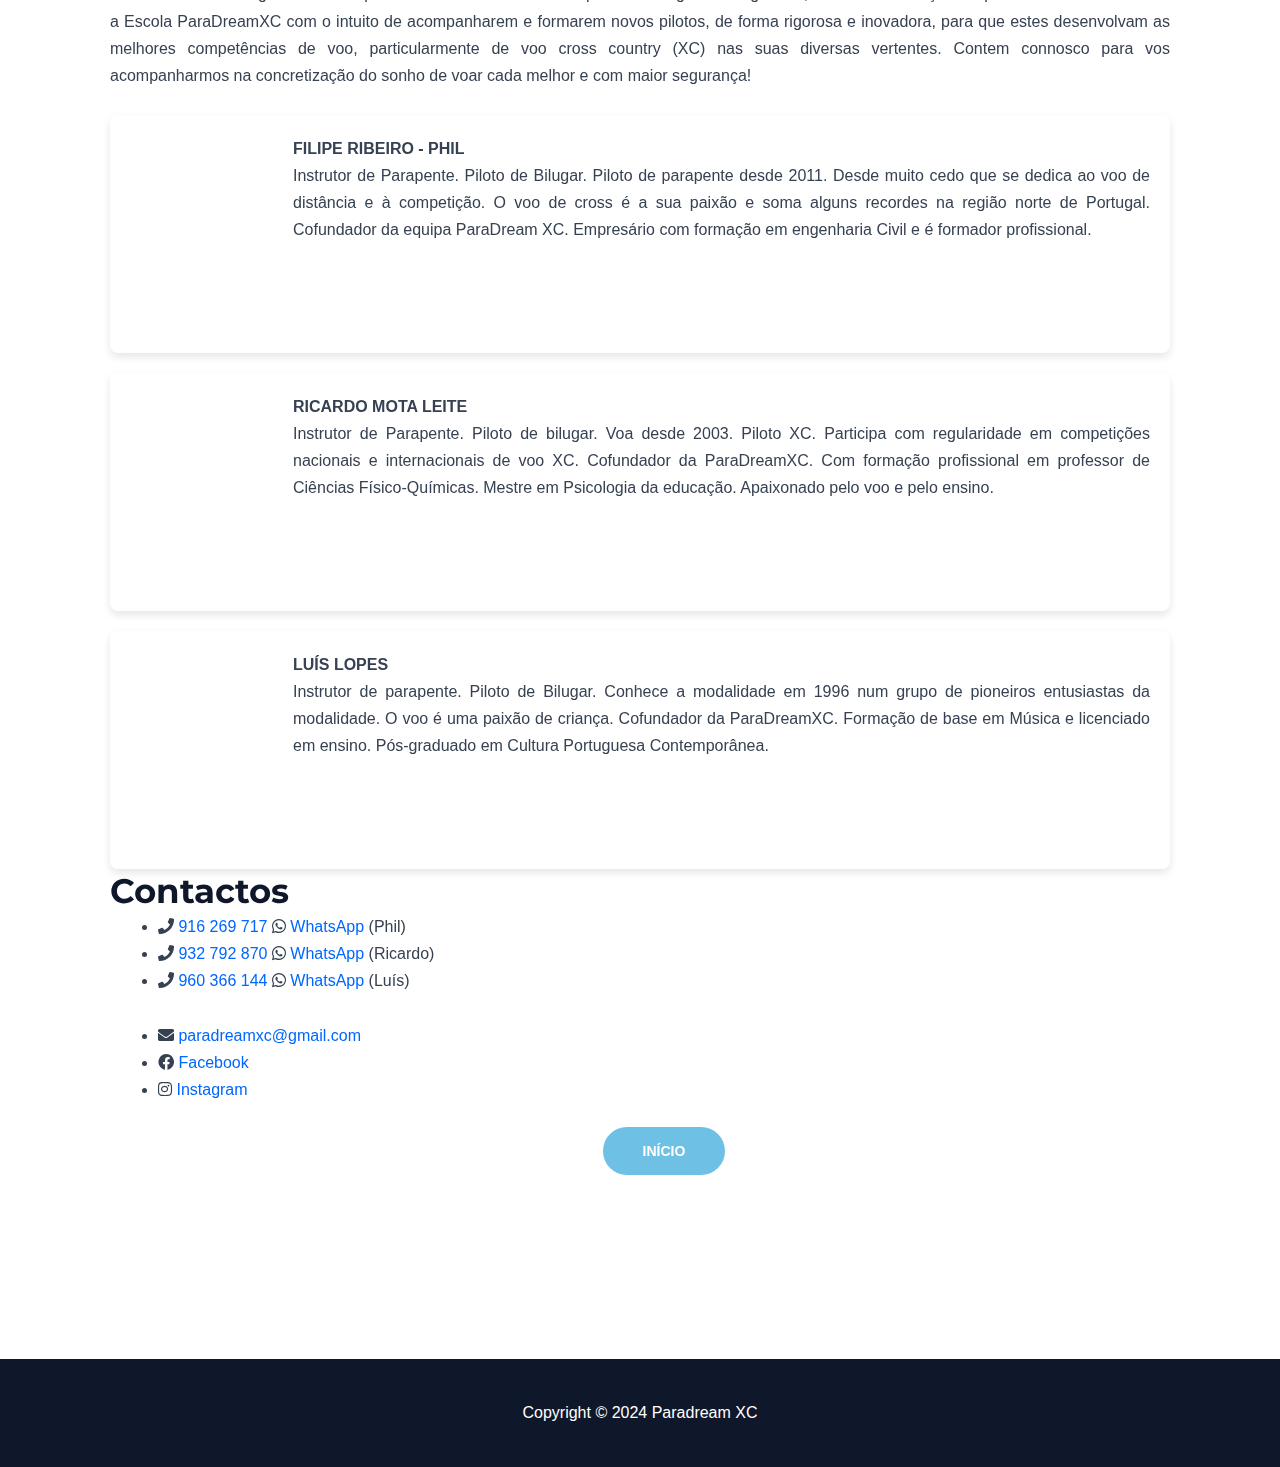
==== commit 9d0e1d6d: "Add files via upload" ====
--- a/index.html
+++ b/index.html
@@ -329,9 +329,9 @@
         </style>
         <div class="elementor-image-box-wrapper">
             <div class="elementor-image-box-content">
-                <h5 class="elementor-image-box-title">(1) VOO EXPERIÊNCIA - BILUGAR</h5>
+                <h5 class="elementor-image-box-title">VOO EXPERIÊNCIA - BILUGAR</h5>
                 <h6 style="font-style: normal; outline-style: initial; outline-width: 0px;">75€</h6>
-                <p class="elementor-image-box-description">**</p>
+                <p class="elementor-image-box-description">(Voo acompanhado com instrutor)</p>
             </div>
         </div>
     </div>
@@ -428,7 +428,7 @@
         </style>
         <div class="elementor-image-box-wrapper">
             <div class="elementor-image-box-content">
-                <h5 class="elementor-image-box-title">(2) INTRODUÇÃO AO PARAPENTE</h5>
+                <h5 class="elementor-image-box-title">INTRODUÇÃO AO PARAPENTE</h5>
                 <h6 style="font-style: normal; outline-style: initial; outline-width: 0px;">150€</h6>
                 <p class="elementor-image-box-description">(Inclui voo de bilugar)</p>
             </div>
@@ -517,12 +517,12 @@
         </style>
         <div class="elementor-image-box-wrapper">
             <div class="elementor-image-box-content">
-                <h5 class="elementor-image-box-title">(3) CURSO/ESTÁGIO DE INICIAÇÃO</h5>
+                <h5 class="elementor-image-box-title">CURSO/ESTÁGIO DE INICIAÇÃO</h5>
                 <h6 data-elementor-setting-key="title_text" data-elementor-inline-editing-toolbar="none" data-pen-placeholder="Type Here..." style="font-style: normal; outline-style: initial; outline-width: 0px;">
                     <span style="text-decoration: line-through; color: #888;">600€</span> 
                     <span style="color: #d32f2f; font-weight: bold;">500€</span>
                 </h6>
-                <p class="elementor-image-box-description">(Fase 1)</p>
+                <p class="elementor-image-box-description">(Fase 1) - Iniciação</p>
             </div>
         </div>
     </div>
@@ -609,7 +609,7 @@
         </style>
         <div class="elementor-image-box-wrapper">
             <div class="elementor-image-box-content">
-                <h5 class="elementor-image-box-title">(4) CURSO/ESTÁGIO DE INICIAÇÃO</h5>
+                <h5 class="elementor-image-box-title">CURSO/ESTÁGIO DE INICIAÇÃO</h5>
                 <h6 data-elementor-setting-key="title_text" data-elementor-inline-editing-toolbar="none" data-pen-placeholder="Type Here..." style="font-style: normal; outline-style: initial; outline-width: 0px;">
                     <span style="text-decoration: line-through; color: #888;">600€</span> 
                     <span style="color: #d32f2f; font-weight: bold;">500€</span>
@@ -701,7 +701,7 @@
         </style>
         <div class="elementor-image-box-wrapper">
             <div class="elementor-image-box-content">
-                <h5 class="elementor-image-box-title">(5) INTRODUÇÃO AO VOO DE DISTÂNCIA</h5>
+                <h5 class="elementor-image-box-title">INTRODUÇÃO AO VOO DE DISTÂNCIA</h5>
                 <h6 style="font-style: normal; outline-style: initial; outline-width: 0px;">75€</h6>
                 <p class="elementor-image-box-description">(1 ou 2 dias) - Avançado</p>
             </div>
@@ -790,7 +790,7 @@
         </style>
         <div class="elementor-image-box-wrapper">
             <div class="elementor-image-box-content">
-                <h5 class="elementor-image-box-title">(6) CURSO/ESTÁGIO DE VOO DE DISTÂNCIA</h5>
+                <h5 class="elementor-image-box-title">CURSO/ESTÁGIO DE VOO DE DISTÂNCIA</h5>
                 <h6 style="font-style: normal; outline-style: initial; outline-width: 0px;">* Preço *</h6>
                 <p class="elementor-image-box-description">(Térmico) - Obtenção de licença Nível 2</p>
             </div>
@@ -879,7 +879,7 @@
         </style>
         <div class="elementor-image-box-wrapper">
             <div class="elementor-image-box-content">
-                <h5 class="elementor-image-box-title">(7) OUTROS</h5>
+                <h5 class="elementor-image-box-title">OUTROS</h5>
                 <h6 style="font-style: normal; outline-style: initial; outline-width: 0px;">* Preço *</h6>
                 <span style>Dias complementares de formação<br>
                                             Introdução à competição<br>
@@ -950,11 +950,12 @@
 				<div class="elementor-element elementor-element-97c418a elementor-widget__width-initial elementor-widget elementor-widget-video" data-id="97c418a" data-element_type="widget" data-settings="{&quot;youtube_url&quot;:&quot;https:\/\/youtu.be\/EAqayZX-5Ic?si=iYinCi2qnUSG-A3H&quot;,&quot;video_type&quot;:&quot;youtube&quot;,&quot;controls&quot;:&quot;yes&quot;}" data-widget_type="video.default">
 				<div class="elementor-widget-container">
 					<div class="elementor-wrapper elementor-open-inline">
-			<div class="elementor-video"></div>		</div>
-				</div>
-				</div>
-				</div>
-		<div class="elementor-element elementor-element-e05cf42 e-con-full e-flex e-con e-child" data-id="e05cf42" data-element_type="container" data-settings="{&quot;background_background&quot;:&quot;classic&quot;}">
+			<div class="elementor-video"></div>
+                    </div>
+                    </div>
+            </div>
+            </div>
+            <div class="elementor-element elementor-element-e05cf42 e-con-full e-flex e-con e-child" data-id="e05cf42" data-element_type="container" data-settings="{&quot;background_background&quot;:&quot;classic&quot;}">
 				<div class="elementor-element elementor-element-0920abf elementor-widget__width-initial elementor-widget elementor-widget-text-editor" data-id="0920abf" data-element_type="widget" data-widget_type="text-editor.default">
 				<div class="elementor-widget-container">
 							<p><strong><br></strong>A região Norte apresenta óptimo potencial de voo, combinando voo de montanha com voo de planície. Nesta região a comunidade é receptiva a novos pilotos. Temos a certeza de que te divertirás imenso.</p>						</div>
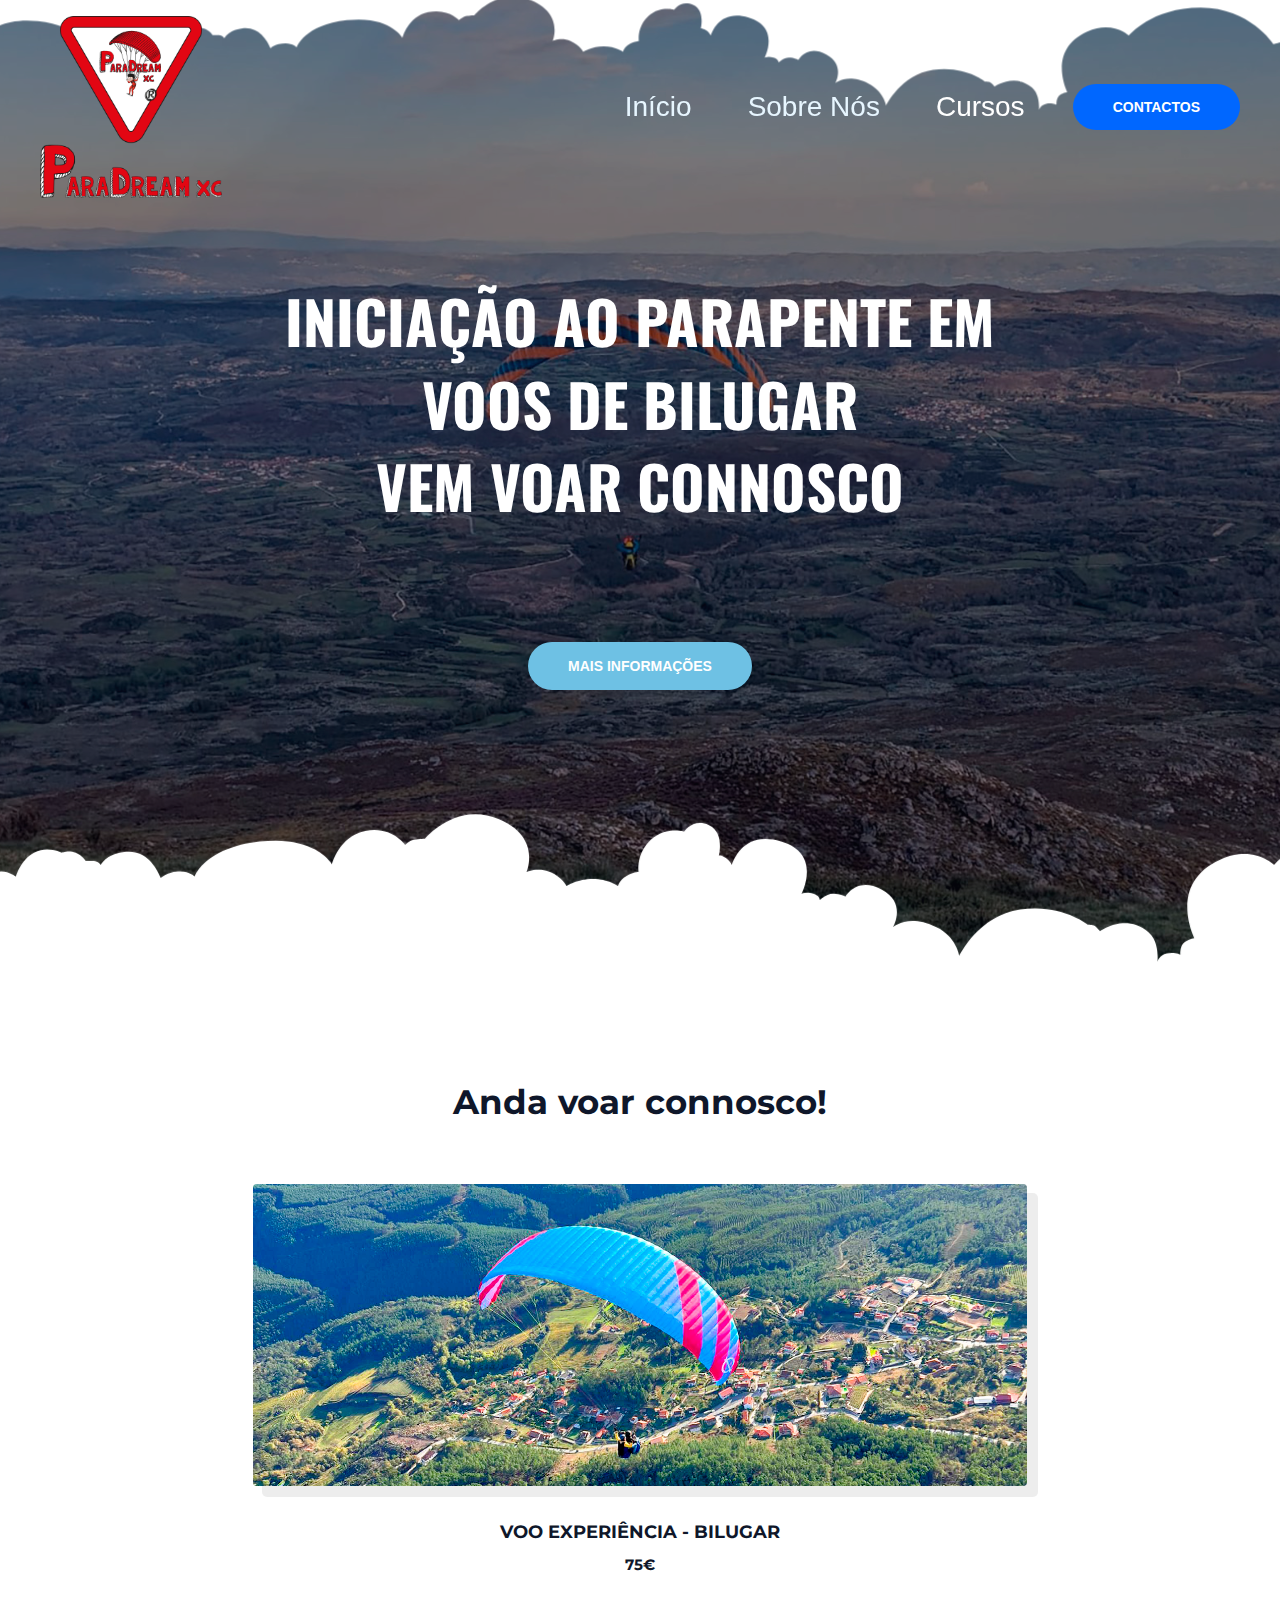
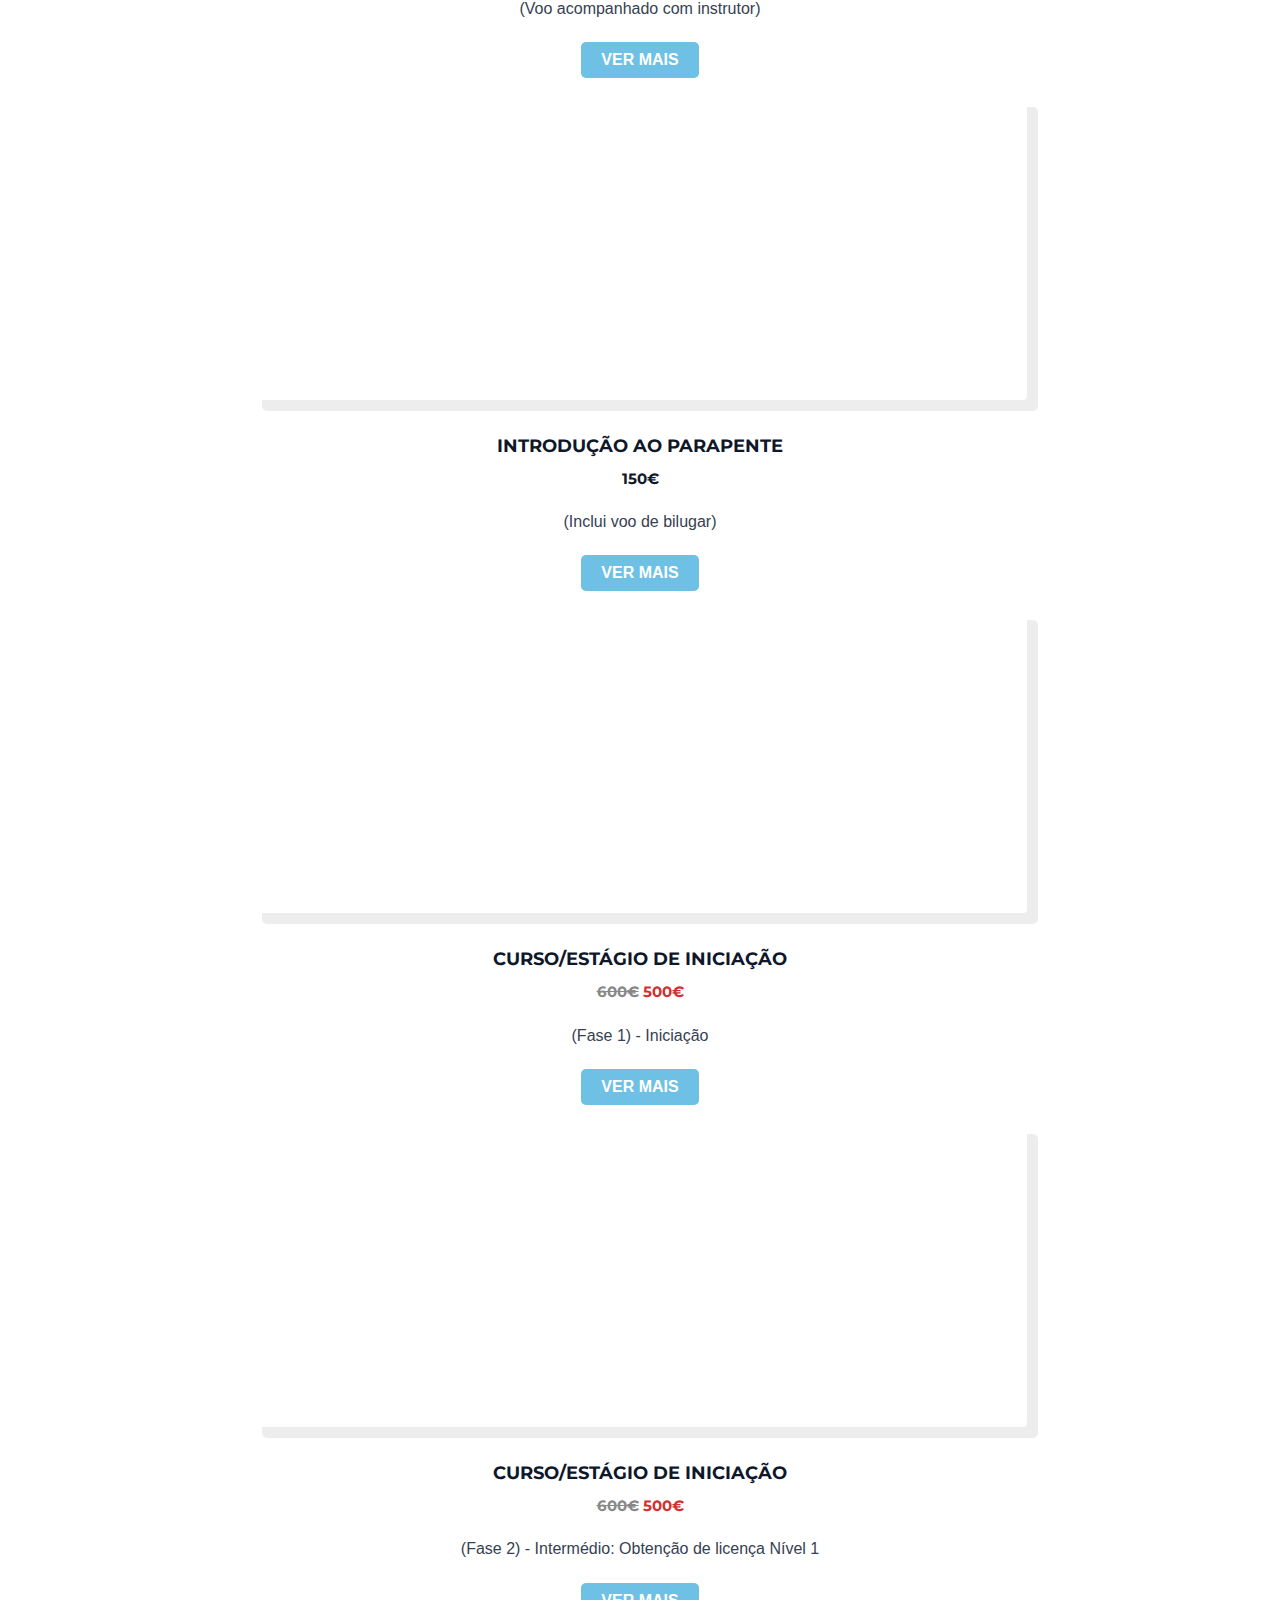
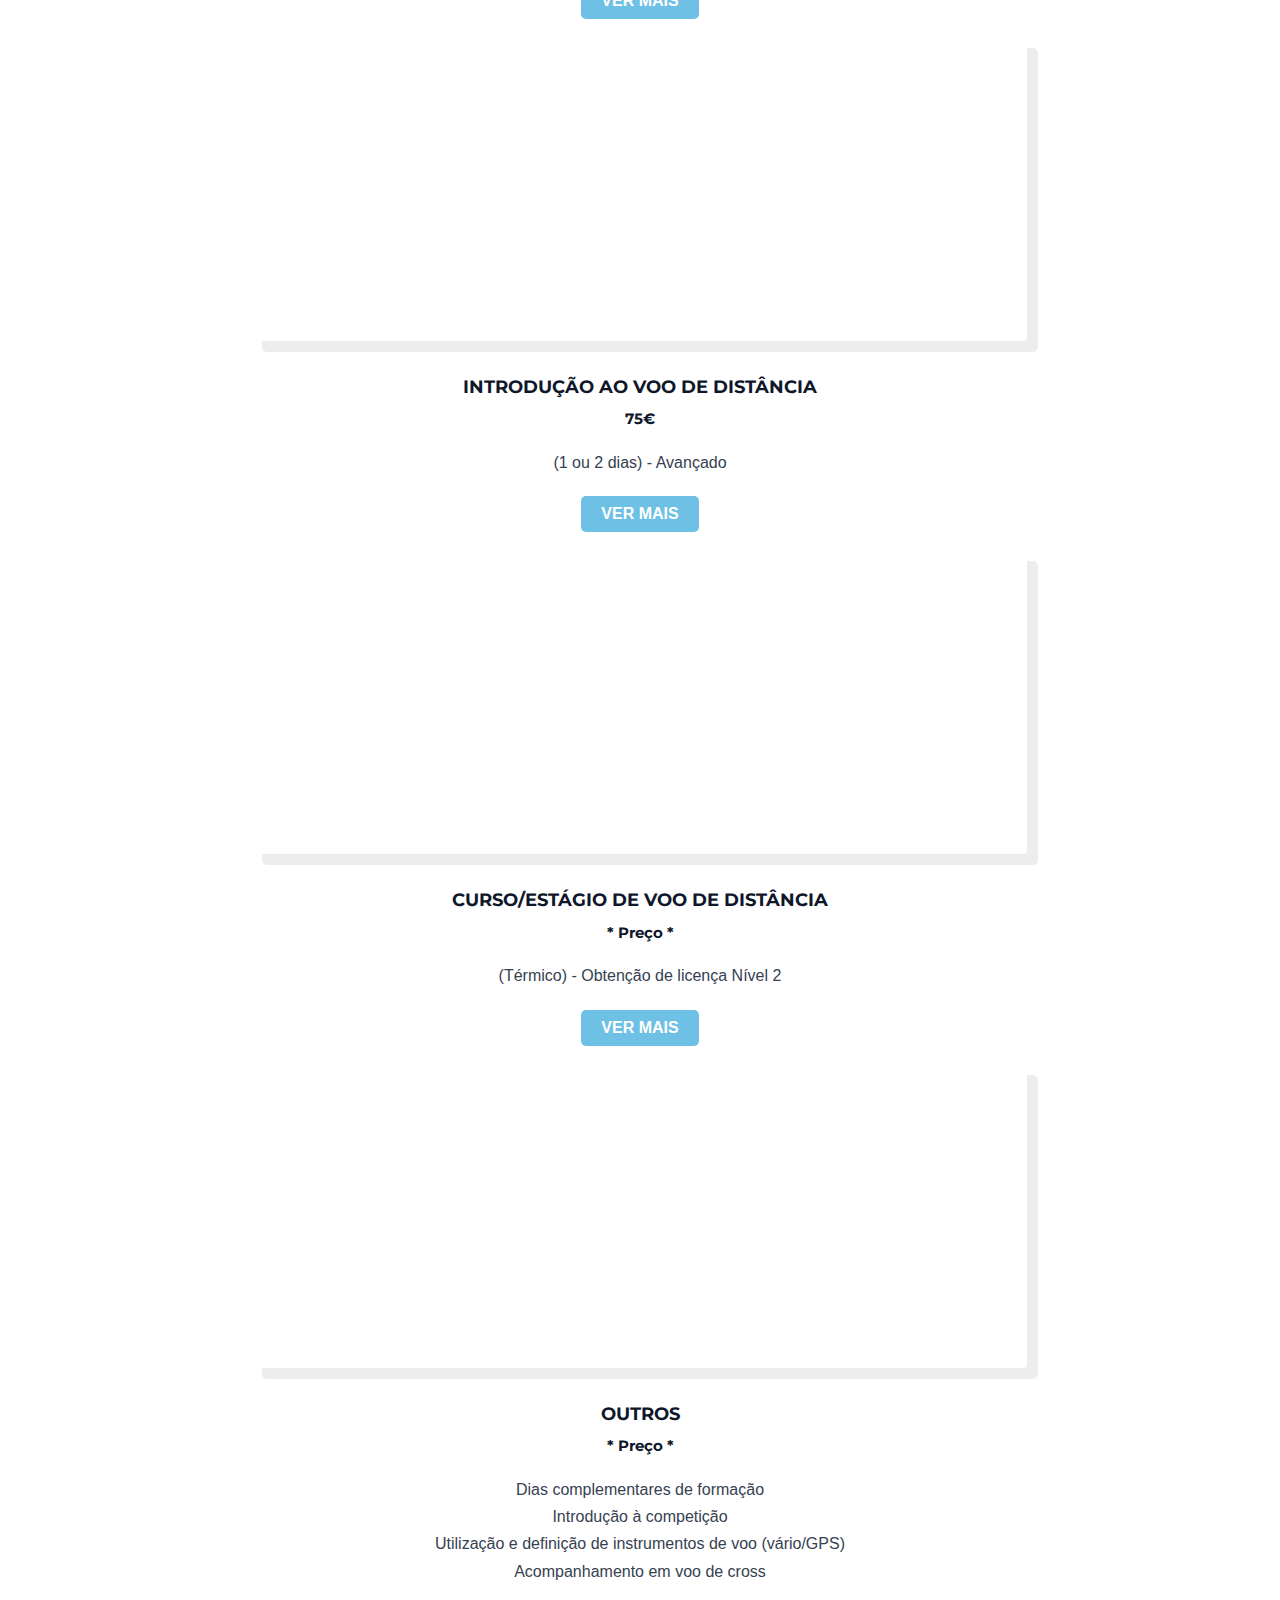
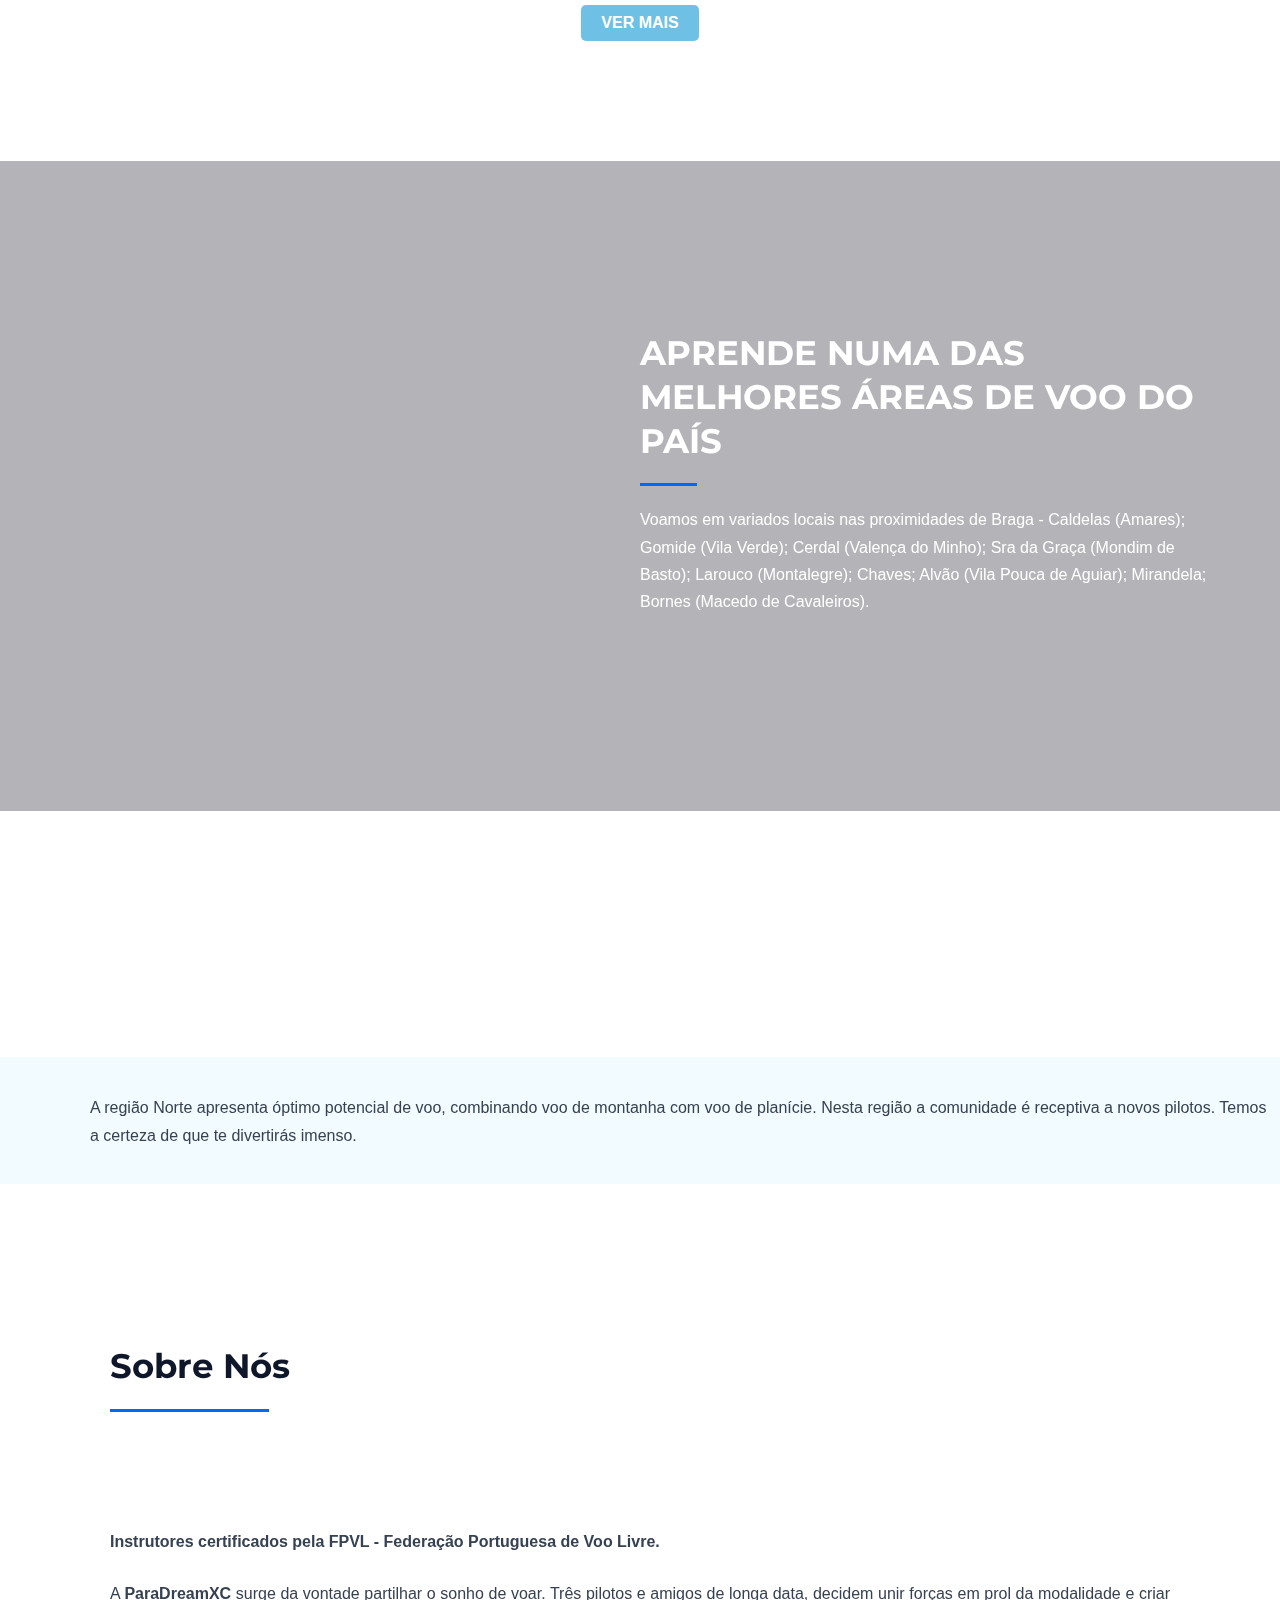
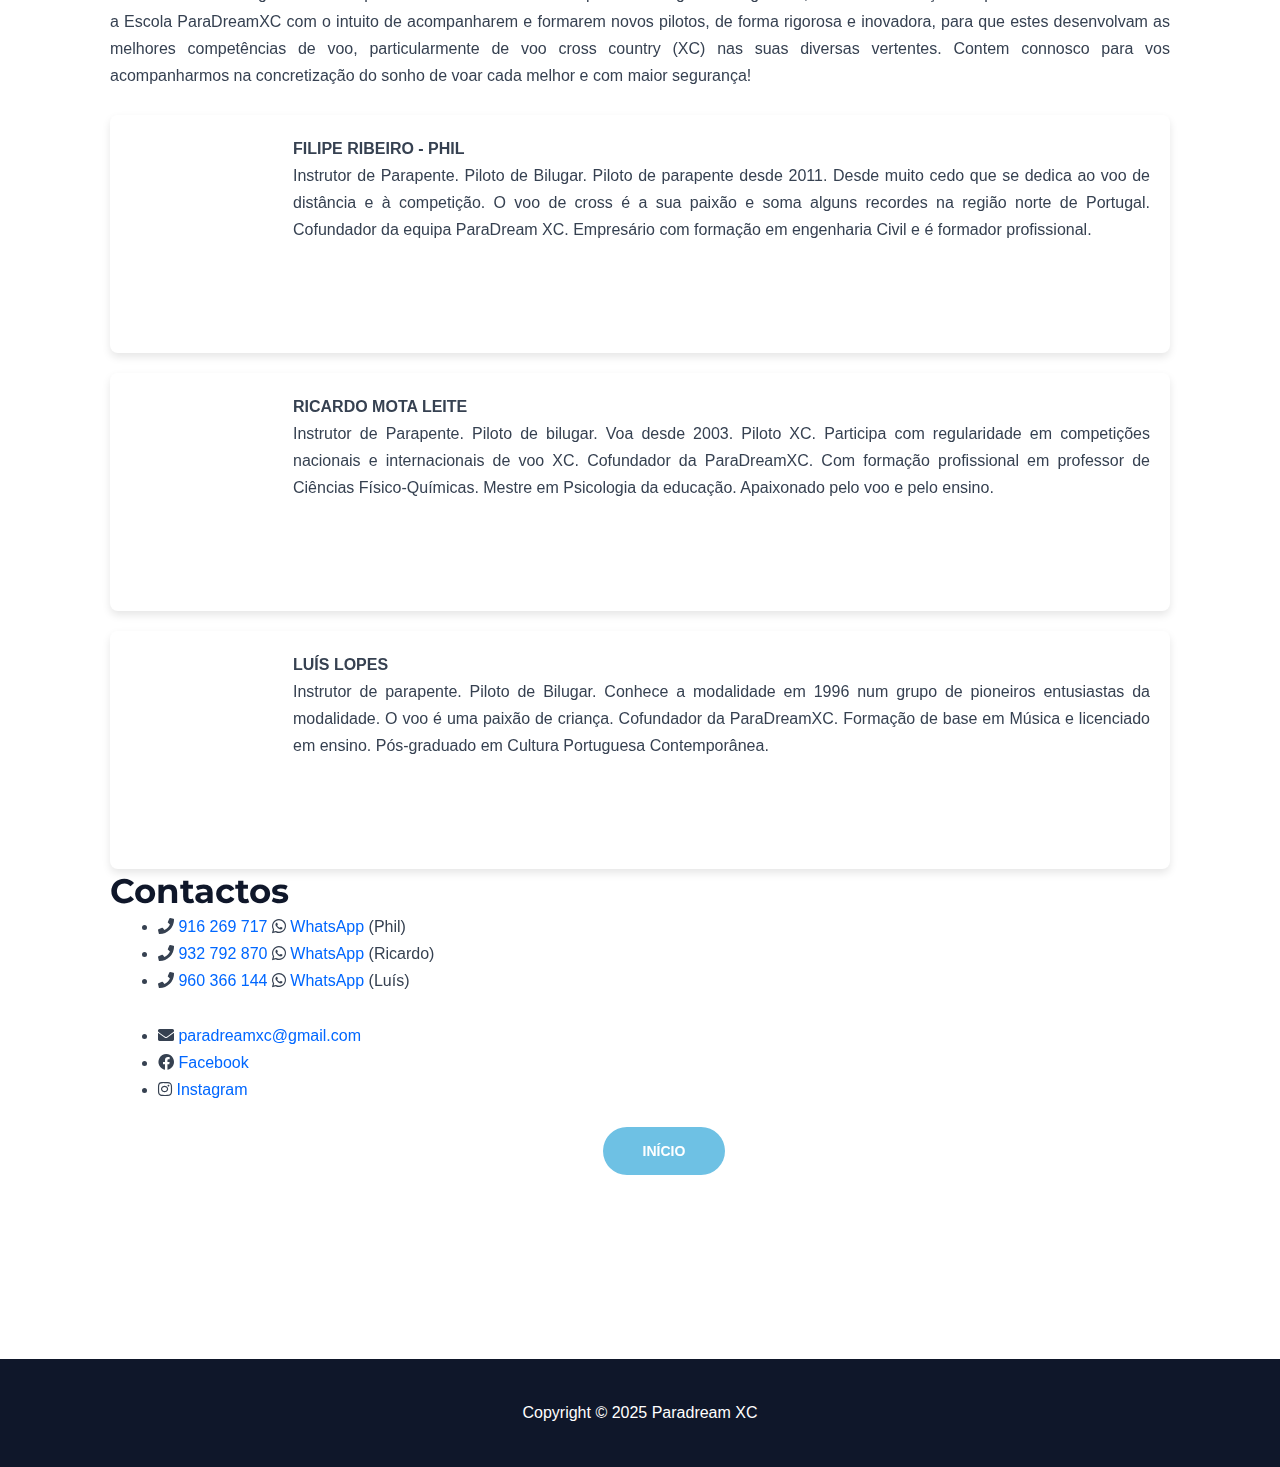
==== commit fb192227: "Add files via upload" ====
--- a/index.html
+++ b/index.html
@@ -1,5 +1,5 @@
 <!DOCTYPE html>
-<html lang="en-PT">
+<html lang="PT-PT">
 <head>
 <meta charset="UTF-8">
 <meta name="viewport" content="width=device-width, initial-scale=1">
@@ -7,11 +7,11 @@
 	 <meta name='robots' content='index, follow, max-image-preview:large, max-snippet:-1, max-video-preview:-1' />
 
 	<!-- This site is optimized with the Yoast SEO plugin v22.9 - https://yoast.com/wordpress/plugins/seo/ -->
-	<title>Início - PARADREAM XC</title>
+	<title>ParaDreamXC.pt</title>
 	<link rel="canonical" href="index.html" />
 	<meta property="og:locale" content="en_US" />
 	<meta property="og:type" content="website" />
-	<meta property="og:title" content="Início - PARADREAM XC" />
+	<meta property="og:title" content="ParaDreamXC.pt" />
 	<meta property="og:description" content="INICIAÇÃO AO PARAPENTE<br>EM VOOS DE BILUGAR - VEM VOAR CONNOSCO" />
 	<meta property="og:url" content="https://paradreamxc.pt/" />
 	<meta property="og:site_name" content="PARADREAM XC" />
@@ -19,8 +19,22 @@
 	<meta property="article:modified_time" content="2024-10-13T09:33:03+00:00" />
 	<meta property="og:image" content="/wp-content/uploads/2024/12/parapente_ceu.jpg" />
 	<meta name="twitter:card" content="summary_large_image" />
-	<script type="application/ld+json" class="yoast-schema-graph">{"@context":"https://schema.org","@graph":[{"@type":"WebPage","@id":"https://nbparagliding.nz/","url":"https://nbparagliding.nz/","name":"Início - PARADREAM XC","isPartOf":{"@id":"https://nbparagliding.nz/#website"},"about":{"@id":"https://nbparagliding.nz/#organization"},"primaryImageOfPage":{"@id":"https://nbparagliding.nz/#primaryimage"},"image":{"@id":"https://nbparagliding.nz/#primaryimage"},"thumbnailUrl":"wp-content/uploads/2024/12/parapente_ceu.jpg","datePublished":"2024-06-30T22:02:09+00:00","dateModified":"2024-10-13T09:33:03+00:00","breadcrumb":{"@id":"https://nbparagliding.nz/#breadcrumb"},"inLanguage":"en-NZ","potentialAction":[{"@type":"ReadAction","target":["https://nbparagliding.nz/"]}]},{"@type":"ImageObject","inLanguage":"en-NZ","@id":"https://nbparagliding.nz/#primaryimage","url":"wp-content/uploads/2024/12/parapente_ceu.jpg","contentUrl":"wp-content/uploads/2024/12/parapente_ceu.jpg","width":853,"height":1280,"caption":"parapente_ceu.jpg"},{"@type":"BreadcrumbList","@id":"https://nbparagliding.nz/#breadcrumb","itemListElement":[{"@type":"ListItem","position":1,"name":"INÍCIO"}]},{"@type":"WebSite","@id":"https://nbparagliding.nz/#website","url":"https://nbparagliding.nz/","name":"ParaDream XC","description":"Paragliding Instruction in the Nelson area","publisher":{"@id":"https://nbparagliding.nz/#organization"},"potentialAction":[{"@type":"SearchAction","target":{"@type":"EntryPoint","urlTemplate":"https://nbparagliding.nz/?s={search_term_string}"},"query-input":"required name=search_term_string"}],"inLanguage":"en-NZ"},{"@type":"Organization","@id":"https://nbparagliding.nz/#organization","name":"ParaDream XC","url":"https://nbparagliding.nz/","logo":{"@type":"ImageObject","inLanguage":"en-NZ","@id":"https://nbparagliding.nz/#/schema/logo/image/","url":"https://nbparagliding.nz/wp-content/uploads/2024/12/PARADREAM_full_1024x1024.png","contentUrl":"https://nbparagliding.nz/wp-content/uploads/2024/12/PARADREAM_full_1024x1024.png","width":1024,"height":1024,"caption":"ParaDream XC"},"image":{"@id":"https://nbparagliding.nz/#/schema/logo/image/"},"sameAs":["https://www.facebook.com/profile.php?id=61561655276367"]}]}</script>
 	<!-- / Yoast SEO plugin. -->
+    <!-- Dados Estruturados (JSON-LD) -->
+    <script type="application/ld+json">
+    {
+      "@context": "https://paradreamxc.pt",
+      "@type": "Organization",
+      "name": "ParaDreamXC",
+      "url": "https://www.paradreamxc.pt",
+      "logo": "https://www.paradreamxc.pt/logo.png",
+      "description": "INICIAÇÃO AO PARAPENTE",
+      "address": {
+        "addressLocality": "Norte",
+        "addressCountry": "PT"
+      }
+    }
+    </script>
 
 
 <link rel='dns-prefetch' href='https://www.googletagmanager.com' />
@@ -28,7 +42,7 @@
 <link rel="alternate" type="application/rss+xml" title="ParaDream XC &raquo; Feed" href="feed/index.rss" />
 <link rel="alternate" type="application/rss+xml" title="ParaDream XC &raquo; Comments Feed" href="comments/feed/index.rss" />
 <script>
-window._wpemojiSettings = {"baseUrl":"https:\/\/s.w.org\/images\/core\/emoji\/15.0.3\/72x72\/","ext":".png","svgUrl":"https:\/\/s.w.org\/images\/core\/emoji\/15.0.3\/svg\/","svgExt":".svg","source":{"concatemoji":"https:\/\/nbparagliding.nz\/wp-includes\/js\/wp-emoji-release.min.js?ver=6.6.2"}};
+window._wpemojiSettings = {"baseUrl":"https:\/\/s.w.org\/images\/core\/emoji\/15.0.3\/72x72\/","ext":".png","svgUrl":"https:\/\/s.w.org\/images\/core\/emoji\/15.0.3\/svg\/","svgExt":".svg","source":{"concatemoji":"https:\/\/paradreamxc.pt\/wp-includes\/js\/wp-emoji-release.min.js?ver=6.6.2"}};
 /*! This file is auto-generated */
 !function(i,n){var o,s,e;function c(e){try{var t={supportTests:e,timestamp:(new Date).valueOf()};sessionStorage.setItem(o,JSON.stringify(t))}catch(e){}}function p(e,t,n){e.clearRect(0,0,e.canvas.width,e.canvas.height),e.fillText(t,0,0);var t=new Uint32Array(e.getImageData(0,0,e.canvas.width,e.canvas.height).data),r=(e.clearRect(0,0,e.canvas.width,e.canvas.height),e.fillText(n,0,0),new Uint32Array(e.getImageData(0,0,e.canvas.width,e.canvas.height).data));return t.every(function(e,t){return e===r[t]})}function u(e,t,n){switch(t){case"flag":return n(e,"\ud83c\udff3\ufe0f\u200d\u26a7\ufe0f","\ud83c\udff3\ufe0f\u200b\u26a7\ufe0f")?!1:!n(e,"\ud83c\uddfa\ud83c\uddf3","\ud83c\uddfa\u200b\ud83c\uddf3")&&!n(e,"\ud83c\udff4\udb40\udc67\udb40\udc62\udb40\udc65\udb40\udc6e\udb40\udc67\udb40\udc7f","\ud83c\udff4\u200b\udb40\udc67\u200b\udb40\udc62\u200b\udb40\udc65\u200b\udb40\udc6e\u200b\udb40\udc67\u200b\udb40\udc7f");case"emoji":return!n(e,"\ud83d\udc26\u200d\u2b1b","\ud83d\udc26\u200b\u2b1b")}return!1}function f(e,t,n){var r="undefined"!=typeof WorkerGlobalScope&&self instanceof WorkerGlobalScope?new OffscreenCanvas(300,150):i.createElement("canvas"),a=r.getContext("2d",{willReadFrequently:!0}),o=(a.textBaseline="top",a.font="600 32px Arial",{});return e.forEach(function(e){o[e]=t(a,e,n)}),o}function t(e){var t=i.createElement("script");t.src=e,t.defer=!0,i.head.appendChild(t)}"undefined"!=typeof Promise&&(o="wpEmojiSettingsSupports",s=["flag","emoji"],n.supports={everything:!0,everythingExceptFlag:!0},e=new Promise(function(e){i.addEventListener("DOMContentLoaded",e,{once:!0})}),new Promise(function(t){var n=function(){try{var e=JSON.parse(sessionStorage.getItem(o));if("object"==typeof e&&"number"==typeof e.timestamp&&(new Date).valueOf()<e.timestamp+604800&&"object"==typeof e.supportTests)return e.supportTests}catch(e){}return null}();if(!n){if("undefined"!=typeof Worker&&"undefined"!=typeof OffscreenCanvas&&"undefined"!=typeof URL&&URL.createObjectURL&&"undefined"!=typeof Blob)try{var e="postMessage("+f.toString()+"("+[JSON.stringify(s),u.toString(),p.toString()].join(",")+"));",r=new Blob([e],{type:"text/javascript"}),a=new Worker(URL.createObjectURL(r),{name:"wpTestEmojiSupports"});return void(a.onmessage=function(e){c(n=e.data),a.terminate(),t(n)})}catch(e){}c(n=f(s,u,p))}t(n)}).then(function(e){for(var t in e)n.supports[t]=e[t],n.supports.everything=n.supports.everything&&n.supports[t],"flag"!==t&&(n.supports.everythingExceptFlag=n.supports.everythingExceptFlag&&n.supports[t]);n.supports.everythingExceptFlag=n.supports.everythingExceptFlag&&!n.supports.flag,n.DOMReady=!1,n.readyCallback=function(){n.DOMReady=!0}}).then(function(){return e}).then(function(){var e;n.supports.everything||(n.readyCallback(),(e=n.source||{}).concatemoji?t(e.concatemoji):e.wpemoji&&e.twemoji&&(t(e.twemoji),t(e.wpemoji)))}))}((window,document),window._wpemojiSettings);
 </script>
@@ -65,7 +79,7 @@
 <link rel='stylesheet' id='ekit-responsive-css' href='wp-content/plugins/elementskit-lite/widgets/init/assets/css/responsive%EF%B9%96ver=3.2.0.css' media='all' />
 <link rel='stylesheet' id='google-fonts-1-css' href='https://fonts.googleapis.com/css?family=Roboto%3A100%2C100italic%2C200%2C200italic%2C300%2C300italic%2C400%2C400italic%2C500%2C500italic%2C600%2C600italic%2C700%2C700italic%2C800%2C800italic%2C900%2C900italic%7CRoboto+Slab%3A100%2C100italic%2C200%2C200italic%2C300%2C300italic%2C400%2C400italic%2C500%2C500italic%2C600%2C600italic%2C700%2C700italic%2C800%2C800italic%2C900%2C900italic%7COswald%3A100%2C100italic%2C200%2C200italic%2C300%2C300italic%2C400%2C400italic%2C500%2C500italic%2C600%2C600italic%2C700%2C700italic%2C800%2C800italic%2C900%2C900italic&amp;display=swap&amp;ver=6.6.2' media='all' />
 <link rel="preconnect" href="https://fonts.gstatic.com/"><!--[if IE]>
-<script src="https://nbparagliding.nz/wp-content/themes/astra/assets/js/minified/flexibility.min.js?ver=4.7.2" id="astra-flexibility-js"></script>
+<script src="https://paradreamxc.pt/wp-content/themes/astra/assets/js/minified/flexibility.min.js?ver=4.7.2" id="astra-flexibility-js"></script>
 <script id="astra-flexibility-js-after">
 flexibility(document.documentElement);
 </script>
@@ -81,7 +95,7 @@
 <script src="https://www.googletagmanager.com/gtag/js?id=GT-WF37H5B6" id="google_gtagjs-js" async></script>
 <script id="google_gtagjs-js-after">
 window.dataLayer = window.dataLayer || [];function gtag(){dataLayer.push(arguments);}
-gtag("set","linker",{"domains":["nbparagliding.nz"]});
+gtag("set","linker",{"domains":["paradreamxc.pt"]});
 gtag("js", new Date());
 gtag("set", "developer_id.dZTNiMT", true);
 gtag("config", "GT-WF37H5B6");
@@ -91,8 +105,8 @@
 <link rel="https://api.w.org/" href="wp-json/index.json" /><link rel="alternate" title="JSON" type="application/json" href="wp-json/wp/v2/pages/540.json" /><link rel="EditURI" type="application/rsd+xml" title="RSD" href="xmlrpc.php%EF%B9%96rsd.xml" />
 <meta name="generator" content="WordPress 6.6.2" />
 <link rel='shortlink' href='index.html' />
-<link rel="alternate" title="oEmbed (JSON)" type="application/json+oembed" href="wp-json/oembed/1.0/embed%EF%B9%96url=https%EF%B9%95%EA%A4%B7%EA%A4%B7nbparagliding.nz%EA%A4%B7.json" />
-<link rel="alternate" title="oEmbed (XML)" type="text/xml+oembed" href="wp-json/oembed/1.0/embed%EF%B9%96url=https%EF%B9%95%EA%A4%B7%EA%A4%B7nbparagliding.nz%EA%A4%B7&amp;format=xml.xml" />
+<link rel="alternate" title="oEmbed (JSON)" type="application/json+oembed" href="wp-json/oembed/1.0/embed%EF%B9%96url=https%EF%B9%95%EA%A4%B7%EA%A4%B7paradreamxc.pt%EA%A4%B7.json" />
+<link rel="alternate" title="oEmbed (XML)" type="text/xml+oembed" href="wp-json/oembed/1.0/embed%EF%B9%96url=https%EF%B9%95%EA%A4%B7%EA%A4%B7paradreamxc.pt%EA%A4%B7&amp;format=xml.xml" />
 <meta name="generator" content="Site Kit by Google 1.139.0" /><meta name="generator" content="Elementor 3.22.3; features: e_optimized_assets_loading, e_optimized_css_loading, e_font_icon_svg, additional_custom_breakpoints, e_optimized_control_loading, e_lazyload; settings: css_print_method-external, google_font-enabled, font_display-swap">
 <style>.recentcomments a{display:inline !important;padding:0 !important;margin:0 !important;}</style>			<style>.e-con.e-parent:nth-of-type(n+4):not(.e-lazyloaded):not(.e-no-lazyload),
 				.e-con.e-parent:nth-of-type(n+4):not(.e-lazyloaded):not(.e-no-lazyload) * {
@@ -1135,7 +1149,7 @@
 								<div class="ast-builder-layout-element ast-flex site-footer-focus-item ast-footer-copyright" data-section="section-footer-builder">
 				
     
-<div class="ast-footer-copyright"><p>Copyright © 2024 Paradream XC</p>
+<div class="ast-footer-copyright"><p>Copyright © 2025 Paradream XC</p>
 </div>			</div>
 						</div>
 										</div>
@@ -1176,7 +1190,7 @@
 <script src="wp-content/themes/astra/assets/js/minified/frontend.min%EF%B9%96ver=4.7.2.js" id="astra-theme-js-js"></script>
 <script src="wp-content/plugins/contact-form-7/includes/swv/js/index%EF%B9%96ver=5.9.6.js" id="swv-js"></script>
 <script id="contact-form-7-js-extra">
-var wpcf7 = {"api":{"root":"https:\/\/nbparagliding.nz\/wp-json\/","namespace":"contact-form-7\/v1"},"cached":"1"};
+var wpcf7 = {"api":{"root":"https:\/\/paradreamxc.pt\/wp-json\/","namespace":"contact-form-7\/v1"},"cached":"1"};
 </script>
 <script src="wp-content/plugins/contact-form-7/includes/js/index%EF%B9%96ver=5.9.6.js" id="contact-form-7-js"></script>
 <script src="wp-includes/js/dist/dom-ready.min%EF%B9%96ver=f77871ff7694fffea381.js" id="wp-dom-ready-js"></script>
@@ -1187,7 +1201,7 @@
 <script src="wp-content/plugins/elementskit-lite/libs/framework/assets/js/frontend-script%EF%B9%96ver=3.2.0.js" id="elementskit-framework-js-frontend-js"></script>
 <script id="elementskit-framework-js-frontend-js-after">
 		var elementskit = {
-			resturl: 'https://nbparagliding.nz/wp-json/elementskit/v1/',
+			resturl: 'https://paradreamxc.pt/wp-json/elementskit/v1/',
 		}
 
 		
@@ -1198,12 +1212,12 @@
 <script src="wp-content/plugins/elementor/assets/lib/waypoints/waypoints.min%EF%B9%96ver=4.0.2.js" id="elementor-waypoints-js"></script>
 <script src="wp-includes/js/jquery/ui/core.min%EF%B9%96ver=1.13.3.js" id="jquery-ui-core-js"></script>
 <script id="elementor-frontend-js-before">
-var elementorFrontendConfig = {"environmentMode":{"edit":false,"wpPreview":false,"isScriptDebug":false},"i18n":{"shareOnFacebook":"Share on Facebook","shareOnTwitter":"Share on Twitter","pinIt":"Pin it","download":"Download","downloadImage":"Download image","fullscreen":"Fullscreen","zoom":"Zoom","share":"Share","playVideo":"Play Video","previous":"Previous","next":"Next","close":"Close","a11yCarouselWrapperAriaLabel":"Carousel | Horizontal scrolling: Arrow Left & Right","a11yCarouselPrevSlideMessage":"Previous slide","a11yCarouselNextSlideMessage":"Next slide","a11yCarouselFirstSlideMessage":"This is the first slide","a11yCarouselLastSlideMessage":"This is the last slide","a11yCarouselPaginationBulletMessage":"Go to slide"},"is_rtl":false,"breakpoints":{"xs":0,"sm":480,"md":768,"lg":1025,"xl":1440,"xxl":1600},"responsive":{"breakpoints":{"mobile":{"label":"Mobile Portrait","value":767,"default_value":767,"direction":"max","is_enabled":true},"mobile_extra":{"label":"Mobile Landscape","value":880,"default_value":880,"direction":"max","is_enabled":false},"tablet":{"label":"Tablet Portrait","value":1024,"default_value":1024,"direction":"max","is_enabled":true},"tablet_extra":{"label":"Tablet Landscape","value":1200,"default_value":1200,"direction":"max","is_enabled":false},"laptop":{"label":"Laptop","value":1366,"default_value":1366,"direction":"max","is_enabled":false},"widescreen":{"label":"Widescreen","value":2400,"default_value":2400,"direction":"min","is_enabled":false}}},"version":"3.22.3","is_static":false,"experimentalFeatures":{"e_optimized_assets_loading":true,"e_optimized_css_loading":true,"e_font_icon_svg":true,"additional_custom_breakpoints":true,"container":true,"container_grid":true,"e_swiper_latest":true,"e_optimized_control_loading":true,"e_onboarding":true,"home_screen":true,"ai-layout":true,"e_lazyload":true},"urls":{"assets":"https:\/\/nbparagliding.nz\/wp-content\/plugins\/elementor\/assets\/"},"swiperClass":"swiper","settings":{"page":[],"editorPreferences":[]},"kit":{"body_background_background":"classic","active_breakpoints":["viewport_mobile","viewport_tablet"],"global_image_lightbox":"yes","lightbox_enable_counter":"yes","lightbox_enable_fullscreen":"yes","lightbox_enable_zoom":"yes","lightbox_enable_share":"yes","lightbox_title_src":"title","lightbox_description_src":"description"},"post":{"id":540,"title":"Início%20-%20PARADREAM%20XC","excerpt":"","featuredImage":false}};
+var elementorFrontendConfig = {"environmentMode":{"edit":false,"wpPreview":false,"isScriptDebug":false},"i18n":{"shareOnFacebook":"Share on Facebook","shareOnTwitter":"Share on Twitter","pinIt":"Pin it","download":"Download","downloadImage":"Download image","fullscreen":"Fullscreen","zoom":"Zoom","share":"Share","playVideo":"Play Video","previous":"Previous","next":"Next","close":"Close","a11yCarouselWrapperAriaLabel":"Carousel | Horizontal scrolling: Arrow Left & Right","a11yCarouselPrevSlideMessage":"Previous slide","a11yCarouselNextSlideMessage":"Next slide","a11yCarouselFirstSlideMessage":"This is the first slide","a11yCarouselLastSlideMessage":"This is the last slide","a11yCarouselPaginationBulletMessage":"Go to slide"},"is_rtl":false,"breakpoints":{"xs":0,"sm":480,"md":768,"lg":1025,"xl":1440,"xxl":1600},"responsive":{"breakpoints":{"mobile":{"label":"Mobile Portrait","value":767,"default_value":767,"direction":"max","is_enabled":true},"mobile_extra":{"label":"Mobile Landscape","value":880,"default_value":880,"direction":"max","is_enabled":false},"tablet":{"label":"Tablet Portrait","value":1024,"default_value":1024,"direction":"max","is_enabled":true},"tablet_extra":{"label":"Tablet Landscape","value":1200,"default_value":1200,"direction":"max","is_enabled":false},"laptop":{"label":"Laptop","value":1366,"default_value":1366,"direction":"max","is_enabled":false},"widescreen":{"label":"Widescreen","value":2400,"default_value":2400,"direction":"min","is_enabled":false}}},"version":"3.22.3","is_static":false,"experimentalFeatures":{"e_optimized_assets_loading":true,"e_optimized_css_loading":true,"e_font_icon_svg":true,"additional_custom_breakpoints":true,"container":true,"container_grid":true,"e_swiper_latest":true,"e_optimized_control_loading":true,"e_onboarding":true,"home_screen":true,"ai-layout":true,"e_lazyload":true},"urls":{"assets":"https:\/\/paradreamxc.pt\/wp-content\/plugins\/elementor\/assets\/"},"swiperClass":"swiper","settings":{"page":[],"editorPreferences":[]},"kit":{"body_background_background":"classic","active_breakpoints":["viewport_mobile","viewport_tablet"],"global_image_lightbox":"yes","lightbox_enable_counter":"yes","lightbox_enable_fullscreen":"yes","lightbox_enable_zoom":"yes","lightbox_enable_share":"yes","lightbox_title_src":"title","lightbox_description_src":"description"},"post":{"id":540,"title":"Início%20-%20PARADREAM%20XC","excerpt":"","featuredImage":false}};
 </script>
 <script src="wp-content/plugins/elementor/assets/js/frontend.min%EF%B9%96ver=3.22.3.js" id="elementor-frontend-js"></script>
 <script src="wp-content/plugins/elementskit-lite/widgets/init/assets/js/animate-circle.min%EF%B9%96ver=3.2.0.js" id="animate-circle-js"></script>
 <script id="elementskit-elementor-js-extra">
-var ekit_config = {"ajaxurl":"https:\/\/nbparagliding.nz\/wp-admin\/admin-ajax.php","nonce":"3ed14d7895"};
+var ekit_config = {"ajaxurl":"https:\/\/paradreamxc.pt\/wp-admin\/admin-ajax.php","nonce":"3ed14d7895"};
 </script>
 <script src="wp-content/plugins/elementskit-lite/widgets/init/assets/js/elementor%EF%B9%96ver=3.2.0.js" id="elementskit-elementor-js"></script>
 <script src="wp-includes/js/underscore.min%EF%B9%96ver=1.13.4.js" id="underscore-js"></script>
